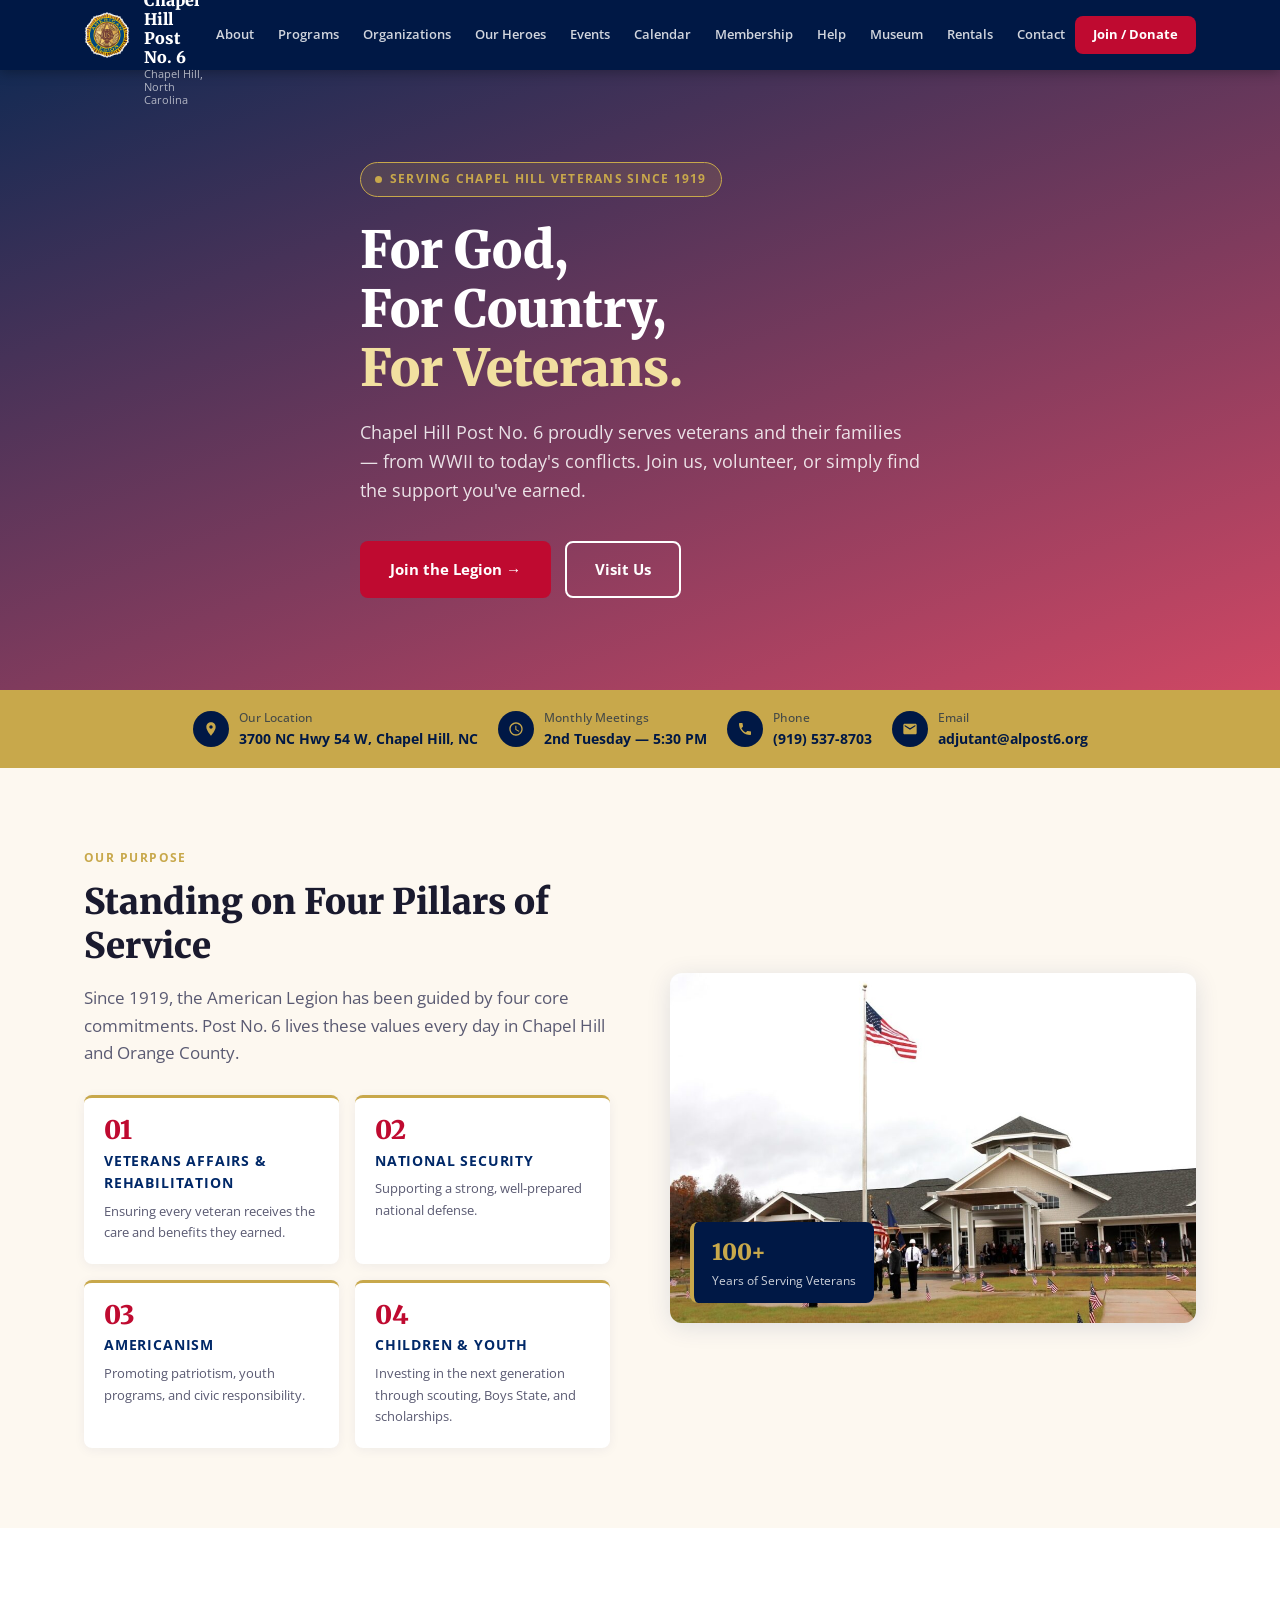
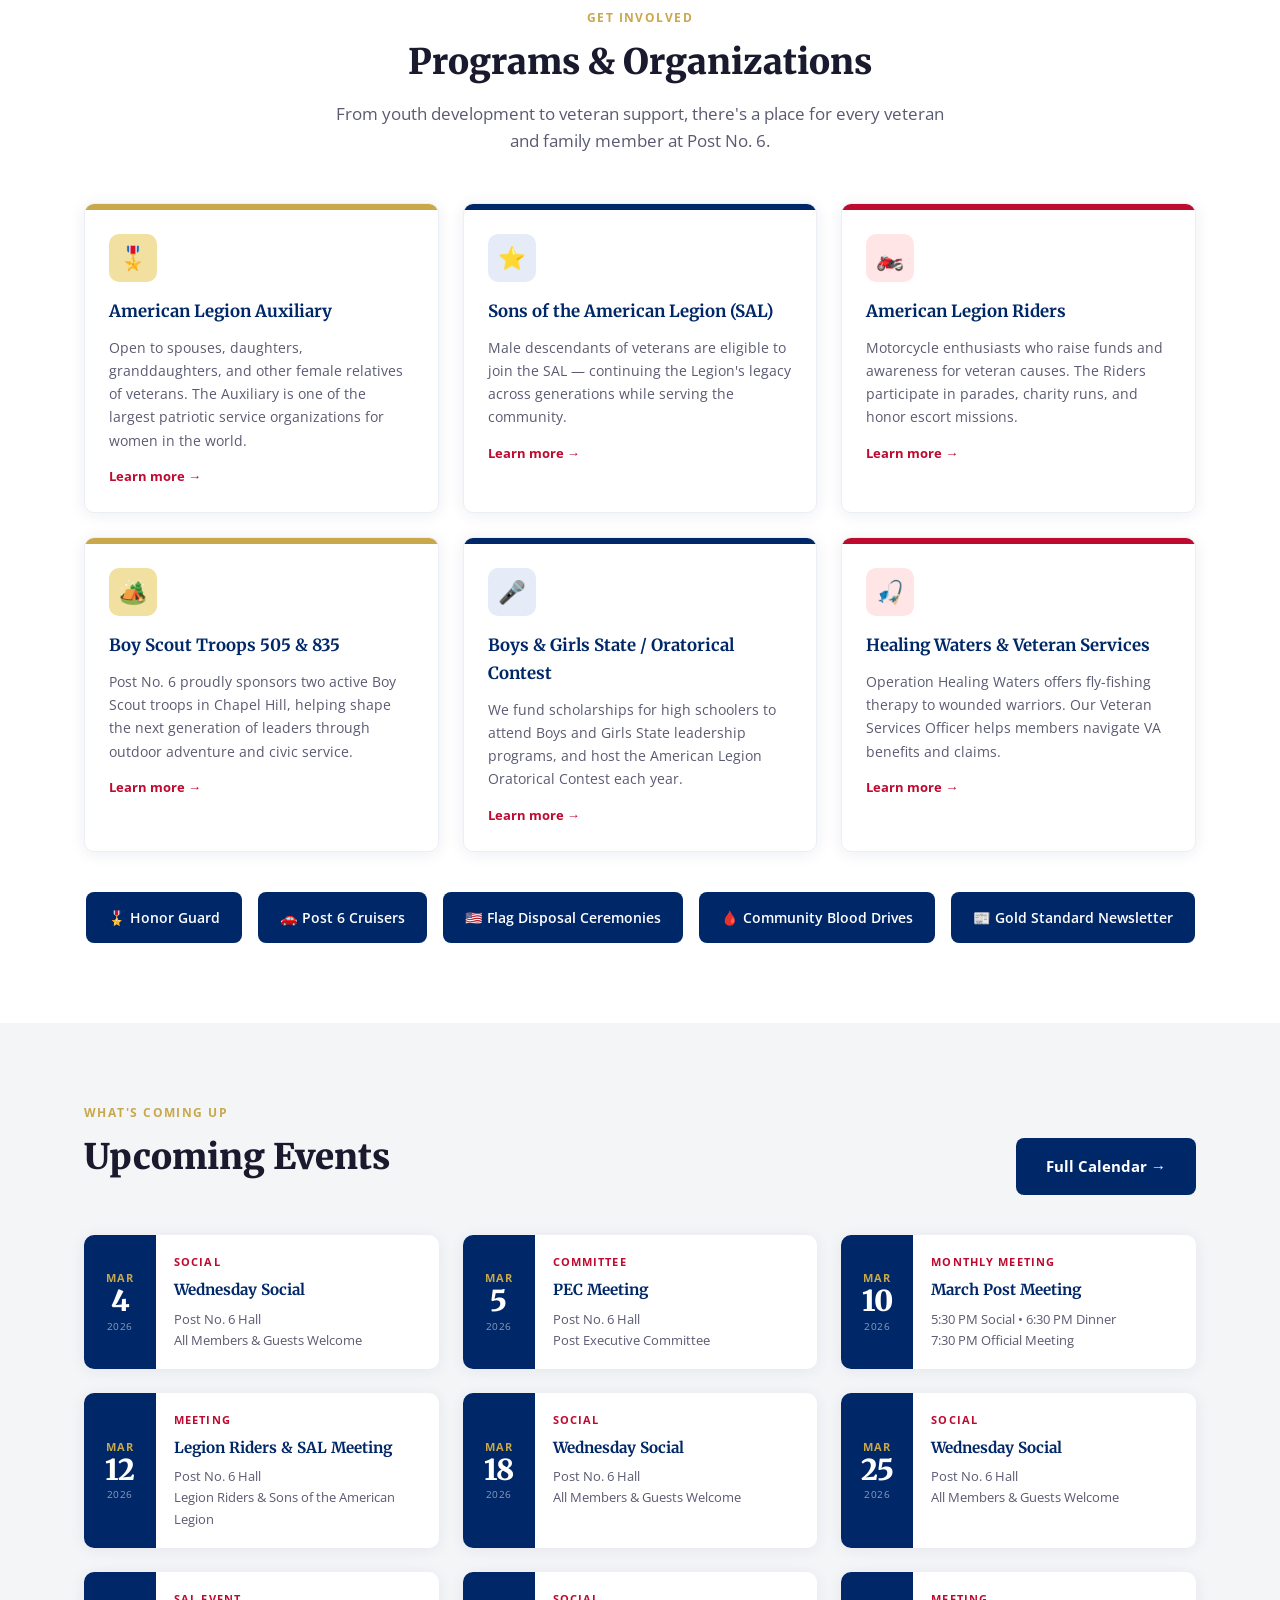
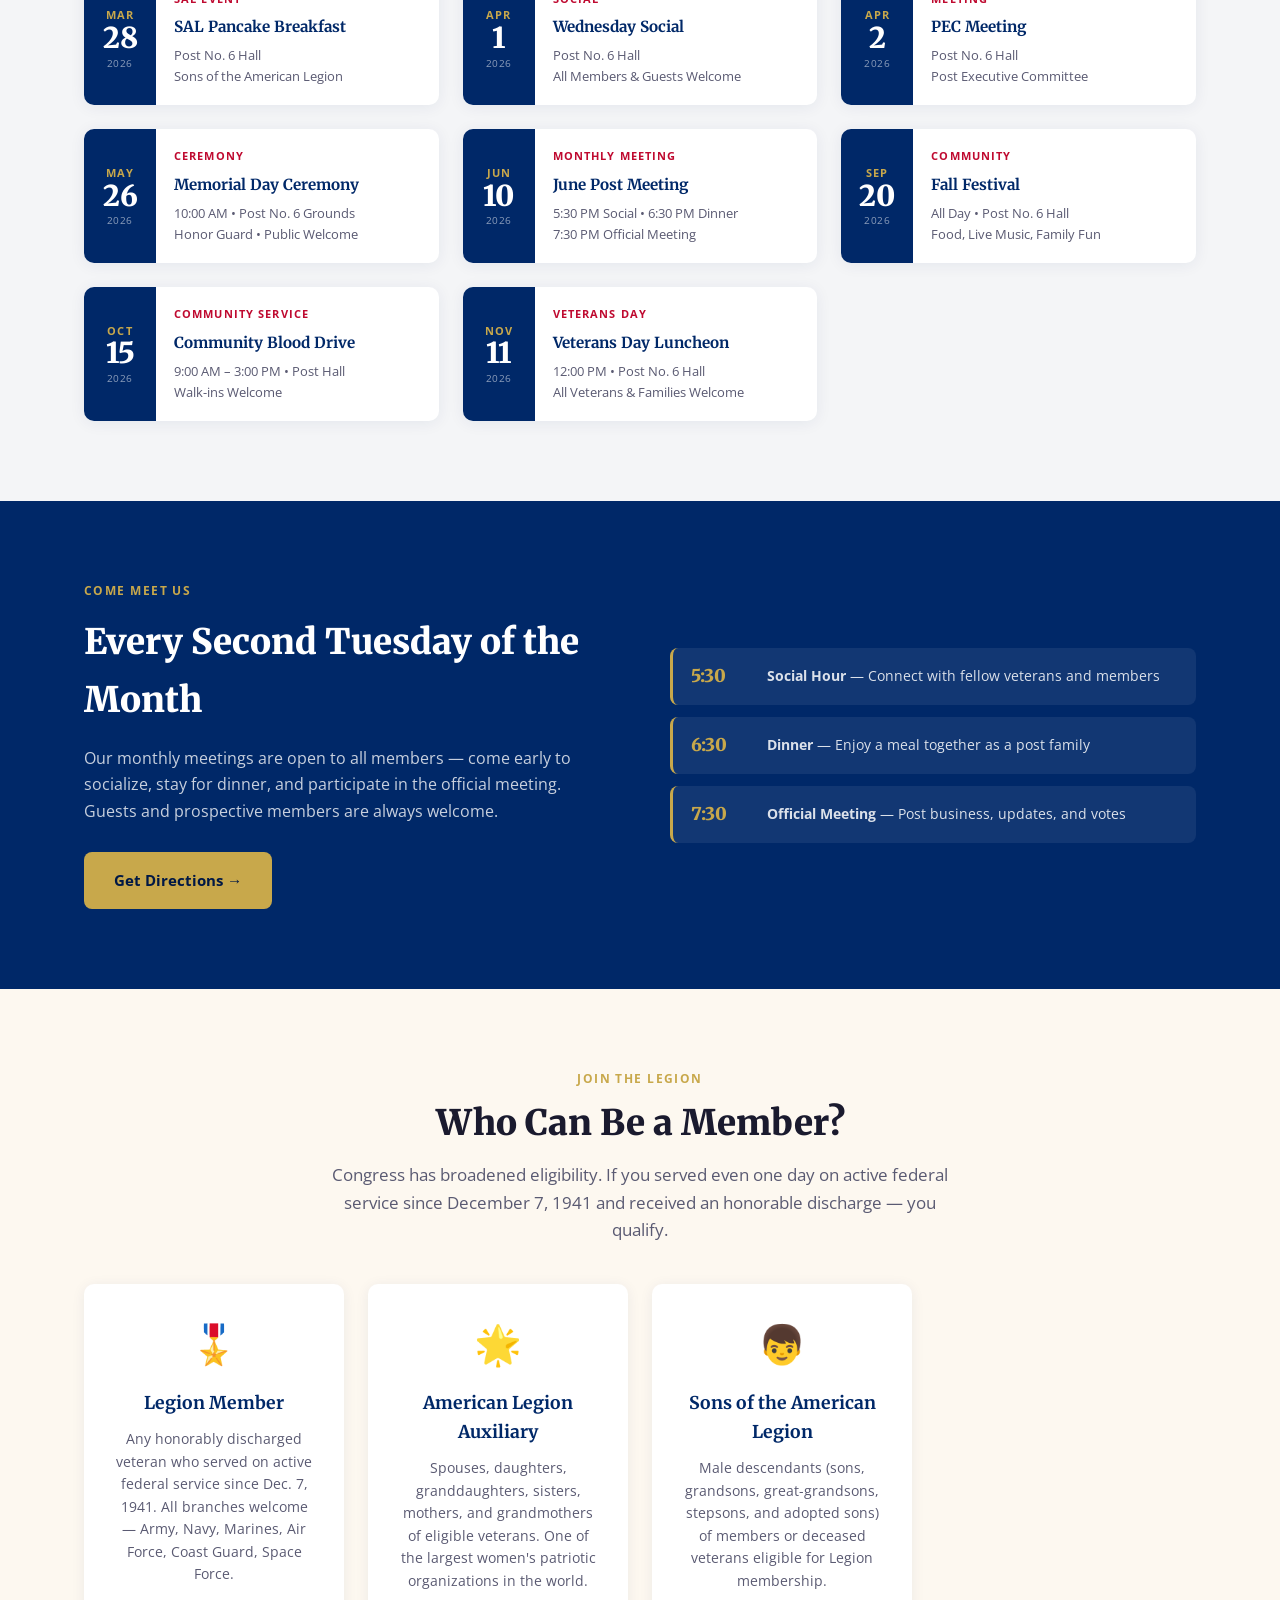
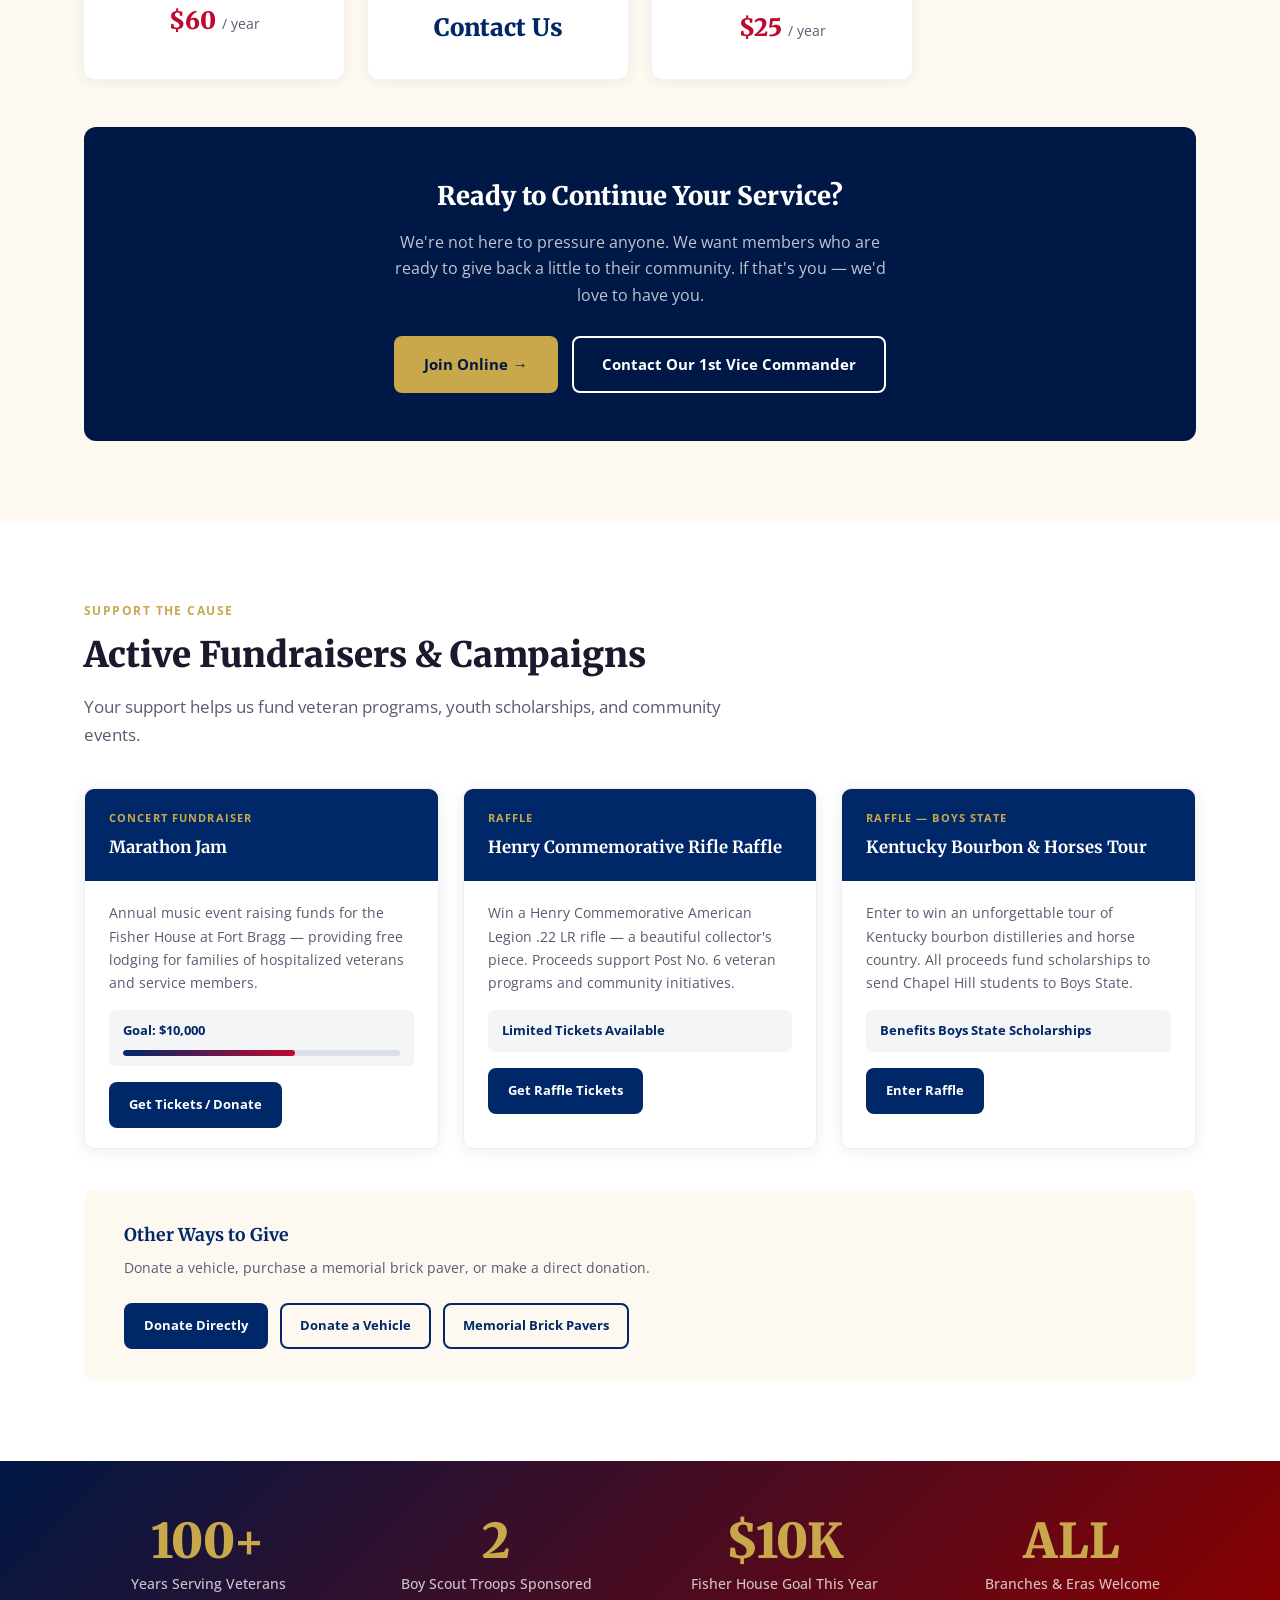
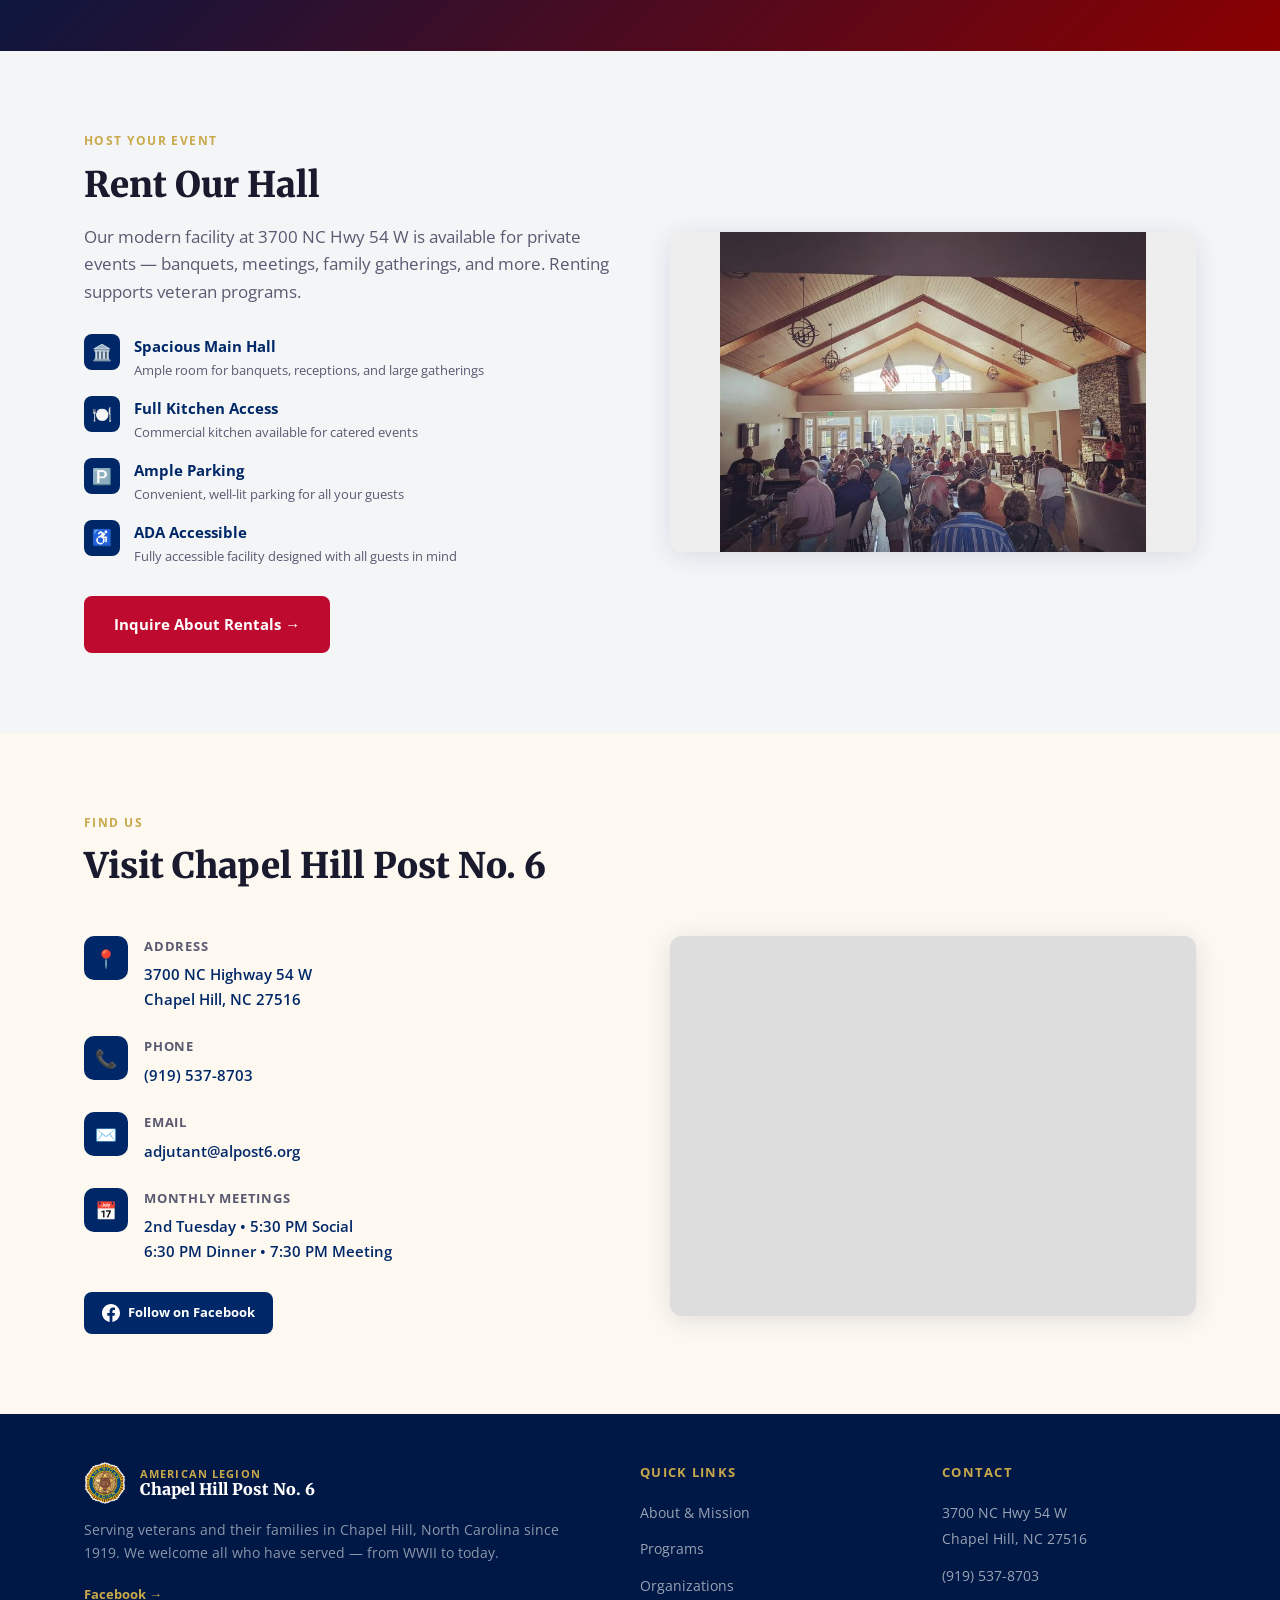
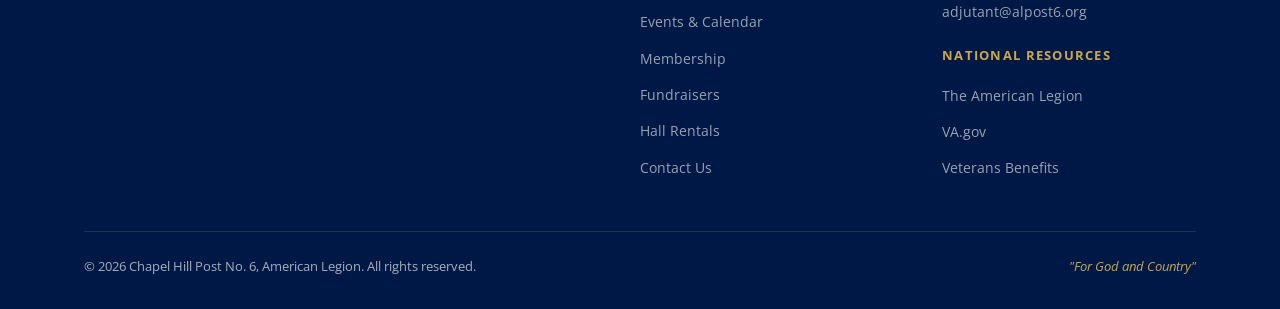
==== index.html @ 6a5ebb64 "Add Our Heroes, Help, and Museum modals with selectable tabs - Added Our Heroes nav item: 5 featured" ====
<!DOCTYPE html>
<html lang="en">
<head>
  <meta charset="UTF-8" />
  <meta name="viewport" content="width=device-width, initial-scale=1.0" />
  <title>Chapel Hill Post No. 6 — American Legion</title>
  <meta name="description" content="Chapel Hill Post No. 6, American Legion — serving veterans and their families in Chapel Hill, NC since 1919. Join us, volunteer, or rent our hall." />
  <link rel="preconnect" href="https://fonts.googleapis.com" />
  <link rel="preconnect" href="https://fonts.gstatic.com" crossorigin />
  <link href="https://fonts.googleapis.com/css2?family=Merriweather:wght@400;700;900&family=Open+Sans:wght@400;500;600;700&display=swap" rel="stylesheet" />
  <style>
    /* ── TOKENS ────────────────────────────────────────────── */
    :root {
      --navy:    #002868;
      --navy-dk: #001845;
      --red:     #BF0A30;
      --red-dk:  #8B0000;
      --gold:    #C8A84B;
      --gold-lt: #F2E0A0;
      --cream:   #FDF8F0;
      --gray:    #F4F5F7;
      --text:    #1A1A2E;
      --muted:   #5A5A72;
      --white:   #FFFFFF;
      --shadow:  0 4px 24px rgba(0,40,104,.12);
      --radius:  8px;
      --trans:   .25s ease;
    }

    /* ── RESET ─────────────────────────────────────────────── */
    *, *::before, *::after { box-sizing: border-box; margin: 0; padding: 0; }
    html { scroll-behavior: smooth; }
    body {
      font-family: 'Open Sans', sans-serif;
      color: var(--text);
      background: var(--white);
      line-height: 1.65;
    }
    img { max-width: 100%; display: block; }
    a { color: inherit; text-decoration: none; }
    ul { list-style: none; }

    /* ── UTILITIES ──────────────────────────────────────────── */
    .container { max-width: 1160px; margin: 0 auto; padding: 0 24px; }
    .section { padding: 80px 0; }
    .section-sm { padding: 56px 0; }
    .label {
      font-size: .75rem;
      font-weight: 700;
      letter-spacing: .12em;
      text-transform: uppercase;
      color: var(--gold);
      margin-bottom: 12px;
    }
    h2.section-title {
      font-family: 'Merriweather', serif;
      font-size: clamp(1.6rem, 3vw, 2.2rem);
      font-weight: 900;
      line-height: 1.25;
      margin-bottom: 16px;
    }
    .section-sub {
      font-size: 1.05rem;
      color: var(--muted);
      max-width: 640px;
    }
    .btn {
      display: inline-flex;
      align-items: center;
      gap: 8px;
      padding: 14px 28px;
      border-radius: var(--radius);
      font-weight: 700;
      font-size: .95rem;
      cursor: pointer;
      transition: var(--trans);
      border: 2px solid transparent;
    }
    .btn-primary {
      background: var(--red);
      color: var(--white);
    }
    .btn-primary:hover { background: var(--red-dk); }
    .btn-navy {
      background: var(--navy);
      color: var(--white);
    }
    .btn-navy:hover { background: var(--navy-dk); }
    .btn-outline {
      background: transparent;
      border-color: var(--white);
      color: var(--white);
    }
    .btn-outline:hover { background: rgba(255,255,255,.12); }
    .btn-gold {
      background: var(--gold);
      color: var(--navy-dk);
    }
    .btn-gold:hover { background: #b89230; }

    /* fade-up on scroll */
    .fade-up {
      opacity: 0;
      transform: translateY(28px);
      transition: opacity .55s ease, transform .55s ease;
    }
    .fade-up.visible { opacity: 1; transform: none; }

    /* ── HEADER ─────────────────────────────────────────────── */
    #header {
      position: sticky;
      top: 0;
      z-index: 1000;
      background: var(--navy-dk);
      box-shadow: 0 2px 12px rgba(0,0,0,.3);
      transition: var(--trans);
    }
    .header-inner {
      display: flex;
      align-items: center;
      justify-content: space-between;
      height: 70px;
    }
    .logo {
      display: flex;
      align-items: center;
      gap: 14px;
    }
    .logo-emblem {
      width: 46px;
      height: 46px;
      flex-shrink: 0;
    }
    .logo-text { line-height: 1.2; }
    .logo-text .post { font-size: .7rem; letter-spacing: .1em; text-transform: uppercase; color: var(--gold); font-weight: 700; }
    .logo-text .name { font-family: 'Merriweather', serif; font-size: 1rem; color: var(--white); font-weight: 900; }
    .logo-text .sub { font-size: .68rem; color: rgba(255,255,255,.65); }

    nav { display: flex; align-items: center; gap: 4px; }
    nav a {
      font-size: .82rem;
      font-weight: 600;
      color: rgba(255,255,255,.82);
      padding: 6px 10px;
      border-radius: 4px;
      transition: var(--trans);
      white-space: nowrap;
    }
    nav a:hover, nav a.active { color: var(--white); background: rgba(255,255,255,.1); }

    .header-cta {
      display: flex;
      align-items: center;
      gap: 10px;
      flex-shrink: 0;
    }
    .header-donate {
      background: var(--red);
      color: var(--white);
      padding: 8px 18px;
      border-radius: var(--radius);
      font-size: .82rem;
      font-weight: 700;
      transition: var(--trans);
    }
    .header-donate:hover { background: var(--red-dk); }

    /* Hamburger */
    .hamburger {
      display: none;
      flex-direction: column;
      gap: 5px;
      cursor: pointer;
      padding: 6px;
      background: none;
      border: none;
    }
    .hamburger span {
      display: block;
      width: 24px;
      height: 2px;
      background: var(--white);
      border-radius: 2px;
      transition: var(--trans);
    }
    .hamburger.open span:nth-child(1) { transform: translateY(7px) rotate(45deg); }
    .hamburger.open span:nth-child(2) { opacity: 0; }
    .hamburger.open span:nth-child(3) { transform: translateY(-7px) rotate(-45deg); }

    /* Mobile nav drawer */
    .mobile-nav {
      display: none;
      position: fixed;
      top: 70px;
      left: 0; right: 0;
      background: var(--navy-dk);
      padding: 20px 24px 32px;
      z-index: 999;
      border-top: 2px solid var(--gold);
    }
    .mobile-nav.open { display: block; }
    .mobile-nav a {
      display: block;
      padding: 12px 0;
      font-size: 1rem;
      font-weight: 600;
      color: rgba(255,255,255,.85);
      border-bottom: 1px solid rgba(255,255,255,.08);
      transition: var(--trans);
    }
    .mobile-nav a:hover { color: var(--gold); }

    /* ── HERO ───────────────────────────────────────────────── */
    #hero {
      background:
        linear-gradient(160deg, rgba(0,24,69,.92) 0%, rgba(191,10,48,.75) 100%),
        url('https://images.unsplash.com/photo-1519671482749-fd09be7ccebf?w=1400&q=80') center/cover no-repeat;
      min-height: 620px;
      display: flex;
      align-items: center;
      padding: 80px 0;
    }
    .hero-content { max-width: 700px; }
    .hero-badge {
      display: inline-flex;
      align-items: center;
      gap: 8px;
      background: rgba(200,168,75,.15);
      border: 1px solid var(--gold);
      color: var(--gold);
      font-size: .78rem;
      font-weight: 700;
      letter-spacing: .1em;
      text-transform: uppercase;
      padding: 6px 14px;
      border-radius: 100px;
      margin-bottom: 24px;
    }
    .hero-badge::before {
      content: '';
      width: 7px; height: 7px;
      background: var(--gold);
      border-radius: 50%;
    }
    #hero h1 {
      font-family: 'Merriweather', serif;
      font-size: clamp(2rem, 5vw, 3.2rem);
      font-weight: 900;
      color: var(--white);
      line-height: 1.15;
      margin-bottom: 20px;
    }
    #hero h1 em {
      color: var(--gold-lt);
      font-style: normal;
    }
    #hero p {
      font-size: 1.1rem;
      color: rgba(255,255,255,.85);
      margin-bottom: 36px;
      max-width: 560px;
    }
    .hero-actions { display: flex; gap: 14px; flex-wrap: wrap; }

    /* ── INFO BAR ───────────────────────────────────────────── */
    #info-bar {
      background: var(--gold);
      padding: 18px 0;
    }
    .info-bar-inner {
      display: flex;
      flex-wrap: wrap;
      gap: 20px;
      justify-content: center;
      align-items: center;
    }
    .info-item {
      display: flex;
      align-items: center;
      gap: 10px;
      font-size: .88rem;
      font-weight: 600;
      color: var(--navy-dk);
    }
    .info-icon {
      width: 36px; height: 36px;
      background: var(--navy-dk);
      border-radius: 50%;
      display: flex;
      align-items: center;
      justify-content: center;
      flex-shrink: 0;
    }
    .info-icon svg { width: 16px; height: 16px; fill: var(--gold); }
    .info-item .info-label { font-size: .72rem; color: rgba(0,24,69,.65); font-weight: 500; }

    /* ── MISSION / PILLARS ──────────────────────────────────── */
    #mission {
      background: var(--cream);
    }
    .mission-grid {
      display: grid;
      grid-template-columns: 1fr 1fr;
      gap: 60px;
      align-items: center;
    }
    .pillar-list { display: grid; grid-template-columns: 1fr 1fr; gap: 16px; margin-top: 28px; }
    .pillar-card {
      background: var(--white);
      border-radius: var(--radius);
      padding: 20px;
      border-top: 3px solid var(--gold);
      box-shadow: 0 2px 12px rgba(0,40,104,.06);
    }
    .pillar-num {
      font-family: 'Merriweather', serif;
      font-size: 1.6rem;
      font-weight: 900;
      color: var(--red);
      line-height: 1;
      margin-bottom: 6px;
    }
    .pillar-title {
      font-size: .85rem;
      font-weight: 700;
      color: var(--navy);
      text-transform: uppercase;
      letter-spacing: .06em;
    }
    .pillar-desc { font-size: .82rem; color: var(--muted); margin-top: 6px; }

    .mission-img-wrap {
      position: relative;
      border-radius: 12px;
      overflow: hidden;
      box-shadow: var(--shadow);
    }
    .mission-img-wrap img { width: 100%; max-height: 360px; object-fit: contain; background: #eee; }
    .mission-img-badge {
      position: absolute;
      bottom: 20px; left: 20px;
      background: var(--navy-dk);
      color: var(--white);
      padding: 12px 18px;
      border-radius: var(--radius);
      border-left: 4px solid var(--gold);
    }
    .mission-img-badge .big { font-family: 'Merriweather', serif; font-size: 1.4rem; font-weight: 900; color: var(--gold); }
    .mission-img-badge .sm { font-size: .78rem; color: rgba(255,255,255,.8); }

    /* ── PROGRAMS ───────────────────────────────────────────── */
    #programs { background: var(--white); }
    .programs-header { text-align: center; margin-bottom: 48px; }
    .programs-header .section-sub { margin: 0 auto; }
    .programs-grid {
      display: grid;
      grid-template-columns: repeat(auto-fill, minmax(280px, 1fr));
      gap: 24px;
    }
    .prog-card {
      border-radius: 10px;
      overflow: hidden;
      box-shadow: 0 2px 16px rgba(0,40,104,.08);
      transition: transform var(--trans), box-shadow var(--trans);
      border: 1px solid rgba(0,40,104,.08);
    }
    .prog-card:hover {
      transform: translateY(-4px);
      box-shadow: 0 8px 32px rgba(0,40,104,.14);
    }
    .prog-card-top {
      height: 6px;
      background: var(--gold);
    }
    .prog-card-top.red { background: var(--red); }
    .prog-card-top.navy { background: var(--navy); }
    .prog-card-body { padding: 24px; }
    .prog-icon {
      width: 48px; height: 48px;
      border-radius: 10px;
      display: flex;
      align-items: center;
      justify-content: center;
      margin-bottom: 16px;
      font-size: 1.4rem;
    }
    .prog-icon.gold-bg { background: var(--gold-lt); }
    .prog-icon.red-bg { background: #FFE5E5; }
    .prog-icon.navy-bg { background: #E6ECF7; }
    .prog-card-body h3 {
      font-family: 'Merriweather', serif;
      font-size: 1.05rem;
      font-weight: 700;
      color: var(--navy);
      margin-bottom: 10px;
    }
    .prog-card-body p { font-size: .88rem; color: var(--muted); }
    .prog-link {
      display: inline-flex;
      align-items: center;
      gap: 4px;
      font-size: .82rem;
      font-weight: 700;
      color: var(--red);
      margin-top: 14px;
    }
    .prog-link:hover { gap: 8px; }

    /* ── EVENTS ─────────────────────────────────────────────── */
    #events { background: var(--gray); }
    .events-header {
      display: flex;
      align-items: flex-end;
      justify-content: space-between;
      margin-bottom: 40px;
      flex-wrap: wrap;
      gap: 16px;
    }
    .events-grid {
      display: grid;
      grid-template-columns: repeat(auto-fill, minmax(300px, 1fr));
      gap: 24px;
    }
    .event-card {
      background: var(--white);
      border-radius: 10px;
      overflow: hidden;
      box-shadow: 0 2px 16px rgba(0,40,104,.07);
      display: flex;
      transition: transform var(--trans);
    }
    .event-card:hover { transform: translateY(-3px); }
    .event-date-block {
      width: 72px;
      flex-shrink: 0;
      background: var(--navy);
      display: flex;
      flex-direction: column;
      align-items: center;
      justify-content: center;
      padding: 12px;
      color: var(--white);
    }
    .event-month { font-size: .68rem; font-weight: 700; letter-spacing: .1em; text-transform: uppercase; color: var(--gold); }
    .event-day { font-family: 'Merriweather', serif; font-size: 1.8rem; font-weight: 900; line-height: 1; }
    .event-year { font-size: .62rem; color: rgba(255,255,255,.55); letter-spacing: .05em; margin-top: 2px; }
    .event-body { padding: 18px; flex: 1; }
    .event-tag {
      font-size: .7rem;
      font-weight: 700;
      letter-spacing: .1em;
      text-transform: uppercase;
      color: var(--red);
      margin-bottom: 6px;
    }
    .event-body h3 {
      font-family: 'Merriweather', serif;
      font-size: .95rem;
      font-weight: 700;
      color: var(--navy);
      margin-bottom: 6px;
    }
    .event-meta { font-size: .8rem; color: var(--muted); }

    /* ── MEETING INFO ───────────────────────────────────────── */
    #meeting {
      background: var(--navy);
      color: var(--white);
    }
    .meeting-inner {
      display: grid;
      grid-template-columns: 1fr 1fr;
      gap: 60px;
      align-items: center;
    }
    #meeting h2 { font-family: 'Merriweather', serif; font-size: clamp(1.6rem, 3vw, 2.2rem); font-weight: 900; margin-bottom: 16px; }
    #meeting .label { color: var(--gold); }
    #meeting p { color: rgba(255,255,255,.78); margin-bottom: 28px; }
    .schedule-blocks { display: flex; flex-direction: column; gap: 12px; }
    .sched-item {
      display: flex;
      align-items: center;
      gap: 16px;
      background: rgba(255,255,255,.07);
      border-radius: var(--radius);
      padding: 14px 18px;
      border-left: 3px solid var(--gold);
    }
    .sched-time {
      font-family: 'Merriweather', serif;
      font-size: 1.1rem;
      font-weight: 900;
      color: var(--gold);
      min-width: 60px;
    }
    .sched-desc { font-size: .9rem; color: rgba(255,255,255,.85); }

    /* ── MEMBERSHIP ─────────────────────────────────────────── */
    #membership { background: var(--cream); }
    .membership-grid {
      display: grid;
      grid-template-columns: repeat(auto-fill, minmax(260px, 1fr));
      gap: 24px;
      margin-top: 40px;
    }
    .mem-card {
      background: var(--white);
      border-radius: 10px;
      padding: 28px;
      box-shadow: 0 2px 14px rgba(0,40,104,.07);
      text-align: center;
      border-bottom: 3px solid transparent;
      transition: var(--trans);
    }
    .mem-card:hover { border-bottom-color: var(--gold); transform: translateY(-3px); }
    .mem-icon { font-size: 2.4rem; margin-bottom: 14px; }
    .mem-card h3 {
      font-family: 'Merriweather', serif;
      font-size: 1.1rem;
      color: var(--navy);
      margin-bottom: 10px;
    }
    .mem-card p { font-size: .85rem; color: var(--muted); }
    .mem-price {
      font-family: 'Merriweather', serif;
      font-size: 1.5rem;
      font-weight: 900;
      color: var(--red);
      margin-top: 16px;
    }
    .mem-price span { font-size: .85rem; color: var(--muted); font-weight: 400; font-family: 'Open Sans', sans-serif; }

    .mem-cta {
      background: var(--navy-dk);
      border-radius: 12px;
      padding: 48px;
      text-align: center;
      margin-top: 48px;
      color: var(--white);
    }
    .mem-cta h3 {
      font-family: 'Merriweather', serif;
      font-size: 1.6rem;
      font-weight: 900;
      margin-bottom: 12px;
    }
    .mem-cta p { color: rgba(255,255,255,.75); max-width: 500px; margin: 0 auto 28px; }

    /* ── FUNDRAISERS ────────────────────────────────────────── */
    #fundraisers { background: var(--white); }
    .fundraisers-grid {
      display: grid;
      grid-template-columns: repeat(auto-fill, minmax(300px, 1fr));
      gap: 24px;
      margin-top: 40px;
    }
    .fund-card {
      border-radius: 10px;
      overflow: hidden;
      box-shadow: 0 2px 16px rgba(0,40,104,.08);
      border: 1px solid rgba(0,40,104,.07);
    }
    .fund-header {
      background: var(--navy);
      padding: 20px 24px;
      color: var(--white);
    }
    .fund-header .tag {
      font-size: .7rem;
      font-weight: 700;
      letter-spacing: .1em;
      text-transform: uppercase;
      color: var(--gold);
      margin-bottom: 6px;
    }
    .fund-header h3 {
      font-family: 'Merriweather', serif;
      font-size: 1.05rem;
      font-weight: 700;
    }
    .fund-body { padding: 20px 24px; }
    .fund-body p { font-size: .88rem; color: var(--muted); margin-bottom: 16px; }
    .fund-goal {
      background: var(--gray);
      border-radius: 6px;
      padding: 10px 14px;
      font-size: .82rem;
      font-weight: 700;
      color: var(--navy);
      margin-bottom: 16px;
    }
    .progress-bar {
      height: 6px;
      background: rgba(0,40,104,.1);
      border-radius: 3px;
      margin-top: 8px;
      overflow: hidden;
    }
    .progress-fill {
      height: 100%;
      background: linear-gradient(90deg, var(--navy), var(--red));
      border-radius: 3px;
    }

    /* ── RENTALS ────────────────────────────────────────────── */
    #rentals { background: var(--gray); }
    .rentals-inner {
      display: grid;
      grid-template-columns: 1fr 1fr;
      gap: 60px;
      align-items: center;
    }
    .rental-features { display: flex; flex-direction: column; gap: 14px; margin-top: 28px; }
    .rental-feat {
      display: flex;
      align-items: flex-start;
      gap: 14px;
    }
    .rental-feat-icon {
      width: 36px; height: 36px;
      border-radius: 8px;
      background: var(--navy);
      display: flex;
      align-items: center;
      justify-content: center;
      flex-shrink: 0;
      font-size: 1rem;
      color: var(--white);
    }
    .rental-feat-text h4 { font-size: .92rem; font-weight: 700; color: var(--navy); margin-bottom: 2px; }
    .rental-feat-text p { font-size: .82rem; color: var(--muted); }
    .rental-img-wrap {
      border-radius: 12px;
      overflow: hidden;
      box-shadow: var(--shadow);
    }
    .rental-img-wrap img { width: 100%; max-height: 320px; object-fit: contain; background: #eee; }

    /* ── IMPACT STATS ───────────────────────────────────────── */
    #impact {
      background: linear-gradient(135deg, var(--navy-dk) 0%, var(--red-dk) 100%);
      color: var(--white);
    }
    .stats-grid {
      display: grid;
      grid-template-columns: repeat(4, 1fr);
      gap: 40px;
      text-align: center;
    }
    .stat-num {
      font-family: 'Merriweather', serif;
      font-size: clamp(2rem, 4vw, 3rem);
      font-weight: 900;
      color: var(--gold);
      line-height: 1;
      margin-bottom: 8px;
    }
    .stat-label {
      font-size: .85rem;
      color: rgba(255,255,255,.75);
      font-weight: 500;
    }

    /* ── CONTACT / LOCATION ─────────────────────────────────── */
    #contact { background: var(--cream); }
    .contact-grid {
      display: grid;
      grid-template-columns: 1fr 1fr;
      gap: 60px;
      align-items: start;
    }
    .contact-item {
      display: flex;
      gap: 16px;
      margin-bottom: 24px;
    }
    .contact-icon {
      width: 44px; height: 44px;
      border-radius: 10px;
      background: var(--navy);
      display: flex;
      align-items: center;
      justify-content: center;
      flex-shrink: 0;
      font-size: 1.1rem;
      color: var(--white);
    }
    .contact-item h4 { font-size: .82rem; font-weight: 700; color: var(--muted); text-transform: uppercase; letter-spacing: .06em; margin-bottom: 4px; }
    .contact-item p, .contact-item a { font-size: .95rem; color: var(--navy); font-weight: 600; }
    .contact-item a:hover { color: var(--red); }

    .map-wrap {
      border-radius: 12px;
      overflow: hidden;
      box-shadow: var(--shadow);
      height: 380px;
      background: #ddd;
    }
    .map-wrap iframe { width: 100%; height: 100%; border: none; }

    .social-links { display: flex; gap: 12px; margin-top: 28px; }
    .social-link {
      display: flex;
      align-items: center;
      gap: 8px;
      background: var(--navy);
      color: var(--white);
      padding: 10px 18px;
      border-radius: var(--radius);
      font-size: .82rem;
      font-weight: 700;
      transition: var(--trans);
    }
    .social-link:hover { background: var(--red); }

    /* ── FOOTER ─────────────────────────────────────────────── */
    footer {
      background: var(--navy-dk);
      color: rgba(255,255,255,.65);
      padding: 48px 0 32px;
    }
    .footer-inner {
      display: grid;
      grid-template-columns: 2fr 1fr 1fr;
      gap: 48px;
      margin-bottom: 40px;
    }
    .footer-brand .logo-text .post,
    .footer-brand .logo-text .name,
    .footer-brand .logo-text .sub { color: rgba(255,255,255,.65); }
    .footer-brand .logo-text .name { color: var(--white); }
    .footer-brand p {
      font-size: .85rem;
      margin-top: 14px;
      line-height: 1.7;
      color: rgba(255,255,255,.55);
    }
    .footer-col h4 {
      font-size: .8rem;
      font-weight: 700;
      letter-spacing: .1em;
      text-transform: uppercase;
      color: var(--gold);
      margin-bottom: 16px;
    }
    .footer-col ul li { margin-bottom: 10px; }
    .footer-col ul li a {
      font-size: .85rem;
      color: rgba(255,255,255,.6);
      transition: var(--trans);
    }
    .footer-col ul li a:hover { color: var(--white); }

    .footer-bottom {
      border-top: 1px solid rgba(255,255,255,.1);
      padding-top: 24px;
      display: flex;
      justify-content: space-between;
      align-items: center;
      flex-wrap: wrap;
      gap: 12px;
      font-size: .8rem;
    }
    .footer-bottom a { color: var(--gold); }
    .footer-bottom a:hover { text-decoration: underline; }
    .al-motto {
      font-style: italic;
      color: var(--gold);
      font-size: .82rem;
    }

    /* ── RESPONSIVE ─────────────────────────────────────────── */
    @media (max-width: 900px) {
      .mission-grid,
      .meeting-inner,
      .rentals-inner,
      .contact-grid { grid-template-columns: 1fr; gap: 40px; }
      .stats-grid { grid-template-columns: repeat(2, 1fr); }
      .footer-inner { grid-template-columns: 1fr 1fr; }
      .mission-img-wrap { order: -1; }
      .mission-img-wrap img { max-height: 240px; }
      .rental-img-wrap img { height: 260px; }
    }
    @media (max-width: 700px) {
      nav { display: none; }
      .hamburger { display: flex; }
      .header-donate { display: none; }
      .section { padding: 56px 0; }
      .hero-actions { flex-direction: column; }
      .hero-actions .btn { width: 100%; justify-content: center; }
      .pillar-list { grid-template-columns: 1fr; }
      .stats-grid { grid-template-columns: 1fr 1fr; gap: 24px; }
      .footer-inner { grid-template-columns: 1fr; gap: 32px; }
      .footer-bottom { flex-direction: column; text-align: center; }
      .mem-cta { padding: 32px 20px; }
    }

    /* ── ORGANIZATIONS MODAL ─────────────────────────────── */
    .org-overlay {
      display: none;
      position: fixed;
      inset: 0;
      background: rgba(0,24,69,.65);
      z-index: 2000;
      overflow-y: auto;
      padding: 40px 16px;
      backdrop-filter: blur(2px);
    }
    .org-overlay.open { display: flex; align-items: flex-start; justify-content: center; }
    .org-dialog {
      background: var(--white);
      border-radius: 16px;
      width: 100%;
      max-width: 1000px;
      position: relative;
      padding: 48px 48px 56px;
      margin: auto;
      animation: modalIn .22s ease;
    }
    @keyframes modalIn {
      from { opacity: 0; transform: translateY(18px); }
      to   { opacity: 1; transform: none; }
    }
    .org-close {
      position: absolute;
      top: 18px; right: 22px;
      background: none;
      border: none;
      font-size: 1.8rem;
      color: var(--muted);
      cursor: pointer;
      line-height: 1;
      transition: color var(--trans);
    }
    .org-close:hover { color: var(--red); }
    .org-modal-head { margin-bottom: 28px; }
    .org-tabs {
      display: flex;
      gap: 4px;
      border-bottom: 2px solid rgba(0,40,104,.12);
      margin-bottom: 36px;
    }
    .org-tab-btn {
      padding: 10px 22px;
      font-family: 'Open Sans', sans-serif;
      font-size: .88rem;
      font-weight: 700;
      color: var(--muted);
      background: none;
      border: none;
      border-bottom: 3px solid transparent;
      margin-bottom: -2px;
      cursor: pointer;
      transition: color var(--trans), border-color var(--trans);
      white-space: nowrap;
    }
    .org-tab-btn:hover { color: var(--navy); }
    .org-tab-btn.active { color: var(--navy); border-bottom-color: var(--navy); }
    .org-panel { display: none; }
    .org-panel.active { display: block; }
    .org-item-btn {
      flex: 1 1 auto;
      padding: 11px 16px;
      font-family: 'Open Sans', sans-serif;
      font-size: .82rem;
      font-weight: 600;
      color: var(--muted);
      background: var(--gray);
      border: none;
      border-right: 1px solid rgba(0,40,104,.1);
      cursor: pointer;
      transition: background var(--trans), color var(--trans);
      text-align: left;
      white-space: nowrap;
    }
    .org-item-btn:last-child { border-right: none; }
    .org-item-btn:hover { background: #e8ecf4; color: var(--navy); }
    .org-item-btn.active { background: var(--navy); color: var(--white); }
    .org-detail { display: none; }
    .org-detail.active { display: block; }
    @media (max-width: 700px) {
      .org-dialog { padding: 32px 20px 40px; }
      .org-tab-btn { font-size: .8rem; padding: 8px 14px; }
      .org-item-btn { font-size: .75rem; padding: 9px 10px; }
    }
  </style>
</head>
<body>

<!-- ══ HEADER ════════════════════════════════════════════════ -->
<header id="header">
  <div class="container">
    <div class="header-inner">
      <a href="#" class="logo">
        <img src="al-seal.png" alt="American Legion Emblem" class="logo-emblem" />
        <div class="logo-text">
          <div class="post">American Legion</div>
          <div class="name">Chapel Hill Post No. 6</div>
          <div class="sub">Chapel Hill, North Carolina</div>
        </div>
      </a>

      <nav>
        <a href="#mission">About</a>
        <a href="#programs">Programs</a>
        <a href="#" class="org-trigger">Organizations</a>
        <a href="#" class="heroes-trigger">Our Heroes</a>
        <a href="#events">Events</a>
        <a href="https://chapelhillpost6.com/news/calendar/" target="_blank" rel="noopener noreferrer">Calendar</a>
        <a href="#membership">Membership</a>
        <a href="#" class="help-trigger">Help</a>
        <a href="#" class="museum-trigger">Museum</a>
        <a href="#rentals">Rentals</a>
        <a href="#contact">Contact</a>
      </nav>

      <div class="header-cta">
        <a href="https://mylegion.org/personifyebusiness/Membership/Join/MembershipJoinRegistration/ProductId/134075/RateCode/DMS_1YR_RATE4/sourcecode/OLJOIN045#mylegion" target="_blank" rel="noopener" class="header-donate">Join / Donate</a>
        <button class="hamburger" id="hamburger" aria-label="Menu">
          <span></span><span></span><span></span>
        </button>
      </div>
    </div>
  </div>
</header>

<!-- Mobile Nav -->
<div class="mobile-nav" id="mobileNav">
  <a href="#mission" class="mob-link">About</a>
  <a href="#programs" class="mob-link">Programs</a>
  <a href="#" class="mob-link org-trigger">Organizations</a>
  <a href="#" class="mob-link heroes-trigger">Our Heroes</a>
  <a href="#events" class="mob-link">Events</a>
  <a href="https://chapelhillpost6.com/news/calendar/" target="_blank" rel="noopener noreferrer" class="mob-link">Calendar</a>
  <a href="#membership" class="mob-link">Membership</a>
  <a href="#fundraisers" class="mob-link">Fundraisers</a>
  <a href="#" class="mob-link help-trigger">Help</a>
  <a href="#" class="mob-link museum-trigger">Museum</a>
  <a href="#rentals" class="mob-link">Rentals</a>
  <a href="#contact" class="mob-link">Contact</a>
</div>

<!-- ══ HERO ══════════════════════════════════════════════════ -->
<section id="hero">
  <div class="container">
    <div class="hero-content fade-up">
      <div class="hero-badge">Serving Chapel Hill Veterans Since 1919</div>
      <h1>For God,<br/>For Country,<br/><em>For Veterans.</em></h1>
      <p>Chapel Hill Post No. 6 proudly serves veterans and their families — from WWII to today's conflicts. Join us, volunteer, or simply find the support you've earned.</p>
      <div class="hero-actions">
        <a href="https://mylegion.org/personifyebusiness/Membership/Join/MembershipJoinRegistration/ProductId/134075/RateCode/DMS_1YR_RATE4/sourcecode/OLJOIN045#mylegion" target="_blank" rel="noopener" class="btn btn-primary">Join the Legion &rarr;</a>
        <a href="#contact" class="btn btn-outline">Visit Us</a>
      </div>
    </div>
  </div>
</section>

<!-- ══ INFO BAR ══════════════════════════════════════════════ -->
<div id="info-bar">
  <div class="container">
    <div class="info-bar-inner">
      <div class="info-item">
        <div class="info-icon">
          <svg viewBox="0 0 24 24"><path d="M12 2C8.13 2 5 5.13 5 9c0 5.25 7 13 7 13s7-7.75 7-13c0-3.87-3.13-7-7-7zm0 9.5c-1.38 0-2.5-1.12-2.5-2.5s1.12-2.5 2.5-2.5 2.5 1.12 2.5 2.5-1.12 2.5-2.5 2.5z"/></svg>
        </div>
        <div>
          <div class="info-label">Our Location</div>
          <strong>3700 NC Hwy 54 W, Chapel Hill, NC</strong>
        </div>
      </div>
      <div class="info-item">
        <div class="info-icon">
          <svg viewBox="0 0 24 24"><path d="M11.99 2C6.47 2 2 6.48 2 12s4.47 10 9.99 10C17.52 22 22 17.52 22 12S17.52 2 11.99 2zM12 20c-4.42 0-8-3.58-8-8s3.58-8 8-8 8 3.58 8 8-3.58 8-8 8zm.5-13H11v6l5.25 3.15.75-1.23-4.5-2.67V7z"/></svg>
        </div>
        <div>
          <div class="info-label">Monthly Meetings</div>
          <strong>2nd Tuesday — 5:30 PM</strong>
        </div>
      </div>
      <div class="info-item">
        <div class="info-icon">
          <svg viewBox="0 0 24 24"><path d="M6.62 10.79c1.44 2.83 3.76 5.14 6.59 6.59l2.2-2.2c.27-.27.67-.36 1.02-.24 1.12.37 2.33.57 3.57.57.55 0 1 .45 1 1V20c0 .55-.45 1-1 1-9.39 0-17-7.61-17-17 0-.55.45-1 1-1h3.5c.55 0 1 .45 1 1 0 1.25.2 2.45.57 3.57.11.35.03.74-.25 1.02l-2.2 2.2z"/></svg>
        </div>
        <div>
          <div class="info-label">Phone</div>
          <strong>(919) 537-8703</strong>
        </div>
      </div>
      <div class="info-item">
        <div class="info-icon">
          <svg viewBox="0 0 24 24"><path d="M20 4H4c-1.1 0-1.99.9-1.99 2L2 18c0 1.1.9 2 2 2h16c1.1 0 2-.9 2-2V6c0-1.1-.9-2-2-2zm0 4l-8 5-8-5V6l8 5 8-5v2z"/></svg>
        </div>
        <div>
          <div class="info-label">Email</div>
          <strong>adjutant@alpost6.org</strong>
        </div>
      </div>
    </div>
  </div>
</div>

<!-- ══ MISSION / FOUR PILLARS ════════════════════════════════ -->
<section id="mission" class="section">
  <div class="container">
    <div class="mission-grid">
      <div class="fade-up">
        <div class="label">Our Purpose</div>
        <h2 class="section-title">Standing on Four Pillars of Service</h2>
        <p class="section-sub">Since 1919, the American Legion has been guided by four core commitments. Post No. 6 lives these values every day in Chapel Hill and Orange County.</p>
        <div class="pillar-list">
          <div class="pillar-card">
            <div class="pillar-num">01</div>
            <div class="pillar-title">Veterans Affairs &amp; Rehabilitation</div>
            <div class="pillar-desc">Ensuring every veteran receives the care and benefits they earned.</div>
          </div>
          <div class="pillar-card">
            <div class="pillar-num">02</div>
            <div class="pillar-title">National Security</div>
            <div class="pillar-desc">Supporting a strong, well-prepared national defense.</div>
          </div>
          <div class="pillar-card">
            <div class="pillar-num">03</div>
            <div class="pillar-title">Americanism</div>
            <div class="pillar-desc">Promoting patriotism, youth programs, and civic responsibility.</div>
          </div>
          <div class="pillar-card">
            <div class="pillar-num">04</div>
            <div class="pillar-title">Children &amp; Youth</div>
            <div class="pillar-desc">Investing in the next generation through scouting, Boys State, and scholarships.</div>
          </div>
        </div>
      </div>

      <div class="mission-img-wrap fade-up">
        <img
          src="Building.jpg"
          alt="Chapel Hill Post No. 6 building"
        />
        <div class="mission-img-badge">
          <div class="big">100+</div>
          <div class="sm">Years of Serving Veterans</div>
        </div>
      </div>
    </div>
  </div>
</section>

<!-- ══ PROGRAMS ══════════════════════════════════════════════ -->
<section id="programs" class="section">
  <div class="container">
    <div class="programs-header fade-up">
      <div class="label">Get Involved</div>
      <h2 class="section-title">Programs &amp; Organizations</h2>
      <p class="section-sub">From youth development to veteran support, there's a place for every veteran and family member at Post No. 6.</p>
    </div>

    <div class="programs-grid">
      <div class="prog-card fade-up">
        <div class="prog-card-top gold"></div>
        <div class="prog-card-body">
          <div class="prog-icon gold-bg">🎖️</div>
          <h3>American Legion Auxiliary</h3>
          <p>Open to spouses, daughters, granddaughters, and other female relatives of veterans. The Auxiliary is one of the largest patriotic service organizations for women in the world.</p>
          <div class="prog-link">Learn more &rarr;</div>
        </div>
      </div>

      <div class="prog-card fade-up">
        <div class="prog-card-top navy"></div>
        <div class="prog-card-body">
          <div class="prog-icon navy-bg">⭐</div>
          <h3>Sons of the American Legion (SAL)</h3>
          <p>Male descendants of veterans are eligible to join the SAL — continuing the Legion's legacy across generations while serving the community.</p>
          <div class="prog-link">Learn more &rarr;</div>
        </div>
      </div>

      <div class="prog-card fade-up">
        <div class="prog-card-top red"></div>
        <div class="prog-card-body">
          <div class="prog-icon red-bg">🏍️</div>
          <h3>American Legion Riders</h3>
          <p>Motorcycle enthusiasts who raise funds and awareness for veteran causes. The Riders participate in parades, charity runs, and honor escort missions.</p>
          <div class="prog-link">Learn more &rarr;</div>
        </div>
      </div>

      <div class="prog-card fade-up">
        <div class="prog-card-top gold"></div>
        <div class="prog-card-body">
          <div class="prog-icon gold-bg">🏕️</div>
          <h3>Boy Scout Troops 505 &amp; 835</h3>
          <p>Post No. 6 proudly sponsors two active Boy Scout troops in Chapel Hill, helping shape the next generation of leaders through outdoor adventure and civic service.</p>
          <div class="prog-link">Learn more &rarr;</div>
        </div>
      </div>

      <div class="prog-card fade-up">
        <div class="prog-card-top navy"></div>
        <div class="prog-card-body">
          <div class="prog-icon navy-bg">🎤</div>
          <h3>Boys &amp; Girls State / Oratorical Contest</h3>
          <p>We fund scholarships for high schoolers to attend Boys and Girls State leadership programs, and host the American Legion Oratorical Contest each year.</p>
          <div class="prog-link">Learn more &rarr;</div>
        </div>
      </div>

      <div class="prog-card fade-up">
        <div class="prog-card-top red"></div>
        <div class="prog-card-body">
          <div class="prog-icon red-bg">🎣</div>
          <h3>Healing Waters &amp; Veteran Services</h3>
          <p>Operation Healing Waters offers fly-fishing therapy to wounded warriors. Our Veteran Services Officer helps members navigate VA benefits and claims.</p>
          <div class="prog-link">Learn more &rarr;</div>
        </div>
      </div>
    </div>

    <!-- Honor programs -->
    <div style="margin-top:40px; display:flex; flex-wrap:wrap; gap:16px; justify-content:center;">
      <div style="background:var(--navy);color:var(--white);border-radius:8px;padding:14px 22px;font-size:.88rem;font-weight:600;display:flex;align-items:center;gap:8px;">
        🎖️ Honor Guard
      </div>
      <div style="background:var(--navy);color:var(--white);border-radius:8px;padding:14px 22px;font-size:.88rem;font-weight:600;display:flex;align-items:center;gap:8px;">
        🚗 Post 6 Cruisers
      </div>
      <div style="background:var(--navy);color:var(--white);border-radius:8px;padding:14px 22px;font-size:.88rem;font-weight:600;display:flex;align-items:center;gap:8px;">
        🇺🇸 Flag Disposal Ceremonies
      </div>
      <div style="background:var(--navy);color:var(--white);border-radius:8px;padding:14px 22px;font-size:.88rem;font-weight:600;display:flex;align-items:center;gap:8px;">
        🩸 Community Blood Drives
      </div>
      <div style="background:var(--navy);color:var(--white);border-radius:8px;padding:14px 22px;font-size:.88rem;font-weight:600;display:flex;align-items:center;gap:8px;">
        📰 Gold Standard Newsletter
      </div>
    </div>
  </div>
</section>

<!-- ══ EVENTS ════════════════════════════════════════════════ -->
<section id="events" class="section">
  <div class="container">
    <div class="events-header">
      <div class="fade-up">
        <div class="label">What's Coming Up</div>
        <h2 class="section-title">Upcoming Events</h2>
      </div>
      <a href="https://chapelhillpost6.com/news/calendar/" target="_blank" rel="noopener noreferrer" class="btn btn-navy fade-up">Full Calendar &rarr;</a>
    </div>

    <div class="events-grid">
      <div class="event-card fade-up">
        <div class="event-date-block">
          <div class="event-month">Mar</div>
          <div class="event-day">4</div>
          <div class="event-year">2026</div>
        </div>
        <div class="event-body">
          <div class="event-tag">Social</div>
          <h3>Wednesday Social</h3>
          <div class="event-meta">Post No. 6 Hall<br/>All Members &amp; Guests Welcome</div>
        </div>
      </div>

      <div class="event-card fade-up">
        <div class="event-date-block">
          <div class="event-month">Mar</div>
          <div class="event-day">5</div>
          <div class="event-year">2026</div>
        </div>
        <div class="event-body">
          <div class="event-tag">Committee</div>
          <h3>PEC Meeting</h3>
          <div class="event-meta">Post No. 6 Hall<br/>Post Executive Committee</div>
        </div>
      </div>

      <div class="event-card fade-up">
        <div class="event-date-block">
          <div class="event-month">Mar</div>
          <div class="event-day">10</div>
          <div class="event-year">2026</div>
        </div>
        <div class="event-body">
          <div class="event-tag">Monthly Meeting</div>
          <h3>March Post Meeting</h3>
          <div class="event-meta">5:30 PM Social &bull; 6:30 PM Dinner<br/>7:30 PM Official Meeting</div>
        </div>
      </div>

      <div class="event-card fade-up">
        <div class="event-date-block">
          <div class="event-month">Mar</div>
          <div class="event-day">12</div>
          <div class="event-year">2026</div>
        </div>
        <div class="event-body">
          <div class="event-tag">Meeting</div>
          <h3>Legion Riders &amp; SAL Meeting</h3>
          <div class="event-meta">Post No. 6 Hall<br/>Legion Riders &amp; Sons of the American Legion</div>
        </div>
      </div>

      <div class="event-card fade-up">
        <div class="event-date-block">
          <div class="event-month">Mar</div>
          <div class="event-day">18</div>
          <div class="event-year">2026</div>
        </div>
        <div class="event-body">
          <div class="event-tag">Social</div>
          <h3>Wednesday Social</h3>
          <div class="event-meta">Post No. 6 Hall<br/>All Members &amp; Guests Welcome</div>
        </div>
      </div>

      <div class="event-card fade-up">
        <div class="event-date-block">
          <div class="event-month">Mar</div>
          <div class="event-day">25</div>
          <div class="event-year">2026</div>
        </div>
        <div class="event-body">
          <div class="event-tag">Social</div>
          <h3>Wednesday Social</h3>
          <div class="event-meta">Post No. 6 Hall<br/>All Members &amp; Guests Welcome</div>
        </div>
      </div>

      <div class="event-card fade-up">
        <div class="event-date-block">
          <div class="event-month">Mar</div>
          <div class="event-day">28</div>
          <div class="event-year">2026</div>
        </div>
        <div class="event-body">
          <div class="event-tag">SAL Event</div>
          <h3>SAL Pancake Breakfast</h3>
          <div class="event-meta">Post No. 6 Hall<br/>Sons of the American Legion</div>
        </div>
      </div>

      <div class="event-card fade-up">
        <div class="event-date-block">
          <div class="event-month">Apr</div>
          <div class="event-day">1</div>
          <div class="event-year">2026</div>
        </div>
        <div class="event-body">
          <div class="event-tag">Social</div>
          <h3>Wednesday Social</h3>
          <div class="event-meta">Post No. 6 Hall<br/>All Members &amp; Guests Welcome</div>
        </div>
      </div>

      <div class="event-card fade-up">
        <div class="event-date-block">
          <div class="event-month">Apr</div>
          <div class="event-day">2</div>
          <div class="event-year">2026</div>
        </div>
        <div class="event-body">
          <div class="event-tag">Meeting</div>
          <h3>PEC Meeting</h3>
          <div class="event-meta">Post No. 6 Hall<br/>Post Executive Committee</div>
        </div>
      </div>

      <div class="event-card fade-up">
        <div class="event-date-block">
          <div class="event-month">May</div>
          <div class="event-day">26</div>
          <div class="event-year">2026</div>
        </div>
        <div class="event-body">
          <div class="event-tag">Ceremony</div>
          <h3>Memorial Day Ceremony</h3>
          <div class="event-meta">10:00 AM &bull; Post No. 6 Grounds<br/>Honor Guard &bull; Public Welcome</div>
        </div>
      </div>

      <div class="event-card fade-up">
        <div class="event-date-block">
          <div class="event-month">Jun</div>
          <div class="event-day">10</div>
          <div class="event-year">2026</div>
        </div>
        <div class="event-body">
          <div class="event-tag">Monthly Meeting</div>
          <h3>June Post Meeting</h3>
          <div class="event-meta">5:30 PM Social &bull; 6:30 PM Dinner<br/>7:30 PM Official Meeting</div>
        </div>
      </div>

      <div class="event-card fade-up">
        <div class="event-date-block">
          <div class="event-month">Sep</div>
          <div class="event-day">20</div>
          <div class="event-year">2026</div>
        </div>
        <div class="event-body">
          <div class="event-tag">Community</div>
          <h3>Fall Festival</h3>
          <div class="event-meta">All Day &bull; Post No. 6 Hall<br/>Food, Live Music, Family Fun</div>
        </div>
      </div>

      <div class="event-card fade-up">
        <div class="event-date-block">
          <div class="event-month">Oct</div>
          <div class="event-day">15</div>
          <div class="event-year">2026</div>
        </div>
        <div class="event-body">
          <div class="event-tag">Community Service</div>
          <h3>Community Blood Drive</h3>
          <div class="event-meta">9:00 AM – 3:00 PM &bull; Post Hall<br/>Walk-ins Welcome</div>
        </div>
      </div>

      <div class="event-card fade-up">
        <div class="event-date-block">
          <div class="event-month">Nov</div>
          <div class="event-day">11</div>
          <div class="event-year">2026</div>
        </div>
        <div class="event-body">
          <div class="event-tag">Veterans Day</div>
          <h3>Veterans Day Luncheon</h3>
          <div class="event-meta">12:00 PM &bull; Post No. 6 Hall<br/>All Veterans &amp; Families Welcome</div>
        </div>
      </div>

    </div>
  </div>
</section>

<!-- ══ MEETING INFO ══════════════════════════════════════════ -->
<section id="meeting" class="section">
  <div class="container">
    <div class="meeting-inner">
      <div class="fade-up">
        <div class="label">Come Meet Us</div>
        <h2>Every Second Tuesday of the Month</h2>
        <p>Our monthly meetings are open to all members — come early to socialize, stay for dinner, and participate in the official meeting. Guests and prospective members are always welcome.</p>
        <a href="#contact" class="btn btn-gold">Get Directions &rarr;</a>
      </div>
      <div class="fade-up">
        <div class="schedule-blocks">
          <div class="sched-item">
            <div class="sched-time">5:30</div>
            <div class="sched-desc"><strong>Social Hour</strong> — Connect with fellow veterans and members</div>
          </div>
          <div class="sched-item">
            <div class="sched-time">6:30</div>
            <div class="sched-desc"><strong>Dinner</strong> — Enjoy a meal together as a post family</div>
          </div>
          <div class="sched-item">
            <div class="sched-time">7:30</div>
            <div class="sched-desc"><strong>Official Meeting</strong> — Post business, updates, and votes</div>
          </div>
        </div>
      </div>
    </div>
  </div>
</section>

<!-- ══ MEMBERSHIP ════════════════════════════════════════════ -->
<section id="membership" class="section">
  <div class="container">
    <div class="fade-up" style="text-align:center;margin-bottom:0;">
      <div class="label">Join the Legion</div>
      <h2 class="section-title">Who Can Be a Member?</h2>
      <p class="section-sub" style="margin:0 auto;">Congress has broadened eligibility. If you served even one day on active federal service since December 7, 1941 and received an honorable discharge — you qualify.</p>
    </div>

    <div class="membership-grid">
      <div class="mem-card fade-up">
        <div class="mem-icon">🎖️</div>
        <h3>Legion Member</h3>
        <p>Any honorably discharged veteran who served on active federal service since Dec. 7, 1941. All branches welcome — Army, Navy, Marines, Air Force, Coast Guard, Space Force.</p>
        <div class="mem-price">$60 <span>/ year</span></div>
      </div>
      <div class="mem-card fade-up">
        <div class="mem-icon">🌟</div>
        <h3>American Legion Auxiliary</h3>
        <p>Spouses, daughters, granddaughters, sisters, mothers, and grandmothers of eligible veterans. One of the largest women's patriotic organizations in the world.</p>
        <div class="mem-price" style="color:var(--navy);">Contact Us</div>
      </div>
      <div class="mem-card fade-up">
        <div class="mem-icon">👦</div>
        <h3>Sons of the American Legion</h3>
        <p>Male descendants (sons, grandsons, great-grandsons, stepsons, and adopted sons) of members or deceased veterans eligible for Legion membership.</p>
        <div class="mem-price">$25 <span>/ year</span></div>
      </div>
    </div>

    <div class="mem-cta fade-up">
      <h3>Ready to Continue Your Service?</h3>
      <p>We're not here to pressure anyone. We want members who are ready to give back a little to their community. If that's you — we'd love to have you.</p>
      <div style="display:flex;gap:14px;flex-wrap:wrap;justify-content:center;">
        <a href="https://mylegion.org/personifyebusiness/Membership/Join/MembershipJoinRegistration/ProductId/134075/RateCode/DMS_1YR_RATE4/sourcecode/OLJOIN045#mylegion" target="_blank" rel="noopener" class="btn btn-gold">Join Online &rarr;</a>
        <a href="mailto:1stvicecommander@alpost6.org" class="btn btn-outline">Contact Our 1st Vice Commander</a>
      </div>
    </div>
  </div>
</section>

<!-- ══ FUNDRAISERS ═══════════════════════════════════════════ -->
<section id="fundraisers" class="section">
  <div class="container">
    <div class="fade-up" style="margin-bottom:40px;">
      <div class="label">Support the Cause</div>
      <h2 class="section-title">Active Fundraisers &amp; Campaigns</h2>
      <p class="section-sub">Your support helps us fund veteran programs, youth scholarships, and community events.</p>
    </div>

    <div class="fundraisers-grid">
      <div class="fund-card fade-up">
        <div class="fund-header">
          <div class="tag">Concert Fundraiser</div>
          <h3>Marathon Jam</h3>
        </div>
        <div class="fund-body">
          <p>Annual music event raising funds for the Fisher House at Fort Bragg — providing free lodging for families of hospitalized veterans and service members.</p>
          <div class="fund-goal">
            Goal: $10,000
            <div class="progress-bar"><div class="progress-fill" style="width:62%"></div></div>
          </div>
          <a href="#contact" class="btn btn-navy" style="font-size:.82rem;padding:10px 18px;">Get Tickets / Donate</a>
        </div>
      </div>

      <div class="fund-card fade-up">
        <div class="fund-header">
          <div class="tag">Raffle</div>
          <h3>Henry Commemorative Rifle Raffle</h3>
        </div>
        <div class="fund-body">
          <p>Win a Henry Commemorative American Legion .22 LR rifle — a beautiful collector's piece. Proceeds support Post No. 6 veteran programs and community initiatives.</p>
          <div class="fund-goal">Limited Tickets Available</div>
          <a href="#contact" class="btn btn-navy" style="font-size:.82rem;padding:10px 18px;">Get Raffle Tickets</a>
        </div>
      </div>

      <div class="fund-card fade-up">
        <div class="fund-header">
          <div class="tag">Raffle — Boys State</div>
          <h3>Kentucky Bourbon &amp; Horses Tour</h3>
        </div>
        <div class="fund-body">
          <p>Enter to win an unforgettable tour of Kentucky bourbon distilleries and horse country. All proceeds fund scholarships to send Chapel Hill students to Boys State.</p>
          <div class="fund-goal">Benefits Boys State Scholarships</div>
          <a href="#contact" class="btn btn-navy" style="font-size:.82rem;padding:10px 18px;">Enter Raffle</a>
        </div>
      </div>
    </div>

    <!-- Other giving options -->
    <div style="margin-top:40px;background:var(--cream);border-radius:12px;padding:32px 40px;display:flex;flex-wrap:wrap;gap:24px;align-items:center;justify-content:space-between;">
      <div>
        <h3 style="font-family:'Merriweather',serif;font-size:1.1rem;color:var(--navy);margin-bottom:6px;">Other Ways to Give</h3>
        <p style="font-size:.88rem;color:var(--muted);">Donate a vehicle, purchase a memorial brick paver, or make a direct donation.</p>
      </div>
      <div style="display:flex;gap:12px;flex-wrap:wrap;">
        <a href="#contact" class="btn btn-navy" style="font-size:.82rem;padding:10px 18px;">Donate Directly</a>
        <a href="#contact" class="btn" style="font-size:.82rem;padding:10px 18px;background:var(--cream);color:var(--navy);border:2px solid var(--navy);">Donate a Vehicle</a>
        <a href="Brick%20Order%20Form%20Fillable-Form-Rev-LBH1.pdf" target="_blank" rel="noopener" class="btn" style="font-size:.82rem;padding:10px 18px;background:var(--cream);color:var(--navy);border:2px solid var(--navy);">Memorial Brick Pavers</a>
      </div>
    </div>
  </div>
</section>

<!-- ══ IMPACT STATS ══════════════════════════════════════════ -->
<section id="impact" class="section-sm">
  <div class="container">
    <div class="stats-grid">
      <div class="fade-up">
        <div class="stat-num">100+</div>
        <div class="stat-label">Years Serving Veterans</div>
      </div>
      <div class="fade-up">
        <div class="stat-num">2</div>
        <div class="stat-label">Boy Scout Troops Sponsored</div>
      </div>
      <div class="fade-up">
        <div class="stat-num">$10K</div>
        <div class="stat-label">Fisher House Goal This Year</div>
      </div>
      <div class="fade-up">
        <div class="stat-num">ALL</div>
        <div class="stat-label">Branches &amp; Eras Welcome</div>
      </div>
    </div>
  </div>
</section>

<!-- ══ RENTALS ════════════════════════════════════════════════ -->
<section id="rentals" class="section">
  <div class="container">
    <div class="rentals-inner">
      <div class="fade-up">
        <div class="label">Host Your Event</div>
        <h2 class="section-title">Rent Our Hall</h2>
        <p class="section-sub">Our modern facility at 3700 NC Hwy 54 W is available for private events — banquets, meetings, family gatherings, and more. Renting supports veteran programs.</p>
        <div class="rental-features">
          <div class="rental-feat">
            <div class="rental-feat-icon">🏛️</div>
            <div class="rental-feat-text">
              <h4>Spacious Main Hall</h4>
              <p>Ample room for banquets, receptions, and large gatherings</p>
            </div>
          </div>
          <div class="rental-feat">
            <div class="rental-feat-icon">🍽️</div>
            <div class="rental-feat-text">
              <h4>Full Kitchen Access</h4>
              <p>Commercial kitchen available for catered events</p>
            </div>
          </div>
          <div class="rental-feat">
            <div class="rental-feat-icon">🅿️</div>
            <div class="rental-feat-text">
              <h4>Ample Parking</h4>
              <p>Convenient, well-lit parking for all your guests</p>
            </div>
          </div>
          <div class="rental-feat">
            <div class="rental-feat-icon">♿</div>
            <div class="rental-feat-text">
              <h4>ADA Accessible</h4>
              <p>Fully accessible facility designed with all guests in mind</p>
            </div>
          </div>
        </div>
        <div style="margin-top:28px;">
          <a href="#contact" class="btn btn-primary">Inquire About Rentals &rarr;</a>
        </div>
      </div>

      <div class="rental-img-wrap fade-up">
        <img
          src="Event_post6.jpg"
          alt="Event at Chapel Hill Post No. 6"
        />
      </div>
    </div>
  </div>
</section>

<!-- ══ CONTACT / LOCATION ════════════════════════════════════ -->
<section id="contact" class="section">
  <div class="container">
    <div class="fade-up" style="margin-bottom:48px;">
      <div class="label">Find Us</div>
      <h2 class="section-title">Visit Chapel Hill Post No. 6</h2>
    </div>

    <div class="contact-grid">
      <div class="fade-up">
        <div class="contact-item">
          <div class="contact-icon">📍</div>
          <div>
            <h4>Address</h4>
            <p>3700 NC Highway 54 W<br/>Chapel Hill, NC 27516</p>
          </div>
        </div>
        <div class="contact-item">
          <div class="contact-icon">📞</div>
          <div>
            <h4>Phone</h4>
            <a href="tel:+19195378703">(919) 537-8703</a>
          </div>
        </div>
        <div class="contact-item">
          <div class="contact-icon">✉️</div>
          <div>
            <h4>Email</h4>
            <a href="mailto:adjutant@alpost6.org">adjutant@alpost6.org</a>
          </div>
        </div>
        <div class="contact-item">
          <div class="contact-icon">📅</div>
          <div>
            <h4>Monthly Meetings</h4>
            <p>2nd Tuesday • 5:30 PM Social<br/>6:30 PM Dinner • 7:30 PM Meeting</p>
          </div>
        </div>

        <div class="social-links">
          <a
            href="https://www.facebook.com/AmericanLegionChapelHillPost6"
            target="_blank"
            rel="noopener noreferrer"
            class="social-link"
          >
            <svg width="18" height="18" viewBox="0 0 24 24" fill="currentColor">
              <path d="M24 12.073c0-6.627-5.373-12-12-12s-12 5.373-12 12c0 5.99 4.388 10.954 10.125 11.854v-8.385H7.078v-3.47h3.047V9.43c0-3.007 1.792-4.669 4.533-4.669 1.312 0 2.686.235 2.686.235v2.953H15.83c-1.491 0-1.956.925-1.956 1.874v2.25h3.328l-.532 3.47h-2.796v8.385C19.612 23.027 24 18.062 24 12.073z"/>
            </svg>
            Follow on Facebook
          </a>
        </div>
      </div>

      <div class="map-wrap fade-up">
        <iframe
          src="https://www.google.com/maps/embed?pb=!1m18!1m12!1m3!1d3232.8!2d-79.068!3d35.895!2m3!1f0!2f0!3f0!3m2!1i1024!2i768!4f13.1!3m3!1m2!1s0x89acc0!2s3700+NC+Hwy+54+W%2C+Chapel+Hill%2C+NC+27516!5e0!3m2!1sen!2sus!4v1"
          allowfullscreen=""
          loading="lazy"
          referrerpolicy="no-referrer-when-downgrade"
          title="Chapel Hill Post No. 6 location map"
        ></iframe>
      </div>
    </div>
  </div>
</section>

<!-- ══ FOOTER ════════════════════════════════════════════════ -->
<footer>
  <div class="container">
    <div class="footer-inner">
      <div class="footer-brand">
        <div class="logo">
          <img src="al-seal.png" alt="American Legion Emblem" style="width:42px;height:42px;object-fit:contain;" />
          <div class="logo-text">
            <div class="post" style="color:var(--gold)">American Legion</div>
            <div class="name">Chapel Hill Post No. 6</div>
          </div>
        </div>
        <p>Serving veterans and their families in Chapel Hill, North Carolina since 1919. We welcome all who have served — from WWII to today.</p>
        <div style="margin-top:16px;">
          <a href="https://www.facebook.com/AmericanLegionChapelHillPost6" target="_blank" rel="noopener" style="color:var(--gold);font-size:.82rem;font-weight:700;">Facebook &rarr;</a>
        </div>
      </div>

      <div class="footer-col">
        <h4>Quick Links</h4>
        <ul>
          <li><a href="#mission">About &amp; Mission</a></li>
          <li><a href="#programs">Programs</a></li>
          <li><a href="#" class="org-trigger">Organizations</a></li>
          <li><a href="#events">Events &amp; Calendar</a></li>
          <li><a href="#membership">Membership</a></li>
          <li><a href="#fundraisers">Fundraisers</a></li>
          <li><a href="#rentals">Hall Rentals</a></li>
          <li><a href="#contact">Contact Us</a></li>
        </ul>
      </div>

      <div class="footer-col">
        <h4>Contact</h4>
        <ul>
          <li><a href="https://maps.google.com/?q=3700+NC+Hwy+54+W+Chapel+Hill+NC" target="_blank">3700 NC Hwy 54 W<br/>Chapel Hill, NC 27516</a></li>
          <li><a href="tel:+19195378703">(919) 537-8703</a></li>
          <li><a href="mailto:adjutant@alpost6.org">adjutant@alpost6.org</a></li>
        </ul>
        <div style="margin-top:20px;">
          <h4>National Resources</h4>
          <ul>
            <li><a href="https://www.legion.org" target="_blank" rel="noopener">The American Legion</a></li>
            <li><a href="https://www.va.gov" target="_blank" rel="noopener">VA.gov</a></li>
            <li><a href="https://www.legion.org/veteransbenefits" target="_blank" rel="noopener">Veterans Benefits</a></li>
          </ul>
        </div>
      </div>
    </div>

    <div class="footer-bottom">
      <div>
        &copy; 2026 Chapel Hill Post No. 6, American Legion. All rights reserved.
      </div>
      <div class="al-motto">"For God and Country"</div>
    </div>
  </div>
</footer>

<!-- ══ OUR HEROES MODAL ══════════════════════════════════════ -->
<div id="heroesOverlay" class="org-overlay" role="dialog" aria-modal="true" aria-labelledby="heroesModalTitle">
  <div class="org-dialog">
    <button class="org-close heroes-close" aria-label="Close">&times;</button>

    <div class="org-modal-head">
      <div class="label">Honoring Those Who Served</div>
      <h2 class="section-title" id="heroesModalTitle">Our Heroes</h2>
      <p class="section-sub">Celebrating the wartime service members and veterans who have returned to strengthen Chapel Hill. <em>Working for others — that's what we do.</em></p>
    </div>

    <div class="org-tabs" role="tablist">
      <button class="org-tab-btn active" role="tab" aria-selected="true" data-heroes-group="featured">Featured Veterans</button>
      <button class="org-tab-btn" role="tab" aria-selected="false" data-heroes-group="nominate">Nominate a Hero</button>
    </div>

    <!-- FEATURED VETERANS -->
    <div class="org-panel active" id="heroesGroup-featured">
      <div style="display:flex;gap:0;flex-wrap:wrap;margin-bottom:28px;border:1px solid rgba(0,40,104,.12);border-radius:10px;overflow:hidden;">
        <button class="org-item-btn active" data-hero="mackorell">🎖️ Jim &amp; June Mackorell</button>
        <button class="org-item-btn" data-hero="heavlin">🎖️ Lee Heavlin</button>
        <button class="org-item-btn" data-hero="hampton">🎖️ Maj. Bud Hampton</button>
        <button class="org-item-btn" data-hero="bauman">🎖️ Robert Bauman</button>
        <button class="org-item-btn" data-hero="dingfelder">🎖️ Dr. James Dingfelder</button>
      </div>

      <div class="org-detail active" id="hero-mackorell">
        <div class="prog-card" style="max-width:680px;">
          <div class="prog-card-top gold"></div>
          <div class="prog-card-body">
            <div class="prog-icon gold-bg">🎖️</div>
            <h3>Jim &amp; June Mackorell</h3>
            <p>Jim and June Mackorell have been pillars of Chapel Hill Post No. 6 for decades. Jim's military service and his continued dedication to the Post's mission reflect the best of what the American Legion stands for.</p>
            <p style="margin-top:12px;">Together, Jim and June have devoted countless hours to veteran outreach, community events, and supporting fellow members through hardship. Their partnership is a testament to the Legion's commitment to family, service, and community.</p>
          </div>
        </div>
      </div>

      <div class="org-detail" id="hero-heavlin">
        <div class="prog-card" style="max-width:680px;">
          <div class="prog-card-top navy"></div>
          <div class="prog-card-body">
            <div class="prog-icon navy-bg">🎖️</div>
            <h3>Lee Heavlin</h3>
            <p>Lee Heavlin is a distinguished veteran and long-time member of Post No. 6 whose service to both country and community has left an indelible mark on Chapel Hill.</p>
            <p style="margin-top:12px;">After his military career, Lee channeled his dedication into local veteran advocacy, helping fellow veterans navigate benefits and ensuring their stories are heard and honored.</p>
          </div>
        </div>
      </div>

      <div class="org-detail" id="hero-hampton">
        <div class="prog-card" style="max-width:680px;">
          <div class="prog-card-top red"></div>
          <div class="prog-card-body">
            <div class="prog-icon red-bg">🎖️</div>
            <h3>Major Everett "Bud" Hampton</h3>
            <p>Major Everett "Bud" Hampton served his country with distinction, and his legacy continues through the work of Post No. 6 in Chapel Hill. His leadership during his military service set the standard for those who followed.</p>
            <p style="margin-top:12px;">Major Hampton's contributions to the Post — from ceremonial duties to mentoring younger veterans — exemplify the spirit of service above self that defines the American Legion's highest ideals.</p>
          </div>
        </div>
      </div>

      <div class="org-detail" id="hero-bauman">
        <div class="prog-card" style="max-width:680px;">
          <div class="prog-card-top gold"></div>
          <div class="prog-card-body">
            <div class="prog-icon gold-bg">🎖️</div>
            <h3>Robert Bauman</h3>
            <p>Robert Bauman's military career and subsequent service to Post No. 6 have made him one of Chapel Hill's most respected veterans. His commitment to honoring fellow veterans through the Post's Honor Guard is widely recognized.</p>
            <p style="margin-top:12px;">Robert continues to be an active voice for veterans' rights and a bridge between the Post and the broader Chapel Hill community, ensuring that the American Legion's mission reaches those who need it most.</p>
          </div>
        </div>
      </div>

      <div class="org-detail" id="hero-dingfelder">
        <div class="prog-card" style="max-width:680px;">
          <div class="prog-card-top navy"></div>
          <div class="prog-card-body">
            <div class="prog-icon navy-bg">🎖️</div>
            <h3>Dr. James R. Dingfelder</h3>
            <p>Dr. James R. Dingfelder has combined a distinguished professional career with a deep commitment to veteran service at Post No. 6. His unique perspective as both a veteran and a medical professional has been invaluable to the Post.</p>
            <p style="margin-top:12px;">Dr. Dingfelder has been instrumental in connecting veterans with health resources and advocating for improved veteran healthcare in the Chapel Hill area, bridging the gap between military service and civilian medical care.</p>
          </div>
        </div>
      </div>
    </div>

    <!-- NOMINATE -->
    <div class="org-panel" id="heroesGroup-nominate">
      <div class="prog-card" style="max-width:680px;">
        <div class="prog-card-top gold"></div>
        <div class="prog-card-body">
          <div class="prog-icon gold-bg">⭐</div>
          <h3>Nominate a Hero</h3>
          <p>Do you know a veteran or service member from the Chapel Hill area whose story deserves to be told? Post No. 6 is always looking to honor the men and women who have served our country.</p>
          <p style="margin-top:12px;">To nominate someone for our "Our Heroes" spotlight, contact the Post adjutant with the veteran's name, branch of service, and a brief summary of their service and community contributions.</p>
          <div style="margin-top:20px;display:flex;gap:12px;flex-wrap:wrap;">
            <a href="mailto:adjutant@alpost6.org" class="btn btn-navy" style="font-size:.85rem;padding:12px 22px;">Contact the Adjutant</a>
            <a href="tel:+19195378703" class="btn" style="font-size:.85rem;padding:12px 22px;background:var(--gray);color:var(--navy);border:2px solid var(--navy);">(919) 537-8703</a>
          </div>
        </div>
      </div>
    </div>

  </div>
</div>

<!-- ══ HELP MODAL ════════════════════════════════════════════ -->
<div id="helpOverlay" class="org-overlay" role="dialog" aria-modal="true" aria-labelledby="helpModalTitle">
  <div class="org-dialog">
    <button class="org-close help-close" aria-label="Close">&times;</button>

    <div class="org-modal-head">
      <div class="label">Veteran Resources</div>
      <h2 class="section-title" id="helpModalTitle">Help &amp; Resources</h2>
      <p class="section-sub">Post No. 6 connects veterans and their families with the benefits, support, and services they've earned. Select a topic below to learn more.</p>
    </div>

    <div class="org-tabs" role="tablist">
      <button class="org-tab-btn active" role="tab" aria-selected="true" data-help-group="benefits">Benefits &amp; Claims</button>
      <button class="org-tab-btn" role="tab" aria-selected="false" data-help-group="support">Support Services</button>
    </div>

    <!-- BENEFITS & CLAIMS -->
    <div class="org-panel active" id="helpGroup-benefits">
      <div style="display:flex;gap:0;flex-wrap:wrap;margin-bottom:28px;border:1px solid rgba(0,40,104,.12);border-radius:10px;overflow:hidden;">
        <button class="org-item-btn active" data-help="headstones">🪦 Headstones &amp; Markers</button>
        <button class="org-item-btn" data-help="agentorange">🍊 Agent Orange</button>
        <button class="org-item-btn" data-help="vso">🎖️ VA Benefits / VSO</button>
        <button class="org-item-btn" data-help="financial">💰 Financial Aid</button>
      </div>

      <div class="org-detail active" id="help-headstones">
        <div class="prog-card" style="max-width:680px;">
          <div class="prog-card-top gold"></div>
          <div class="prog-card-body">
            <div class="prog-icon gold-bg">🪦</div>
            <h3>Headstones &amp; Grave Markers</h3>
            <p>The Department of Veterans Affairs provides headstones, grave markers, and medallions to memorialize eligible veterans. This benefit is available at no cost to the veteran's family.</p>
            <p style="margin-top:12px;"><strong>How to apply:</strong> Submit VA Form 40-1330 (Application for Standard Government Headstone or Marker). Post No. 6's Veterans Service Officer can assist with completing the form. Contact us at <a href="mailto:adjutant@alpost6.org" style="color:var(--navy);font-weight:700;">adjutant@alpost6.org</a> for help.</p>
          </div>
        </div>
      </div>

      <div class="org-detail" id="help-agentorange">
        <div class="prog-card" style="max-width:680px;">
          <div class="prog-card-top red"></div>
          <div class="prog-card-body">
            <div class="prog-icon red-bg">🍊</div>
            <h3>Agent Orange Claims</h3>
            <p>Veterans who were exposed to Agent Orange during their military service may be entitled to disability compensation, health care, and other benefits from the VA.</p>
            <p style="margin-top:12px;"><strong>Navy veterans:</strong> The VA maintains a database of ships that operated in Vietnam-era waters. If your ship is on the list, you may qualify for Agent Orange-related benefits even if you never set foot on Vietnamese soil. Our VSO can help you check your eligibility and file a claim.</p>
          </div>
        </div>
      </div>

      <div class="org-detail" id="help-vso">
        <div class="prog-card" style="max-width:680px;">
          <div class="prog-card-top navy"></div>
          <div class="prog-card-body">
            <div class="prog-icon navy-bg">🎖️</div>
            <h3>VA Benefits &amp; Veterans Service Officer</h3>
            <p>Post No. 6 has an accredited Veterans Service Officer (VSO) who can assist veterans and their families at no charge with VA claims, appeals, pension applications, and other benefits.</p>
            <p style="margin-top:12px;">Services include: disability compensation claims, survivor benefits (DIC), GI Bill education benefits, VA home loan certificates, and healthcare enrollment. Contact the Post to schedule an appointment with our VSO.</p>
            <div style="margin-top:16px;">
              <a href="mailto:adjutant@alpost6.org" class="btn btn-navy" style="font-size:.83rem;padding:10px 18px;">Schedule VSO Appointment</a>
            </div>
          </div>
        </div>
      </div>

      <div class="org-detail" id="help-financial">
        <div class="prog-card" style="max-width:680px;">
          <div class="prog-card-top gold"></div>
          <div class="prog-card-body">
            <div class="prog-icon gold-bg">💰</div>
            <h3>Financial Aid for Veterans</h3>
            <p>Veterans and their families facing financial hardship may be eligible for assistance through the American Legion, the VA, and other programs. Post No. 6 can connect you with the right resources.</p>
            <p style="margin-top:12px;">Available programs include: Temporary Financial Assistance (TFA) for families with children, the American Legion's National Emergency Fund, state and local emergency assistance programs, and VA pension benefits for low-income veterans.</p>
            <div style="margin-top:16px;">
              <a href="mailto:adjutant@alpost6.org" class="btn btn-navy" style="font-size:.83rem;padding:10px 18px;">Request Assistance Info</a>
            </div>
          </div>
        </div>
      </div>
    </div>

    <!-- SUPPORT SERVICES -->
    <div class="org-panel" id="helpGroup-support">
      <div style="display:flex;gap:0;flex-wrap:wrap;margin-bottom:28px;border:1px solid rgba(0,40,104,.12);border-radius:10px;overflow:hidden;">
        <button class="org-item-btn active" data-help2="families">👨‍👩‍👧 Military Families</button>
        <button class="org-item-btn" data-help2="flag">🇺🇸 Flag Etiquette</button>
        <button class="org-item-btn" data-help2="funeral">⚰️ Funeral Assistance</button>
        <button class="org-item-btn" data-help2="membership">📋 Membership</button>
      </div>

      <div class="org-detail active" id="help2-families">
        <div class="prog-card" style="max-width:680px;">
          <div class="prog-card-top navy"></div>
          <div class="prog-card-body">
            <div class="prog-icon navy-bg">👨‍👩‍👧</div>
            <h3>Military Families &amp; Support Groups</h3>
            <p>UNC-Chapel Hill offers group therapy and counseling services specifically for military families, veterans, and their loved ones. These services are available through the UNC Department of Psychiatry.</p>
            <p style="margin-top:12px;">Post No. 6 also connects military families with community resources, peer support networks, and referrals to local mental health professionals experienced in veteran and military family issues. Contact the Post for current program schedules and enrollment information.</p>
          </div>
        </div>
      </div>

      <div class="org-detail" id="help2-flag">
        <div class="prog-card" style="max-width:680px;">
          <div class="prog-card-top red"></div>
          <div class="prog-card-body">
            <div class="prog-icon red-bg">🇺🇸</div>
            <h3>Flag Etiquette</h3>
            <p>The American Legion has long been the guardian of proper U.S. flag etiquette. Key guidelines include: the flag should never touch the ground; it should be displayed from sunrise to sunset; and it should be illuminated if displayed at night.</p>
            <p style="margin-top:12px;">Post No. 6 conducts respectful flag retirement ceremonies for worn or damaged flags. Bring your worn flag to any Post meeting and we will ensure it is retired with the dignity it deserves. Contact us for our next scheduled flag retirement ceremony date.</p>
          </div>
        </div>
      </div>

      <div class="org-detail" id="help2-funeral">
        <div class="prog-card" style="max-width:680px;">
          <div class="prog-card-top gold"></div>
          <div class="prog-card-body">
            <div class="prog-icon gold-bg">⚰️</div>
            <h3>Funeral &amp; Memorial Assistance</h3>
            <p>Post No. 6's Honor Guard is available to perform military funeral honors for veterans in the Chapel Hill area. The Honor Guard provides a dignified ceremony including rifle salute and flag folding and presentation.</p>
            <p style="margin-top:12px;">The VA also provides burial benefits including burial in a national cemetery, burial allowance, and a Presidential Memorial Certificate. Our VSO can assist families in applying for these benefits. To request Honor Guard services, contact the Post as early as possible.</p>
            <div style="margin-top:16px;">
              <a href="mailto:adjutant@alpost6.org" class="btn btn-navy" style="font-size:.83rem;padding:10px 18px;">Request Honor Guard Services</a>
            </div>
          </div>
        </div>
      </div>

      <div class="org-detail" id="help2-membership">
        <div class="prog-card" style="max-width:680px;">
          <div class="prog-card-top navy"></div>
          <div class="prog-card-body">
            <div class="prog-icon navy-bg">📋</div>
            <h3>Membership Information</h3>
            <p>Any honorably discharged veteran who served on active federal service since December 7, 1941 is eligible to join the American Legion. All branches welcome — Army, Navy, Marines, Air Force, Coast Guard, and Space Force.</p>
            <p style="margin-top:12px;">Annual dues at Post No. 6 are <strong>$60/year</strong> for Legion members. You can join online through MyLegion.org or contact the Post for a paper application. Family members may be eligible for the Auxiliary or SAL.</p>
            <div style="margin-top:16px;display:flex;gap:12px;flex-wrap:wrap;">
              <a href="https://mylegion.org/personifyebusiness/Membership/Join/MembershipJoinRegistration/ProductId/134075/RateCode/DMS_1YR_RATE4/sourcecode/OLJOIN045#mylegion" target="_blank" rel="noopener" class="btn btn-gold" style="font-size:.83rem;padding:10px 18px;">Join Online</a>
              <a href="mailto:adjutant@alpost6.org" class="btn" style="font-size:.83rem;padding:10px 18px;background:var(--gray);color:var(--navy);border:2px solid var(--navy);">Contact for Paper App</a>
            </div>
          </div>
        </div>
      </div>
    </div>

  </div>
</div>

<!-- ══ MUSEUM MODAL ══════════════════════════════════════════ -->
<div id="museumOverlay" class="org-overlay" role="dialog" aria-modal="true" aria-labelledby="museumModalTitle">
  <div class="org-dialog">
    <button class="org-close museum-close" aria-label="Close">&times;</button>

    <div class="org-modal-head">
      <div class="label">Preserving Military History</div>
      <h2 class="section-title" id="museumModalTitle">Post 6 Museum</h2>
      <p class="section-sub">A volunteer-supported museum preserving and displaying military history for the Chapel Hill community and beyond.</p>
    </div>

    <div class="org-tabs" role="tablist">
      <button class="org-tab-btn active" role="tab" aria-selected="true" data-museum-group="about">About the Museum</button>
      <button class="org-tab-btn" role="tab" aria-selected="false" data-museum-group="collections">Collections &amp; Donations</button>
    </div>

    <!-- ABOUT -->
    <div class="org-panel active" id="museumGroup-about">
      <div style="display:flex;gap:0;flex-wrap:wrap;margin-bottom:28px;border:1px solid rgba(0,40,104,.12);border-radius:10px;overflow:hidden;">
        <button class="org-item-btn active" data-museum="overview">🏛️ Overview</button>
        <button class="org-item-btn" data-museum="hours">🕐 Hours &amp; Visit</button>
        <button class="org-item-btn" data-museum="contact">📞 Contact</button>
      </div>

      <div class="org-detail active" id="museum-overview">
        <div class="prog-card" style="max-width:680px;">
          <div class="prog-card-top gold"></div>
          <div class="prog-card-body">
            <div class="prog-icon gold-bg">🏛️</div>
            <h3>About Post 6 Museum</h3>
            <p>The Post 6 Museum is a volunteer-supported institution dedicated to preserving and displaying the military history of veterans from Chapel Hill and the surrounding area. It serves as a living memorial to those who have served.</p>
            <p style="margin-top:12px;">Located at the Post No. 6 facility at 3700 NC Hwy 54 West, the museum welcomes public visitors and accepts donations of military items, memorabilia, and artifacts that help tell the story of American service members across generations.</p>
          </div>
        </div>
      </div>

      <div class="org-detail" id="museum-hours">
        <div class="prog-card" style="max-width:680px;">
          <div class="prog-card-top navy"></div>
          <div class="prog-card-body">
            <div class="prog-icon navy-bg">🕐</div>
            <h3>Visiting the Museum</h3>
            <p>The Post 6 Museum is open to the public. The museum is housed within the Post No. 6 facility and is best visited during Post events and monthly meetings when the building is fully staffed.</p>
            <p style="margin-top:12px;"><strong>Location:</strong> 3700 NC Highway 54 West, Chapel Hill, NC 27516<br/><strong>Best times to visit:</strong> Monthly Post meetings (2nd Tuesday, starting 5:30 PM) and scheduled Post events.<br/>Contact the museum director to arrange a private visit or group tour.</p>
          </div>
        </div>
      </div>

      <div class="org-detail" id="museum-contact">
        <div class="prog-card" style="max-width:680px;">
          <div class="prog-card-top red"></div>
          <div class="prog-card-body">
            <div class="prog-icon red-bg">📞</div>
            <h3>Museum Contact</h3>
            <p><strong>Museum Director:</strong> Greg Smith</p>
            <p style="margin-top:8px;"><a href="mailto:gregsmith@charter.net" style="color:var(--navy);font-weight:700;">gregsmith@charter.net</a><br/><a href="tel:+17708627478" style="color:var(--navy);font-weight:700;">(770) 862-7478</a></p>
            <p style="margin-top:12px;"><strong>Donation Inquiries:</strong> Contact Ed Gill through the Post adjutant at <a href="mailto:adjutant@alpost6.org" style="color:var(--navy);font-weight:700;">adjutant@alpost6.org</a></p>
            <div style="margin-top:16px;">
              <a href="mailto:gregsmith@charter.net" class="btn btn-navy" style="font-size:.83rem;padding:10px 18px;">Email Museum Director</a>
            </div>
          </div>
        </div>
      </div>
    </div>

    <!-- COLLECTIONS & DONATIONS -->
    <div class="org-panel" id="museumGroup-collections">
      <div style="display:flex;gap:0;flex-wrap:wrap;margin-bottom:28px;border:1px solid rgba(0,40,104,.12);border-radius:10px;overflow:hidden;">
        <button class="org-item-btn active" data-museum2="memorabilia">🎖️ Memorabilia</button>
        <button class="org-item-btn" data-museum2="books">📚 Books &amp; Documents</button>
        <button class="org-item-btn" data-museum2="models">✈️ Models &amp; Artwork</button>
        <button class="org-item-btn" data-museum2="donate">🤝 How to Donate</button>
      </div>

      <div class="org-detail active" id="museum2-memorabilia">
        <div class="prog-card" style="max-width:680px;">
          <div class="prog-card-top gold"></div>
          <div class="prog-card-body">
            <div class="prog-icon gold-bg">🎖️</div>
            <h3>Wartime Memorabilia</h3>
            <p>The museum's memorabilia collection spans multiple conflicts and eras — from World War II through modern campaigns. Items include uniforms, medals, insignia, personal effects, and equipment from veterans who served in every branch of the armed forces.</p>
            <p style="margin-top:12px;">Each item in the collection carries with it a personal story of service and sacrifice. The museum works to document and preserve the history behind every artifact, ensuring future generations understand the human cost of freedom.</p>
          </div>
        </div>
      </div>

      <div class="org-detail" id="museum2-books">
        <div class="prog-card" style="max-width:680px;">
          <div class="prog-card-top navy"></div>
          <div class="prog-card-body">
            <div class="prog-icon navy-bg">📚</div>
            <h3>Books &amp; Historical Documents</h3>
            <p>The museum maintains a collection of military history books, unit histories, official documents, photographs, letters, and diaries that provide invaluable primary and secondary source material about military history.</p>
            <p style="margin-top:12px;">These materials are available for viewing at the museum and support research by historians, students, and family members tracing their veteran ancestors. Contact the museum director to arrange access to specific materials.</p>
          </div>
        </div>
      </div>

      <div class="org-detail" id="museum2-models">
        <div class="prog-card" style="max-width:680px;">
          <div class="prog-card-top red"></div>
          <div class="prog-card-body">
            <div class="prog-icon red-bg">✈️</div>
            <h3>Military Models &amp; Artwork</h3>
            <p>The museum displays a collection of scale military models — aircraft, ships, vehicles, and equipment — alongside original military artwork and photography that illustrates the history of American military service.</p>
            <p style="margin-top:12px;">These displays bring military history to life for visitors of all ages, making the museum an excellent educational resource for school groups, scouts, and families interested in America's military heritage.</p>
          </div>
        </div>
      </div>

      <div class="org-detail" id="museum2-donate">
        <div class="prog-card" style="max-width:680px;">
          <div class="prog-card-top gold"></div>
          <div class="prog-card-body">
            <div class="prog-icon gold-bg">🤝</div>
            <h3>How to Donate Items</h3>
            <p>The Post 6 Museum welcomes donations of military memorabilia, books, models, artwork, photographs, documents, and other historically significant items related to military service.</p>
            <p style="margin-top:12px;">Before donating, please contact Museum Director Greg Smith or Ed Gill through the Post adjutant to discuss the item and ensure it fits the museum's collection needs. All donations are acknowledged and donors are recognized for their contributions to preserving history.</p>
            <div style="margin-top:16px;display:flex;gap:12px;flex-wrap:wrap;">
              <a href="mailto:gregsmith@charter.net" class="btn btn-navy" style="font-size:.83rem;padding:10px 18px;">Contact Museum Director</a>
              <a href="mailto:adjutant@alpost6.org" class="btn" style="font-size:.83rem;padding:10px 18px;background:var(--gray);color:var(--navy);border:2px solid var(--navy);">Email Adjutant</a>
            </div>
          </div>
        </div>
      </div>
    </div>

  </div>
</div>

<!-- ══ ORGANIZATIONS MODAL ══════════════════════════════════ -->
<div id="orgOverlay" class="org-overlay" role="dialog" aria-modal="true" aria-labelledby="orgModalTitle">
  <div class="org-dialog">
    <button class="org-close" id="orgClose" aria-label="Close">&times;</button>

    <div class="org-modal-head">
      <div class="label">Who We Are</div>
      <h2 class="section-title" id="orgModalTitle">Organizations</h2>
    </div>

    <!-- Top-level tabs -->
    <div class="org-tabs" role="tablist">
      <button class="org-tab-btn active" role="tab" aria-selected="true" data-group="post">Post Organizations</button>
      <button class="org-tab-btn" role="tab" aria-selected="false" data-group="facility">Organizations Using Post Facilities</button>
    </div>

    <!-- ── POST ORGANIZATIONS GROUP ── -->
    <div class="org-panel active" id="orgGroup-post">
      <div style="display:flex;gap:0;flex-wrap:wrap;margin-bottom:28px;border:1px solid rgba(0,40,104,.12);border-radius:10px;overflow:hidden;">
        <button class="org-item-btn active" data-detail="aux">🌟 AL Auxiliary</button>
        <button class="org-item-btn" data-detail="sal">⭐ SAL</button>
        <button class="org-item-btn" data-detail="riders">🏍️ AL Riders</button>
        <button class="org-item-btn" data-detail="cruisers">🚗 Post 6 Cruisers</button>
        <button class="org-item-btn" data-detail="honor">🎖️ Honor Guard</button>
        <button class="org-item-btn" data-detail="speakers">🎤 Speakers' Bureau</button>
      </div>

      <div class="org-detail active" id="detail-aux">
        <div class="prog-card" style="max-width:680px;">
          <div class="prog-card-top gold"></div>
          <div class="prog-card-body">
            <div class="prog-icon gold-bg">🌟</div>
            <h3>American Legion Auxiliary</h3>
            <p>A separate women's organization operating alongside Post No. 6. Open to spouses, daughters, granddaughters, sisters, mothers, and grandmothers of eligible veterans.</p>
            <p style="margin-top:12px;">The Auxiliary is one of the largest patriotic women's organizations in the world, dedicated to supporting veterans, military, and their families. The Unit donates to both veterans in need and to the Post itself, helping fund programs and community outreach.</p>
          </div>
        </div>
      </div>

      <div class="org-detail" id="detail-sal">
        <div class="prog-card" style="max-width:680px;">
          <div class="prog-card-top navy"></div>
          <div class="prog-card-body">
            <div class="prog-icon navy-bg">⭐</div>
            <h3>Sons of the American Legion (SAL)</h3>
            <p>The SAL is open to male descendants of veterans — sons, grandsons, great-grandsons, stepsons, and adopted sons of eligible American Legion members or deceased veterans.</p>
            <p style="margin-top:12px;">The SAL continues the Legion's legacy across generations through community service, veteran support, and youth programs. At Post 6, the SAL is active in fundraising events including the annual Pancake Breakfast.</p>
          </div>
        </div>
      </div>

      <div class="org-detail" id="detail-riders">
        <div class="prog-card" style="max-width:680px;">
          <div class="prog-card-top red"></div>
          <div class="prog-card-body">
            <div class="prog-icon red-bg">🏍️</div>
            <h3>American Legion Riders</h3>
            <p>Motorcycle enthusiasts who raise funds and awareness for veteran causes. Membership is open to American Legion members, Auxiliary members, and SAL members who own or co-own a motorcycle.</p>
            <p style="margin-top:12px;">The Riders participate in parades, charity runs, and honor escort missions throughout the state, representing Post No. 6 with pride on the road.</p>
          </div>
        </div>
      </div>

      <div class="org-detail" id="detail-cruisers">
        <div class="prog-card" style="max-width:680px;">
          <div class="prog-card-top navy"></div>
          <div class="prog-card-body">
            <div class="prog-icon navy-bg">🚗</div>
            <h3>Post 6 Cruisers</h3>
            <p>A vehicle enthusiast group connected to the Post, bringing together members who share a passion for classic and specialty automobiles.</p>
            <p style="margin-top:12px;">The Cruisers support veteran outreach and community events, using their gatherings to raise visibility for the Post and its mission in the Chapel Hill area.</p>
          </div>
        </div>
      </div>

      <div class="org-detail" id="detail-honor">
        <div class="prog-card" style="max-width:680px;">
          <div class="prog-card-top gold"></div>
          <div class="prog-card-body">
            <div class="prog-icon gold-bg">🎖️</div>
            <h3>Post 6 Honor Guard</h3>
            <p>An elite ceremonial unit recognized as the "Gold Standard" of Department of North Carolina Honor Guards. The Honor Guard performs at military funerals, dedications, post meetings, and community events.</p>
            <p style="margin-top:12px;">All Post No. 6 members are eligible and encouraged to join. The Honor Guard ensures that every veteran's service is recognized with dignity and respect.</p>
          </div>
        </div>
      </div>

      <div class="org-detail" id="detail-speakers">
        <div class="prog-card" style="max-width:680px;">
          <div class="prog-card-top red"></div>
          <div class="prog-card-body">
            <div class="prog-icon red-bg">🎤</div>
            <h3>Speakers' Bureau</h3>
            <p>Post members who are available to speak at schools, civic organizations, and community events about the American Legion's mission, veteran issues, and the history of Post No. 6.</p>
            <p style="margin-top:12px;">The Speakers' Bureau helps build connections between veterans and the broader community, educating the public on the sacrifices and service of America's veterans.</p>
          </div>
        </div>
      </div>
    </div>

    <!-- ── FACILITY ORGANIZATIONS GROUP ── -->
    <div class="org-panel" id="orgGroup-facility">
      <p style="font-size:.92rem;color:var(--muted);margin-bottom:20px;">Post No. 6 opens its doors to a broad coalition of veteran, civic, and community organizations. Sharing our space is part of how we serve.</p>
      <div style="display:flex;gap:0;flex-wrap:wrap;margin-bottom:28px;border:1px solid rgba(0,40,104,.12);border-radius:10px;overflow:hidden;">
        <button class="org-item-btn active" data-detail="vfw">🎖️ VFW Post 9100</button>
        <button class="org-item-btn" data-detail="uscg">⚓ Coast Guard Aux</button>
        <button class="org-item-btn" data-detail="vva">🇺🇸 Vietnam Vets</button>
        <button class="org-item-btn" data-detail="phw">🎣 Healing Waters</button>
        <button class="org-item-btn" data-detail="scouts">🏕️ Boy Scouts</button>
        <button class="org-item-btn" data-detail="bluegrass">🎵 Bluegrass Jamboree</button>
        <button class="org-item-btn" data-detail="fire">🚒 Fire Dept</button>
        <button class="org-item-btn" data-detail="police">🐕 Police Dept</button>
        <button class="org-item-btn" data-detail="duke">⚡ Duke Power</button>
      </div>

      <div class="org-detail active" id="detail-vfw">
        <div class="prog-card" style="max-width:680px;">
          <div class="prog-card-top navy"></div>
          <div class="prog-card-body">
            <div class="prog-icon navy-bg">🎖️</div>
            <h3>VFW Post 9100 — C.V. Cummings</h3>
            <p>Veterans of Foreign Wars Post 9100, named for C.V. Cummings, shares the Post No. 6 facility and serves Chapel Hill's combat veteran community.</p>
            <p style="margin-top:12px;">The VFW focuses specifically on veterans who served in foreign wars, complementing the American Legion's broader membership. The shared facility strengthens the bond between both organizations.</p>
          </div>
        </div>
      </div>

      <div class="org-detail" id="detail-uscg">
        <div class="prog-card" style="max-width:680px;">
          <div class="prog-card-top navy"></div>
          <div class="prog-card-body">
            <div class="prog-icon navy-bg">⚓</div>
            <h3>U.S. Coast Guard Auxiliary</h3>
            <p>A civilian volunteer corps supporting the U.S. Coast Guard in safety, education, and operational support missions in the region.</p>
            <p style="margin-top:12px;">The Auxiliary uses Post No. 6 for meetings and coordination, reflecting the Post's commitment to supporting all branches of the armed services and their affiliated organizations.</p>
          </div>
        </div>
      </div>

      <div class="org-detail" id="detail-vva">
        <div class="prog-card" style="max-width:680px;">
          <div class="prog-card-top navy"></div>
          <div class="prog-card-body">
            <div class="prog-icon navy-bg">🇺🇸</div>
            <h3>Vietnam Veterans Association</h3>
            <p>Dedicated to the needs of Vietnam-era veterans and their families — ensuring their service and sacrifice are never forgotten and that they receive the recognition they deserve.</p>
            <p style="margin-top:12px;">The VVA meets at Post No. 6, which is honored to provide a home for these veterans and to support the unique challenges they continue to face.</p>
          </div>
        </div>
      </div>

      <div class="org-detail" id="detail-phw">
        <div class="prog-card" style="max-width:680px;">
          <div class="prog-card-top red"></div>
          <div class="prog-card-body">
            <div class="prog-icon red-bg">🎣</div>
            <h3>Project Healing Waters</h3>
            <p>A fly-fishing therapy program for wounded and disabled veterans and active military personnel, partnering with the VA Medical Center in Durham.</p>
            <p style="margin-top:12px;">Project Healing Waters uses Post No. 6 as a meeting and coordination point. The program provides free fly-fishing equipment, instruction, and outings to help veterans with their physical and emotional recovery.</p>
          </div>
        </div>
      </div>

      <div class="org-detail" id="detail-scouts">
        <div class="prog-card" style="max-width:680px;">
          <div class="prog-card-top gold"></div>
          <div class="prog-card-body">
            <div class="prog-icon gold-bg">🏕️</div>
            <h3>Boy Scout Troops 505 &amp; Crew 505</h3>
            <p>Chartered and sponsored by Post No. 6, helping shape the next generation of leaders through outdoor adventure, civic service, and character development.</p>
            <p style="margin-top:12px;">The Post's sponsorship of Troop 505 and Venturing Crew 505 reflects the American Legion's deep commitment to youth programs and ensuring that young people develop into responsible, patriotic citizens.</p>
          </div>
        </div>
      </div>

      <div class="org-detail" id="detail-bluegrass">
        <div class="prog-card" style="max-width:680px;">
          <div class="prog-card-top gold"></div>
          <div class="prog-card-body">
            <div class="prog-icon gold-bg">🎵</div>
            <h3>Bluegrass Jamboree — Fisher House</h3>
            <p>A music fundraising project benefiting the Fisher House at Fort Bragg, which provides free lodging for families of hospitalized veterans and service members.</p>
            <p style="margin-top:12px;">The Bluegrass Jamboree uses Post No. 6 facilities to host concerts and events, bringing the community together through music while raising critical funds for veteran families in their time of need.</p>
          </div>
        </div>
      </div>

      <div class="org-detail" id="detail-fire">
        <div class="prog-card" style="max-width:680px;">
          <div class="prog-card-top red"></div>
          <div class="prog-card-body">
            <div class="prog-icon red-bg">🚒</div>
            <h3>Chapel Hill Fire Department</h3>
            <p>The Chapel Hill Fire Department uses Post No. 6 facilities for training operations and exercises, strengthening the relationship between the Post and local first responders.</p>
            <p style="margin-top:12px;">This partnership reflects Post No. 6's commitment to serving the broader community and supporting those who protect Chapel Hill every day.</p>
          </div>
        </div>
      </div>

      <div class="org-detail" id="detail-police">
        <div class="prog-card" style="max-width:680px;">
          <div class="prog-card-top red"></div>
          <div class="prog-card-body">
            <div class="prog-icon red-bg">🐕</div>
            <h3>Chapel Hill Police Department</h3>
            <p>The Chapel Hill Police Department's canine unit conducts training on Post No. 6 grounds, supporting law enforcement readiness and community safety.</p>
            <p style="margin-top:12px;">Post No. 6 is proud to provide space that helps keep Chapel Hill's officers and their K-9 partners trained and prepared to protect the community.</p>
          </div>
        </div>
      </div>

      <div class="org-detail" id="detail-duke">
        <div class="prog-card" style="max-width:680px;">
          <div class="prog-card-top navy"></div>
          <div class="prog-card-body">
            <div class="prog-icon navy-bg">⚡</div>
            <h3>Duke Power — Emergency Preparedness</h3>
            <p>Duke Power uses Post No. 6 facilities for emergency preparedness planning and training sessions, reflecting the Post's commitment to community resilience and readiness.</p>
            <p style="margin-top:12px;">This partnership ensures that regional utility emergency response teams have a well-equipped, central location to coordinate their preparedness efforts for the Chapel Hill area.</p>
          </div>
        </div>
      </div>
    </div>

  </div>
</div>

<!-- ══ SCRIPTS ════════════════════════════════════════════════ -->
<script>
  // Hamburger menu
  const hamburger = document.getElementById('hamburger');
  const mobileNav = document.getElementById('mobileNav');

  hamburger.addEventListener('click', () => {
    hamburger.classList.toggle('open');
    mobileNav.classList.toggle('open');
  });

  // Close mobile nav on link click
  document.querySelectorAll('.mob-link').forEach(link => {
    link.addEventListener('click', () => {
      hamburger.classList.remove('open');
      mobileNav.classList.remove('open');
    });
  });

  // Active nav highlight on scroll
  const sections = document.querySelectorAll('section[id], div[id]');
  const navLinks = document.querySelectorAll('nav a');

  const observer = new IntersectionObserver(entries => {
    entries.forEach(entry => {
      if (entry.isIntersecting) {
        navLinks.forEach(link => {
          link.classList.toggle('active', link.getAttribute('href') === '#' + entry.target.id);
        });
      }
    });
  }, { rootMargin: '-40% 0px -55% 0px' });

  sections.forEach(s => observer.observe(s));

  // Fade-up on scroll
  const fadeObserver = new IntersectionObserver(entries => {
    entries.forEach(entry => {
      if (entry.isIntersecting) {
        entry.target.classList.add('visible');
        fadeObserver.unobserve(entry.target);
      }
    });
  }, { threshold: 0.1 });

  document.querySelectorAll('.fade-up').forEach(el => fadeObserver.observe(el));

  // Hero fades in immediately
  document.querySelector('#hero .fade-up').classList.add('visible');

  // ── GENERIC MODAL HELPERS ─────────────────────────────────
  function openModal(overlay) {
    overlay.classList.add('open');
    document.body.style.overflow = 'hidden';
  }
  function closeModal(overlay) {
    overlay.classList.remove('open');
    document.body.style.overflow = '';
  }
  function bindModalClose(overlay, closeBtn) {
    closeBtn.addEventListener('click', () => closeModal(overlay));
    overlay.addEventListener('click', e => { if (e.target === overlay) closeModal(overlay); });
  }
  document.addEventListener('keydown', e => {
    if (e.key === 'Escape') {
      document.querySelectorAll('.org-overlay.open').forEach(o => closeModal(o));
    }
  });
  function closeMobileMenu() {
    hamburger.classList.remove('open');
    mobileNav.classList.remove('open');
  }

  // ── OUR HEROES MODAL ──────────────────────────────────────
  const heroesOverlay = document.getElementById('heroesOverlay');
  bindModalClose(heroesOverlay, heroesOverlay.querySelector('.heroes-close'));
  document.querySelectorAll('.heroes-trigger').forEach(el => {
    el.addEventListener('click', e => { e.preventDefault(); closeMobileMenu(); openModal(heroesOverlay); });
  });
  // heroes top tabs
  document.querySelectorAll('[data-heroes-group]').forEach(btn => {
    btn.addEventListener('click', () => {
      heroesOverlay.querySelectorAll('[data-heroes-group]').forEach(b => { b.classList.remove('active'); b.setAttribute('aria-selected','false'); });
      btn.classList.add('active'); btn.setAttribute('aria-selected','true');
      heroesOverlay.querySelectorAll('.org-panel').forEach(p => p.classList.remove('active'));
      document.getElementById('heroesGroup-' + btn.dataset.heroesGroup).classList.add('active');
    });
  });
  // heroes item buttons
  heroesOverlay.querySelectorAll('[data-hero]').forEach(btn => {
    btn.addEventListener('click', () => {
      const group = btn.closest('.org-panel');
      group.querySelectorAll('.org-item-btn').forEach(b => b.classList.remove('active'));
      group.querySelectorAll('.org-detail').forEach(d => d.classList.remove('active'));
      btn.classList.add('active');
      group.querySelector('#hero-' + btn.dataset.hero).classList.add('active');
    });
  });

  // ── HELP MODAL ────────────────────────────────────────────
  const helpOverlay = document.getElementById('helpOverlay');
  bindModalClose(helpOverlay, helpOverlay.querySelector('.help-close'));
  document.querySelectorAll('.help-trigger').forEach(el => {
    el.addEventListener('click', e => { e.preventDefault(); closeMobileMenu(); openModal(helpOverlay); });
  });
  // help top tabs
  document.querySelectorAll('[data-help-group]').forEach(btn => {
    btn.addEventListener('click', () => {
      helpOverlay.querySelectorAll('[data-help-group]').forEach(b => { b.classList.remove('active'); b.setAttribute('aria-selected','false'); });
      btn.classList.add('active'); btn.setAttribute('aria-selected','true');
      helpOverlay.querySelectorAll('.org-panel').forEach(p => p.classList.remove('active'));
      document.getElementById('helpGroup-' + btn.dataset.helpGroup).classList.add('active');
    });
  });
  // help tab 1 item buttons
  helpOverlay.querySelectorAll('[data-help]').forEach(btn => {
    btn.addEventListener('click', () => {
      const group = btn.closest('.org-panel');
      group.querySelectorAll('[data-help]').forEach(b => b.classList.remove('active'));
      group.querySelectorAll('.org-detail').forEach(d => d.classList.remove('active'));
      btn.classList.add('active');
      group.querySelector('#help-' + btn.dataset.help).classList.add('active');
    });
  });
  // help tab 2 item buttons
  helpOverlay.querySelectorAll('[data-help2]').forEach(btn => {
    btn.addEventListener('click', () => {
      const group = btn.closest('.org-panel');
      group.querySelectorAll('[data-help2]').forEach(b => b.classList.remove('active'));
      group.querySelectorAll('.org-detail').forEach(d => d.classList.remove('active'));
      btn.classList.add('active');
      group.querySelector('#help2-' + btn.dataset.help2).classList.add('active');
    });
  });

  // ── MUSEUM MODAL ──────────────────────────────────────────
  const museumOverlay = document.getElementById('museumOverlay');
  bindModalClose(museumOverlay, museumOverlay.querySelector('.museum-close'));
  document.querySelectorAll('.museum-trigger').forEach(el => {
    el.addEventListener('click', e => { e.preventDefault(); closeMobileMenu(); openModal(museumOverlay); });
  });
  // museum top tabs
  document.querySelectorAll('[data-museum-group]').forEach(btn => {
    btn.addEventListener('click', () => {
      museumOverlay.querySelectorAll('[data-museum-group]').forEach(b => { b.classList.remove('active'); b.setAttribute('aria-selected','false'); });
      btn.classList.add('active'); btn.setAttribute('aria-selected','true');
      museumOverlay.querySelectorAll('.org-panel').forEach(p => p.classList.remove('active'));
      document.getElementById('museumGroup-' + btn.dataset.museumGroup).classList.add('active');
    });
  });
  // museum tab 1 item buttons
  museumOverlay.querySelectorAll('[data-museum]').forEach(btn => {
    btn.addEventListener('click', () => {
      const group = btn.closest('.org-panel');
      group.querySelectorAll('[data-museum]').forEach(b => b.classList.remove('active'));
      group.querySelectorAll('.org-detail').forEach(d => d.classList.remove('active'));
      btn.classList.add('active');
      group.querySelector('#museum-' + btn.dataset.museum).classList.add('active');
    });
  });
  // museum tab 2 item buttons
  museumOverlay.querySelectorAll('[data-museum2]').forEach(btn => {
    btn.addEventListener('click', () => {
      const group = btn.closest('.org-panel');
      group.querySelectorAll('[data-museum2]').forEach(b => b.classList.remove('active'));
      group.querySelectorAll('.org-detail').forEach(d => d.classList.remove('active'));
      btn.classList.add('active');
      group.querySelector('#museum2-' + btn.dataset.museum2).classList.add('active');
    });
  });

  // ── ORGANIZATIONS MODAL ────────────────────────────────────
  const orgOverlay = document.getElementById('orgOverlay');
  bindModalClose(orgOverlay, document.getElementById('orgClose'));
  document.querySelectorAll('.org-trigger').forEach(el => {
    el.addEventListener('click', e => { e.preventDefault(); closeMobileMenu(); openModal(orgOverlay); });
  });

  // Top-level group tabs
  document.querySelectorAll('.org-tab-btn').forEach(btn => {
    btn.addEventListener('click', () => {
      document.querySelectorAll('.org-tab-btn').forEach(b => {
        b.classList.remove('active');
        b.setAttribute('aria-selected', 'false');
      });
      btn.classList.add('active');
      btn.setAttribute('aria-selected', 'true');
      document.querySelectorAll('.org-panel').forEach(p => p.classList.remove('active'));
      document.getElementById('orgGroup-' + btn.dataset.group).classList.add('active');
    });
  });

  // Individual org item buttons
  document.querySelectorAll('.org-item-btn').forEach(btn => {
    btn.addEventListener('click', () => {
      // Deactivate siblings in the same group
      const group = btn.closest('.org-panel');
      group.querySelectorAll('.org-item-btn').forEach(b => b.classList.remove('active'));
      group.querySelectorAll('.org-detail').forEach(d => d.classList.remove('active'));
      btn.classList.add('active');
      group.querySelector('#detail-' + btn.dataset.detail).classList.add('active');
    });
  });
</script>

</body>
</html>
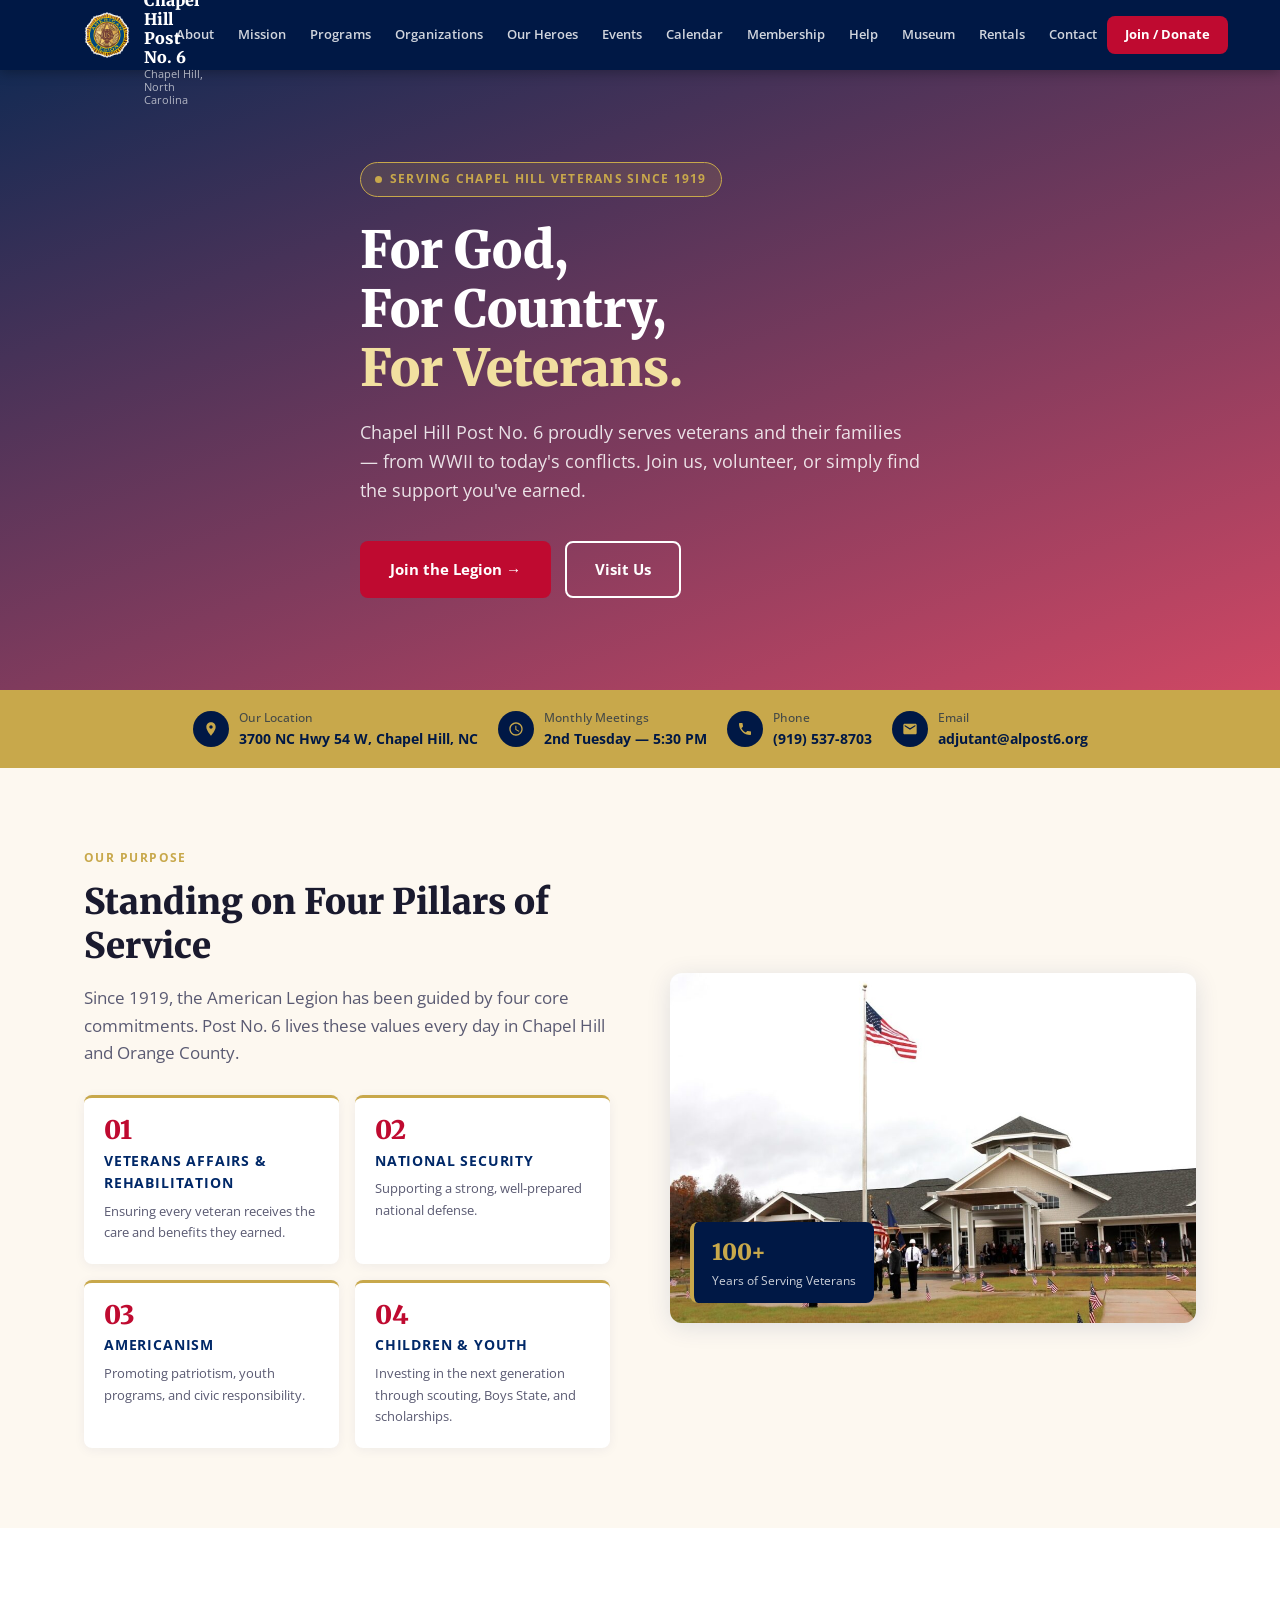
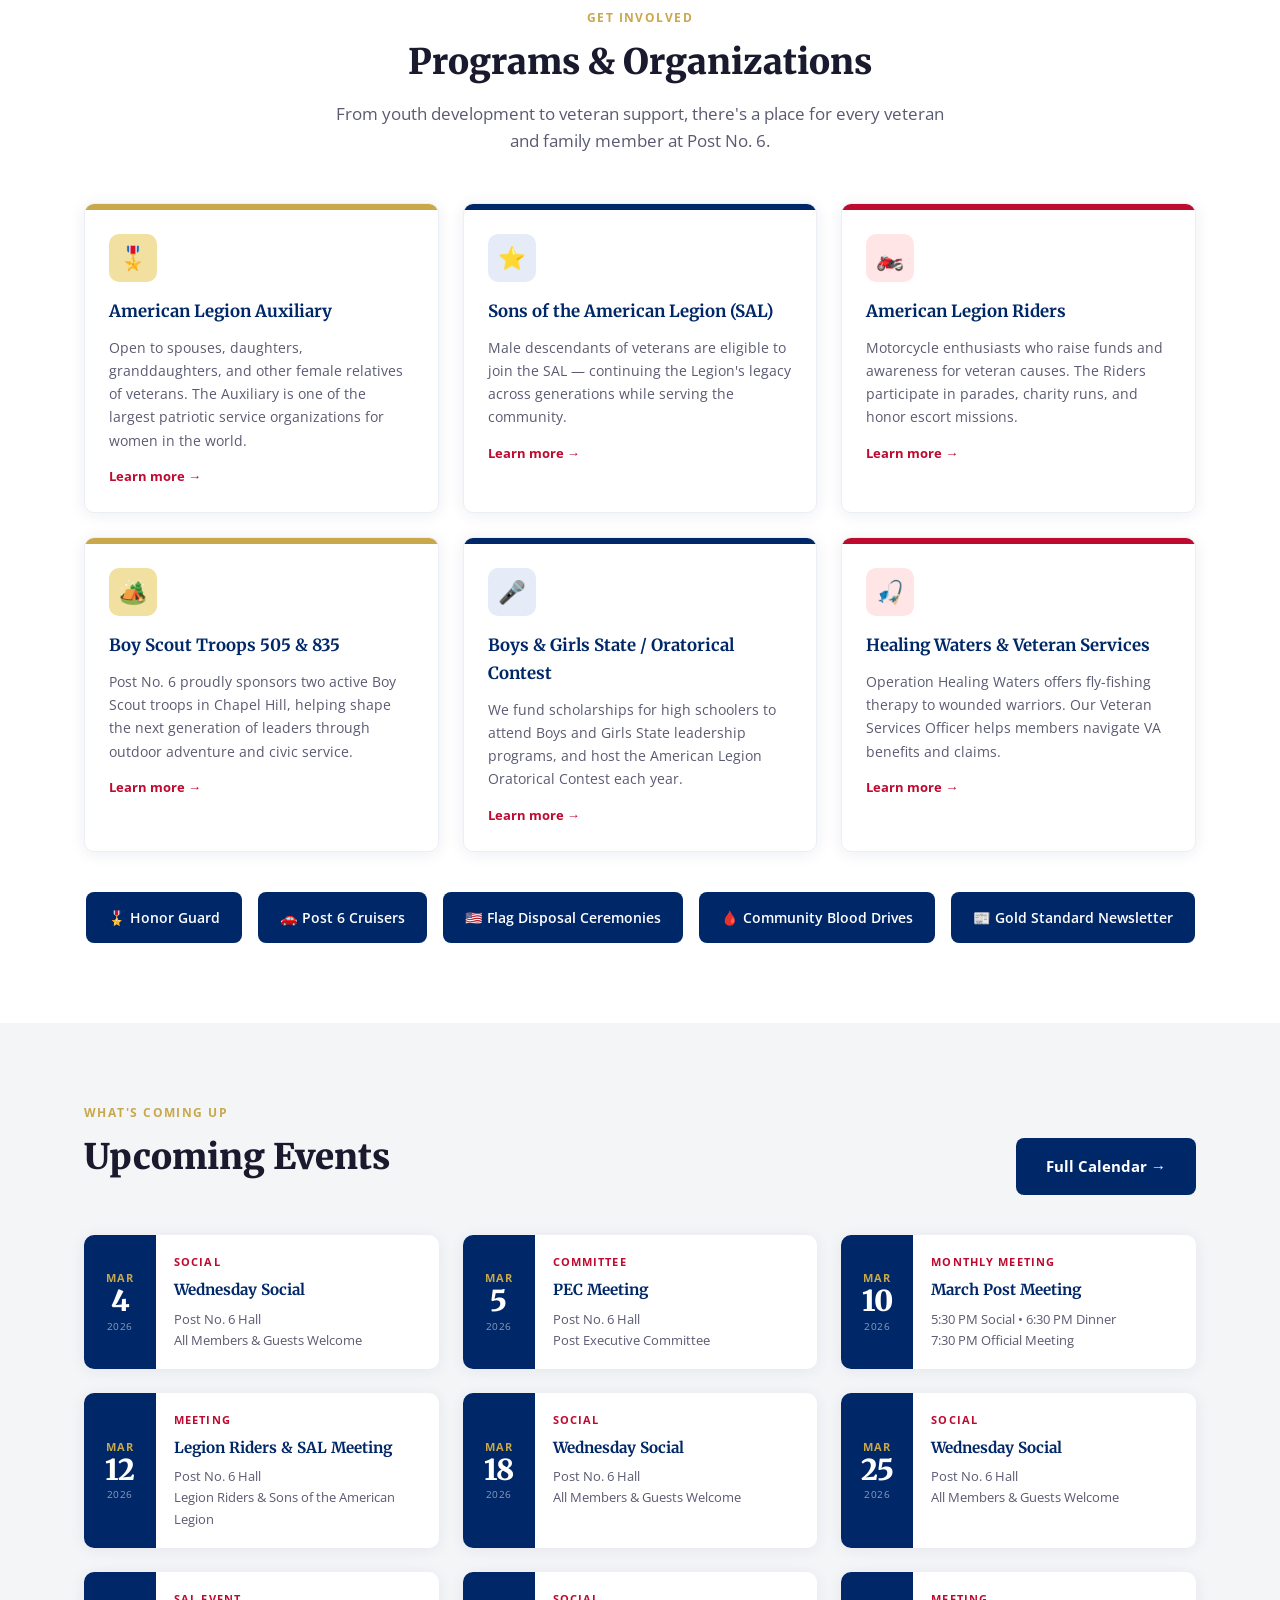
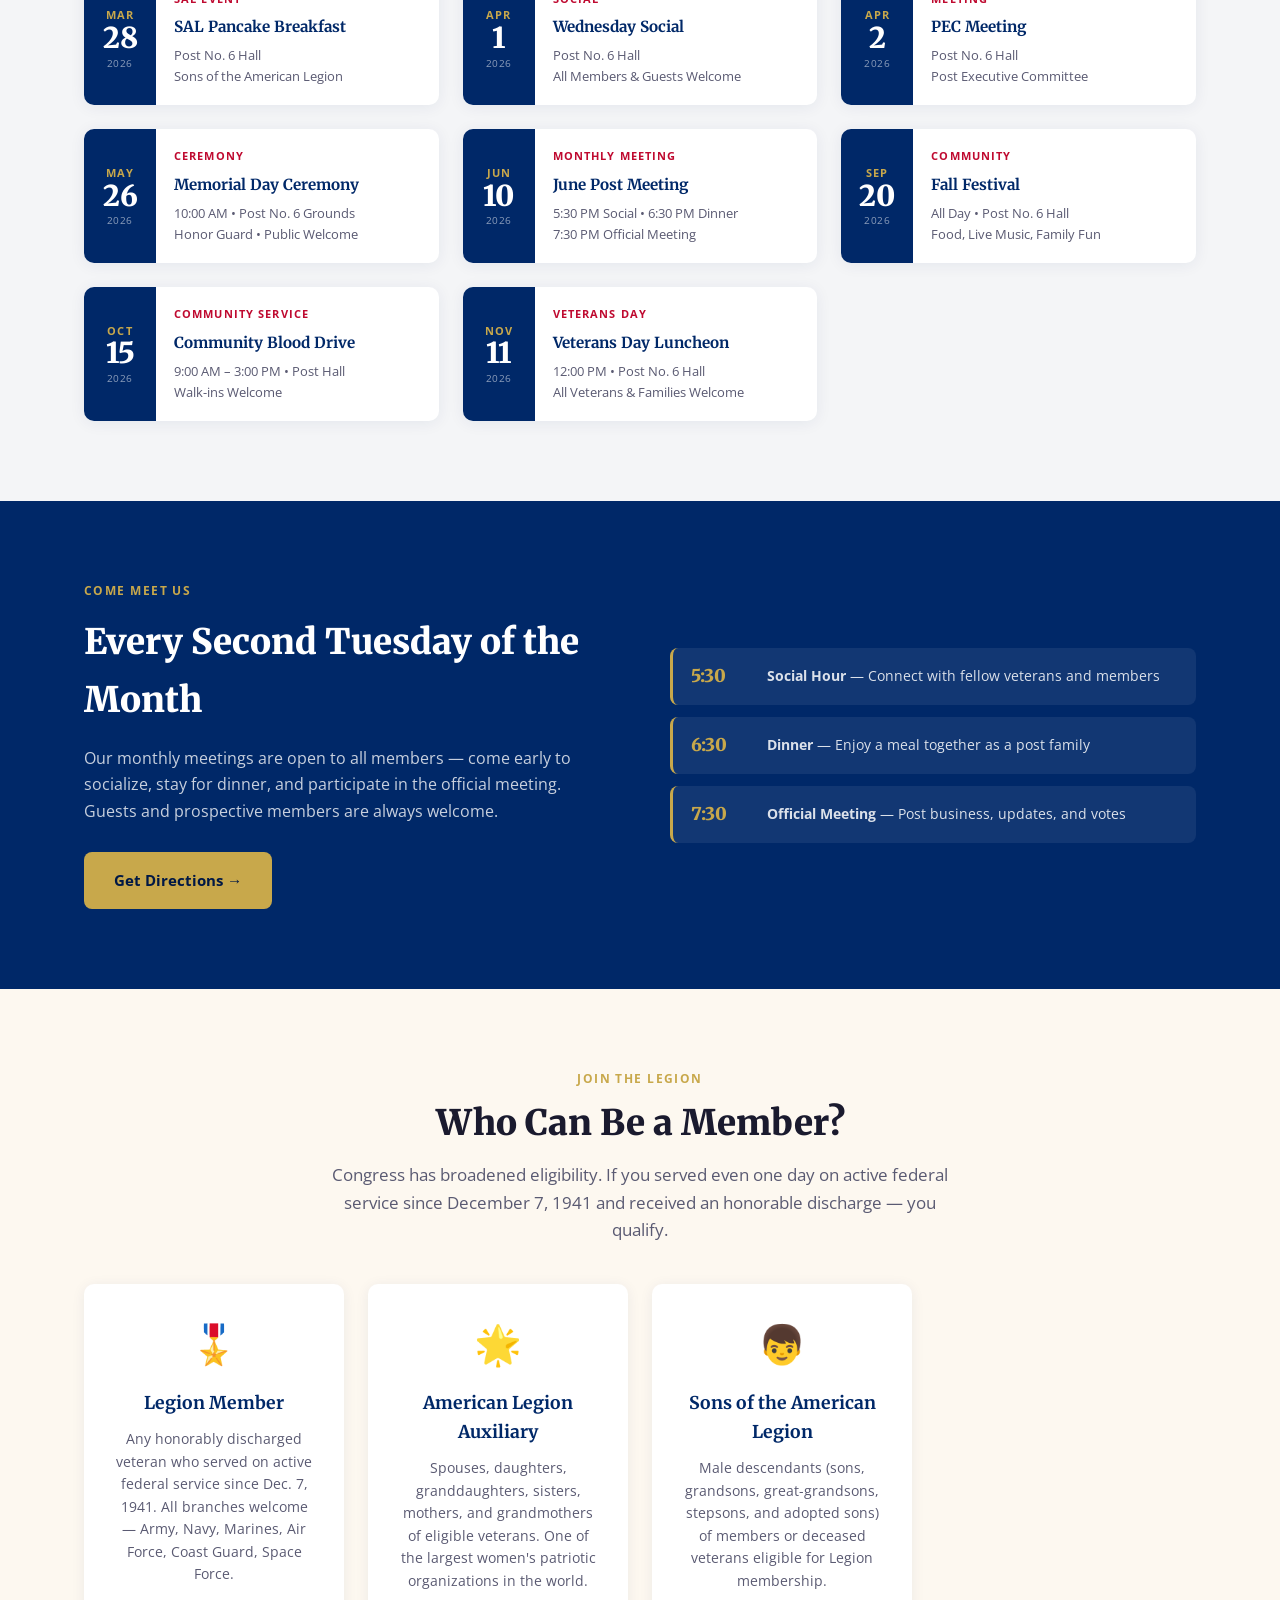
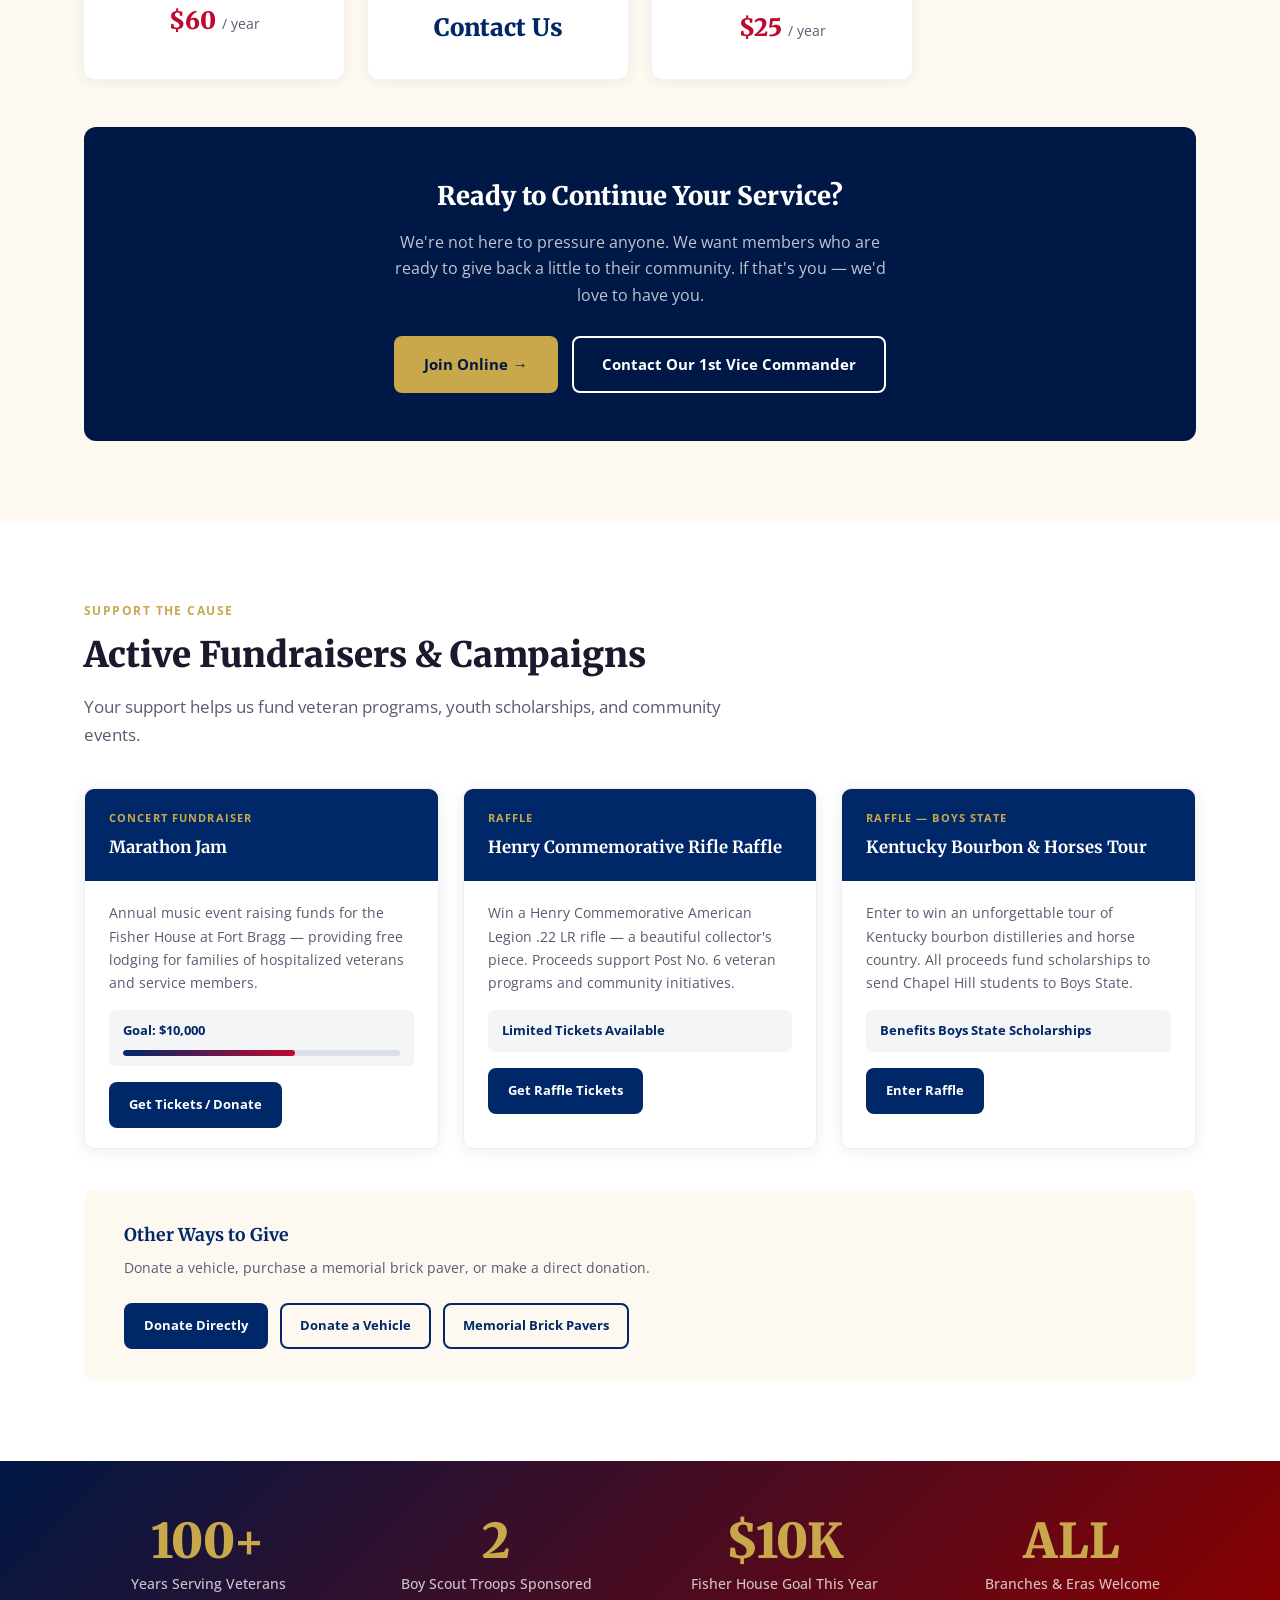
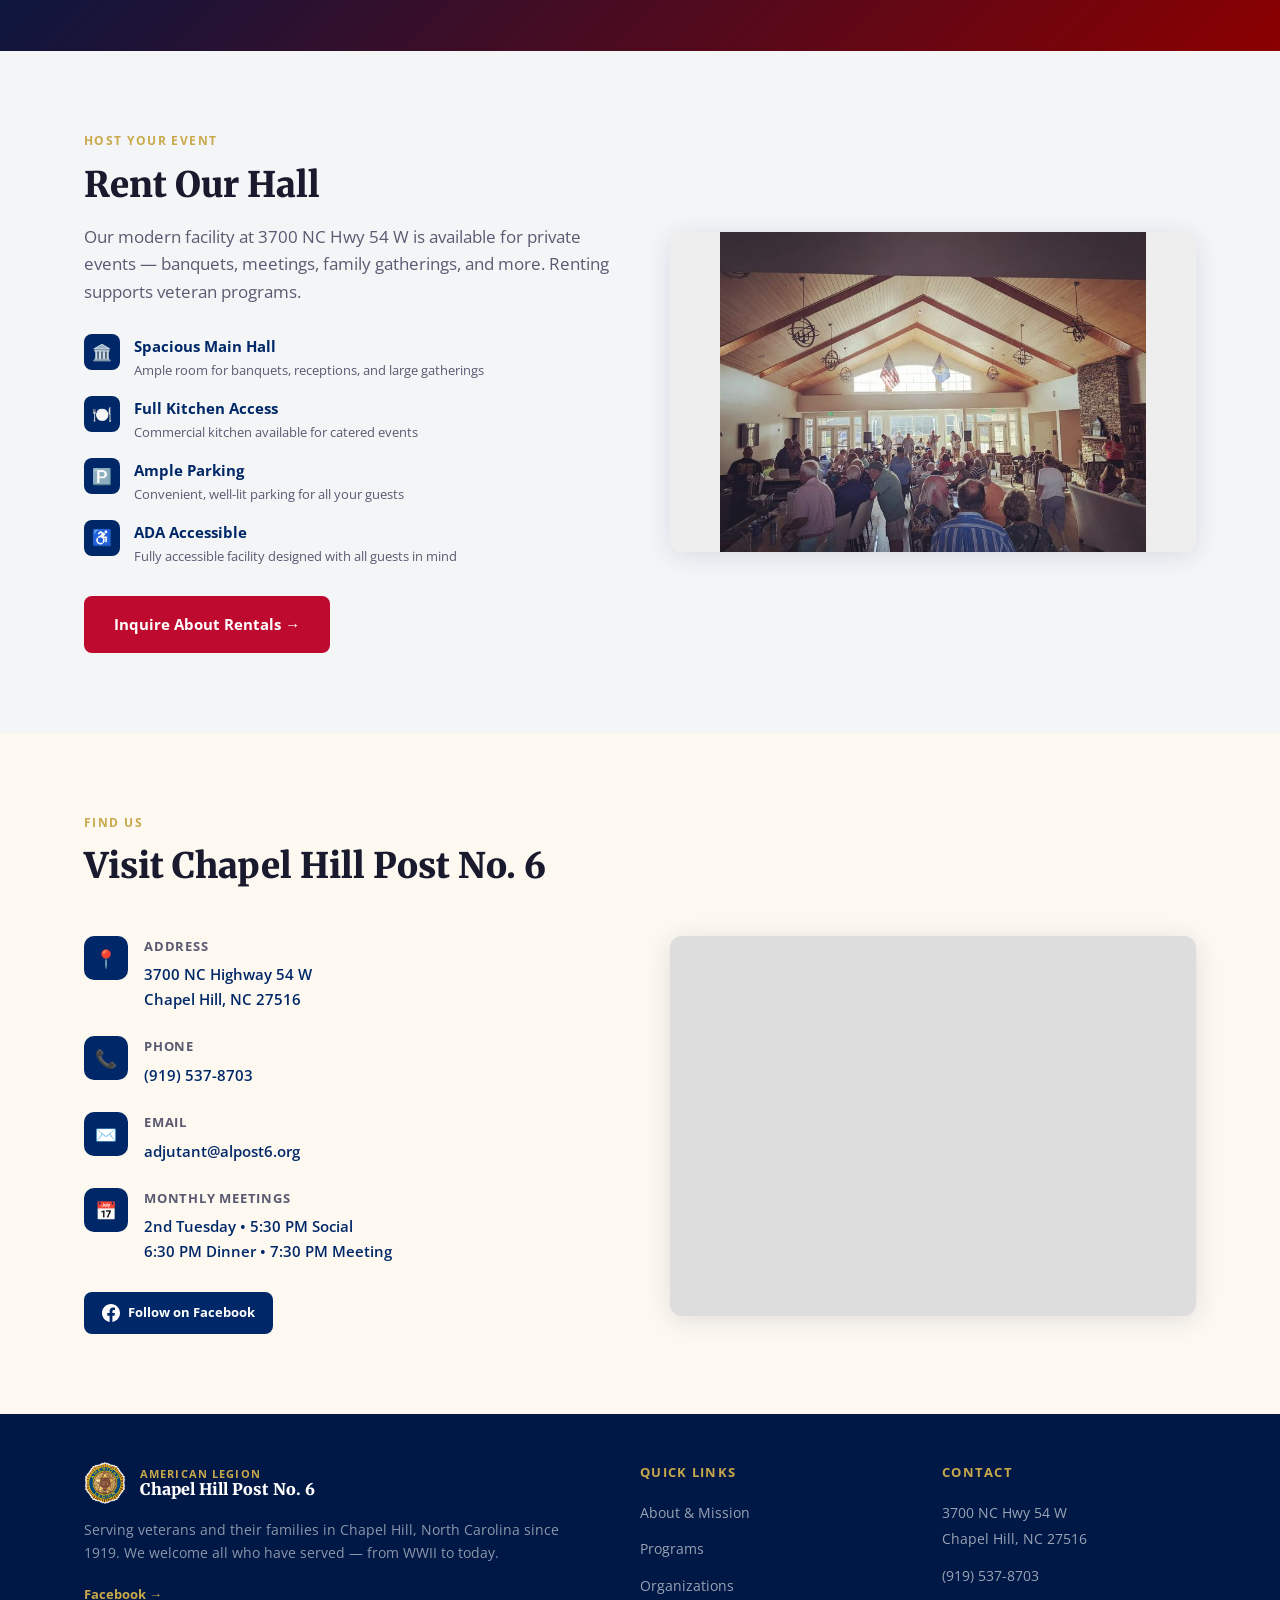
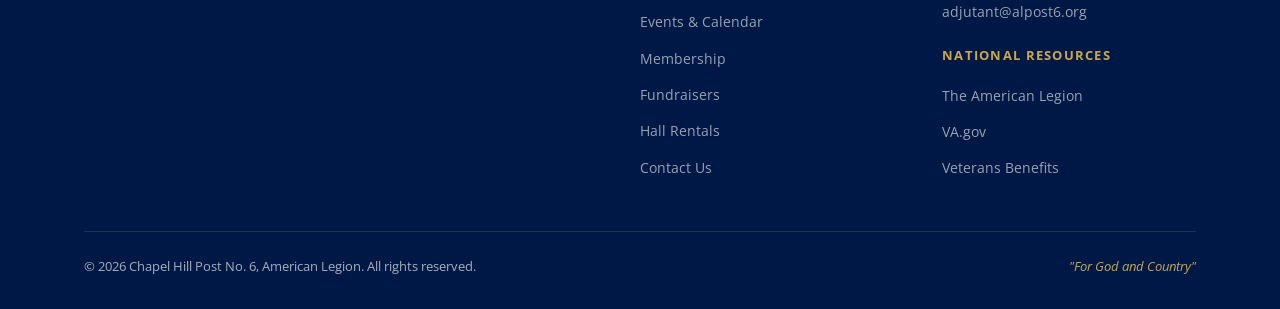
==== commit e9621960: "Add Mission modal with full content from original site - Added Mission nav link (desktop + mobile) -" ====
--- a/index.html
+++ b/index.html
@@ -902,6 +902,7 @@
 
       <nav>
         <a href="#mission">About</a>
+        <a href="#" class="mission-trigger">Mission</a>
         <a href="#programs">Programs</a>
         <a href="#" class="org-trigger">Organizations</a>
         <a href="#" class="heroes-trigger">Our Heroes</a>
@@ -927,6 +928,7 @@
 <!-- Mobile Nav -->
 <div class="mobile-nav" id="mobileNav">
   <a href="#mission" class="mob-link">About</a>
+  <a href="#" class="mob-link mission-trigger">Mission</a>
   <a href="#programs" class="mob-link">Programs</a>
   <a href="#" class="mob-link org-trigger">Organizations</a>
   <a href="#" class="mob-link heroes-trigger">Our Heroes</a>
@@ -1464,7 +1466,7 @@
       </div>
       <div style="display:flex;gap:12px;flex-wrap:wrap;">
         <a href="#contact" class="btn btn-navy" style="font-size:.82rem;padding:10px 18px;">Donate Directly</a>
-        <a href="#contact" class="btn" style="font-size:.82rem;padding:10px 18px;background:var(--cream);color:var(--navy);border:2px solid var(--navy);">Donate a Vehicle</a>
+        <a href="https://careasy.org/american-legion-post-6-chapel-hill" target="_blank" rel="noopener" class="btn" style="font-size:.82rem;padding:10px 18px;background:var(--cream);color:var(--navy);border:2px solid var(--navy);">Donate a Vehicle</a>
         <a href="Brick%20Order%20Form%20Fillable-Form-Rev-LBH1.pdf" target="_blank" rel="noopener" class="btn" style="font-size:.82rem;padding:10px 18px;background:var(--cream);color:var(--navy);border:2px solid var(--navy);">Memorial Brick Pavers</a>
       </div>
     </div>
@@ -1534,7 +1536,7 @@
           </div>
         </div>
         <div style="margin-top:28px;">
-          <a href="#contact" class="btn btn-primary">Inquire About Rentals &rarr;</a>
+          <a href="https://www.post6events.com/" target="_blank" rel="noopener" class="btn btn-primary">Inquire About Rentals &rarr;</a>
         </div>
       </div>
 
@@ -1673,6 +1675,133 @@
     </div>
   </div>
 </footer>
+
+<!-- ══ MISSION MODAL ═════════════════════════════════════════ -->
+<div id="missionOverlay" class="org-overlay" role="dialog" aria-modal="true" aria-labelledby="missionModalTitle">
+  <div class="org-dialog">
+    <button class="org-close mission-close" aria-label="Close">&times;</button>
+
+    <div class="org-modal-head">
+      <div class="label">American Legion Post No. 6</div>
+      <h2 class="section-title" id="missionModalTitle">Our Mission</h2>
+      <p class="section-sub">Rooted in the preamble to the Constitution of the American Legion — the foundation of everything we do in Chapel Hill since 1919.</p>
+    </div>
+
+    <div class="org-tabs" role="tablist">
+      <button class="org-tab-btn active" role="tab" aria-selected="true" data-mission-group="statement">Mission Statement</button>
+      <button class="org-tab-btn" role="tab" aria-selected="false" data-mission-group="commitment">Our Commitment</button>
+    </div>
+
+    <!-- MISSION STATEMENT TAB -->
+    <div class="org-panel active" id="missionGroup-statement">
+      <div style="display:flex;gap:0;flex-wrap:wrap;margin-bottom:28px;border:1px solid rgba(0,40,104,.12);border-radius:10px;overflow:hidden;">
+        <button class="org-item-btn active" data-ms="preamble">📜 The Preamble</button>
+        <button class="org-item-btn" data-ms="purpose">🎯 Core Purposes</button>
+      </div>
+
+      <div class="org-detail active" id="ms-preamble">
+        <div class="prog-card" style="max-width:720px;">
+          <div class="prog-card-top gold"></div>
+          <div class="prog-card-body">
+            <div class="prog-icon gold-bg">📜</div>
+            <h3>Preamble to the Constitution of the American Legion</h3>
+            <p style="font-style:italic;font-size:1rem;line-height:1.8;color:var(--navy);border-left:4px solid var(--gold);padding-left:20px;margin-top:12px;">
+              "For God and Country we associate ourselves together for the following purposes: To uphold and defend the Constitution of the United States of America; to maintain law and order; to foster and perpetuate a one-hundred percent Americanism; to preserve the memories and incidents of our association in the Great Wars; to inculcate a sense of individual obligation to the community, state and nation; to combat the autocracy of both the classes and the masses; to make right the master of might; to promote peace and good will on earth; to safeguard and transmit to posterity the principles of justice, freedom and democracy; to consecrate and sanctify our comradeship by our devotion to mutual helpfulness."
+            </p>
+          </div>
+        </div>
+      </div>
+
+      <div class="org-detail" id="ms-purpose">
+        <div style="display:grid;grid-template-columns:repeat(auto-fill,minmax(280px,1fr));gap:16px;max-width:760px;">
+          <div style="background:var(--white);border-radius:10px;padding:20px 24px;box-shadow:0 2px 12px rgba(0,40,104,.06);border-left:4px solid var(--gold);">
+            <div style="font-size:1.3rem;margin-bottom:8px;">🇺🇸</div>
+            <h4 style="font-family:'Merriweather',serif;font-size:.95rem;font-weight:700;color:var(--navy);margin-bottom:6px;">Uphold the Constitution</h4>
+            <p style="font-size:.82rem;color:var(--muted);">Defend the Constitution of the United States and maintain law and order in our communities.</p>
+          </div>
+          <div style="background:var(--white);border-radius:10px;padding:20px 24px;box-shadow:0 2px 12px rgba(0,40,104,.06);border-left:4px solid var(--navy);">
+            <div style="font-size:1.3rem;margin-bottom:8px;">🎖️</div>
+            <h4 style="font-family:'Merriweather',serif;font-size:.95rem;font-weight:700;color:var(--navy);margin-bottom:6px;">Preserve the Memory</h4>
+            <p style="font-size:.82rem;color:var(--muted);">Honor the memories and sacrifices of those who served in the Great Wars and all conflicts.</p>
+          </div>
+          <div style="background:var(--white);border-radius:10px;padding:20px 24px;box-shadow:0 2px 12px rgba(0,40,104,.06);border-left:4px solid var(--red);">
+            <div style="font-size:1.3rem;margin-bottom:8px;">🕊️</div>
+            <h4 style="font-family:'Merriweather',serif;font-size:.95rem;font-weight:700;color:var(--navy);margin-bottom:6px;">Promote Peace</h4>
+            <p style="font-size:.82rem;color:var(--muted);">Foster peace and goodwill on earth, making right the master of might.</p>
+          </div>
+          <div style="background:var(--white);border-radius:10px;padding:20px 24px;box-shadow:0 2px 12px rgba(0,40,104,.06);border-left:4px solid var(--gold);">
+            <div style="font-size:1.3rem;margin-bottom:8px;">🤝</div>
+            <h4 style="font-family:'Merriweather',serif;font-size:.95rem;font-weight:700;color:var(--navy);margin-bottom:6px;">Mutual Helpfulness</h4>
+            <p style="font-size:.82rem;color:var(--muted);">Consecrate our comradeship by devotion to mutual helpfulness among all veterans and members.</p>
+          </div>
+          <div style="background:var(--white);border-radius:10px;padding:20px 24px;box-shadow:0 2px 12px rgba(0,40,104,.06);border-left:4px solid var(--navy);">
+            <div style="font-size:1.3rem;margin-bottom:8px;">⚖️</div>
+            <h4 style="font-family:'Merriweather',serif;font-size:.95rem;font-weight:700;color:var(--navy);margin-bottom:6px;">Justice &amp; Democracy</h4>
+            <p style="font-size:.82rem;color:var(--muted);">Safeguard and transmit to posterity the principles of justice, freedom, and democracy.</p>
+          </div>
+          <div style="background:var(--white);border-radius:10px;padding:20px 24px;box-shadow:0 2px 12px rgba(0,40,104,.06);border-left:4px solid var(--red);">
+            <div style="font-size:1.3rem;margin-bottom:8px;">🏛️</div>
+            <h4 style="font-family:'Merriweather',serif;font-size:.95rem;font-weight:700;color:var(--navy);margin-bottom:6px;">Civic Obligation</h4>
+            <p style="font-size:.82rem;color:var(--muted);">Inculcate a sense of individual obligation to the community, state, and nation.</p>
+          </div>
+        </div>
+      </div>
+    </div>
+
+    <!-- OUR COMMITMENT TAB -->
+    <div class="org-panel" id="missionGroup-commitment">
+      <div style="display:flex;gap:0;flex-wrap:wrap;margin-bottom:28px;border:1px solid rgba(0,40,104,.12);border-radius:10px;overflow:hidden;">
+        <button class="org-item-btn active" data-mc="mission">🎯 Our Mission</button>
+        <button class="org-item-btn" data-mc="members">👥 Growing Membership</button>
+        <button class="org-item-btn" data-mc="fellowship">🤝 Fellowship &amp; Service</button>
+      </div>
+
+      <div class="org-detail active" id="mc-mission">
+        <div class="prog-card" style="max-width:680px;">
+          <div class="prog-card-top gold"></div>
+          <div class="prog-card-body">
+            <div class="prog-icon gold-bg">🎯</div>
+            <h3>Our Mission</h3>
+            <p>Our mission is to further promote the interests of our organization and our members by fulfilling the mission of the American Legion, as stated in our constitution's preamble, within our community.</p>
+            <p style="margin-top:12px;">Chapel Hill Post No. 6 has been living this mission since 1919 — serving veterans, supporting families, and strengthening the community we call home.</p>
+          </div>
+        </div>
+      </div>
+
+      <div class="org-detail" id="mc-members">
+        <div class="prog-card" style="max-width:680px;">
+          <div class="prog-card-top navy"></div>
+          <div class="prog-card-body">
+            <div class="prog-icon navy-bg">👥</div>
+            <h3>Growing Our Membership</h3>
+            <p>We seek to add new members so that we will be able to grow and serve area veterans — both members and non-members.</p>
+            <p style="margin-top:12px;">A larger, stronger Post means more resources to serve veterans in Chapel Hill and Orange County. Whether you're a veteran yourself or a family member of one who served, there's a place for you at Post No. 6.</p>
+            <div style="margin-top:20px;display:flex;gap:12px;flex-wrap:wrap;">
+              <a href="https://mylegion.org/personifyebusiness/Membership/Join/MembershipJoinRegistration/ProductId/134075/RateCode/DMS_1YR_RATE4/sourcecode/OLJOIN045#mylegion" target="_blank" rel="noopener" class="btn btn-gold" style="font-size:.83rem;padding:10px 18px;">Join Online</a>
+              <a href="mailto:adjutant@alpost6.org" class="btn" style="font-size:.83rem;padding:10px 18px;background:var(--gray);color:var(--navy);border:2px solid var(--navy);">Contact the Post</a>
+            </div>
+          </div>
+        </div>
+      </div>
+
+      <div class="org-detail" id="mc-fellowship">
+        <div class="prog-card" style="max-width:680px;">
+          <div class="prog-card-top red"></div>
+          <div class="prog-card-body">
+            <div class="prog-icon red-bg">🤝</div>
+            <h3>Fellowship &amp; Service</h3>
+            <p>We also want to take time to enjoy the fellowship of those who have served their country. Now that we are home, there is much for us to do together working on projects.</p>
+            <p style="margin-top:12px;">From monthly socials and dinners to community projects and veteran outreach, Post No. 6 is a place where veterans find camaraderie, purpose, and the satisfaction of continued service — right here in Chapel Hill.</p>
+            <div style="margin-top:20px;">
+              <a href="#contact" class="btn btn-navy" style="font-size:.83rem;padding:10px 18px;" onclick="document.getElementById('missionOverlay').classList.remove('open');document.body.style.overflow='';">Visit Us &rarr;</a>
+            </div>
+          </div>
+        </div>
+      </div>
+    </div>
+
+  </div>
+</div>
 
 <!-- ══ OUR HEROES MODAL ══════════════════════════════════════ -->
 <div id="heroesOverlay" class="org-overlay" role="dialog" aria-modal="true" aria-labelledby="heroesModalTitle">
@@ -2358,6 +2487,42 @@
     hamburger.classList.remove('open');
     mobileNav.classList.remove('open');
   }
+
+  // ── MISSION MODAL ─────────────────────────────────────────
+  const missionOverlay = document.getElementById('missionOverlay');
+  bindModalClose(missionOverlay, missionOverlay.querySelector('.mission-close'));
+  document.querySelectorAll('.mission-trigger').forEach(el => {
+    el.addEventListener('click', e => { e.preventDefault(); closeMobileMenu(); openModal(missionOverlay); });
+  });
+  // mission top tabs
+  document.querySelectorAll('[data-mission-group]').forEach(btn => {
+    btn.addEventListener('click', () => {
+      missionOverlay.querySelectorAll('[data-mission-group]').forEach(b => { b.classList.remove('active'); b.setAttribute('aria-selected','false'); });
+      btn.classList.add('active'); btn.setAttribute('aria-selected','true');
+      missionOverlay.querySelectorAll('.org-panel').forEach(p => p.classList.remove('active'));
+      document.getElementById('missionGroup-' + btn.dataset.missionGroup).classList.add('active');
+    });
+  });
+  // mission statement item buttons
+  missionOverlay.querySelectorAll('[data-ms]').forEach(btn => {
+    btn.addEventListener('click', () => {
+      const group = btn.closest('.org-panel');
+      group.querySelectorAll('[data-ms]').forEach(b => b.classList.remove('active'));
+      group.querySelectorAll('.org-detail').forEach(d => d.classList.remove('active'));
+      btn.classList.add('active');
+      group.querySelector('#ms-' + btn.dataset.ms).classList.add('active');
+    });
+  });
+  // our commitment item buttons
+  missionOverlay.querySelectorAll('[data-mc]').forEach(btn => {
+    btn.addEventListener('click', () => {
+      const group = btn.closest('.org-panel');
+      group.querySelectorAll('[data-mc]').forEach(b => b.classList.remove('active'));
+      group.querySelectorAll('.org-detail').forEach(d => d.classList.remove('active'));
+      btn.classList.add('active');
+      group.querySelector('#mc-' + btn.dataset.mc).classList.add('active');
+    });
+  });
 
   // ── OUR HEROES MODAL ──────────────────────────────────────
   const heroesOverlay = document.getElementById('heroesOverlay');
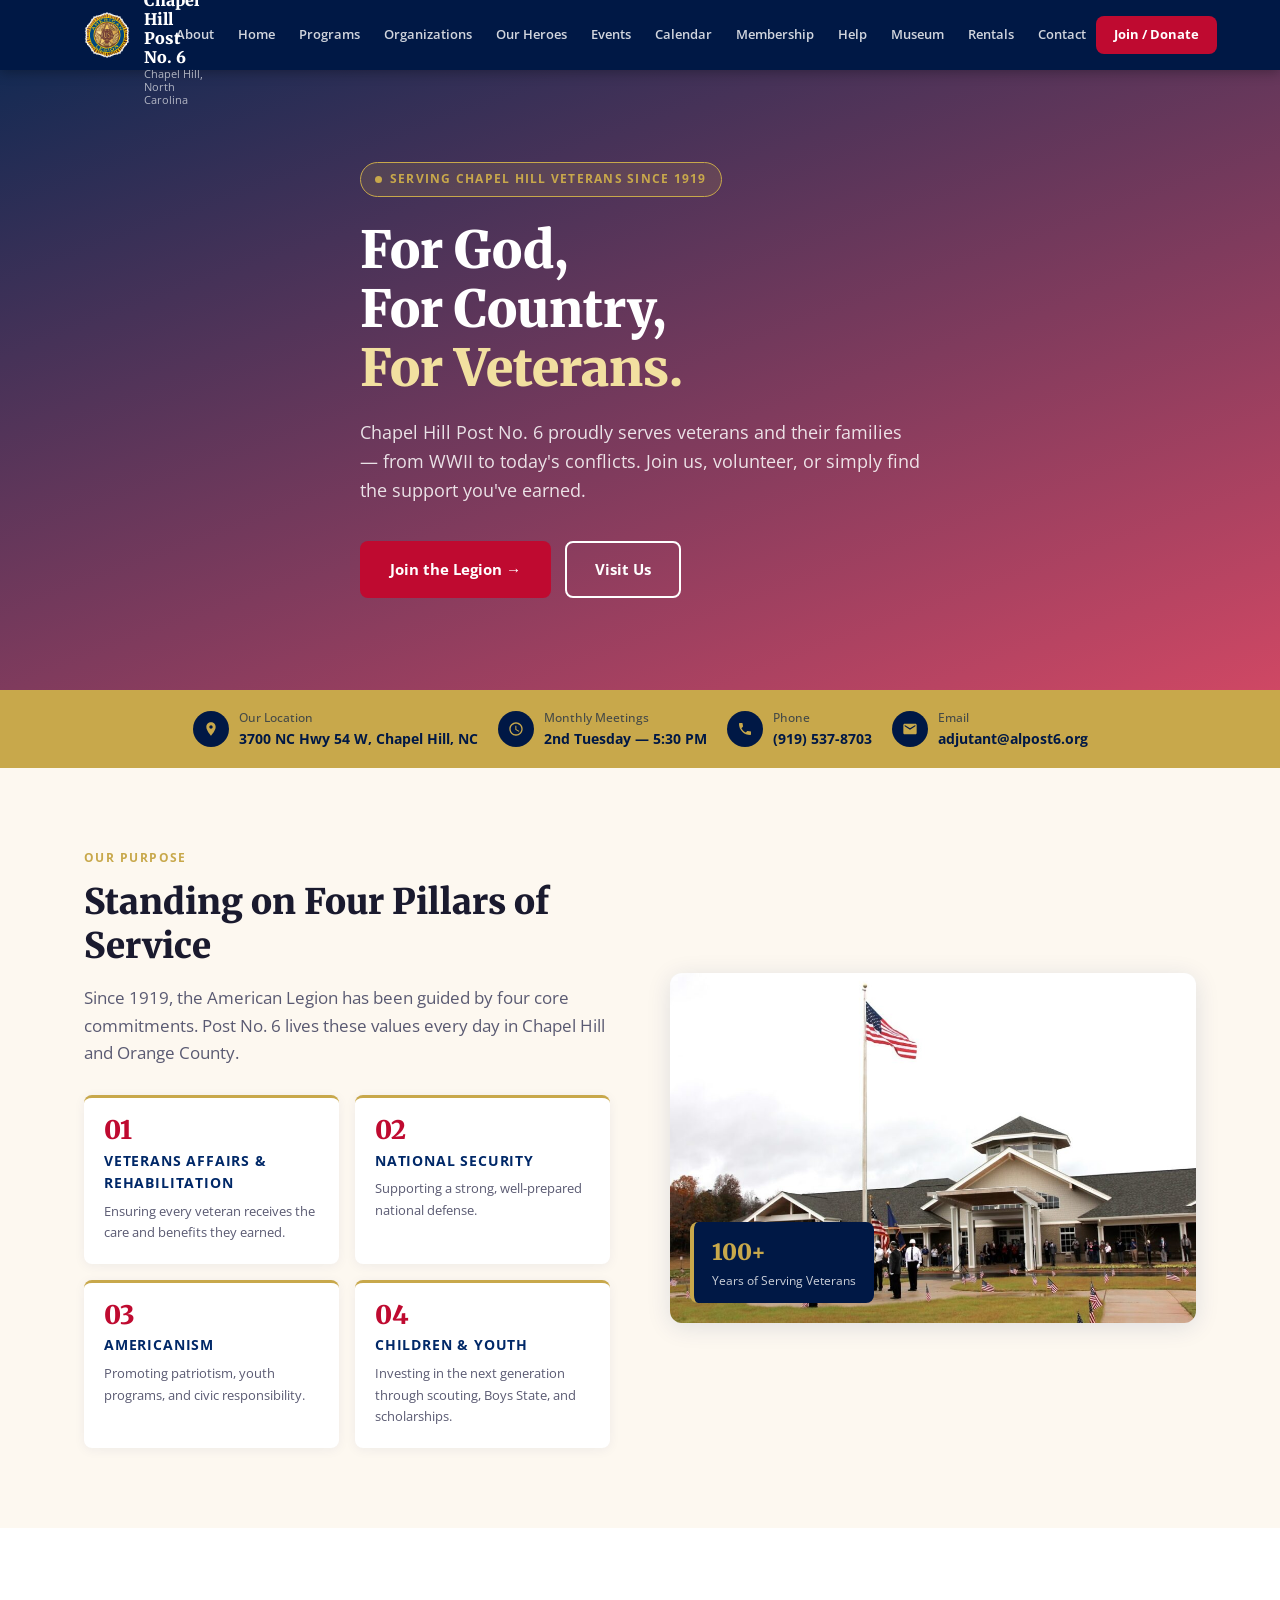
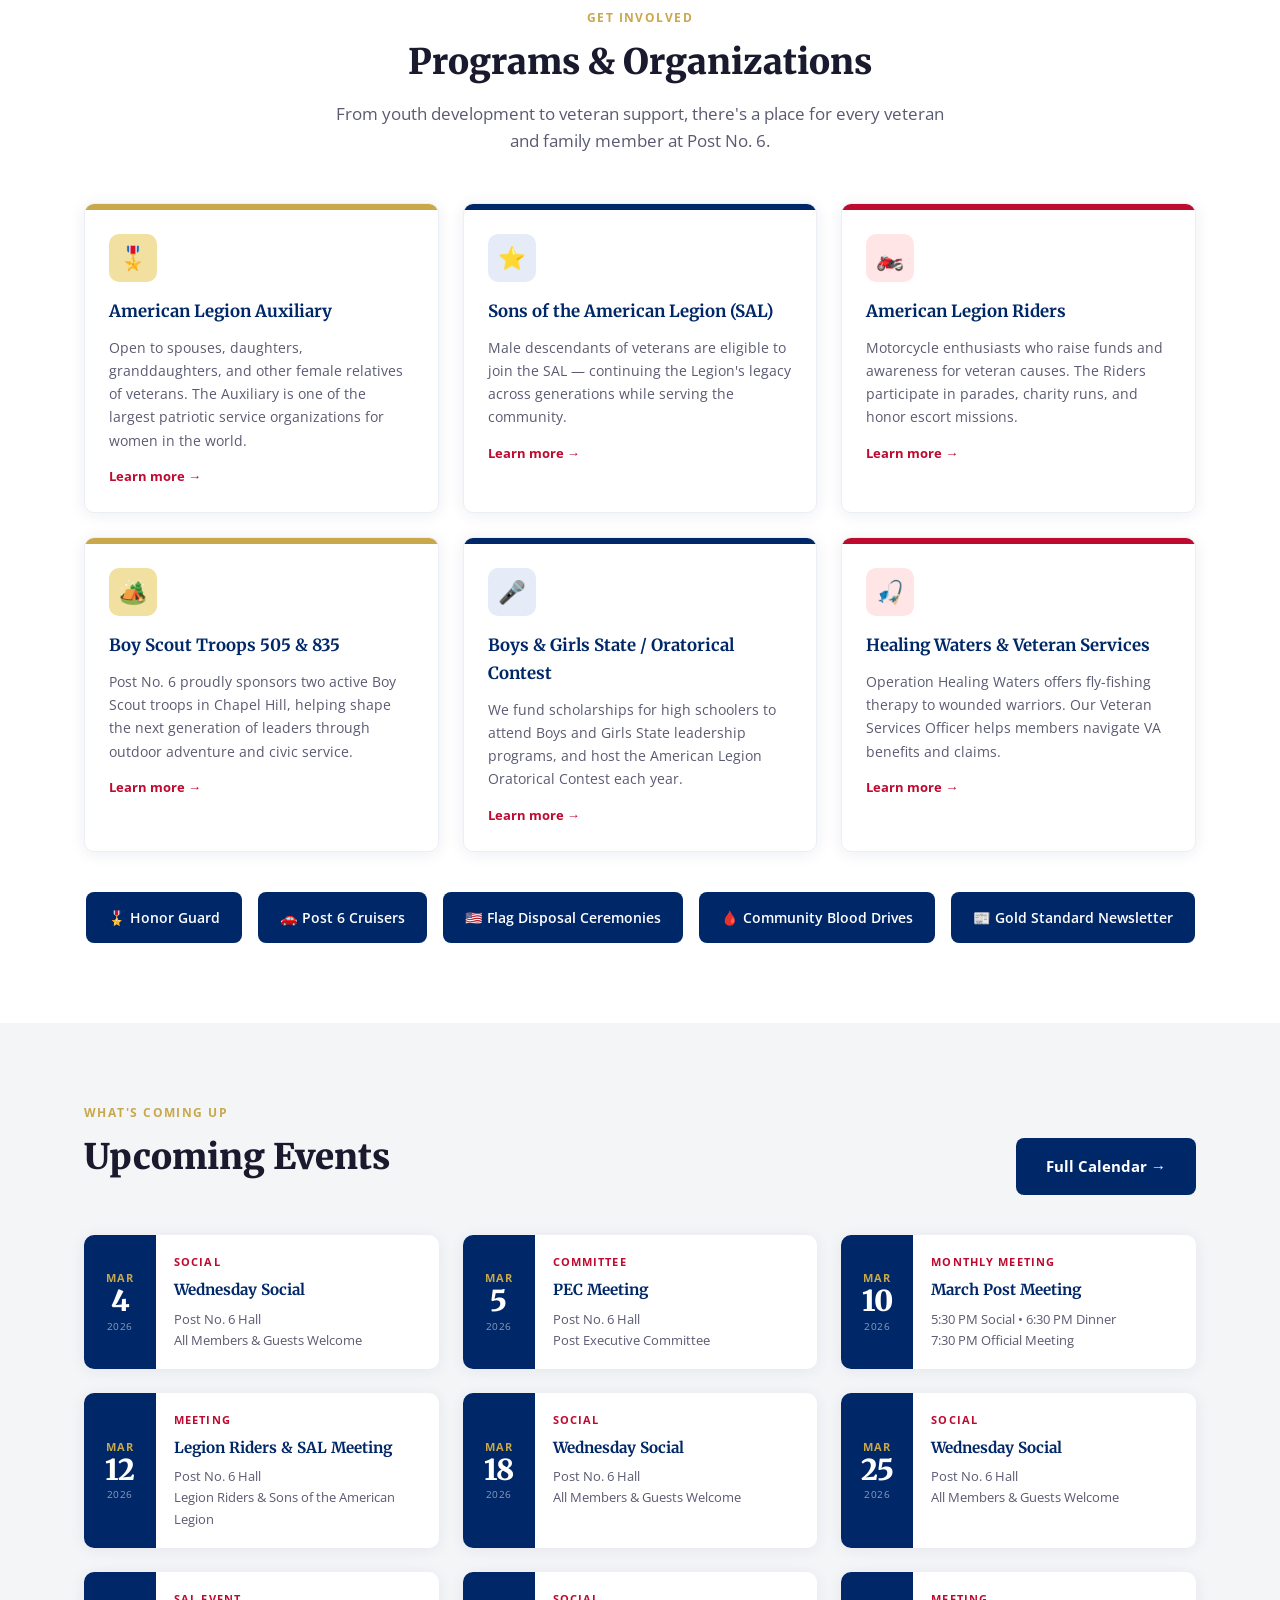
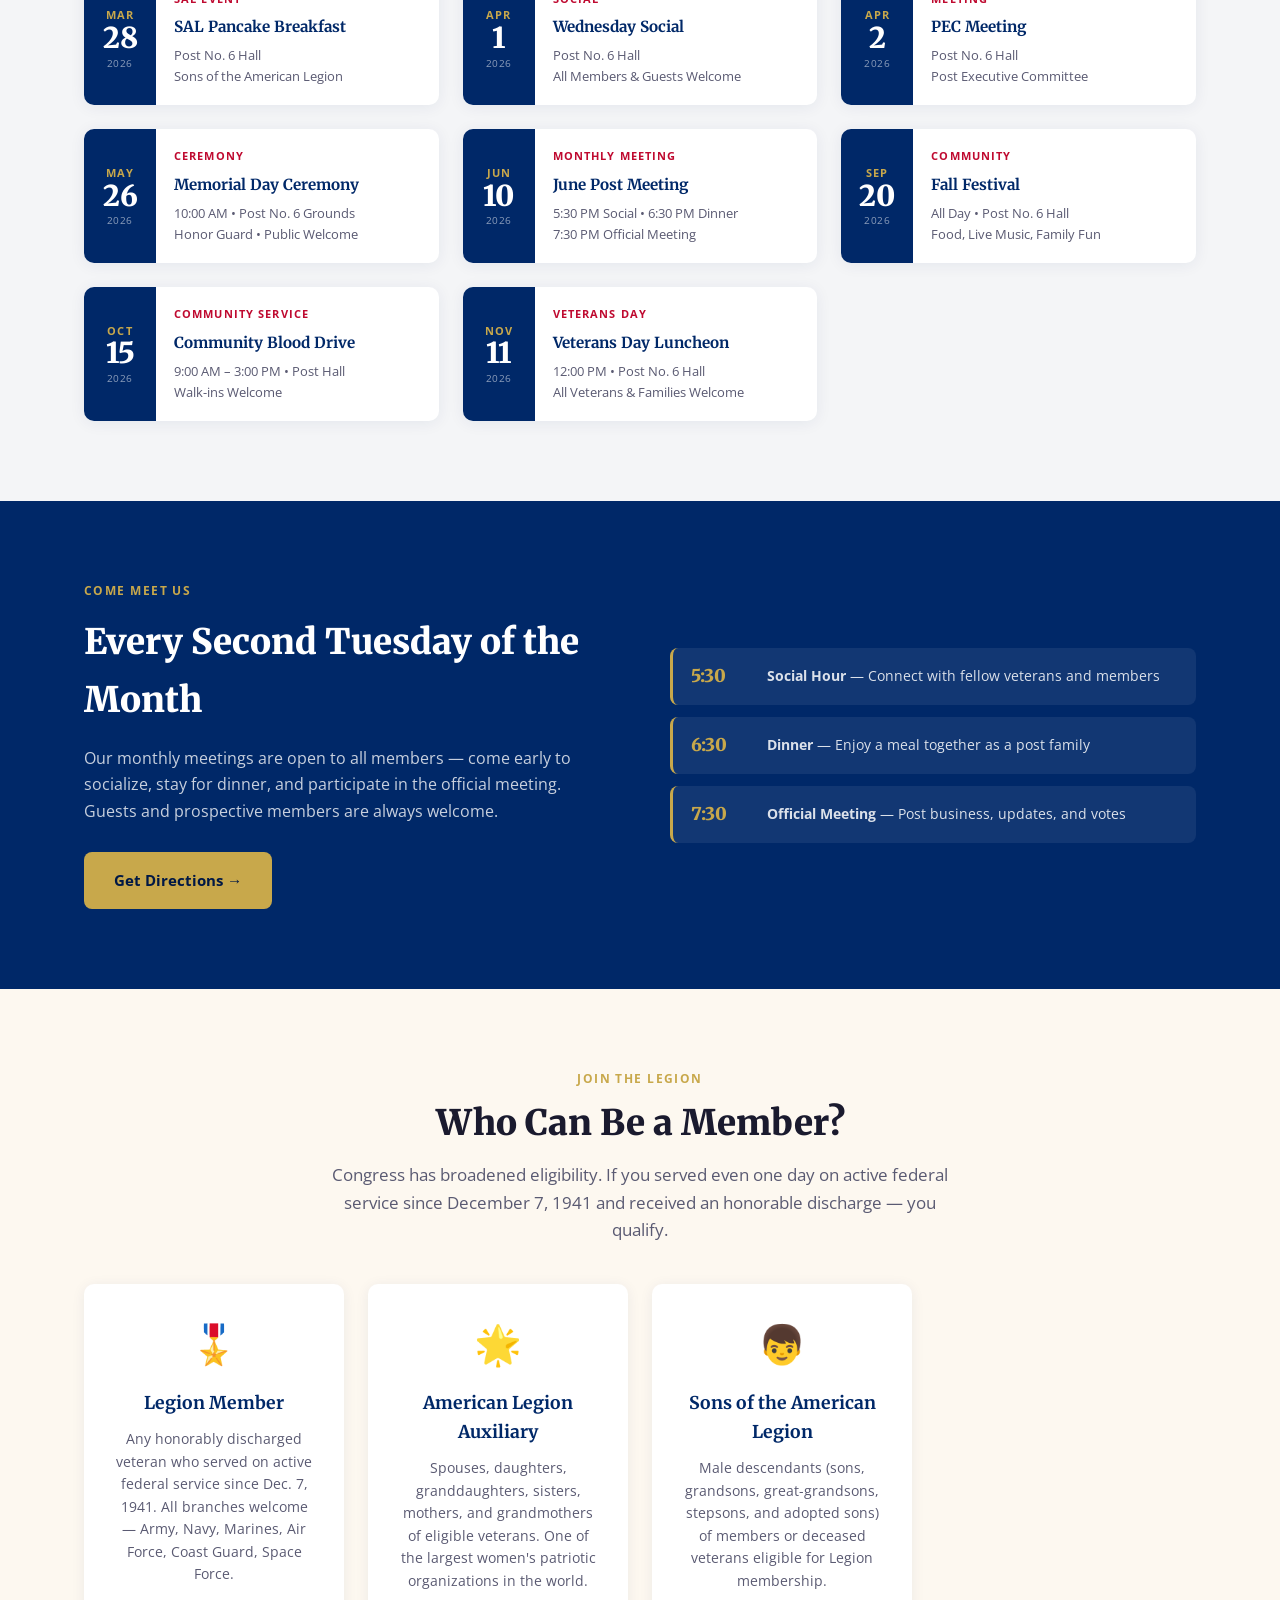
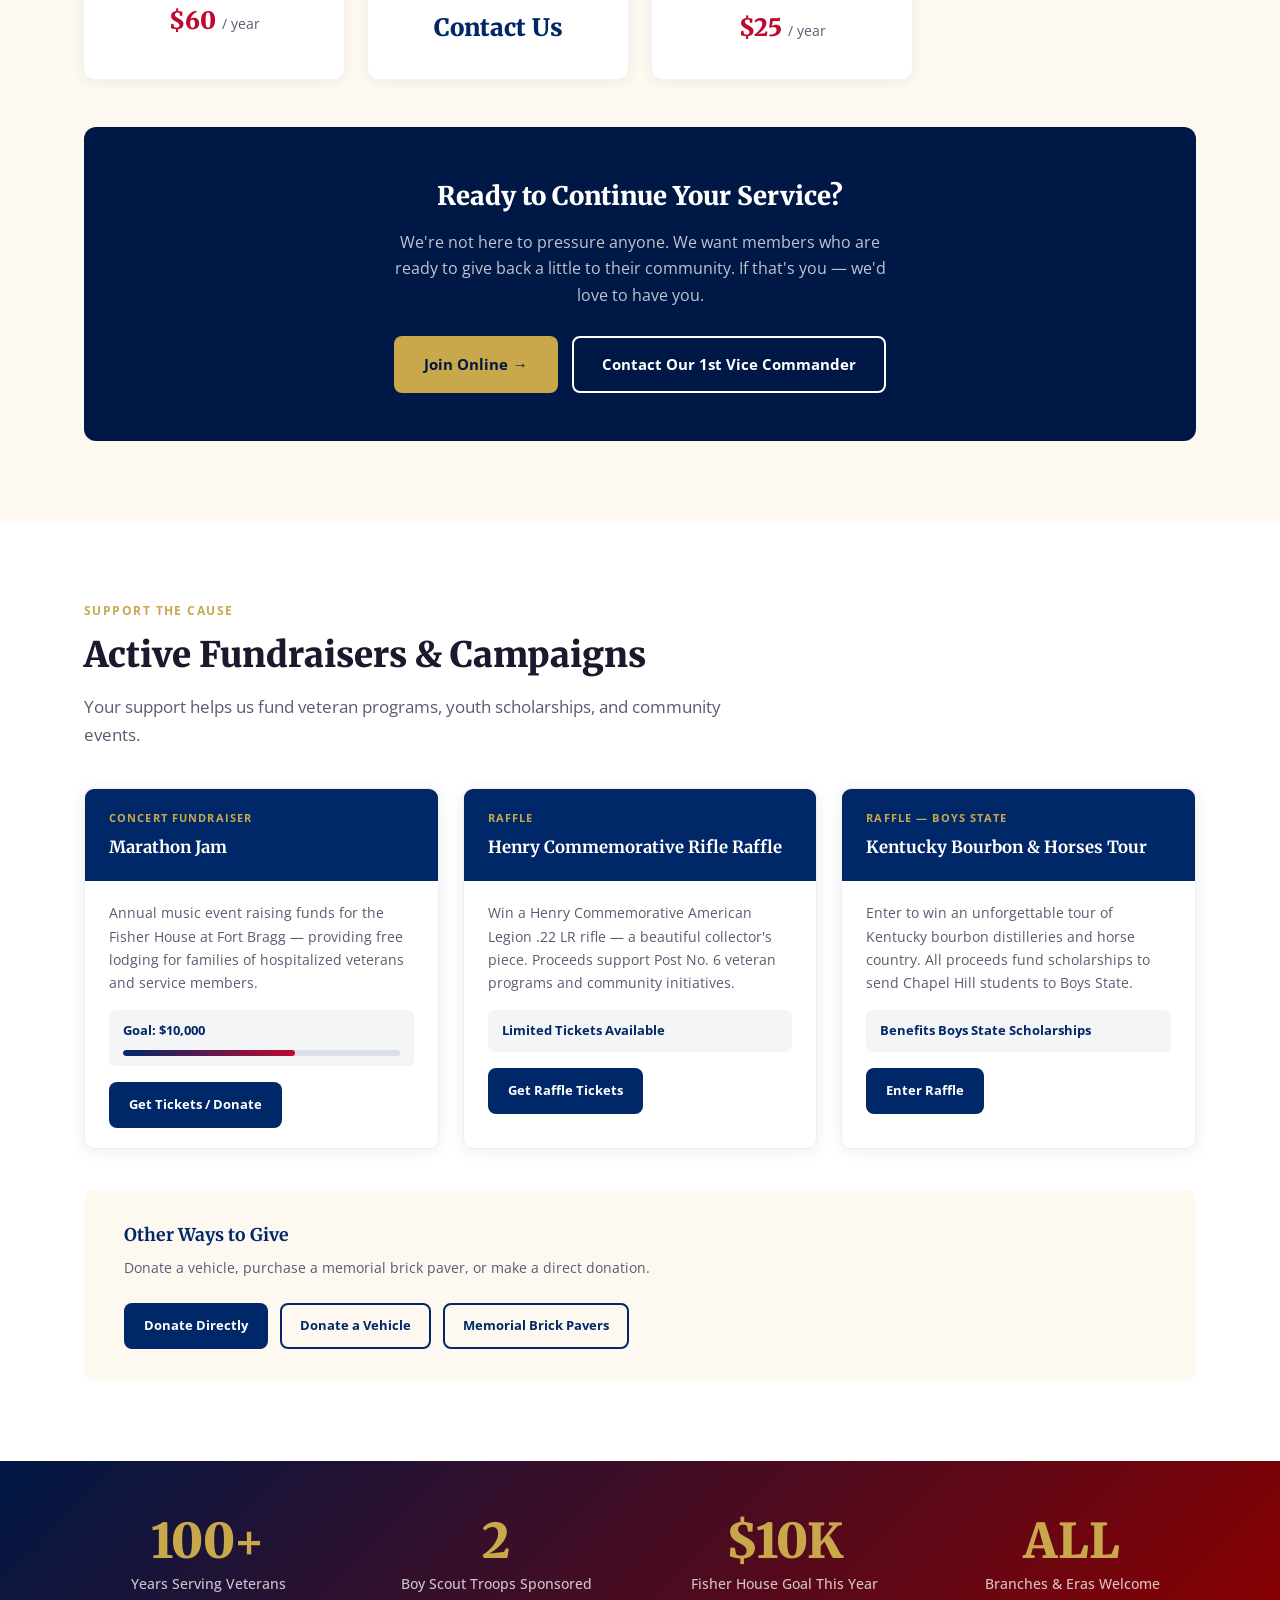
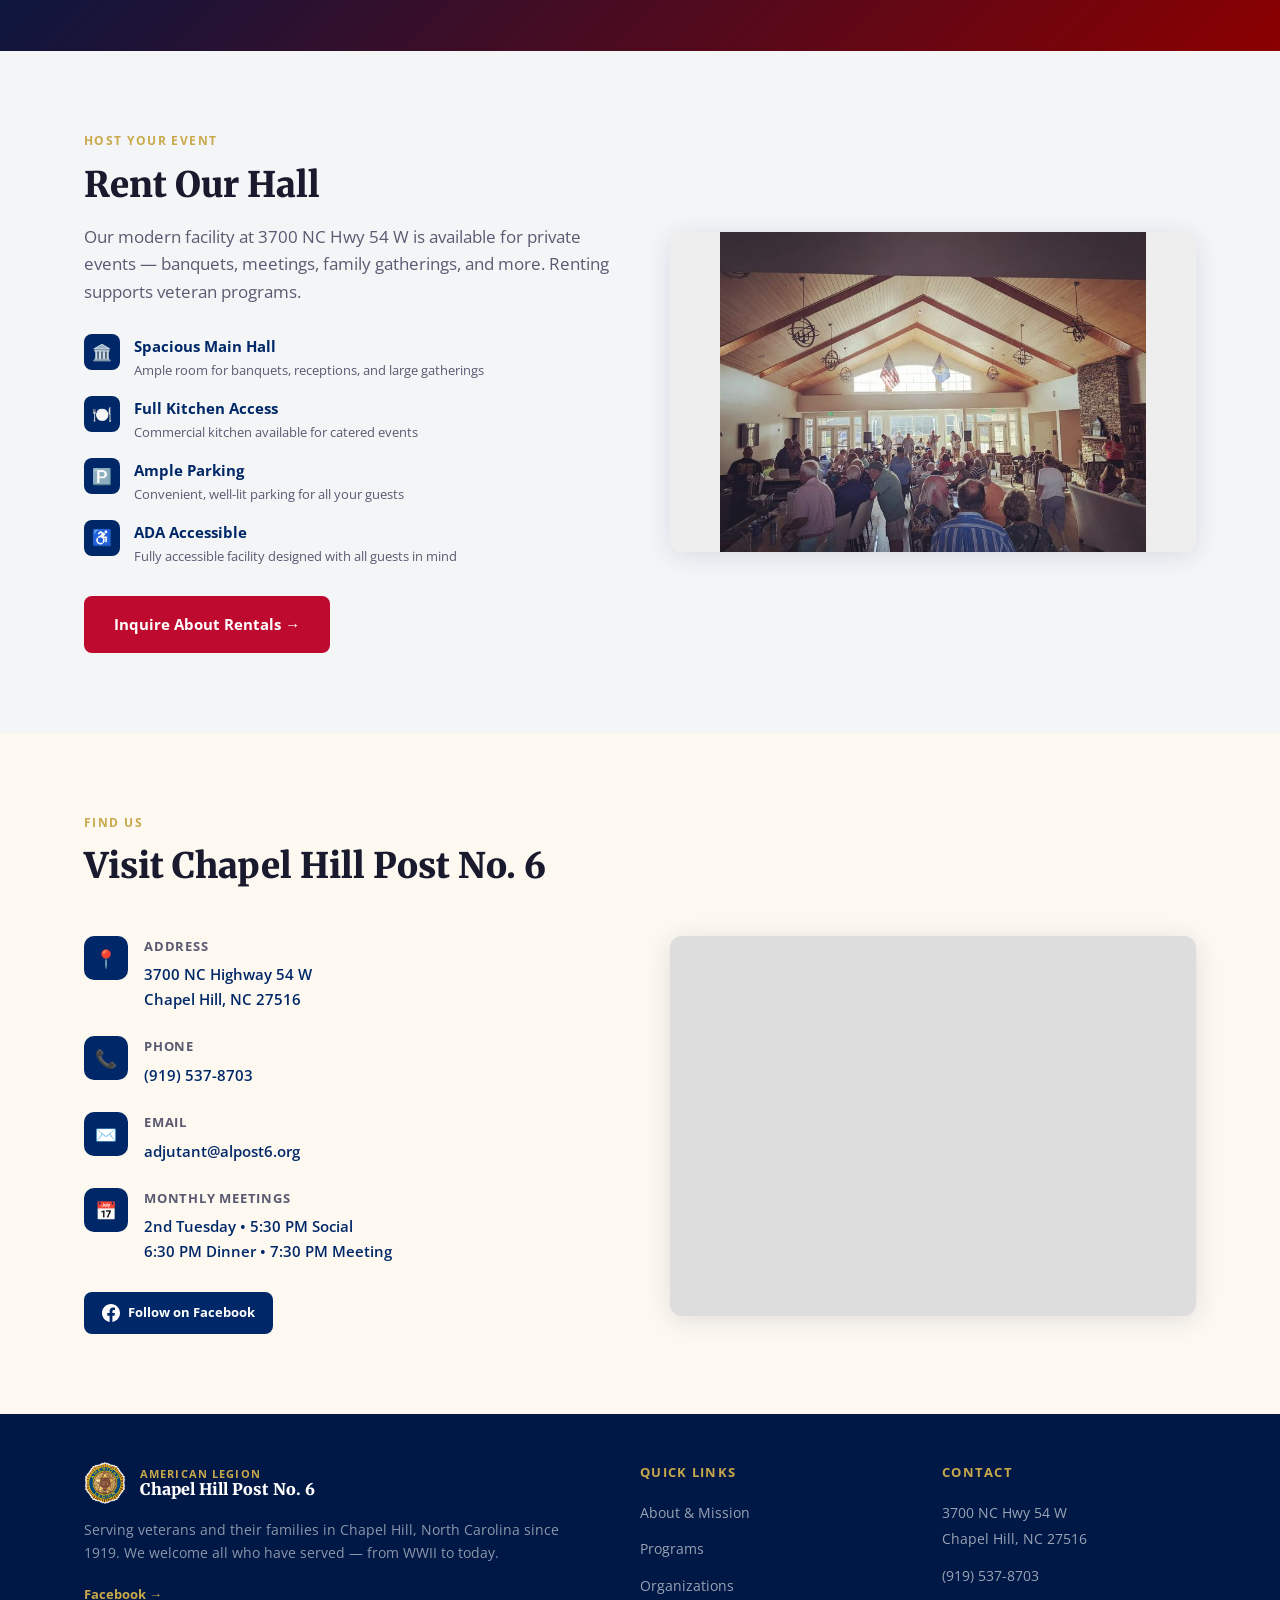
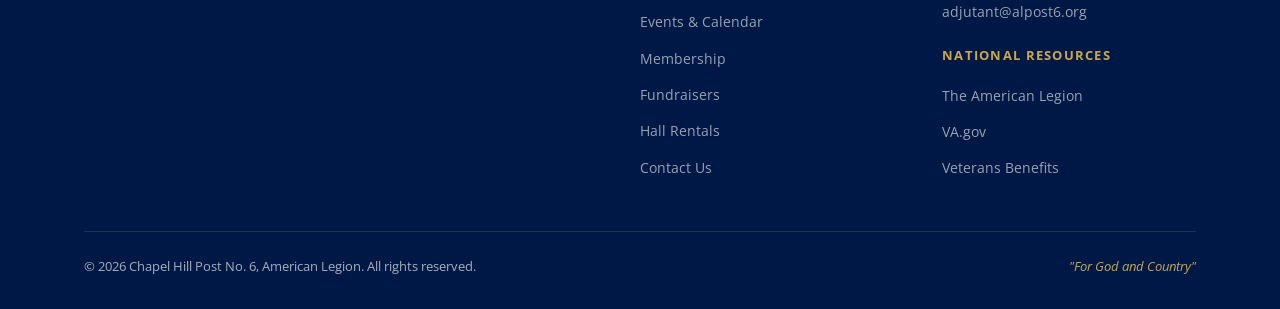
==== commit 86a1f07a: "Combine Mission and Four Pillars under a Home nav tab - Renamed Mission nav link to Home (desktop + " ====
--- a/index.html
+++ b/index.html
@@ -902,7 +902,7 @@
 
       <nav>
         <a href="#mission">About</a>
-        <a href="#" class="mission-trigger">Mission</a>
+        <a href="#" class="home-trigger">Home</a>
         <a href="#programs">Programs</a>
         <a href="#" class="org-trigger">Organizations</a>
         <a href="#" class="heroes-trigger">Our Heroes</a>
@@ -928,7 +928,7 @@
 <!-- Mobile Nav -->
 <div class="mobile-nav" id="mobileNav">
   <a href="#mission" class="mob-link">About</a>
-  <a href="#" class="mob-link mission-trigger">Mission</a>
+  <a href="#" class="mob-link home-trigger">Home</a>
   <a href="#programs" class="mob-link">Programs</a>
   <a href="#" class="mob-link org-trigger">Organizations</a>
   <a href="#" class="mob-link heroes-trigger">Our Heroes</a>
@@ -1676,24 +1676,24 @@
   </div>
 </footer>
 
-<!-- ══ MISSION MODAL ═════════════════════════════════════════ -->
-<div id="missionOverlay" class="org-overlay" role="dialog" aria-modal="true" aria-labelledby="missionModalTitle">
+<!-- ══ HOME MODAL ════════════════════════════════════════════ -->
+<div id="homeOverlay" class="org-overlay" role="dialog" aria-modal="true" aria-labelledby="homeModalTitle">
   <div class="org-dialog">
-    <button class="org-close mission-close" aria-label="Close">&times;</button>
+    <button class="org-close home-close" aria-label="Close">&times;</button>
 
     <div class="org-modal-head">
       <div class="label">American Legion Post No. 6</div>
-      <h2 class="section-title" id="missionModalTitle">Our Mission</h2>
-      <p class="section-sub">Rooted in the preamble to the Constitution of the American Legion — the foundation of everything we do in Chapel Hill since 1919.</p>
+      <h2 class="section-title" id="homeModalTitle">Home</h2>
+      <p class="section-sub">Chapel Hill Post No. 6 — serving veterans and their families since 1919. Explore our mission and the four pillars that guide everything we do.</p>
     </div>
 
     <div class="org-tabs" role="tablist">
-      <button class="org-tab-btn active" role="tab" aria-selected="true" data-mission-group="statement">Mission Statement</button>
-      <button class="org-tab-btn" role="tab" aria-selected="false" data-mission-group="commitment">Our Commitment</button>
-    </div>
-
-    <!-- MISSION STATEMENT TAB -->
-    <div class="org-panel active" id="missionGroup-statement">
+      <button class="org-tab-btn active" role="tab" aria-selected="true" data-home-group="mission">Mission</button>
+      <button class="org-tab-btn" role="tab" aria-selected="false" data-home-group="pillars">Four Pillars</button>
+    </div>
+
+    <!-- MISSION TAB -->
+    <div class="org-panel active" id="homeGroup-mission">
       <div style="display:flex;gap:0;flex-wrap:wrap;margin-bottom:28px;border:1px solid rgba(0,40,104,.12);border-radius:10px;overflow:hidden;">
         <button class="org-item-btn active" data-ms="preamble">📜 The Preamble</button>
         <button class="org-item-btn" data-ms="purpose">🎯 Core Purposes</button>
@@ -1749,7 +1749,7 @@
     </div>
 
     <!-- OUR COMMITMENT TAB -->
-    <div class="org-panel" id="missionGroup-commitment">
+    <div class="org-panel" id="homeGroup-commitment">
       <div style="display:flex;gap:0;flex-wrap:wrap;margin-bottom:28px;border:1px solid rgba(0,40,104,.12);border-radius:10px;overflow:hidden;">
         <button class="org-item-btn active" data-mc="mission">🎯 Our Mission</button>
         <button class="org-item-btn" data-mc="members">👥 Growing Membership</button>
@@ -1793,8 +1793,66 @@
             <p>We also want to take time to enjoy the fellowship of those who have served their country. Now that we are home, there is much for us to do together working on projects.</p>
             <p style="margin-top:12px;">From monthly socials and dinners to community projects and veteran outreach, Post No. 6 is a place where veterans find camaraderie, purpose, and the satisfaction of continued service — right here in Chapel Hill.</p>
             <div style="margin-top:20px;">
-              <a href="#contact" class="btn btn-navy" style="font-size:.83rem;padding:10px 18px;" onclick="document.getElementById('missionOverlay').classList.remove('open');document.body.style.overflow='';">Visit Us &rarr;</a>
+              <a href="#contact" class="btn btn-navy" style="font-size:.83rem;padding:10px 18px;" onclick="closeModal(document.getElementById('homeOverlay'));">Visit Us &rarr;</a>
             </div>
+          </div>
+        </div>
+      </div>
+    </div>
+
+    <!-- FOUR PILLARS TAB -->
+    <div class="org-panel" id="homeGroup-pillars">
+      <div style="display:flex;gap:0;flex-wrap:wrap;margin-bottom:28px;border:1px solid rgba(0,40,104,.12);border-radius:10px;overflow:hidden;">
+        <button class="org-item-btn active" data-pillar="rehab">01 Veterans Affairs</button>
+        <button class="org-item-btn" data-pillar="security">02 National Security</button>
+        <button class="org-item-btn" data-pillar="americanism">03 Americanism</button>
+        <button class="org-item-btn" data-pillar="youth">04 Children &amp; Youth</button>
+      </div>
+
+      <div class="org-detail active" id="pillar-rehab">
+        <div class="prog-card" style="max-width:680px;">
+          <div class="prog-card-top gold"></div>
+          <div class="prog-card-body">
+            <div class="prog-icon gold-bg" style="font-size:1.6rem;font-family:'Merriweather',serif;font-weight:900;color:var(--red);">01</div>
+            <h3>Veterans Affairs &amp; Rehabilitation</h3>
+            <p>Ensuring every veteran receives the care and benefits they have earned through their service. The American Legion has been the leading advocate for veterans' rights since its founding in 1919.</p>
+            <p style="margin-top:12px;">Post No. 6 provides direct assistance through our accredited Veterans Service Officer (VSO), who helps members and non-members navigate VA claims, disability compensation, pension benefits, and healthcare enrollment — all at no charge.</p>
+          </div>
+        </div>
+      </div>
+
+      <div class="org-detail" id="pillar-security">
+        <div class="prog-card" style="max-width:680px;">
+          <div class="prog-card-top navy"></div>
+          <div class="prog-card-body">
+            <div class="prog-icon navy-bg" style="font-size:1.6rem;font-family:'Merriweather',serif;font-weight:900;color:var(--red);">02</div>
+            <h3>National Security</h3>
+            <p>Supporting a strong, well-prepared national defense. The American Legion believes that a robust military capability is essential to preserving peace and protecting the freedoms that veterans fought to defend.</p>
+            <p style="margin-top:12px;">Post No. 6 advocates for adequate defense funding, proper care for active-duty service members, and policies that honor the sacrifices of those who wear the uniform today and those who have worn it in the past.</p>
+          </div>
+        </div>
+      </div>
+
+      <div class="org-detail" id="pillar-americanism">
+        <div class="prog-card" style="max-width:680px;">
+          <div class="prog-card-top red"></div>
+          <div class="prog-card-body">
+            <div class="prog-icon red-bg" style="font-size:1.6rem;font-family:'Merriweather',serif;font-weight:900;color:var(--red);">03</div>
+            <h3>Americanism</h3>
+            <p>Promoting patriotism, youth programs, and civic responsibility throughout the community. Americanism means fostering love of country, respect for the flag, and active participation in the democratic process.</p>
+            <p style="margin-top:12px;">Post No. 6 promotes Americanism through our Boys State scholarship program, the Oratorical Contest, flag retirement ceremonies, the Speakers' Bureau, and community events that celebrate American values and history.</p>
+          </div>
+        </div>
+      </div>
+
+      <div class="org-detail" id="pillar-youth">
+        <div class="prog-card" style="max-width:680px;">
+          <div class="prog-card-top gold"></div>
+          <div class="prog-card-body">
+            <div class="prog-icon gold-bg" style="font-size:1.6rem;font-family:'Merriweather',serif;font-weight:900;color:var(--red);">04</div>
+            <h3>Children &amp; Youth</h3>
+            <p>Investing in the next generation through scouting, Boys State, and scholarships. The American Legion believes that strong youth programs are the foundation of a strong nation.</p>
+            <p style="margin-top:12px;">Post No. 6 sponsors Boy Scout Troops 505 and Crew 505, funds Boys and Girls State leadership scholarships, hosts the annual Oratorical Contest, and supports youth baseball — giving Chapel Hill's young people the skills, values, and opportunities they need to become tomorrow's leaders.</p>
           </div>
         </div>
       </div>
@@ -2488,23 +2546,23 @@
     mobileNav.classList.remove('open');
   }
 
-  // ── MISSION MODAL ─────────────────────────────────────────
-  const missionOverlay = document.getElementById('missionOverlay');
-  bindModalClose(missionOverlay, missionOverlay.querySelector('.mission-close'));
-  document.querySelectorAll('.mission-trigger').forEach(el => {
-    el.addEventListener('click', e => { e.preventDefault(); closeMobileMenu(); openModal(missionOverlay); });
+  // ── HOME MODAL (Mission + Four Pillars) ───────────────────
+  const homeOverlay = document.getElementById('homeOverlay');
+  bindModalClose(homeOverlay, homeOverlay.querySelector('.home-close'));
+  document.querySelectorAll('.home-trigger').forEach(el => {
+    el.addEventListener('click', e => { e.preventDefault(); closeMobileMenu(); openModal(homeOverlay); });
   });
-  // mission top tabs
-  document.querySelectorAll('[data-mission-group]').forEach(btn => {
+  // home top tabs
+  document.querySelectorAll('[data-home-group]').forEach(btn => {
     btn.addEventListener('click', () => {
-      missionOverlay.querySelectorAll('[data-mission-group]').forEach(b => { b.classList.remove('active'); b.setAttribute('aria-selected','false'); });
+      homeOverlay.querySelectorAll('[data-home-group]').forEach(b => { b.classList.remove('active'); b.setAttribute('aria-selected','false'); });
       btn.classList.add('active'); btn.setAttribute('aria-selected','true');
-      missionOverlay.querySelectorAll('.org-panel').forEach(p => p.classList.remove('active'));
-      document.getElementById('missionGroup-' + btn.dataset.missionGroup).classList.add('active');
+      homeOverlay.querySelectorAll('.org-panel').forEach(p => p.classList.remove('active'));
+      document.getElementById('homeGroup-' + btn.dataset.homeGroup).classList.add('active');
     });
   });
   // mission statement item buttons
-  missionOverlay.querySelectorAll('[data-ms]').forEach(btn => {
+  homeOverlay.querySelectorAll('[data-ms]').forEach(btn => {
     btn.addEventListener('click', () => {
       const group = btn.closest('.org-panel');
       group.querySelectorAll('[data-ms]').forEach(b => b.classList.remove('active'));
@@ -2514,13 +2572,23 @@
     });
   });
   // our commitment item buttons
-  missionOverlay.querySelectorAll('[data-mc]').forEach(btn => {
+  homeOverlay.querySelectorAll('[data-mc]').forEach(btn => {
     btn.addEventListener('click', () => {
       const group = btn.closest('.org-panel');
       group.querySelectorAll('[data-mc]').forEach(b => b.classList.remove('active'));
       group.querySelectorAll('.org-detail').forEach(d => d.classList.remove('active'));
       btn.classList.add('active');
       group.querySelector('#mc-' + btn.dataset.mc).classList.add('active');
+    });
+  });
+  // four pillars item buttons
+  homeOverlay.querySelectorAll('[data-pillar]').forEach(btn => {
+    btn.addEventListener('click', () => {
+      const group = btn.closest('.org-panel');
+      group.querySelectorAll('[data-pillar]').forEach(b => b.classList.remove('active'));
+      group.querySelectorAll('.org-detail').forEach(d => d.classList.remove('active'));
+      btn.classList.add('active');
+      group.querySelector('#pillar-' + btn.dataset.pillar).classList.add('active');
     });
   });
 
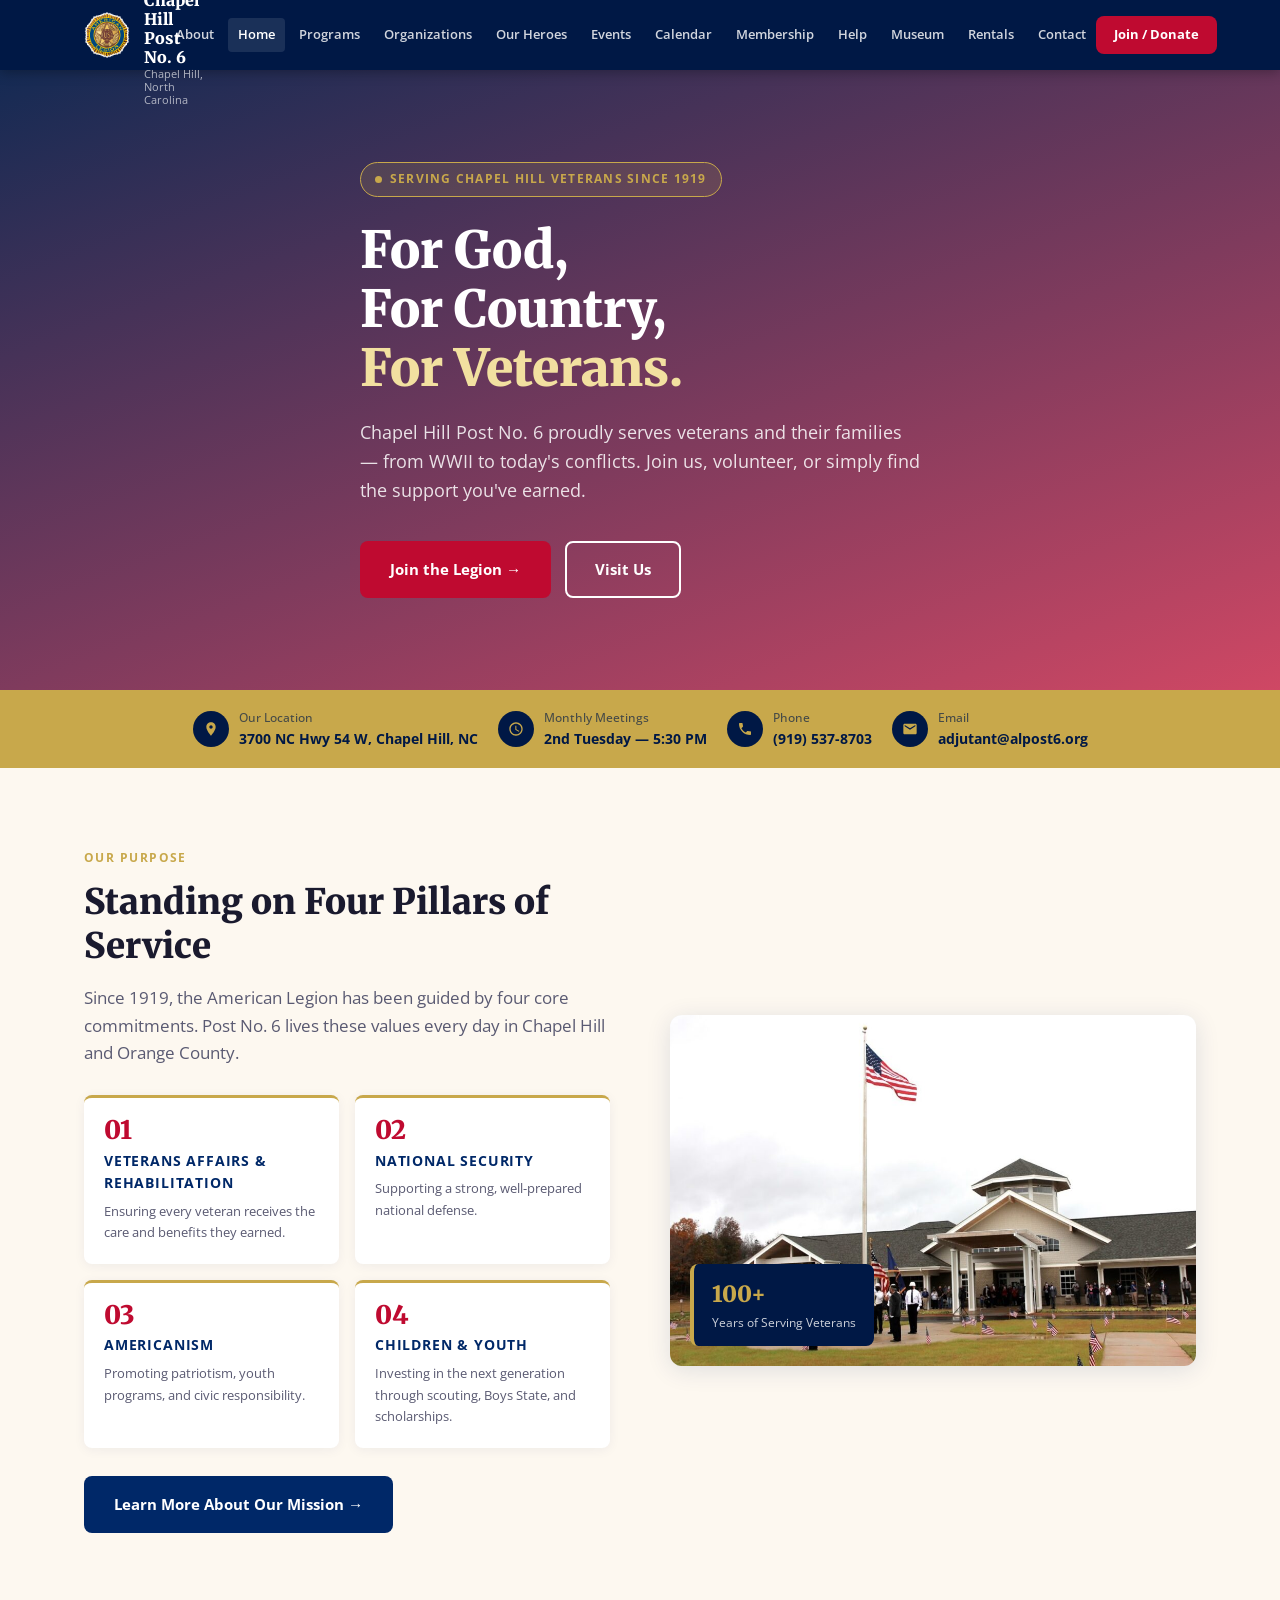
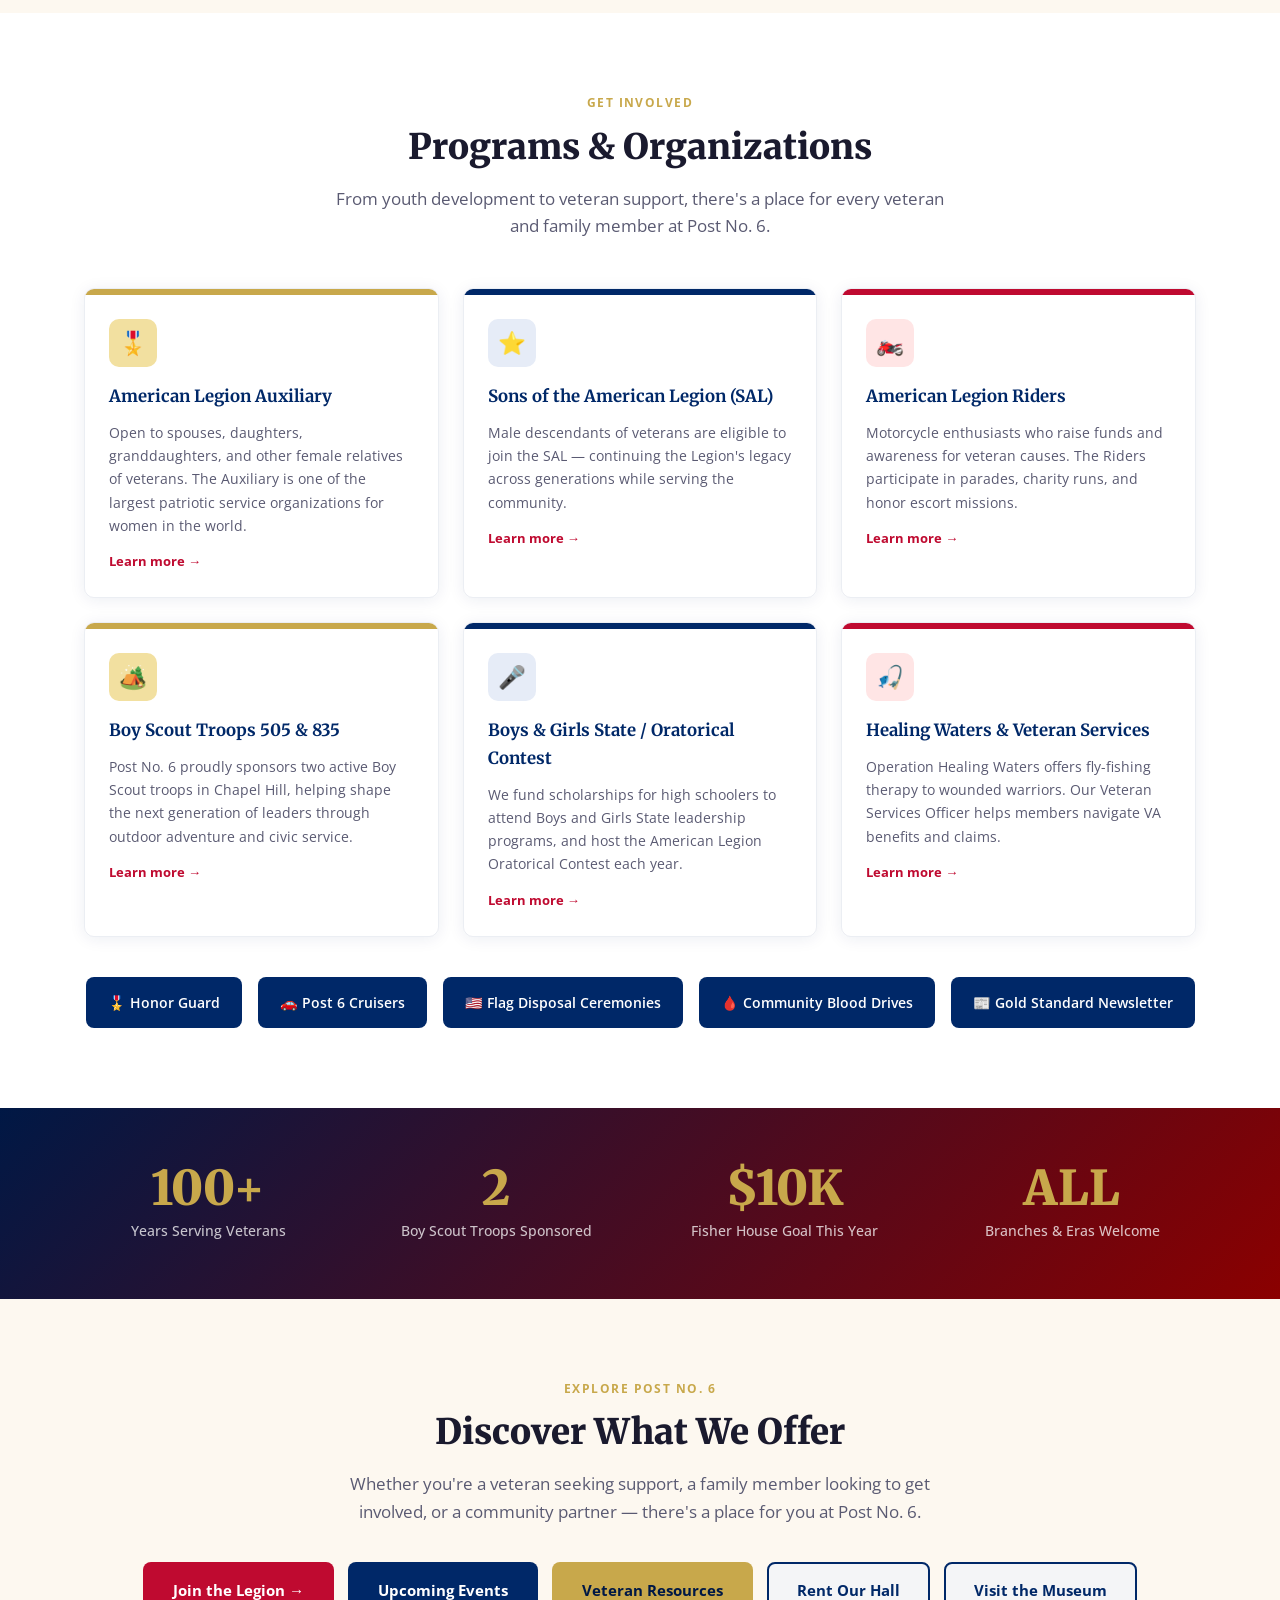
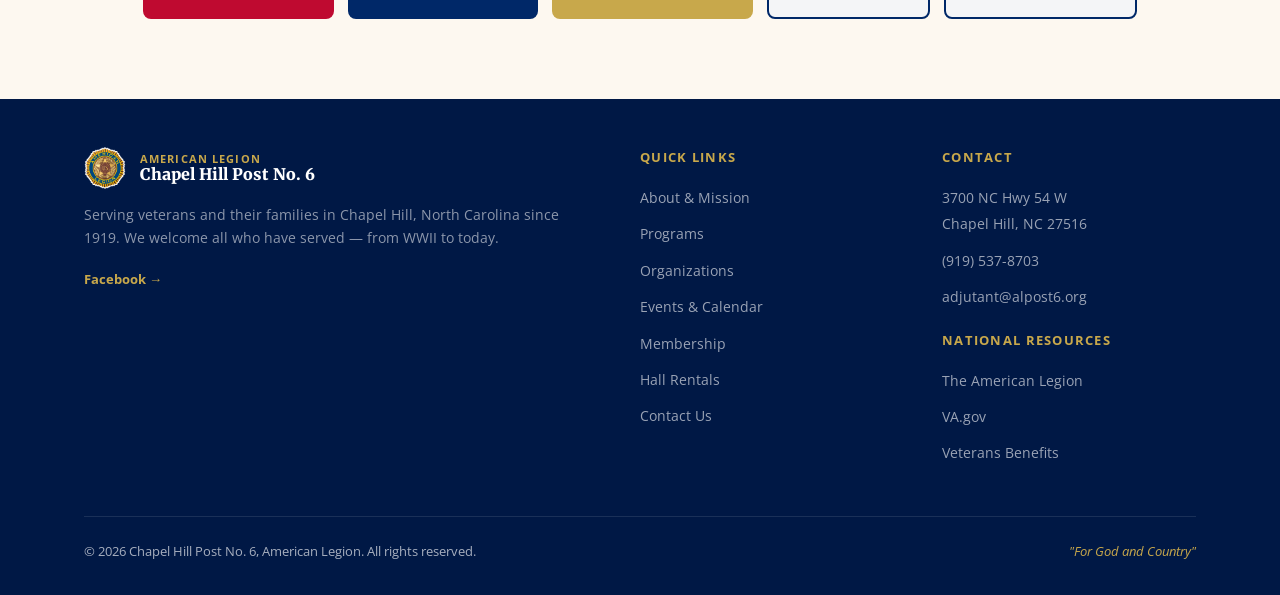
==== commit cc09ba11: "Convert single-page site to 11-page static site for GitHub Pages Split the 2,728-line index.html int" ====
--- a/index.html
+++ b/index.html
@@ -8,882 +8,7 @@
   <link rel="preconnect" href="https://fonts.googleapis.com" />
   <link rel="preconnect" href="https://fonts.gstatic.com" crossorigin />
   <link href="https://fonts.googleapis.com/css2?family=Merriweather:wght@400;700;900&family=Open+Sans:wght@400;500;600;700&display=swap" rel="stylesheet" />
-  <style>
-    /* ── TOKENS ────────────────────────────────────────────── */
-    :root {
-      --navy:    #002868;
-      --navy-dk: #001845;
-      --red:     #BF0A30;
-      --red-dk:  #8B0000;
-      --gold:    #C8A84B;
-      --gold-lt: #F2E0A0;
-      --cream:   #FDF8F0;
-      --gray:    #F4F5F7;
-      --text:    #1A1A2E;
-      --muted:   #5A5A72;
-      --white:   #FFFFFF;
-      --shadow:  0 4px 24px rgba(0,40,104,.12);
-      --radius:  8px;
-      --trans:   .25s ease;
-    }
-
-    /* ── RESET ─────────────────────────────────────────────── */
-    *, *::before, *::after { box-sizing: border-box; margin: 0; padding: 0; }
-    html { scroll-behavior: smooth; }
-    body {
-      font-family: 'Open Sans', sans-serif;
-      color: var(--text);
-      background: var(--white);
-      line-height: 1.65;
-    }
-    img { max-width: 100%; display: block; }
-    a { color: inherit; text-decoration: none; }
-    ul { list-style: none; }
-
-    /* ── UTILITIES ──────────────────────────────────────────── */
-    .container { max-width: 1160px; margin: 0 auto; padding: 0 24px; }
-    .section { padding: 80px 0; }
-    .section-sm { padding: 56px 0; }
-    .label {
-      font-size: .75rem;
-      font-weight: 700;
-      letter-spacing: .12em;
-      text-transform: uppercase;
-      color: var(--gold);
-      margin-bottom: 12px;
-    }
-    h2.section-title {
-      font-family: 'Merriweather', serif;
-      font-size: clamp(1.6rem, 3vw, 2.2rem);
-      font-weight: 900;
-      line-height: 1.25;
-      margin-bottom: 16px;
-    }
-    .section-sub {
-      font-size: 1.05rem;
-      color: var(--muted);
-      max-width: 640px;
-    }
-    .btn {
-      display: inline-flex;
-      align-items: center;
-      gap: 8px;
-      padding: 14px 28px;
-      border-radius: var(--radius);
-      font-weight: 700;
-      font-size: .95rem;
-      cursor: pointer;
-      transition: var(--trans);
-      border: 2px solid transparent;
-    }
-    .btn-primary {
-      background: var(--red);
-      color: var(--white);
-    }
-    .btn-primary:hover { background: var(--red-dk); }
-    .btn-navy {
-      background: var(--navy);
-      color: var(--white);
-    }
-    .btn-navy:hover { background: var(--navy-dk); }
-    .btn-outline {
-      background: transparent;
-      border-color: var(--white);
-      color: var(--white);
-    }
-    .btn-outline:hover { background: rgba(255,255,255,.12); }
-    .btn-gold {
-      background: var(--gold);
-      color: var(--navy-dk);
-    }
-    .btn-gold:hover { background: #b89230; }
-
-    /* fade-up on scroll */
-    .fade-up {
-      opacity: 0;
-      transform: translateY(28px);
-      transition: opacity .55s ease, transform .55s ease;
-    }
-    .fade-up.visible { opacity: 1; transform: none; }
-
-    /* ── HEADER ─────────────────────────────────────────────── */
-    #header {
-      position: sticky;
-      top: 0;
-      z-index: 1000;
-      background: var(--navy-dk);
-      box-shadow: 0 2px 12px rgba(0,0,0,.3);
-      transition: var(--trans);
-    }
-    .header-inner {
-      display: flex;
-      align-items: center;
-      justify-content: space-between;
-      height: 70px;
-    }
-    .logo {
-      display: flex;
-      align-items: center;
-      gap: 14px;
-    }
-    .logo-emblem {
-      width: 46px;
-      height: 46px;
-      flex-shrink: 0;
-    }
-    .logo-text { line-height: 1.2; }
-    .logo-text .post { font-size: .7rem; letter-spacing: .1em; text-transform: uppercase; color: var(--gold); font-weight: 700; }
-    .logo-text .name { font-family: 'Merriweather', serif; font-size: 1rem; color: var(--white); font-weight: 900; }
-    .logo-text .sub { font-size: .68rem; color: rgba(255,255,255,.65); }
-
-    nav { display: flex; align-items: center; gap: 4px; }
-    nav a {
-      font-size: .82rem;
-      font-weight: 600;
-      color: rgba(255,255,255,.82);
-      padding: 6px 10px;
-      border-radius: 4px;
-      transition: var(--trans);
-      white-space: nowrap;
-    }
-    nav a:hover, nav a.active { color: var(--white); background: rgba(255,255,255,.1); }
-
-    .header-cta {
-      display: flex;
-      align-items: center;
-      gap: 10px;
-      flex-shrink: 0;
-    }
-    .header-donate {
-      background: var(--red);
-      color: var(--white);
-      padding: 8px 18px;
-      border-radius: var(--radius);
-      font-size: .82rem;
-      font-weight: 700;
-      transition: var(--trans);
-    }
-    .header-donate:hover { background: var(--red-dk); }
-
-    /* Hamburger */
-    .hamburger {
-      display: none;
-      flex-direction: column;
-      gap: 5px;
-      cursor: pointer;
-      padding: 6px;
-      background: none;
-      border: none;
-    }
-    .hamburger span {
-      display: block;
-      width: 24px;
-      height: 2px;
-      background: var(--white);
-      border-radius: 2px;
-      transition: var(--trans);
-    }
-    .hamburger.open span:nth-child(1) { transform: translateY(7px) rotate(45deg); }
-    .hamburger.open span:nth-child(2) { opacity: 0; }
-    .hamburger.open span:nth-child(3) { transform: translateY(-7px) rotate(-45deg); }
-
-    /* Mobile nav drawer */
-    .mobile-nav {
-      display: none;
-      position: fixed;
-      top: 70px;
-      left: 0; right: 0;
-      background: var(--navy-dk);
-      padding: 20px 24px 32px;
-      z-index: 999;
-      border-top: 2px solid var(--gold);
-    }
-    .mobile-nav.open { display: block; }
-    .mobile-nav a {
-      display: block;
-      padding: 12px 0;
-      font-size: 1rem;
-      font-weight: 600;
-      color: rgba(255,255,255,.85);
-      border-bottom: 1px solid rgba(255,255,255,.08);
-      transition: var(--trans);
-    }
-    .mobile-nav a:hover { color: var(--gold); }
-
-    /* ── HERO ───────────────────────────────────────────────── */
-    #hero {
-      background:
-        linear-gradient(160deg, rgba(0,24,69,.92) 0%, rgba(191,10,48,.75) 100%),
-        url('https://images.unsplash.com/photo-1519671482749-fd09be7ccebf?w=1400&q=80') center/cover no-repeat;
-      min-height: 620px;
-      display: flex;
-      align-items: center;
-      padding: 80px 0;
-    }
-    .hero-content { max-width: 700px; }
-    .hero-badge {
-      display: inline-flex;
-      align-items: center;
-      gap: 8px;
-      background: rgba(200,168,75,.15);
-      border: 1px solid var(--gold);
-      color: var(--gold);
-      font-size: .78rem;
-      font-weight: 700;
-      letter-spacing: .1em;
-      text-transform: uppercase;
-      padding: 6px 14px;
-      border-radius: 100px;
-      margin-bottom: 24px;
-    }
-    .hero-badge::before {
-      content: '';
-      width: 7px; height: 7px;
-      background: var(--gold);
-      border-radius: 50%;
-    }
-    #hero h1 {
-      font-family: 'Merriweather', serif;
-      font-size: clamp(2rem, 5vw, 3.2rem);
-      font-weight: 900;
-      color: var(--white);
-      line-height: 1.15;
-      margin-bottom: 20px;
-    }
-    #hero h1 em {
-      color: var(--gold-lt);
-      font-style: normal;
-    }
-    #hero p {
-      font-size: 1.1rem;
-      color: rgba(255,255,255,.85);
-      margin-bottom: 36px;
-      max-width: 560px;
-    }
-    .hero-actions { display: flex; gap: 14px; flex-wrap: wrap; }
-
-    /* ── INFO BAR ───────────────────────────────────────────── */
-    #info-bar {
-      background: var(--gold);
-      padding: 18px 0;
-    }
-    .info-bar-inner {
-      display: flex;
-      flex-wrap: wrap;
-      gap: 20px;
-      justify-content: center;
-      align-items: center;
-    }
-    .info-item {
-      display: flex;
-      align-items: center;
-      gap: 10px;
-      font-size: .88rem;
-      font-weight: 600;
-      color: var(--navy-dk);
-    }
-    .info-icon {
-      width: 36px; height: 36px;
-      background: var(--navy-dk);
-      border-radius: 50%;
-      display: flex;
-      align-items: center;
-      justify-content: center;
-      flex-shrink: 0;
-    }
-    .info-icon svg { width: 16px; height: 16px; fill: var(--gold); }
-    .info-item .info-label { font-size: .72rem; color: rgba(0,24,69,.65); font-weight: 500; }
-
-    /* ── MISSION / PILLARS ──────────────────────────────────── */
-    #mission {
-      background: var(--cream);
-    }
-    .mission-grid {
-      display: grid;
-      grid-template-columns: 1fr 1fr;
-      gap: 60px;
-      align-items: center;
-    }
-    .pillar-list { display: grid; grid-template-columns: 1fr 1fr; gap: 16px; margin-top: 28px; }
-    .pillar-card {
-      background: var(--white);
-      border-radius: var(--radius);
-      padding: 20px;
-      border-top: 3px solid var(--gold);
-      box-shadow: 0 2px 12px rgba(0,40,104,.06);
-    }
-    .pillar-num {
-      font-family: 'Merriweather', serif;
-      font-size: 1.6rem;
-      font-weight: 900;
-      color: var(--red);
-      line-height: 1;
-      margin-bottom: 6px;
-    }
-    .pillar-title {
-      font-size: .85rem;
-      font-weight: 700;
-      color: var(--navy);
-      text-transform: uppercase;
-      letter-spacing: .06em;
-    }
-    .pillar-desc { font-size: .82rem; color: var(--muted); margin-top: 6px; }
-
-    .mission-img-wrap {
-      position: relative;
-      border-radius: 12px;
-      overflow: hidden;
-      box-shadow: var(--shadow);
-    }
-    .mission-img-wrap img { width: 100%; max-height: 360px; object-fit: contain; background: #eee; }
-    .mission-img-badge {
-      position: absolute;
-      bottom: 20px; left: 20px;
-      background: var(--navy-dk);
-      color: var(--white);
-      padding: 12px 18px;
-      border-radius: var(--radius);
-      border-left: 4px solid var(--gold);
-    }
-    .mission-img-badge .big { font-family: 'Merriweather', serif; font-size: 1.4rem; font-weight: 900; color: var(--gold); }
-    .mission-img-badge .sm { font-size: .78rem; color: rgba(255,255,255,.8); }
-
-    /* ── PROGRAMS ───────────────────────────────────────────── */
-    #programs { background: var(--white); }
-    .programs-header { text-align: center; margin-bottom: 48px; }
-    .programs-header .section-sub { margin: 0 auto; }
-    .programs-grid {
-      display: grid;
-      grid-template-columns: repeat(auto-fill, minmax(280px, 1fr));
-      gap: 24px;
-    }
-    .prog-card {
-      border-radius: 10px;
-      overflow: hidden;
-      box-shadow: 0 2px 16px rgba(0,40,104,.08);
-      transition: transform var(--trans), box-shadow var(--trans);
-      border: 1px solid rgba(0,40,104,.08);
-    }
-    .prog-card:hover {
-      transform: translateY(-4px);
-      box-shadow: 0 8px 32px rgba(0,40,104,.14);
-    }
-    .prog-card-top {
-      height: 6px;
-      background: var(--gold);
-    }
-    .prog-card-top.red { background: var(--red); }
-    .prog-card-top.navy { background: var(--navy); }
-    .prog-card-body { padding: 24px; }
-    .prog-icon {
-      width: 48px; height: 48px;
-      border-radius: 10px;
-      display: flex;
-      align-items: center;
-      justify-content: center;
-      margin-bottom: 16px;
-      font-size: 1.4rem;
-    }
-    .prog-icon.gold-bg { background: var(--gold-lt); }
-    .prog-icon.red-bg { background: #FFE5E5; }
-    .prog-icon.navy-bg { background: #E6ECF7; }
-    .prog-card-body h3 {
-      font-family: 'Merriweather', serif;
-      font-size: 1.05rem;
-      font-weight: 700;
-      color: var(--navy);
-      margin-bottom: 10px;
-    }
-    .prog-card-body p { font-size: .88rem; color: var(--muted); }
-    .prog-link {
-      display: inline-flex;
-      align-items: center;
-      gap: 4px;
-      font-size: .82rem;
-      font-weight: 700;
-      color: var(--red);
-      margin-top: 14px;
-    }
-    .prog-link:hover { gap: 8px; }
-
-    /* ── EVENTS ─────────────────────────────────────────────── */
-    #events { background: var(--gray); }
-    .events-header {
-      display: flex;
-      align-items: flex-end;
-      justify-content: space-between;
-      margin-bottom: 40px;
-      flex-wrap: wrap;
-      gap: 16px;
-    }
-    .events-grid {
-      display: grid;
-      grid-template-columns: repeat(auto-fill, minmax(300px, 1fr));
-      gap: 24px;
-    }
-    .event-card {
-      background: var(--white);
-      border-radius: 10px;
-      overflow: hidden;
-      box-shadow: 0 2px 16px rgba(0,40,104,.07);
-      display: flex;
-      transition: transform var(--trans);
-    }
-    .event-card:hover { transform: translateY(-3px); }
-    .event-date-block {
-      width: 72px;
-      flex-shrink: 0;
-      background: var(--navy);
-      display: flex;
-      flex-direction: column;
-      align-items: center;
-      justify-content: center;
-      padding: 12px;
-      color: var(--white);
-    }
-    .event-month { font-size: .68rem; font-weight: 700; letter-spacing: .1em; text-transform: uppercase; color: var(--gold); }
-    .event-day { font-family: 'Merriweather', serif; font-size: 1.8rem; font-weight: 900; line-height: 1; }
-    .event-year { font-size: .62rem; color: rgba(255,255,255,.55); letter-spacing: .05em; margin-top: 2px; }
-    .event-body { padding: 18px; flex: 1; }
-    .event-tag {
-      font-size: .7rem;
-      font-weight: 700;
-      letter-spacing: .1em;
-      text-transform: uppercase;
-      color: var(--red);
-      margin-bottom: 6px;
-    }
-    .event-body h3 {
-      font-family: 'Merriweather', serif;
-      font-size: .95rem;
-      font-weight: 700;
-      color: var(--navy);
-      margin-bottom: 6px;
-    }
-    .event-meta { font-size: .8rem; color: var(--muted); }
-
-    /* ── MEETING INFO ───────────────────────────────────────── */
-    #meeting {
-      background: var(--navy);
-      color: var(--white);
-    }
-    .meeting-inner {
-      display: grid;
-      grid-template-columns: 1fr 1fr;
-      gap: 60px;
-      align-items: center;
-    }
-    #meeting h2 { font-family: 'Merriweather', serif; font-size: clamp(1.6rem, 3vw, 2.2rem); font-weight: 900; margin-bottom: 16px; }
-    #meeting .label { color: var(--gold); }
-    #meeting p { color: rgba(255,255,255,.78); margin-bottom: 28px; }
-    .schedule-blocks { display: flex; flex-direction: column; gap: 12px; }
-    .sched-item {
-      display: flex;
-      align-items: center;
-      gap: 16px;
-      background: rgba(255,255,255,.07);
-      border-radius: var(--radius);
-      padding: 14px 18px;
-      border-left: 3px solid var(--gold);
-    }
-    .sched-time {
-      font-family: 'Merriweather', serif;
-      font-size: 1.1rem;
-      font-weight: 900;
-      color: var(--gold);
-      min-width: 60px;
-    }
-    .sched-desc { font-size: .9rem; color: rgba(255,255,255,.85); }
-
-    /* ── MEMBERSHIP ─────────────────────────────────────────── */
-    #membership { background: var(--cream); }
-    .membership-grid {
-      display: grid;
-      grid-template-columns: repeat(auto-fill, minmax(260px, 1fr));
-      gap: 24px;
-      margin-top: 40px;
-    }
-    .mem-card {
-      background: var(--white);
-      border-radius: 10px;
-      padding: 28px;
-      box-shadow: 0 2px 14px rgba(0,40,104,.07);
-      text-align: center;
-      border-bottom: 3px solid transparent;
-      transition: var(--trans);
-    }
-    .mem-card:hover { border-bottom-color: var(--gold); transform: translateY(-3px); }
-    .mem-icon { font-size: 2.4rem; margin-bottom: 14px; }
-    .mem-card h3 {
-      font-family: 'Merriweather', serif;
-      font-size: 1.1rem;
-      color: var(--navy);
-      margin-bottom: 10px;
-    }
-    .mem-card p { font-size: .85rem; color: var(--muted); }
-    .mem-price {
-      font-family: 'Merriweather', serif;
-      font-size: 1.5rem;
-      font-weight: 900;
-      color: var(--red);
-      margin-top: 16px;
-    }
-    .mem-price span { font-size: .85rem; color: var(--muted); font-weight: 400; font-family: 'Open Sans', sans-serif; }
-
-    .mem-cta {
-      background: var(--navy-dk);
-      border-radius: 12px;
-      padding: 48px;
-      text-align: center;
-      margin-top: 48px;
-      color: var(--white);
-    }
-    .mem-cta h3 {
-      font-family: 'Merriweather', serif;
-      font-size: 1.6rem;
-      font-weight: 900;
-      margin-bottom: 12px;
-    }
-    .mem-cta p { color: rgba(255,255,255,.75); max-width: 500px; margin: 0 auto 28px; }
-
-    /* ── FUNDRAISERS ────────────────────────────────────────── */
-    #fundraisers { background: var(--white); }
-    .fundraisers-grid {
-      display: grid;
-      grid-template-columns: repeat(auto-fill, minmax(300px, 1fr));
-      gap: 24px;
-      margin-top: 40px;
-    }
-    .fund-card {
-      border-radius: 10px;
-      overflow: hidden;
-      box-shadow: 0 2px 16px rgba(0,40,104,.08);
-      border: 1px solid rgba(0,40,104,.07);
-    }
-    .fund-header {
-      background: var(--navy);
-      padding: 20px 24px;
-      color: var(--white);
-    }
-    .fund-header .tag {
-      font-size: .7rem;
-      font-weight: 700;
-      letter-spacing: .1em;
-      text-transform: uppercase;
-      color: var(--gold);
-      margin-bottom: 6px;
-    }
-    .fund-header h3 {
-      font-family: 'Merriweather', serif;
-      font-size: 1.05rem;
-      font-weight: 700;
-    }
-    .fund-body { padding: 20px 24px; }
-    .fund-body p { font-size: .88rem; color: var(--muted); margin-bottom: 16px; }
-    .fund-goal {
-      background: var(--gray);
-      border-radius: 6px;
-      padding: 10px 14px;
-      font-size: .82rem;
-      font-weight: 700;
-      color: var(--navy);
-      margin-bottom: 16px;
-    }
-    .progress-bar {
-      height: 6px;
-      background: rgba(0,40,104,.1);
-      border-radius: 3px;
-      margin-top: 8px;
-      overflow: hidden;
-    }
-    .progress-fill {
-      height: 100%;
-      background: linear-gradient(90deg, var(--navy), var(--red));
-      border-radius: 3px;
-    }
-
-    /* ── RENTALS ────────────────────────────────────────────── */
-    #rentals { background: var(--gray); }
-    .rentals-inner {
-      display: grid;
-      grid-template-columns: 1fr 1fr;
-      gap: 60px;
-      align-items: center;
-    }
-    .rental-features { display: flex; flex-direction: column; gap: 14px; margin-top: 28px; }
-    .rental-feat {
-      display: flex;
-      align-items: flex-start;
-      gap: 14px;
-    }
-    .rental-feat-icon {
-      width: 36px; height: 36px;
-      border-radius: 8px;
-      background: var(--navy);
-      display: flex;
-      align-items: center;
-      justify-content: center;
-      flex-shrink: 0;
-      font-size: 1rem;
-      color: var(--white);
-    }
-    .rental-feat-text h4 { font-size: .92rem; font-weight: 700; color: var(--navy); margin-bottom: 2px; }
-    .rental-feat-text p { font-size: .82rem; color: var(--muted); }
-    .rental-img-wrap {
-      border-radius: 12px;
-      overflow: hidden;
-      box-shadow: var(--shadow);
-    }
-    .rental-img-wrap img { width: 100%; max-height: 320px; object-fit: contain; background: #eee; }
-
-    /* ── IMPACT STATS ───────────────────────────────────────── */
-    #impact {
-      background: linear-gradient(135deg, var(--navy-dk) 0%, var(--red-dk) 100%);
-      color: var(--white);
-    }
-    .stats-grid {
-      display: grid;
-      grid-template-columns: repeat(4, 1fr);
-      gap: 40px;
-      text-align: center;
-    }
-    .stat-num {
-      font-family: 'Merriweather', serif;
-      font-size: clamp(2rem, 4vw, 3rem);
-      font-weight: 900;
-      color: var(--gold);
-      line-height: 1;
-      margin-bottom: 8px;
-    }
-    .stat-label {
-      font-size: .85rem;
-      color: rgba(255,255,255,.75);
-      font-weight: 500;
-    }
-
-    /* ── CONTACT / LOCATION ─────────────────────────────────── */
-    #contact { background: var(--cream); }
-    .contact-grid {
-      display: grid;
-      grid-template-columns: 1fr 1fr;
-      gap: 60px;
-      align-items: start;
-    }
-    .contact-item {
-      display: flex;
-      gap: 16px;
-      margin-bottom: 24px;
-    }
-    .contact-icon {
-      width: 44px; height: 44px;
-      border-radius: 10px;
-      background: var(--navy);
-      display: flex;
-      align-items: center;
-      justify-content: center;
-      flex-shrink: 0;
-      font-size: 1.1rem;
-      color: var(--white);
-    }
-    .contact-item h4 { font-size: .82rem; font-weight: 700; color: var(--muted); text-transform: uppercase; letter-spacing: .06em; margin-bottom: 4px; }
-    .contact-item p, .contact-item a { font-size: .95rem; color: var(--navy); font-weight: 600; }
-    .contact-item a:hover { color: var(--red); }
-
-    .map-wrap {
-      border-radius: 12px;
-      overflow: hidden;
-      box-shadow: var(--shadow);
-      height: 380px;
-      background: #ddd;
-    }
-    .map-wrap iframe { width: 100%; height: 100%; border: none; }
-
-    .social-links { display: flex; gap: 12px; margin-top: 28px; }
-    .social-link {
-      display: flex;
-      align-items: center;
-      gap: 8px;
-      background: var(--navy);
-      color: var(--white);
-      padding: 10px 18px;
-      border-radius: var(--radius);
-      font-size: .82rem;
-      font-weight: 700;
-      transition: var(--trans);
-    }
-    .social-link:hover { background: var(--red); }
-
-    /* ── FOOTER ─────────────────────────────────────────────── */
-    footer {
-      background: var(--navy-dk);
-      color: rgba(255,255,255,.65);
-      padding: 48px 0 32px;
-    }
-    .footer-inner {
-      display: grid;
-      grid-template-columns: 2fr 1fr 1fr;
-      gap: 48px;
-      margin-bottom: 40px;
-    }
-    .footer-brand .logo-text .post,
-    .footer-brand .logo-text .name,
-    .footer-brand .logo-text .sub { color: rgba(255,255,255,.65); }
-    .footer-brand .logo-text .name { color: var(--white); }
-    .footer-brand p {
-      font-size: .85rem;
-      margin-top: 14px;
-      line-height: 1.7;
-      color: rgba(255,255,255,.55);
-    }
-    .footer-col h4 {
-      font-size: .8rem;
-      font-weight: 700;
-      letter-spacing: .1em;
-      text-transform: uppercase;
-      color: var(--gold);
-      margin-bottom: 16px;
-    }
-    .footer-col ul li { margin-bottom: 10px; }
-    .footer-col ul li a {
-      font-size: .85rem;
-      color: rgba(255,255,255,.6);
-      transition: var(--trans);
-    }
-    .footer-col ul li a:hover { color: var(--white); }
-
-    .footer-bottom {
-      border-top: 1px solid rgba(255,255,255,.1);
-      padding-top: 24px;
-      display: flex;
-      justify-content: space-between;
-      align-items: center;
-      flex-wrap: wrap;
-      gap: 12px;
-      font-size: .8rem;
-    }
-    .footer-bottom a { color: var(--gold); }
-    .footer-bottom a:hover { text-decoration: underline; }
-    .al-motto {
-      font-style: italic;
-      color: var(--gold);
-      font-size: .82rem;
-    }
-
-    /* ── RESPONSIVE ─────────────────────────────────────────── */
-    @media (max-width: 900px) {
-      .mission-grid,
-      .meeting-inner,
-      .rentals-inner,
-      .contact-grid { grid-template-columns: 1fr; gap: 40px; }
-      .stats-grid { grid-template-columns: repeat(2, 1fr); }
-      .footer-inner { grid-template-columns: 1fr 1fr; }
-      .mission-img-wrap { order: -1; }
-      .mission-img-wrap img { max-height: 240px; }
-      .rental-img-wrap img { height: 260px; }
-    }
-    @media (max-width: 700px) {
-      nav { display: none; }
-      .hamburger { display: flex; }
-      .header-donate { display: none; }
-      .section { padding: 56px 0; }
-      .hero-actions { flex-direction: column; }
-      .hero-actions .btn { width: 100%; justify-content: center; }
-      .pillar-list { grid-template-columns: 1fr; }
-      .stats-grid { grid-template-columns: 1fr 1fr; gap: 24px; }
-      .footer-inner { grid-template-columns: 1fr; gap: 32px; }
-      .footer-bottom { flex-direction: column; text-align: center; }
-      .mem-cta { padding: 32px 20px; }
-    }
-
-    /* ── ORGANIZATIONS MODAL ─────────────────────────────── */
-    .org-overlay {
-      display: none;
-      position: fixed;
-      inset: 0;
-      background: rgba(0,24,69,.65);
-      z-index: 2000;
-      overflow-y: auto;
-      padding: 40px 16px;
-      backdrop-filter: blur(2px);
-    }
-    .org-overlay.open { display: flex; align-items: flex-start; justify-content: center; }
-    .org-dialog {
-      background: var(--white);
-      border-radius: 16px;
-      width: 100%;
-      max-width: 1000px;
-      position: relative;
-      padding: 48px 48px 56px;
-      margin: auto;
-      animation: modalIn .22s ease;
-    }
-    @keyframes modalIn {
-      from { opacity: 0; transform: translateY(18px); }
-      to   { opacity: 1; transform: none; }
-    }
-    .org-close {
-      position: absolute;
-      top: 18px; right: 22px;
-      background: none;
-      border: none;
-      font-size: 1.8rem;
-      color: var(--muted);
-      cursor: pointer;
-      line-height: 1;
-      transition: color var(--trans);
-    }
-    .org-close:hover { color: var(--red); }
-    .org-modal-head { margin-bottom: 28px; }
-    .org-tabs {
-      display: flex;
-      gap: 4px;
-      border-bottom: 2px solid rgba(0,40,104,.12);
-      margin-bottom: 36px;
-    }
-    .org-tab-btn {
-      padding: 10px 22px;
-      font-family: 'Open Sans', sans-serif;
-      font-size: .88rem;
-      font-weight: 700;
-      color: var(--muted);
-      background: none;
-      border: none;
-      border-bottom: 3px solid transparent;
-      margin-bottom: -2px;
-      cursor: pointer;
-      transition: color var(--trans), border-color var(--trans);
-      white-space: nowrap;
-    }
-    .org-tab-btn:hover { color: var(--navy); }
-    .org-tab-btn.active { color: var(--navy); border-bottom-color: var(--navy); }
-    .org-panel { display: none; }
-    .org-panel.active { display: block; }
-    .org-item-btn {
-      flex: 1 1 auto;
-      padding: 11px 16px;
-      font-family: 'Open Sans', sans-serif;
-      font-size: .82rem;
-      font-weight: 600;
-      color: var(--muted);
-      background: var(--gray);
-      border: none;
-      border-right: 1px solid rgba(0,40,104,.1);
-      cursor: pointer;
-      transition: background var(--trans), color var(--trans);
-      text-align: left;
-      white-space: nowrap;
-    }
-    .org-item-btn:last-child { border-right: none; }
-    .org-item-btn:hover { background: #e8ecf4; color: var(--navy); }
-    .org-item-btn.active { background: var(--navy); color: var(--white); }
-    .org-detail { display: none; }
-    .org-detail.active { display: block; }
-    @media (max-width: 700px) {
-      .org-dialog { padding: 32px 20px 40px; }
-      .org-tab-btn { font-size: .8rem; padding: 8px 14px; }
-      .org-item-btn { font-size: .75rem; padding: 9px 10px; }
-    }
-  </style>
+  <link rel="stylesheet" href="css/styles.css" />
 </head>
 <body>
 
@@ -891,8 +16,8 @@
 <header id="header">
   <div class="container">
     <div class="header-inner">
-      <a href="#" class="logo">
-        <img src="al-seal.png" alt="American Legion Emblem" class="logo-emblem" />
+      <a href="index.html" class="logo">
+        <img src="images/al-seal.png" alt="American Legion Emblem" class="logo-emblem" />
         <div class="logo-text">
           <div class="post">American Legion</div>
           <div class="name">Chapel Hill Post No. 6</div>
@@ -901,18 +26,18 @@
       </a>
 
       <nav>
-        <a href="#mission">About</a>
-        <a href="#" class="home-trigger">Home</a>
-        <a href="#programs">Programs</a>
-        <a href="#" class="org-trigger">Organizations</a>
-        <a href="#" class="heroes-trigger">Our Heroes</a>
-        <a href="#events">Events</a>
+        <a href="about.html">About</a>
+        <a href="index.html">Home</a>
+        <a href="programs.html">Programs</a>
+        <a href="organizations.html">Organizations</a>
+        <a href="heroes.html">Our Heroes</a>
+        <a href="events.html">Events</a>
         <a href="https://chapelhillpost6.com/news/calendar/" target="_blank" rel="noopener noreferrer">Calendar</a>
-        <a href="#membership">Membership</a>
-        <a href="#" class="help-trigger">Help</a>
-        <a href="#" class="museum-trigger">Museum</a>
-        <a href="#rentals">Rentals</a>
-        <a href="#contact">Contact</a>
+        <a href="membership.html">Membership</a>
+        <a href="resources.html">Help</a>
+        <a href="museum.html">Museum</a>
+        <a href="rentals.html">Rentals</a>
+        <a href="contact.html">Contact</a>
       </nav>
 
       <div class="header-cta">
@@ -927,19 +52,18 @@
 
 <!-- Mobile Nav -->
 <div class="mobile-nav" id="mobileNav">
-  <a href="#mission" class="mob-link">About</a>
-  <a href="#" class="mob-link home-trigger">Home</a>
-  <a href="#programs" class="mob-link">Programs</a>
-  <a href="#" class="mob-link org-trigger">Organizations</a>
-  <a href="#" class="mob-link heroes-trigger">Our Heroes</a>
-  <a href="#events" class="mob-link">Events</a>
+  <a href="about.html" class="mob-link">About</a>
+  <a href="index.html" class="mob-link">Home</a>
+  <a href="programs.html" class="mob-link">Programs</a>
+  <a href="organizations.html" class="mob-link">Organizations</a>
+  <a href="heroes.html" class="mob-link">Our Heroes</a>
+  <a href="events.html" class="mob-link">Events</a>
   <a href="https://chapelhillpost6.com/news/calendar/" target="_blank" rel="noopener noreferrer" class="mob-link">Calendar</a>
-  <a href="#membership" class="mob-link">Membership</a>
-  <a href="#fundraisers" class="mob-link">Fundraisers</a>
-  <a href="#" class="mob-link help-trigger">Help</a>
-  <a href="#" class="mob-link museum-trigger">Museum</a>
-  <a href="#rentals" class="mob-link">Rentals</a>
-  <a href="#contact" class="mob-link">Contact</a>
+  <a href="membership.html" class="mob-link">Membership</a>
+  <a href="resources.html" class="mob-link">Help</a>
+  <a href="museum.html" class="mob-link">Museum</a>
+  <a href="rentals.html" class="mob-link">Rentals</a>
+  <a href="contact.html" class="mob-link">Contact</a>
 </div>
 
 <!-- ══ HERO ══════════════════════════════════════════════════ -->
@@ -951,7 +75,7 @@
       <p>Chapel Hill Post No. 6 proudly serves veterans and their families — from WWII to today's conflicts. Join us, volunteer, or simply find the support you've earned.</p>
       <div class="hero-actions">
         <a href="https://mylegion.org/personifyebusiness/Membership/Join/MembershipJoinRegistration/ProductId/134075/RateCode/DMS_1YR_RATE4/sourcecode/OLJOIN045#mylegion" target="_blank" rel="noopener" class="btn btn-primary">Join the Legion &rarr;</a>
-        <a href="#contact" class="btn btn-outline">Visit Us</a>
+        <a href="contact.html" class="btn btn-outline">Visit Us</a>
       </div>
     </div>
   </div>
@@ -1031,11 +155,14 @@
             <div class="pillar-desc">Investing in the next generation through scouting, Boys State, and scholarships.</div>
           </div>
         </div>
+        <div style="margin-top:28px;">
+          <a href="about.html" class="btn btn-navy">Learn More About Our Mission &rarr;</a>
+        </div>
       </div>
 
       <div class="mission-img-wrap fade-up">
         <img
-          src="Building.jpg"
+          src="images/Building.jpg"
           alt="Chapel Hill Post No. 6 building"
         />
         <div class="mission-img-badge">
@@ -1047,7 +174,7 @@
   </div>
 </section>
 
-<!-- ══ PROGRAMS ══════════════════════════════════════════════ -->
+<!-- ══ PROGRAMS PREVIEW ═════════════════════════════════════ -->
 <section id="programs" class="section">
   <div class="container">
     <div class="programs-header fade-up">
@@ -1063,7 +190,7 @@
           <div class="prog-icon gold-bg">🎖️</div>
           <h3>American Legion Auxiliary</h3>
           <p>Open to spouses, daughters, granddaughters, and other female relatives of veterans. The Auxiliary is one of the largest patriotic service organizations for women in the world.</p>
-          <div class="prog-link">Learn more &rarr;</div>
+          <a href="programs.html" class="prog-link">Learn more &rarr;</a>
         </div>
       </div>
 
@@ -1073,7 +200,7 @@
           <div class="prog-icon navy-bg">⭐</div>
           <h3>Sons of the American Legion (SAL)</h3>
           <p>Male descendants of veterans are eligible to join the SAL — continuing the Legion's legacy across generations while serving the community.</p>
-          <div class="prog-link">Learn more &rarr;</div>
+          <a href="programs.html" class="prog-link">Learn more &rarr;</a>
         </div>
       </div>
 
@@ -1083,7 +210,7 @@
           <div class="prog-icon red-bg">🏍️</div>
           <h3>American Legion Riders</h3>
           <p>Motorcycle enthusiasts who raise funds and awareness for veteran causes. The Riders participate in parades, charity runs, and honor escort missions.</p>
-          <div class="prog-link">Learn more &rarr;</div>
+          <a href="programs.html" class="prog-link">Learn more &rarr;</a>
         </div>
       </div>
 
@@ -1093,7 +220,7 @@
           <div class="prog-icon gold-bg">🏕️</div>
           <h3>Boy Scout Troops 505 &amp; 835</h3>
           <p>Post No. 6 proudly sponsors two active Boy Scout troops in Chapel Hill, helping shape the next generation of leaders through outdoor adventure and civic service.</p>
-          <div class="prog-link">Learn more &rarr;</div>
+          <a href="programs.html" class="prog-link">Learn more &rarr;</a>
         </div>
       </div>
 
@@ -1103,7 +230,7 @@
           <div class="prog-icon navy-bg">🎤</div>
           <h3>Boys &amp; Girls State / Oratorical Contest</h3>
           <p>We fund scholarships for high schoolers to attend Boys and Girls State leadership programs, and host the American Legion Oratorical Contest each year.</p>
-          <div class="prog-link">Learn more &rarr;</div>
+          <a href="programs.html" class="prog-link">Learn more &rarr;</a>
         </div>
       </div>
 
@@ -1113,362 +240,18 @@
           <div class="prog-icon red-bg">🎣</div>
           <h3>Healing Waters &amp; Veteran Services</h3>
           <p>Operation Healing Waters offers fly-fishing therapy to wounded warriors. Our Veteran Services Officer helps members navigate VA benefits and claims.</p>
-          <div class="prog-link">Learn more &rarr;</div>
+          <a href="programs.html" class="prog-link">Learn more &rarr;</a>
         </div>
       </div>
     </div>
 
     <!-- Honor programs -->
-    <div style="margin-top:40px; display:flex; flex-wrap:wrap; gap:16px; justify-content:center;">
-      <div style="background:var(--navy);color:var(--white);border-radius:8px;padding:14px 22px;font-size:.88rem;font-weight:600;display:flex;align-items:center;gap:8px;">
-        🎖️ Honor Guard
-      </div>
-      <div style="background:var(--navy);color:var(--white);border-radius:8px;padding:14px 22px;font-size:.88rem;font-weight:600;display:flex;align-items:center;gap:8px;">
-        🚗 Post 6 Cruisers
-      </div>
-      <div style="background:var(--navy);color:var(--white);border-radius:8px;padding:14px 22px;font-size:.88rem;font-weight:600;display:flex;align-items:center;gap:8px;">
-        🇺🇸 Flag Disposal Ceremonies
-      </div>
-      <div style="background:var(--navy);color:var(--white);border-radius:8px;padding:14px 22px;font-size:.88rem;font-weight:600;display:flex;align-items:center;gap:8px;">
-        🩸 Community Blood Drives
-      </div>
-      <div style="background:var(--navy);color:var(--white);border-radius:8px;padding:14px 22px;font-size:.88rem;font-weight:600;display:flex;align-items:center;gap:8px;">
-        📰 Gold Standard Newsletter
-      </div>
-    </div>
-  </div>
-</section>
-
-<!-- ══ EVENTS ════════════════════════════════════════════════ -->
-<section id="events" class="section">
-  <div class="container">
-    <div class="events-header">
-      <div class="fade-up">
-        <div class="label">What's Coming Up</div>
-        <h2 class="section-title">Upcoming Events</h2>
-      </div>
-      <a href="https://chapelhillpost6.com/news/calendar/" target="_blank" rel="noopener noreferrer" class="btn btn-navy fade-up">Full Calendar &rarr;</a>
-    </div>
-
-    <div class="events-grid">
-      <div class="event-card fade-up">
-        <div class="event-date-block">
-          <div class="event-month">Mar</div>
-          <div class="event-day">4</div>
-          <div class="event-year">2026</div>
-        </div>
-        <div class="event-body">
-          <div class="event-tag">Social</div>
-          <h3>Wednesday Social</h3>
-          <div class="event-meta">Post No. 6 Hall<br/>All Members &amp; Guests Welcome</div>
-        </div>
-      </div>
-
-      <div class="event-card fade-up">
-        <div class="event-date-block">
-          <div class="event-month">Mar</div>
-          <div class="event-day">5</div>
-          <div class="event-year">2026</div>
-        </div>
-        <div class="event-body">
-          <div class="event-tag">Committee</div>
-          <h3>PEC Meeting</h3>
-          <div class="event-meta">Post No. 6 Hall<br/>Post Executive Committee</div>
-        </div>
-      </div>
-
-      <div class="event-card fade-up">
-        <div class="event-date-block">
-          <div class="event-month">Mar</div>
-          <div class="event-day">10</div>
-          <div class="event-year">2026</div>
-        </div>
-        <div class="event-body">
-          <div class="event-tag">Monthly Meeting</div>
-          <h3>March Post Meeting</h3>
-          <div class="event-meta">5:30 PM Social &bull; 6:30 PM Dinner<br/>7:30 PM Official Meeting</div>
-        </div>
-      </div>
-
-      <div class="event-card fade-up">
-        <div class="event-date-block">
-          <div class="event-month">Mar</div>
-          <div class="event-day">12</div>
-          <div class="event-year">2026</div>
-        </div>
-        <div class="event-body">
-          <div class="event-tag">Meeting</div>
-          <h3>Legion Riders &amp; SAL Meeting</h3>
-          <div class="event-meta">Post No. 6 Hall<br/>Legion Riders &amp; Sons of the American Legion</div>
-        </div>
-      </div>
-
-      <div class="event-card fade-up">
-        <div class="event-date-block">
-          <div class="event-month">Mar</div>
-          <div class="event-day">18</div>
-          <div class="event-year">2026</div>
-        </div>
-        <div class="event-body">
-          <div class="event-tag">Social</div>
-          <h3>Wednesday Social</h3>
-          <div class="event-meta">Post No. 6 Hall<br/>All Members &amp; Guests Welcome</div>
-        </div>
-      </div>
-
-      <div class="event-card fade-up">
-        <div class="event-date-block">
-          <div class="event-month">Mar</div>
-          <div class="event-day">25</div>
-          <div class="event-year">2026</div>
-        </div>
-        <div class="event-body">
-          <div class="event-tag">Social</div>
-          <h3>Wednesday Social</h3>
-          <div class="event-meta">Post No. 6 Hall<br/>All Members &amp; Guests Welcome</div>
-        </div>
-      </div>
-
-      <div class="event-card fade-up">
-        <div class="event-date-block">
-          <div class="event-month">Mar</div>
-          <div class="event-day">28</div>
-          <div class="event-year">2026</div>
-        </div>
-        <div class="event-body">
-          <div class="event-tag">SAL Event</div>
-          <h3>SAL Pancake Breakfast</h3>
-          <div class="event-meta">Post No. 6 Hall<br/>Sons of the American Legion</div>
-        </div>
-      </div>
-
-      <div class="event-card fade-up">
-        <div class="event-date-block">
-          <div class="event-month">Apr</div>
-          <div class="event-day">1</div>
-          <div class="event-year">2026</div>
-        </div>
-        <div class="event-body">
-          <div class="event-tag">Social</div>
-          <h3>Wednesday Social</h3>
-          <div class="event-meta">Post No. 6 Hall<br/>All Members &amp; Guests Welcome</div>
-        </div>
-      </div>
-
-      <div class="event-card fade-up">
-        <div class="event-date-block">
-          <div class="event-month">Apr</div>
-          <div class="event-day">2</div>
-          <div class="event-year">2026</div>
-        </div>
-        <div class="event-body">
-          <div class="event-tag">Meeting</div>
-          <h3>PEC Meeting</h3>
-          <div class="event-meta">Post No. 6 Hall<br/>Post Executive Committee</div>
-        </div>
-      </div>
-
-      <div class="event-card fade-up">
-        <div class="event-date-block">
-          <div class="event-month">May</div>
-          <div class="event-day">26</div>
-          <div class="event-year">2026</div>
-        </div>
-        <div class="event-body">
-          <div class="event-tag">Ceremony</div>
-          <h3>Memorial Day Ceremony</h3>
-          <div class="event-meta">10:00 AM &bull; Post No. 6 Grounds<br/>Honor Guard &bull; Public Welcome</div>
-        </div>
-      </div>
-
-      <div class="event-card fade-up">
-        <div class="event-date-block">
-          <div class="event-month">Jun</div>
-          <div class="event-day">10</div>
-          <div class="event-year">2026</div>
-        </div>
-        <div class="event-body">
-          <div class="event-tag">Monthly Meeting</div>
-          <h3>June Post Meeting</h3>
-          <div class="event-meta">5:30 PM Social &bull; 6:30 PM Dinner<br/>7:30 PM Official Meeting</div>
-        </div>
-      </div>
-
-      <div class="event-card fade-up">
-        <div class="event-date-block">
-          <div class="event-month">Sep</div>
-          <div class="event-day">20</div>
-          <div class="event-year">2026</div>
-        </div>
-        <div class="event-body">
-          <div class="event-tag">Community</div>
-          <h3>Fall Festival</h3>
-          <div class="event-meta">All Day &bull; Post No. 6 Hall<br/>Food, Live Music, Family Fun</div>
-        </div>
-      </div>
-
-      <div class="event-card fade-up">
-        <div class="event-date-block">
-          <div class="event-month">Oct</div>
-          <div class="event-day">15</div>
-          <div class="event-year">2026</div>
-        </div>
-        <div class="event-body">
-          <div class="event-tag">Community Service</div>
-          <h3>Community Blood Drive</h3>
-          <div class="event-meta">9:00 AM – 3:00 PM &bull; Post Hall<br/>Walk-ins Welcome</div>
-        </div>
-      </div>
-
-      <div class="event-card fade-up">
-        <div class="event-date-block">
-          <div class="event-month">Nov</div>
-          <div class="event-day">11</div>
-          <div class="event-year">2026</div>
-        </div>
-        <div class="event-body">
-          <div class="event-tag">Veterans Day</div>
-          <h3>Veterans Day Luncheon</h3>
-          <div class="event-meta">12:00 PM &bull; Post No. 6 Hall<br/>All Veterans &amp; Families Welcome</div>
-        </div>
-      </div>
-
-    </div>
-  </div>
-</section>
-
-<!-- ══ MEETING INFO ══════════════════════════════════════════ -->
-<section id="meeting" class="section">
-  <div class="container">
-    <div class="meeting-inner">
-      <div class="fade-up">
-        <div class="label">Come Meet Us</div>
-        <h2>Every Second Tuesday of the Month</h2>
-        <p>Our monthly meetings are open to all members — come early to socialize, stay for dinner, and participate in the official meeting. Guests and prospective members are always welcome.</p>
-        <a href="#contact" class="btn btn-gold">Get Directions &rarr;</a>
-      </div>
-      <div class="fade-up">
-        <div class="schedule-blocks">
-          <div class="sched-item">
-            <div class="sched-time">5:30</div>
-            <div class="sched-desc"><strong>Social Hour</strong> — Connect with fellow veterans and members</div>
-          </div>
-          <div class="sched-item">
-            <div class="sched-time">6:30</div>
-            <div class="sched-desc"><strong>Dinner</strong> — Enjoy a meal together as a post family</div>
-          </div>
-          <div class="sched-item">
-            <div class="sched-time">7:30</div>
-            <div class="sched-desc"><strong>Official Meeting</strong> — Post business, updates, and votes</div>
-          </div>
-        </div>
-      </div>
-    </div>
-  </div>
-</section>
-
-<!-- ══ MEMBERSHIP ════════════════════════════════════════════ -->
-<section id="membership" class="section">
-  <div class="container">
-    <div class="fade-up" style="text-align:center;margin-bottom:0;">
-      <div class="label">Join the Legion</div>
-      <h2 class="section-title">Who Can Be a Member?</h2>
-      <p class="section-sub" style="margin:0 auto;">Congress has broadened eligibility. If you served even one day on active federal service since December 7, 1941 and received an honorable discharge — you qualify.</p>
-    </div>
-
-    <div class="membership-grid">
-      <div class="mem-card fade-up">
-        <div class="mem-icon">🎖️</div>
-        <h3>Legion Member</h3>
-        <p>Any honorably discharged veteran who served on active federal service since Dec. 7, 1941. All branches welcome — Army, Navy, Marines, Air Force, Coast Guard, Space Force.</p>
-        <div class="mem-price">$60 <span>/ year</span></div>
-      </div>
-      <div class="mem-card fade-up">
-        <div class="mem-icon">🌟</div>
-        <h3>American Legion Auxiliary</h3>
-        <p>Spouses, daughters, granddaughters, sisters, mothers, and grandmothers of eligible veterans. One of the largest women's patriotic organizations in the world.</p>
-        <div class="mem-price" style="color:var(--navy);">Contact Us</div>
-      </div>
-      <div class="mem-card fade-up">
-        <div class="mem-icon">👦</div>
-        <h3>Sons of the American Legion</h3>
-        <p>Male descendants (sons, grandsons, great-grandsons, stepsons, and adopted sons) of members or deceased veterans eligible for Legion membership.</p>
-        <div class="mem-price">$25 <span>/ year</span></div>
-      </div>
-    </div>
-
-    <div class="mem-cta fade-up">
-      <h3>Ready to Continue Your Service?</h3>
-      <p>We're not here to pressure anyone. We want members who are ready to give back a little to their community. If that's you — we'd love to have you.</p>
-      <div style="display:flex;gap:14px;flex-wrap:wrap;justify-content:center;">
-        <a href="https://mylegion.org/personifyebusiness/Membership/Join/MembershipJoinRegistration/ProductId/134075/RateCode/DMS_1YR_RATE4/sourcecode/OLJOIN045#mylegion" target="_blank" rel="noopener" class="btn btn-gold">Join Online &rarr;</a>
-        <a href="mailto:1stvicecommander@alpost6.org" class="btn btn-outline">Contact Our 1st Vice Commander</a>
-      </div>
-    </div>
-  </div>
-</section>
-
-<!-- ══ FUNDRAISERS ═══════════════════════════════════════════ -->
-<section id="fundraisers" class="section">
-  <div class="container">
-    <div class="fade-up" style="margin-bottom:40px;">
-      <div class="label">Support the Cause</div>
-      <h2 class="section-title">Active Fundraisers &amp; Campaigns</h2>
-      <p class="section-sub">Your support helps us fund veteran programs, youth scholarships, and community events.</p>
-    </div>
-
-    <div class="fundraisers-grid">
-      <div class="fund-card fade-up">
-        <div class="fund-header">
-          <div class="tag">Concert Fundraiser</div>
-          <h3>Marathon Jam</h3>
-        </div>
-        <div class="fund-body">
-          <p>Annual music event raising funds for the Fisher House at Fort Bragg — providing free lodging for families of hospitalized veterans and service members.</p>
-          <div class="fund-goal">
-            Goal: $10,000
-            <div class="progress-bar"><div class="progress-fill" style="width:62%"></div></div>
-          </div>
-          <a href="#contact" class="btn btn-navy" style="font-size:.82rem;padding:10px 18px;">Get Tickets / Donate</a>
-        </div>
-      </div>
-
-      <div class="fund-card fade-up">
-        <div class="fund-header">
-          <div class="tag">Raffle</div>
-          <h3>Henry Commemorative Rifle Raffle</h3>
-        </div>
-        <div class="fund-body">
-          <p>Win a Henry Commemorative American Legion .22 LR rifle — a beautiful collector's piece. Proceeds support Post No. 6 veteran programs and community initiatives.</p>
-          <div class="fund-goal">Limited Tickets Available</div>
-          <a href="#contact" class="btn btn-navy" style="font-size:.82rem;padding:10px 18px;">Get Raffle Tickets</a>
-        </div>
-      </div>
-
-      <div class="fund-card fade-up">
-        <div class="fund-header">
-          <div class="tag">Raffle — Boys State</div>
-          <h3>Kentucky Bourbon &amp; Horses Tour</h3>
-        </div>
-        <div class="fund-body">
-          <p>Enter to win an unforgettable tour of Kentucky bourbon distilleries and horse country. All proceeds fund scholarships to send Chapel Hill students to Boys State.</p>
-          <div class="fund-goal">Benefits Boys State Scholarships</div>
-          <a href="#contact" class="btn btn-navy" style="font-size:.82rem;padding:10px 18px;">Enter Raffle</a>
-        </div>
-      </div>
-    </div>
-
-    <!-- Other giving options -->
-    <div style="margin-top:40px;background:var(--cream);border-radius:12px;padding:32px 40px;display:flex;flex-wrap:wrap;gap:24px;align-items:center;justify-content:space-between;">
-      <div>
-        <h3 style="font-family:'Merriweather',serif;font-size:1.1rem;color:var(--navy);margin-bottom:6px;">Other Ways to Give</h3>
-        <p style="font-size:.88rem;color:var(--muted);">Donate a vehicle, purchase a memorial brick paver, or make a direct donation.</p>
-      </div>
-      <div style="display:flex;gap:12px;flex-wrap:wrap;">
-        <a href="#contact" class="btn btn-navy" style="font-size:.82rem;padding:10px 18px;">Donate Directly</a>
-        <a href="https://careasy.org/american-legion-post-6-chapel-hill" target="_blank" rel="noopener" class="btn" style="font-size:.82rem;padding:10px 18px;background:var(--cream);color:var(--navy);border:2px solid var(--navy);">Donate a Vehicle</a>
-        <a href="Brick%20Order%20Form%20Fillable-Form-Rev-LBH1.pdf" target="_blank" rel="noopener" class="btn" style="font-size:.82rem;padding:10px 18px;background:var(--cream);color:var(--navy);border:2px solid var(--navy);">Memorial Brick Pavers</a>
-      </div>
+    <div class="honor-badges">
+      <div class="honor-badge">🎖️ Honor Guard</div>
+      <div class="honor-badge">🚗 Post 6 Cruisers</div>
+      <div class="honor-badge">🇺🇸 Flag Disposal Ceremonies</div>
+      <div class="honor-badge">🩸 Community Blood Drives</div>
+      <div class="honor-badge">📰 Gold Standard Newsletter</div>
     </div>
   </div>
 </section>
@@ -1497,121 +280,19 @@
   </div>
 </section>
 
-<!-- ══ RENTALS ════════════════════════════════════════════════ -->
-<section id="rentals" class="section">
-  <div class="container">
-    <div class="rentals-inner">
-      <div class="fade-up">
-        <div class="label">Host Your Event</div>
-        <h2 class="section-title">Rent Our Hall</h2>
-        <p class="section-sub">Our modern facility at 3700 NC Hwy 54 W is available for private events — banquets, meetings, family gatherings, and more. Renting supports veteran programs.</p>
-        <div class="rental-features">
-          <div class="rental-feat">
-            <div class="rental-feat-icon">🏛️</div>
-            <div class="rental-feat-text">
-              <h4>Spacious Main Hall</h4>
-              <p>Ample room for banquets, receptions, and large gatherings</p>
-            </div>
-          </div>
-          <div class="rental-feat">
-            <div class="rental-feat-icon">🍽️</div>
-            <div class="rental-feat-text">
-              <h4>Full Kitchen Access</h4>
-              <p>Commercial kitchen available for catered events</p>
-            </div>
-          </div>
-          <div class="rental-feat">
-            <div class="rental-feat-icon">🅿️</div>
-            <div class="rental-feat-text">
-              <h4>Ample Parking</h4>
-              <p>Convenient, well-lit parking for all your guests</p>
-            </div>
-          </div>
-          <div class="rental-feat">
-            <div class="rental-feat-icon">♿</div>
-            <div class="rental-feat-text">
-              <h4>ADA Accessible</h4>
-              <p>Fully accessible facility designed with all guests in mind</p>
-            </div>
-          </div>
-        </div>
-        <div style="margin-top:28px;">
-          <a href="https://www.post6events.com/" target="_blank" rel="noopener" class="btn btn-primary">Inquire About Rentals &rarr;</a>
-        </div>
-      </div>
-
-      <div class="rental-img-wrap fade-up">
-        <img
-          src="Event_post6.jpg"
-          alt="Event at Chapel Hill Post No. 6"
-        />
-      </div>
-    </div>
-  </div>
-</section>
-
-<!-- ══ CONTACT / LOCATION ════════════════════════════════════ -->
-<section id="contact" class="section">
-  <div class="container">
-    <div class="fade-up" style="margin-bottom:48px;">
-      <div class="label">Find Us</div>
-      <h2 class="section-title">Visit Chapel Hill Post No. 6</h2>
-    </div>
-
-    <div class="contact-grid">
-      <div class="fade-up">
-        <div class="contact-item">
-          <div class="contact-icon">📍</div>
-          <div>
-            <h4>Address</h4>
-            <p>3700 NC Highway 54 W<br/>Chapel Hill, NC 27516</p>
-          </div>
-        </div>
-        <div class="contact-item">
-          <div class="contact-icon">📞</div>
-          <div>
-            <h4>Phone</h4>
-            <a href="tel:+19195378703">(919) 537-8703</a>
-          </div>
-        </div>
-        <div class="contact-item">
-          <div class="contact-icon">✉️</div>
-          <div>
-            <h4>Email</h4>
-            <a href="mailto:adjutant@alpost6.org">adjutant@alpost6.org</a>
-          </div>
-        </div>
-        <div class="contact-item">
-          <div class="contact-icon">📅</div>
-          <div>
-            <h4>Monthly Meetings</h4>
-            <p>2nd Tuesday • 5:30 PM Social<br/>6:30 PM Dinner • 7:30 PM Meeting</p>
-          </div>
-        </div>
-
-        <div class="social-links">
-          <a
-            href="https://www.facebook.com/AmericanLegionChapelHillPost6"
-            target="_blank"
-            rel="noopener noreferrer"
-            class="social-link"
-          >
-            <svg width="18" height="18" viewBox="0 0 24 24" fill="currentColor">
-              <path d="M24 12.073c0-6.627-5.373-12-12-12s-12 5.373-12 12c0 5.99 4.388 10.954 10.125 11.854v-8.385H7.078v-3.47h3.047V9.43c0-3.007 1.792-4.669 4.533-4.669 1.312 0 2.686.235 2.686.235v2.953H15.83c-1.491 0-1.956.925-1.956 1.874v2.25h3.328l-.532 3.47h-2.796v8.385C19.612 23.027 24 18.062 24 12.073z"/>
-            </svg>
-            Follow on Facebook
-          </a>
-        </div>
-      </div>
-
-      <div class="map-wrap fade-up">
-        <iframe
-          src="https://www.google.com/maps/embed?pb=!1m18!1m12!1m3!1d3232.8!2d-79.068!3d35.895!2m3!1f0!2f0!3f0!3m2!1i1024!2i768!4f13.1!3m3!1m2!1s0x89acc0!2s3700+NC+Hwy+54+W%2C+Chapel+Hill%2C+NC+27516!5e0!3m2!1sen!2sus!4v1"
-          allowfullscreen=""
-          loading="lazy"
-          referrerpolicy="no-referrer-when-downgrade"
-          title="Chapel Hill Post No. 6 location map"
-        ></iframe>
+<!-- ══ QUICK LINKS CTA ═══════════════════════════════════════ -->
+<section class="section" style="background:var(--cream);">
+  <div class="container" style="text-align:center;">
+    <div class="fade-up">
+      <div class="label">Explore Post No. 6</div>
+      <h2 class="section-title">Discover What We Offer</h2>
+      <p class="section-sub" style="margin:0 auto 36px;">Whether you're a veteran seeking support, a family member looking to get involved, or a community partner — there's a place for you at Post No. 6.</p>
+      <div style="display:flex;gap:14px;flex-wrap:wrap;justify-content:center;">
+        <a href="membership.html" class="btn btn-primary">Join the Legion &rarr;</a>
+        <a href="events.html" class="btn btn-navy">Upcoming Events</a>
+        <a href="resources.html" class="btn btn-gold">Veteran Resources</a>
+        <a href="rentals.html" class="btn" style="background:var(--gray);color:var(--navy);border:2px solid var(--navy);">Rent Our Hall</a>
+        <a href="museum.html" class="btn" style="background:var(--gray);color:var(--navy);border:2px solid var(--navy);">Visit the Museum</a>
       </div>
     </div>
   </div>
@@ -1623,7 +304,7 @@
     <div class="footer-inner">
       <div class="footer-brand">
         <div class="logo">
-          <img src="al-seal.png" alt="American Legion Emblem" style="width:42px;height:42px;object-fit:contain;" />
+          <img src="images/al-seal.png" alt="American Legion Emblem" style="width:42px;height:42px;object-fit:contain;" />
           <div class="logo-text">
             <div class="post" style="color:var(--gold)">American Legion</div>
             <div class="name">Chapel Hill Post No. 6</div>
@@ -1638,14 +319,13 @@
       <div class="footer-col">
         <h4>Quick Links</h4>
         <ul>
-          <li><a href="#mission">About &amp; Mission</a></li>
-          <li><a href="#programs">Programs</a></li>
-          <li><a href="#" class="org-trigger">Organizations</a></li>
-          <li><a href="#events">Events &amp; Calendar</a></li>
-          <li><a href="#membership">Membership</a></li>
-          <li><a href="#fundraisers">Fundraisers</a></li>
-          <li><a href="#rentals">Hall Rentals</a></li>
-          <li><a href="#contact">Contact Us</a></li>
+          <li><a href="about.html">About &amp; Mission</a></li>
+          <li><a href="programs.html">Programs</a></li>
+          <li><a href="organizations.html">Organizations</a></li>
+          <li><a href="events.html">Events &amp; Calendar</a></li>
+          <li><a href="membership.html">Membership</a></li>
+          <li><a href="rentals.html">Hall Rentals</a></li>
+          <li><a href="contact.html">Contact Us</a></li>
         </ul>
       </div>
 
@@ -1676,1053 +356,6 @@
   </div>
 </footer>
 
-<!-- ══ HOME MODAL ════════════════════════════════════════════ -->
-<div id="homeOverlay" class="org-overlay" role="dialog" aria-modal="true" aria-labelledby="homeModalTitle">
-  <div class="org-dialog">
-    <button class="org-close home-close" aria-label="Close">&times;</button>
-
-    <div class="org-modal-head">
-      <div class="label">American Legion Post No. 6</div>
-      <h2 class="section-title" id="homeModalTitle">Home</h2>
-      <p class="section-sub">Chapel Hill Post No. 6 — serving veterans and their families since 1919. Explore our mission and the four pillars that guide everything we do.</p>
-    </div>
-
-    <div class="org-tabs" role="tablist">
-      <button class="org-tab-btn active" role="tab" aria-selected="true" data-home-group="mission">Mission</button>
-      <button class="org-tab-btn" role="tab" aria-selected="false" data-home-group="pillars">Four Pillars</button>
-    </div>
-
-    <!-- MISSION TAB -->
-    <div class="org-panel active" id="homeGroup-mission">
-      <div style="display:flex;gap:0;flex-wrap:wrap;margin-bottom:28px;border:1px solid rgba(0,40,104,.12);border-radius:10px;overflow:hidden;">
-        <button class="org-item-btn active" data-ms="preamble">📜 The Preamble</button>
-        <button class="org-item-btn" data-ms="purpose">🎯 Core Purposes</button>
-      </div>
-
-      <div class="org-detail active" id="ms-preamble">
-        <div class="prog-card" style="max-width:720px;">
-          <div class="prog-card-top gold"></div>
-          <div class="prog-card-body">
-            <div class="prog-icon gold-bg">📜</div>
-            <h3>Preamble to the Constitution of the American Legion</h3>
-            <p style="font-style:italic;font-size:1rem;line-height:1.8;color:var(--navy);border-left:4px solid var(--gold);padding-left:20px;margin-top:12px;">
-              "For God and Country we associate ourselves together for the following purposes: To uphold and defend the Constitution of the United States of America; to maintain law and order; to foster and perpetuate a one-hundred percent Americanism; to preserve the memories and incidents of our association in the Great Wars; to inculcate a sense of individual obligation to the community, state and nation; to combat the autocracy of both the classes and the masses; to make right the master of might; to promote peace and good will on earth; to safeguard and transmit to posterity the principles of justice, freedom and democracy; to consecrate and sanctify our comradeship by our devotion to mutual helpfulness."
-            </p>
-          </div>
-        </div>
-      </div>
-
-      <div class="org-detail" id="ms-purpose">
-        <div style="display:grid;grid-template-columns:repeat(auto-fill,minmax(280px,1fr));gap:16px;max-width:760px;">
-          <div style="background:var(--white);border-radius:10px;padding:20px 24px;box-shadow:0 2px 12px rgba(0,40,104,.06);border-left:4px solid var(--gold);">
-            <div style="font-size:1.3rem;margin-bottom:8px;">🇺🇸</div>
-            <h4 style="font-family:'Merriweather',serif;font-size:.95rem;font-weight:700;color:var(--navy);margin-bottom:6px;">Uphold the Constitution</h4>
-            <p style="font-size:.82rem;color:var(--muted);">Defend the Constitution of the United States and maintain law and order in our communities.</p>
-          </div>
-          <div style="background:var(--white);border-radius:10px;padding:20px 24px;box-shadow:0 2px 12px rgba(0,40,104,.06);border-left:4px solid var(--navy);">
-            <div style="font-size:1.3rem;margin-bottom:8px;">🎖️</div>
-            <h4 style="font-family:'Merriweather',serif;font-size:.95rem;font-weight:700;color:var(--navy);margin-bottom:6px;">Preserve the Memory</h4>
-            <p style="font-size:.82rem;color:var(--muted);">Honor the memories and sacrifices of those who served in the Great Wars and all conflicts.</p>
-          </div>
-          <div style="background:var(--white);border-radius:10px;padding:20px 24px;box-shadow:0 2px 12px rgba(0,40,104,.06);border-left:4px solid var(--red);">
-            <div style="font-size:1.3rem;margin-bottom:8px;">🕊️</div>
-            <h4 style="font-family:'Merriweather',serif;font-size:.95rem;font-weight:700;color:var(--navy);margin-bottom:6px;">Promote Peace</h4>
-            <p style="font-size:.82rem;color:var(--muted);">Foster peace and goodwill on earth, making right the master of might.</p>
-          </div>
-          <div style="background:var(--white);border-radius:10px;padding:20px 24px;box-shadow:0 2px 12px rgba(0,40,104,.06);border-left:4px solid var(--gold);">
-            <div style="font-size:1.3rem;margin-bottom:8px;">🤝</div>
-            <h4 style="font-family:'Merriweather',serif;font-size:.95rem;font-weight:700;color:var(--navy);margin-bottom:6px;">Mutual Helpfulness</h4>
-            <p style="font-size:.82rem;color:var(--muted);">Consecrate our comradeship by devotion to mutual helpfulness among all veterans and members.</p>
-          </div>
-          <div style="background:var(--white);border-radius:10px;padding:20px 24px;box-shadow:0 2px 12px rgba(0,40,104,.06);border-left:4px solid var(--navy);">
-            <div style="font-size:1.3rem;margin-bottom:8px;">⚖️</div>
-            <h4 style="font-family:'Merriweather',serif;font-size:.95rem;font-weight:700;color:var(--navy);margin-bottom:6px;">Justice &amp; Democracy</h4>
-            <p style="font-size:.82rem;color:var(--muted);">Safeguard and transmit to posterity the principles of justice, freedom, and democracy.</p>
-          </div>
-          <div style="background:var(--white);border-radius:10px;padding:20px 24px;box-shadow:0 2px 12px rgba(0,40,104,.06);border-left:4px solid var(--red);">
-            <div style="font-size:1.3rem;margin-bottom:8px;">🏛️</div>
-            <h4 style="font-family:'Merriweather',serif;font-size:.95rem;font-weight:700;color:var(--navy);margin-bottom:6px;">Civic Obligation</h4>
-            <p style="font-size:.82rem;color:var(--muted);">Inculcate a sense of individual obligation to the community, state, and nation.</p>
-          </div>
-        </div>
-      </div>
-    </div>
-
-    <!-- OUR COMMITMENT TAB -->
-    <div class="org-panel" id="homeGroup-commitment">
-      <div style="display:flex;gap:0;flex-wrap:wrap;margin-bottom:28px;border:1px solid rgba(0,40,104,.12);border-radius:10px;overflow:hidden;">
-        <button class="org-item-btn active" data-mc="mission">🎯 Our Mission</button>
-        <button class="org-item-btn" data-mc="members">👥 Growing Membership</button>
-        <button class="org-item-btn" data-mc="fellowship">🤝 Fellowship &amp; Service</button>
-      </div>
-
-      <div class="org-detail active" id="mc-mission">
-        <div class="prog-card" style="max-width:680px;">
-          <div class="prog-card-top gold"></div>
-          <div class="prog-card-body">
-            <div class="prog-icon gold-bg">🎯</div>
-            <h3>Our Mission</h3>
-            <p>Our mission is to further promote the interests of our organization and our members by fulfilling the mission of the American Legion, as stated in our constitution's preamble, within our community.</p>
-            <p style="margin-top:12px;">Chapel Hill Post No. 6 has been living this mission since 1919 — serving veterans, supporting families, and strengthening the community we call home.</p>
-          </div>
-        </div>
-      </div>
-
-      <div class="org-detail" id="mc-members">
-        <div class="prog-card" style="max-width:680px;">
-          <div class="prog-card-top navy"></div>
-          <div class="prog-card-body">
-            <div class="prog-icon navy-bg">👥</div>
-            <h3>Growing Our Membership</h3>
-            <p>We seek to add new members so that we will be able to grow and serve area veterans — both members and non-members.</p>
-            <p style="margin-top:12px;">A larger, stronger Post means more resources to serve veterans in Chapel Hill and Orange County. Whether you're a veteran yourself or a family member of one who served, there's a place for you at Post No. 6.</p>
-            <div style="margin-top:20px;display:flex;gap:12px;flex-wrap:wrap;">
-              <a href="https://mylegion.org/personifyebusiness/Membership/Join/MembershipJoinRegistration/ProductId/134075/RateCode/DMS_1YR_RATE4/sourcecode/OLJOIN045#mylegion" target="_blank" rel="noopener" class="btn btn-gold" style="font-size:.83rem;padding:10px 18px;">Join Online</a>
-              <a href="mailto:adjutant@alpost6.org" class="btn" style="font-size:.83rem;padding:10px 18px;background:var(--gray);color:var(--navy);border:2px solid var(--navy);">Contact the Post</a>
-            </div>
-          </div>
-        </div>
-      </div>
-
-      <div class="org-detail" id="mc-fellowship">
-        <div class="prog-card" style="max-width:680px;">
-          <div class="prog-card-top red"></div>
-          <div class="prog-card-body">
-            <div class="prog-icon red-bg">🤝</div>
-            <h3>Fellowship &amp; Service</h3>
-            <p>We also want to take time to enjoy the fellowship of those who have served their country. Now that we are home, there is much for us to do together working on projects.</p>
-            <p style="margin-top:12px;">From monthly socials and dinners to community projects and veteran outreach, Post No. 6 is a place where veterans find camaraderie, purpose, and the satisfaction of continued service — right here in Chapel Hill.</p>
-            <div style="margin-top:20px;">
-              <a href="#contact" class="btn btn-navy" style="font-size:.83rem;padding:10px 18px;" onclick="closeModal(document.getElementById('homeOverlay'));">Visit Us &rarr;</a>
-            </div>
-          </div>
-        </div>
-      </div>
-    </div>
-
-    <!-- FOUR PILLARS TAB -->
-    <div class="org-panel" id="homeGroup-pillars">
-      <div style="display:flex;gap:0;flex-wrap:wrap;margin-bottom:28px;border:1px solid rgba(0,40,104,.12);border-radius:10px;overflow:hidden;">
-        <button class="org-item-btn active" data-pillar="rehab">01 Veterans Affairs</button>
-        <button class="org-item-btn" data-pillar="security">02 National Security</button>
-        <button class="org-item-btn" data-pillar="americanism">03 Americanism</button>
-        <button class="org-item-btn" data-pillar="youth">04 Children &amp; Youth</button>
-      </div>
-
-      <div class="org-detail active" id="pillar-rehab">
-        <div class="prog-card" style="max-width:680px;">
-          <div class="prog-card-top gold"></div>
-          <div class="prog-card-body">
-            <div class="prog-icon gold-bg" style="font-size:1.6rem;font-family:'Merriweather',serif;font-weight:900;color:var(--red);">01</div>
-            <h3>Veterans Affairs &amp; Rehabilitation</h3>
-            <p>Ensuring every veteran receives the care and benefits they have earned through their service. The American Legion has been the leading advocate for veterans' rights since its founding in 1919.</p>
-            <p style="margin-top:12px;">Post No. 6 provides direct assistance through our accredited Veterans Service Officer (VSO), who helps members and non-members navigate VA claims, disability compensation, pension benefits, and healthcare enrollment — all at no charge.</p>
-          </div>
-        </div>
-      </div>
-
-      <div class="org-detail" id="pillar-security">
-        <div class="prog-card" style="max-width:680px;">
-          <div class="prog-card-top navy"></div>
-          <div class="prog-card-body">
-            <div class="prog-icon navy-bg" style="font-size:1.6rem;font-family:'Merriweather',serif;font-weight:900;color:var(--red);">02</div>
-            <h3>National Security</h3>
-            <p>Supporting a strong, well-prepared national defense. The American Legion believes that a robust military capability is essential to preserving peace and protecting the freedoms that veterans fought to defend.</p>
-            <p style="margin-top:12px;">Post No. 6 advocates for adequate defense funding, proper care for active-duty service members, and policies that honor the sacrifices of those who wear the uniform today and those who have worn it in the past.</p>
-          </div>
-        </div>
-      </div>
-
-      <div class="org-detail" id="pillar-americanism">
-        <div class="prog-card" style="max-width:680px;">
-          <div class="prog-card-top red"></div>
-          <div class="prog-card-body">
-            <div class="prog-icon red-bg" style="font-size:1.6rem;font-family:'Merriweather',serif;font-weight:900;color:var(--red);">03</div>
-            <h3>Americanism</h3>
-            <p>Promoting patriotism, youth programs, and civic responsibility throughout the community. Americanism means fostering love of country, respect for the flag, and active participation in the democratic process.</p>
-            <p style="margin-top:12px;">Post No. 6 promotes Americanism through our Boys State scholarship program, the Oratorical Contest, flag retirement ceremonies, the Speakers' Bureau, and community events that celebrate American values and history.</p>
-          </div>
-        </div>
-      </div>
-
-      <div class="org-detail" id="pillar-youth">
-        <div class="prog-card" style="max-width:680px;">
-          <div class="prog-card-top gold"></div>
-          <div class="prog-card-body">
-            <div class="prog-icon gold-bg" style="font-size:1.6rem;font-family:'Merriweather',serif;font-weight:900;color:var(--red);">04</div>
-            <h3>Children &amp; Youth</h3>
-            <p>Investing in the next generation through scouting, Boys State, and scholarships. The American Legion believes that strong youth programs are the foundation of a strong nation.</p>
-            <p style="margin-top:12px;">Post No. 6 sponsors Boy Scout Troops 505 and Crew 505, funds Boys and Girls State leadership scholarships, hosts the annual Oratorical Contest, and supports youth baseball — giving Chapel Hill's young people the skills, values, and opportunities they need to become tomorrow's leaders.</p>
-          </div>
-        </div>
-      </div>
-    </div>
-
-  </div>
-</div>
-
-<!-- ══ OUR HEROES MODAL ══════════════════════════════════════ -->
-<div id="heroesOverlay" class="org-overlay" role="dialog" aria-modal="true" aria-labelledby="heroesModalTitle">
-  <div class="org-dialog">
-    <button class="org-close heroes-close" aria-label="Close">&times;</button>
-
-    <div class="org-modal-head">
-      <div class="label">Honoring Those Who Served</div>
-      <h2 class="section-title" id="heroesModalTitle">Our Heroes</h2>
-      <p class="section-sub">Celebrating the wartime service members and veterans who have returned to strengthen Chapel Hill. <em>Working for others — that's what we do.</em></p>
-    </div>
-
-    <div class="org-tabs" role="tablist">
-      <button class="org-tab-btn active" role="tab" aria-selected="true" data-heroes-group="featured">Featured Veterans</button>
-      <button class="org-tab-btn" role="tab" aria-selected="false" data-heroes-group="nominate">Nominate a Hero</button>
-    </div>
-
-    <!-- FEATURED VETERANS -->
-    <div class="org-panel active" id="heroesGroup-featured">
-      <div style="display:flex;gap:0;flex-wrap:wrap;margin-bottom:28px;border:1px solid rgba(0,40,104,.12);border-radius:10px;overflow:hidden;">
-        <button class="org-item-btn active" data-hero="mackorell">🎖️ Jim &amp; June Mackorell</button>
-        <button class="org-item-btn" data-hero="heavlin">🎖️ Lee Heavlin</button>
-        <button class="org-item-btn" data-hero="hampton">🎖️ Maj. Bud Hampton</button>
-        <button class="org-item-btn" data-hero="bauman">🎖️ Robert Bauman</button>
-        <button class="org-item-btn" data-hero="dingfelder">🎖️ Dr. James Dingfelder</button>
-      </div>
-
-      <div class="org-detail active" id="hero-mackorell">
-        <div class="prog-card" style="max-width:680px;">
-          <div class="prog-card-top gold"></div>
-          <div class="prog-card-body">
-            <div class="prog-icon gold-bg">🎖️</div>
-            <h3>Jim &amp; June Mackorell</h3>
-            <p>Jim and June Mackorell have been pillars of Chapel Hill Post No. 6 for decades. Jim's military service and his continued dedication to the Post's mission reflect the best of what the American Legion stands for.</p>
-            <p style="margin-top:12px;">Together, Jim and June have devoted countless hours to veteran outreach, community events, and supporting fellow members through hardship. Their partnership is a testament to the Legion's commitment to family, service, and community.</p>
-          </div>
-        </div>
-      </div>
-
-      <div class="org-detail" id="hero-heavlin">
-        <div class="prog-card" style="max-width:680px;">
-          <div class="prog-card-top navy"></div>
-          <div class="prog-card-body">
-            <div class="prog-icon navy-bg">🎖️</div>
-            <h3>Lee Heavlin</h3>
-            <p>Lee Heavlin is a distinguished veteran and long-time member of Post No. 6 whose service to both country and community has left an indelible mark on Chapel Hill.</p>
-            <p style="margin-top:12px;">After his military career, Lee channeled his dedication into local veteran advocacy, helping fellow veterans navigate benefits and ensuring their stories are heard and honored.</p>
-          </div>
-        </div>
-      </div>
-
-      <div class="org-detail" id="hero-hampton">
-        <div class="prog-card" style="max-width:680px;">
-          <div class="prog-card-top red"></div>
-          <div class="prog-card-body">
-            <div class="prog-icon red-bg">🎖️</div>
-            <h3>Major Everett "Bud" Hampton</h3>
-            <p>Major Everett "Bud" Hampton served his country with distinction, and his legacy continues through the work of Post No. 6 in Chapel Hill. His leadership during his military service set the standard for those who followed.</p>
-            <p style="margin-top:12px;">Major Hampton's contributions to the Post — from ceremonial duties to mentoring younger veterans — exemplify the spirit of service above self that defines the American Legion's highest ideals.</p>
-          </div>
-        </div>
-      </div>
-
-      <div class="org-detail" id="hero-bauman">
-        <div class="prog-card" style="max-width:680px;">
-          <div class="prog-card-top gold"></div>
-          <div class="prog-card-body">
-            <div class="prog-icon gold-bg">🎖️</div>
-            <h3>Robert Bauman</h3>
-            <p>Robert Bauman's military career and subsequent service to Post No. 6 have made him one of Chapel Hill's most respected veterans. His commitment to honoring fellow veterans through the Post's Honor Guard is widely recognized.</p>
-            <p style="margin-top:12px;">Robert continues to be an active voice for veterans' rights and a bridge between the Post and the broader Chapel Hill community, ensuring that the American Legion's mission reaches those who need it most.</p>
-          </div>
-        </div>
-      </div>
-
-      <div class="org-detail" id="hero-dingfelder">
-        <div class="prog-card" style="max-width:680px;">
-          <div class="prog-card-top navy"></div>
-          <div class="prog-card-body">
-            <div class="prog-icon navy-bg">🎖️</div>
-            <h3>Dr. James R. Dingfelder</h3>
-            <p>Dr. James R. Dingfelder has combined a distinguished professional career with a deep commitment to veteran service at Post No. 6. His unique perspective as both a veteran and a medical professional has been invaluable to the Post.</p>
-            <p style="margin-top:12px;">Dr. Dingfelder has been instrumental in connecting veterans with health resources and advocating for improved veteran healthcare in the Chapel Hill area, bridging the gap between military service and civilian medical care.</p>
-          </div>
-        </div>
-      </div>
-    </div>
-
-    <!-- NOMINATE -->
-    <div class="org-panel" id="heroesGroup-nominate">
-      <div class="prog-card" style="max-width:680px;">
-        <div class="prog-card-top gold"></div>
-        <div class="prog-card-body">
-          <div class="prog-icon gold-bg">⭐</div>
-          <h3>Nominate a Hero</h3>
-          <p>Do you know a veteran or service member from the Chapel Hill area whose story deserves to be told? Post No. 6 is always looking to honor the men and women who have served our country.</p>
-          <p style="margin-top:12px;">To nominate someone for our "Our Heroes" spotlight, contact the Post adjutant with the veteran's name, branch of service, and a brief summary of their service and community contributions.</p>
-          <div style="margin-top:20px;display:flex;gap:12px;flex-wrap:wrap;">
-            <a href="mailto:adjutant@alpost6.org" class="btn btn-navy" style="font-size:.85rem;padding:12px 22px;">Contact the Adjutant</a>
-            <a href="tel:+19195378703" class="btn" style="font-size:.85rem;padding:12px 22px;background:var(--gray);color:var(--navy);border:2px solid var(--navy);">(919) 537-8703</a>
-          </div>
-        </div>
-      </div>
-    </div>
-
-  </div>
-</div>
-
-<!-- ══ HELP MODAL ════════════════════════════════════════════ -->
-<div id="helpOverlay" class="org-overlay" role="dialog" aria-modal="true" aria-labelledby="helpModalTitle">
-  <div class="org-dialog">
-    <button class="org-close help-close" aria-label="Close">&times;</button>
-
-    <div class="org-modal-head">
-      <div class="label">Veteran Resources</div>
-      <h2 class="section-title" id="helpModalTitle">Help &amp; Resources</h2>
-      <p class="section-sub">Post No. 6 connects veterans and their families with the benefits, support, and services they've earned. Select a topic below to learn more.</p>
-    </div>
-
-    <div class="org-tabs" role="tablist">
-      <button class="org-tab-btn active" role="tab" aria-selected="true" data-help-group="benefits">Benefits &amp; Claims</button>
-      <button class="org-tab-btn" role="tab" aria-selected="false" data-help-group="support">Support Services</button>
-    </div>
-
-    <!-- BENEFITS & CLAIMS -->
-    <div class="org-panel active" id="helpGroup-benefits">
-      <div style="display:flex;gap:0;flex-wrap:wrap;margin-bottom:28px;border:1px solid rgba(0,40,104,.12);border-radius:10px;overflow:hidden;">
-        <button class="org-item-btn active" data-help="headstones">🪦 Headstones &amp; Markers</button>
-        <button class="org-item-btn" data-help="agentorange">🍊 Agent Orange</button>
-        <button class="org-item-btn" data-help="vso">🎖️ VA Benefits / VSO</button>
-        <button class="org-item-btn" data-help="financial">💰 Financial Aid</button>
-      </div>
-
-      <div class="org-detail active" id="help-headstones">
-        <div class="prog-card" style="max-width:680px;">
-          <div class="prog-card-top gold"></div>
-          <div class="prog-card-body">
-            <div class="prog-icon gold-bg">🪦</div>
-            <h3>Headstones &amp; Grave Markers</h3>
-            <p>The Department of Veterans Affairs provides headstones, grave markers, and medallions to memorialize eligible veterans. This benefit is available at no cost to the veteran's family.</p>
-            <p style="margin-top:12px;"><strong>How to apply:</strong> Submit VA Form 40-1330 (Application for Standard Government Headstone or Marker). Post No. 6's Veterans Service Officer can assist with completing the form. Contact us at <a href="mailto:adjutant@alpost6.org" style="color:var(--navy);font-weight:700;">adjutant@alpost6.org</a> for help.</p>
-          </div>
-        </div>
-      </div>
-
-      <div class="org-detail" id="help-agentorange">
-        <div class="prog-card" style="max-width:680px;">
-          <div class="prog-card-top red"></div>
-          <div class="prog-card-body">
-            <div class="prog-icon red-bg">🍊</div>
-            <h3>Agent Orange Claims</h3>
-            <p>Veterans who were exposed to Agent Orange during their military service may be entitled to disability compensation, health care, and other benefits from the VA.</p>
-            <p style="margin-top:12px;"><strong>Navy veterans:</strong> The VA maintains a database of ships that operated in Vietnam-era waters. If your ship is on the list, you may qualify for Agent Orange-related benefits even if you never set foot on Vietnamese soil. Our VSO can help you check your eligibility and file a claim.</p>
-          </div>
-        </div>
-      </div>
-
-      <div class="org-detail" id="help-vso">
-        <div class="prog-card" style="max-width:680px;">
-          <div class="prog-card-top navy"></div>
-          <div class="prog-card-body">
-            <div class="prog-icon navy-bg">🎖️</div>
-            <h3>VA Benefits &amp; Veterans Service Officer</h3>
-            <p>Post No. 6 has an accredited Veterans Service Officer (VSO) who can assist veterans and their families at no charge with VA claims, appeals, pension applications, and other benefits.</p>
-            <p style="margin-top:12px;">Services include: disability compensation claims, survivor benefits (DIC), GI Bill education benefits, VA home loan certificates, and healthcare enrollment. Contact the Post to schedule an appointment with our VSO.</p>
-            <div style="margin-top:16px;">
-              <a href="mailto:adjutant@alpost6.org" class="btn btn-navy" style="font-size:.83rem;padding:10px 18px;">Schedule VSO Appointment</a>
-            </div>
-          </div>
-        </div>
-      </div>
-
-      <div class="org-detail" id="help-financial">
-        <div class="prog-card" style="max-width:680px;">
-          <div class="prog-card-top gold"></div>
-          <div class="prog-card-body">
-            <div class="prog-icon gold-bg">💰</div>
-            <h3>Financial Aid for Veterans</h3>
-            <p>Veterans and their families facing financial hardship may be eligible for assistance through the American Legion, the VA, and other programs. Post No. 6 can connect you with the right resources.</p>
-            <p style="margin-top:12px;">Available programs include: Temporary Financial Assistance (TFA) for families with children, the American Legion's National Emergency Fund, state and local emergency assistance programs, and VA pension benefits for low-income veterans.</p>
-            <div style="margin-top:16px;">
-              <a href="mailto:adjutant@alpost6.org" class="btn btn-navy" style="font-size:.83rem;padding:10px 18px;">Request Assistance Info</a>
-            </div>
-          </div>
-        </div>
-      </div>
-    </div>
-
-    <!-- SUPPORT SERVICES -->
-    <div class="org-panel" id="helpGroup-support">
-      <div style="display:flex;gap:0;flex-wrap:wrap;margin-bottom:28px;border:1px solid rgba(0,40,104,.12);border-radius:10px;overflow:hidden;">
-        <button class="org-item-btn active" data-help2="families">👨‍👩‍👧 Military Families</button>
-        <button class="org-item-btn" data-help2="flag">🇺🇸 Flag Etiquette</button>
-        <button class="org-item-btn" data-help2="funeral">⚰️ Funeral Assistance</button>
-        <button class="org-item-btn" data-help2="membership">📋 Membership</button>
-      </div>
-
-      <div class="org-detail active" id="help2-families">
-        <div class="prog-card" style="max-width:680px;">
-          <div class="prog-card-top navy"></div>
-          <div class="prog-card-body">
-            <div class="prog-icon navy-bg">👨‍👩‍👧</div>
-            <h3>Military Families &amp; Support Groups</h3>
-            <p>UNC-Chapel Hill offers group therapy and counseling services specifically for military families, veterans, and their loved ones. These services are available through the UNC Department of Psychiatry.</p>
-            <p style="margin-top:12px;">Post No. 6 also connects military families with community resources, peer support networks, and referrals to local mental health professionals experienced in veteran and military family issues. Contact the Post for current program schedules and enrollment information.</p>
-          </div>
-        </div>
-      </div>
-
-      <div class="org-detail" id="help2-flag">
-        <div class="prog-card" style="max-width:680px;">
-          <div class="prog-card-top red"></div>
-          <div class="prog-card-body">
-            <div class="prog-icon red-bg">🇺🇸</div>
-            <h3>Flag Etiquette</h3>
-            <p>The American Legion has long been the guardian of proper U.S. flag etiquette. Key guidelines include: the flag should never touch the ground; it should be displayed from sunrise to sunset; and it should be illuminated if displayed at night.</p>
-            <p style="margin-top:12px;">Post No. 6 conducts respectful flag retirement ceremonies for worn or damaged flags. Bring your worn flag to any Post meeting and we will ensure it is retired with the dignity it deserves. Contact us for our next scheduled flag retirement ceremony date.</p>
-          </div>
-        </div>
-      </div>
-
-      <div class="org-detail" id="help2-funeral">
-        <div class="prog-card" style="max-width:680px;">
-          <div class="prog-card-top gold"></div>
-          <div class="prog-card-body">
-            <div class="prog-icon gold-bg">⚰️</div>
-            <h3>Funeral &amp; Memorial Assistance</h3>
-            <p>Post No. 6's Honor Guard is available to perform military funeral honors for veterans in the Chapel Hill area. The Honor Guard provides a dignified ceremony including rifle salute and flag folding and presentation.</p>
-            <p style="margin-top:12px;">The VA also provides burial benefits including burial in a national cemetery, burial allowance, and a Presidential Memorial Certificate. Our VSO can assist families in applying for these benefits. To request Honor Guard services, contact the Post as early as possible.</p>
-            <div style="margin-top:16px;">
-              <a href="mailto:adjutant@alpost6.org" class="btn btn-navy" style="font-size:.83rem;padding:10px 18px;">Request Honor Guard Services</a>
-            </div>
-          </div>
-        </div>
-      </div>
-
-      <div class="org-detail" id="help2-membership">
-        <div class="prog-card" style="max-width:680px;">
-          <div class="prog-card-top navy"></div>
-          <div class="prog-card-body">
-            <div class="prog-icon navy-bg">📋</div>
-            <h3>Membership Information</h3>
-            <p>Any honorably discharged veteran who served on active federal service since December 7, 1941 is eligible to join the American Legion. All branches welcome — Army, Navy, Marines, Air Force, Coast Guard, and Space Force.</p>
-            <p style="margin-top:12px;">Annual dues at Post No. 6 are <strong>$60/year</strong> for Legion members. You can join online through MyLegion.org or contact the Post for a paper application. Family members may be eligible for the Auxiliary or SAL.</p>
-            <div style="margin-top:16px;display:flex;gap:12px;flex-wrap:wrap;">
-              <a href="https://mylegion.org/personifyebusiness/Membership/Join/MembershipJoinRegistration/ProductId/134075/RateCode/DMS_1YR_RATE4/sourcecode/OLJOIN045#mylegion" target="_blank" rel="noopener" class="btn btn-gold" style="font-size:.83rem;padding:10px 18px;">Join Online</a>
-              <a href="mailto:adjutant@alpost6.org" class="btn" style="font-size:.83rem;padding:10px 18px;background:var(--gray);color:var(--navy);border:2px solid var(--navy);">Contact for Paper App</a>
-            </div>
-          </div>
-        </div>
-      </div>
-    </div>
-
-  </div>
-</div>
-
-<!-- ══ MUSEUM MODAL ══════════════════════════════════════════ -->
-<div id="museumOverlay" class="org-overlay" role="dialog" aria-modal="true" aria-labelledby="museumModalTitle">
-  <div class="org-dialog">
-    <button class="org-close museum-close" aria-label="Close">&times;</button>
-
-    <div class="org-modal-head">
-      <div class="label">Preserving Military History</div>
-      <h2 class="section-title" id="museumModalTitle">Post 6 Museum</h2>
-      <p class="section-sub">A volunteer-supported museum preserving and displaying military history for the Chapel Hill community and beyond.</p>
-    </div>
-
-    <div class="org-tabs" role="tablist">
-      <button class="org-tab-btn active" role="tab" aria-selected="true" data-museum-group="about">About the Museum</button>
-      <button class="org-tab-btn" role="tab" aria-selected="false" data-museum-group="collections">Collections &amp; Donations</button>
-    </div>
-
-    <!-- ABOUT -->
-    <div class="org-panel active" id="museumGroup-about">
-      <div style="display:flex;gap:0;flex-wrap:wrap;margin-bottom:28px;border:1px solid rgba(0,40,104,.12);border-radius:10px;overflow:hidden;">
-        <button class="org-item-btn active" data-museum="overview">🏛️ Overview</button>
-        <button class="org-item-btn" data-museum="hours">🕐 Hours &amp; Visit</button>
-        <button class="org-item-btn" data-museum="contact">📞 Contact</button>
-      </div>
-
-      <div class="org-detail active" id="museum-overview">
-        <div class="prog-card" style="max-width:680px;">
-          <div class="prog-card-top gold"></div>
-          <div class="prog-card-body">
-            <div class="prog-icon gold-bg">🏛️</div>
-            <h3>About Post 6 Museum</h3>
-            <p>The Post 6 Museum is a volunteer-supported institution dedicated to preserving and displaying the military history of veterans from Chapel Hill and the surrounding area. It serves as a living memorial to those who have served.</p>
-            <p style="margin-top:12px;">Located at the Post No. 6 facility at 3700 NC Hwy 54 West, the museum welcomes public visitors and accepts donations of military items, memorabilia, and artifacts that help tell the story of American service members across generations.</p>
-          </div>
-        </div>
-      </div>
-
-      <div class="org-detail" id="museum-hours">
-        <div class="prog-card" style="max-width:680px;">
-          <div class="prog-card-top navy"></div>
-          <div class="prog-card-body">
-            <div class="prog-icon navy-bg">🕐</div>
-            <h3>Visiting the Museum</h3>
-            <p>The Post 6 Museum is open to the public. The museum is housed within the Post No. 6 facility and is best visited during Post events and monthly meetings when the building is fully staffed.</p>
-            <p style="margin-top:12px;"><strong>Location:</strong> 3700 NC Highway 54 West, Chapel Hill, NC 27516<br/><strong>Best times to visit:</strong> Monthly Post meetings (2nd Tuesday, starting 5:30 PM) and scheduled Post events.<br/>Contact the museum director to arrange a private visit or group tour.</p>
-          </div>
-        </div>
-      </div>
-
-      <div class="org-detail" id="museum-contact">
-        <div class="prog-card" style="max-width:680px;">
-          <div class="prog-card-top red"></div>
-          <div class="prog-card-body">
-            <div class="prog-icon red-bg">📞</div>
-            <h3>Museum Contact</h3>
-            <p><strong>Museum Director:</strong> Greg Smith</p>
-            <p style="margin-top:8px;"><a href="mailto:gregsmith@charter.net" style="color:var(--navy);font-weight:700;">gregsmith@charter.net</a><br/><a href="tel:+17708627478" style="color:var(--navy);font-weight:700;">(770) 862-7478</a></p>
-            <p style="margin-top:12px;"><strong>Donation Inquiries:</strong> Contact Ed Gill through the Post adjutant at <a href="mailto:adjutant@alpost6.org" style="color:var(--navy);font-weight:700;">adjutant@alpost6.org</a></p>
-            <div style="margin-top:16px;">
-              <a href="mailto:gregsmith@charter.net" class="btn btn-navy" style="font-size:.83rem;padding:10px 18px;">Email Museum Director</a>
-            </div>
-          </div>
-        </div>
-      </div>
-    </div>
-
-    <!-- COLLECTIONS & DONATIONS -->
-    <div class="org-panel" id="museumGroup-collections">
-      <div style="display:flex;gap:0;flex-wrap:wrap;margin-bottom:28px;border:1px solid rgba(0,40,104,.12);border-radius:10px;overflow:hidden;">
-        <button class="org-item-btn active" data-museum2="memorabilia">🎖️ Memorabilia</button>
-        <button class="org-item-btn" data-museum2="books">📚 Books &amp; Documents</button>
-        <button class="org-item-btn" data-museum2="models">✈️ Models &amp; Artwork</button>
-        <button class="org-item-btn" data-museum2="donate">🤝 How to Donate</button>
-      </div>
-
-      <div class="org-detail active" id="museum2-memorabilia">
-        <div class="prog-card" style="max-width:680px;">
-          <div class="prog-card-top gold"></div>
-          <div class="prog-card-body">
-            <div class="prog-icon gold-bg">🎖️</div>
-            <h3>Wartime Memorabilia</h3>
-            <p>The museum's memorabilia collection spans multiple conflicts and eras — from World War II through modern campaigns. Items include uniforms, medals, insignia, personal effects, and equipment from veterans who served in every branch of the armed forces.</p>
-            <p style="margin-top:12px;">Each item in the collection carries with it a personal story of service and sacrifice. The museum works to document and preserve the history behind every artifact, ensuring future generations understand the human cost of freedom.</p>
-          </div>
-        </div>
-      </div>
-
-      <div class="org-detail" id="museum2-books">
-        <div class="prog-card" style="max-width:680px;">
-          <div class="prog-card-top navy"></div>
-          <div class="prog-card-body">
-            <div class="prog-icon navy-bg">📚</div>
-            <h3>Books &amp; Historical Documents</h3>
-            <p>The museum maintains a collection of military history books, unit histories, official documents, photographs, letters, and diaries that provide invaluable primary and secondary source material about military history.</p>
-            <p style="margin-top:12px;">These materials are available for viewing at the museum and support research by historians, students, and family members tracing their veteran ancestors. Contact the museum director to arrange access to specific materials.</p>
-          </div>
-        </div>
-      </div>
-
-      <div class="org-detail" id="museum2-models">
-        <div class="prog-card" style="max-width:680px;">
-          <div class="prog-card-top red"></div>
-          <div class="prog-card-body">
-            <div class="prog-icon red-bg">✈️</div>
-            <h3>Military Models &amp; Artwork</h3>
-            <p>The museum displays a collection of scale military models — aircraft, ships, vehicles, and equipment — alongside original military artwork and photography that illustrates the history of American military service.</p>
-            <p style="margin-top:12px;">These displays bring military history to life for visitors of all ages, making the museum an excellent educational resource for school groups, scouts, and families interested in America's military heritage.</p>
-          </div>
-        </div>
-      </div>
-
-      <div class="org-detail" id="museum2-donate">
-        <div class="prog-card" style="max-width:680px;">
-          <div class="prog-card-top gold"></div>
-          <div class="prog-card-body">
-            <div class="prog-icon gold-bg">🤝</div>
-            <h3>How to Donate Items</h3>
-            <p>The Post 6 Museum welcomes donations of military memorabilia, books, models, artwork, photographs, documents, and other historically significant items related to military service.</p>
-            <p style="margin-top:12px;">Before donating, please contact Museum Director Greg Smith or Ed Gill through the Post adjutant to discuss the item and ensure it fits the museum's collection needs. All donations are acknowledged and donors are recognized for their contributions to preserving history.</p>
-            <div style="margin-top:16px;display:flex;gap:12px;flex-wrap:wrap;">
-              <a href="mailto:gregsmith@charter.net" class="btn btn-navy" style="font-size:.83rem;padding:10px 18px;">Contact Museum Director</a>
-              <a href="mailto:adjutant@alpost6.org" class="btn" style="font-size:.83rem;padding:10px 18px;background:var(--gray);color:var(--navy);border:2px solid var(--navy);">Email Adjutant</a>
-            </div>
-          </div>
-        </div>
-      </div>
-    </div>
-
-  </div>
-</div>
-
-<!-- ══ ORGANIZATIONS MODAL ══════════════════════════════════ -->
-<div id="orgOverlay" class="org-overlay" role="dialog" aria-modal="true" aria-labelledby="orgModalTitle">
-  <div class="org-dialog">
-    <button class="org-close" id="orgClose" aria-label="Close">&times;</button>
-
-    <div class="org-modal-head">
-      <div class="label">Who We Are</div>
-      <h2 class="section-title" id="orgModalTitle">Organizations</h2>
-    </div>
-
-    <!-- Top-level tabs -->
-    <div class="org-tabs" role="tablist">
-      <button class="org-tab-btn active" role="tab" aria-selected="true" data-group="post">Post Organizations</button>
-      <button class="org-tab-btn" role="tab" aria-selected="false" data-group="facility">Organizations Using Post Facilities</button>
-    </div>
-
-    <!-- ── POST ORGANIZATIONS GROUP ── -->
-    <div class="org-panel active" id="orgGroup-post">
-      <div style="display:flex;gap:0;flex-wrap:wrap;margin-bottom:28px;border:1px solid rgba(0,40,104,.12);border-radius:10px;overflow:hidden;">
-        <button class="org-item-btn active" data-detail="aux">🌟 AL Auxiliary</button>
-        <button class="org-item-btn" data-detail="sal">⭐ SAL</button>
-        <button class="org-item-btn" data-detail="riders">🏍️ AL Riders</button>
-        <button class="org-item-btn" data-detail="cruisers">🚗 Post 6 Cruisers</button>
-        <button class="org-item-btn" data-detail="honor">🎖️ Honor Guard</button>
-        <button class="org-item-btn" data-detail="speakers">🎤 Speakers' Bureau</button>
-      </div>
-
-      <div class="org-detail active" id="detail-aux">
-        <div class="prog-card" style="max-width:680px;">
-          <div class="prog-card-top gold"></div>
-          <div class="prog-card-body">
-            <div class="prog-icon gold-bg">🌟</div>
-            <h3>American Legion Auxiliary</h3>
-            <p>A separate women's organization operating alongside Post No. 6. Open to spouses, daughters, granddaughters, sisters, mothers, and grandmothers of eligible veterans.</p>
-            <p style="margin-top:12px;">The Auxiliary is one of the largest patriotic women's organizations in the world, dedicated to supporting veterans, military, and their families. The Unit donates to both veterans in need and to the Post itself, helping fund programs and community outreach.</p>
-          </div>
-        </div>
-      </div>
-
-      <div class="org-detail" id="detail-sal">
-        <div class="prog-card" style="max-width:680px;">
-          <div class="prog-card-top navy"></div>
-          <div class="prog-card-body">
-            <div class="prog-icon navy-bg">⭐</div>
-            <h3>Sons of the American Legion (SAL)</h3>
-            <p>The SAL is open to male descendants of veterans — sons, grandsons, great-grandsons, stepsons, and adopted sons of eligible American Legion members or deceased veterans.</p>
-            <p style="margin-top:12px;">The SAL continues the Legion's legacy across generations through community service, veteran support, and youth programs. At Post 6, the SAL is active in fundraising events including the annual Pancake Breakfast.</p>
-          </div>
-        </div>
-      </div>
-
-      <div class="org-detail" id="detail-riders">
-        <div class="prog-card" style="max-width:680px;">
-          <div class="prog-card-top red"></div>
-          <div class="prog-card-body">
-            <div class="prog-icon red-bg">🏍️</div>
-            <h3>American Legion Riders</h3>
-            <p>Motorcycle enthusiasts who raise funds and awareness for veteran causes. Membership is open to American Legion members, Auxiliary members, and SAL members who own or co-own a motorcycle.</p>
-            <p style="margin-top:12px;">The Riders participate in parades, charity runs, and honor escort missions throughout the state, representing Post No. 6 with pride on the road.</p>
-          </div>
-        </div>
-      </div>
-
-      <div class="org-detail" id="detail-cruisers">
-        <div class="prog-card" style="max-width:680px;">
-          <div class="prog-card-top navy"></div>
-          <div class="prog-card-body">
-            <div class="prog-icon navy-bg">🚗</div>
-            <h3>Post 6 Cruisers</h3>
-            <p>A vehicle enthusiast group connected to the Post, bringing together members who share a passion for classic and specialty automobiles.</p>
-            <p style="margin-top:12px;">The Cruisers support veteran outreach and community events, using their gatherings to raise visibility for the Post and its mission in the Chapel Hill area.</p>
-          </div>
-        </div>
-      </div>
-
-      <div class="org-detail" id="detail-honor">
-        <div class="prog-card" style="max-width:680px;">
-          <div class="prog-card-top gold"></div>
-          <div class="prog-card-body">
-            <div class="prog-icon gold-bg">🎖️</div>
-            <h3>Post 6 Honor Guard</h3>
-            <p>An elite ceremonial unit recognized as the "Gold Standard" of Department of North Carolina Honor Guards. The Honor Guard performs at military funerals, dedications, post meetings, and community events.</p>
-            <p style="margin-top:12px;">All Post No. 6 members are eligible and encouraged to join. The Honor Guard ensures that every veteran's service is recognized with dignity and respect.</p>
-          </div>
-        </div>
-      </div>
-
-      <div class="org-detail" id="detail-speakers">
-        <div class="prog-card" style="max-width:680px;">
-          <div class="prog-card-top red"></div>
-          <div class="prog-card-body">
-            <div class="prog-icon red-bg">🎤</div>
-            <h3>Speakers' Bureau</h3>
-            <p>Post members who are available to speak at schools, civic organizations, and community events about the American Legion's mission, veteran issues, and the history of Post No. 6.</p>
-            <p style="margin-top:12px;">The Speakers' Bureau helps build connections between veterans and the broader community, educating the public on the sacrifices and service of America's veterans.</p>
-          </div>
-        </div>
-      </div>
-    </div>
-
-    <!-- ── FACILITY ORGANIZATIONS GROUP ── -->
-    <div class="org-panel" id="orgGroup-facility">
-      <p style="font-size:.92rem;color:var(--muted);margin-bottom:20px;">Post No. 6 opens its doors to a broad coalition of veteran, civic, and community organizations. Sharing our space is part of how we serve.</p>
-      <div style="display:flex;gap:0;flex-wrap:wrap;margin-bottom:28px;border:1px solid rgba(0,40,104,.12);border-radius:10px;overflow:hidden;">
-        <button class="org-item-btn active" data-detail="vfw">🎖️ VFW Post 9100</button>
-        <button class="org-item-btn" data-detail="uscg">⚓ Coast Guard Aux</button>
-        <button class="org-item-btn" data-detail="vva">🇺🇸 Vietnam Vets</button>
-        <button class="org-item-btn" data-detail="phw">🎣 Healing Waters</button>
-        <button class="org-item-btn" data-detail="scouts">🏕️ Boy Scouts</button>
-        <button class="org-item-btn" data-detail="bluegrass">🎵 Bluegrass Jamboree</button>
-        <button class="org-item-btn" data-detail="fire">🚒 Fire Dept</button>
-        <button class="org-item-btn" data-detail="police">🐕 Police Dept</button>
-        <button class="org-item-btn" data-detail="duke">⚡ Duke Power</button>
-      </div>
-
-      <div class="org-detail active" id="detail-vfw">
-        <div class="prog-card" style="max-width:680px;">
-          <div class="prog-card-top navy"></div>
-          <div class="prog-card-body">
-            <div class="prog-icon navy-bg">🎖️</div>
-            <h3>VFW Post 9100 — C.V. Cummings</h3>
-            <p>Veterans of Foreign Wars Post 9100, named for C.V. Cummings, shares the Post No. 6 facility and serves Chapel Hill's combat veteran community.</p>
-            <p style="margin-top:12px;">The VFW focuses specifically on veterans who served in foreign wars, complementing the American Legion's broader membership. The shared facility strengthens the bond between both organizations.</p>
-          </div>
-        </div>
-      </div>
-
-      <div class="org-detail" id="detail-uscg">
-        <div class="prog-card" style="max-width:680px;">
-          <div class="prog-card-top navy"></div>
-          <div class="prog-card-body">
-            <div class="prog-icon navy-bg">⚓</div>
-            <h3>U.S. Coast Guard Auxiliary</h3>
-            <p>A civilian volunteer corps supporting the U.S. Coast Guard in safety, education, and operational support missions in the region.</p>
-            <p style="margin-top:12px;">The Auxiliary uses Post No. 6 for meetings and coordination, reflecting the Post's commitment to supporting all branches of the armed services and their affiliated organizations.</p>
-          </div>
-        </div>
-      </div>
-
-      <div class="org-detail" id="detail-vva">
-        <div class="prog-card" style="max-width:680px;">
-          <div class="prog-card-top navy"></div>
-          <div class="prog-card-body">
-            <div class="prog-icon navy-bg">🇺🇸</div>
-            <h3>Vietnam Veterans Association</h3>
-            <p>Dedicated to the needs of Vietnam-era veterans and their families — ensuring their service and sacrifice are never forgotten and that they receive the recognition they deserve.</p>
-            <p style="margin-top:12px;">The VVA meets at Post No. 6, which is honored to provide a home for these veterans and to support the unique challenges they continue to face.</p>
-          </div>
-        </div>
-      </div>
-
-      <div class="org-detail" id="detail-phw">
-        <div class="prog-card" style="max-width:680px;">
-          <div class="prog-card-top red"></div>
-          <div class="prog-card-body">
-            <div class="prog-icon red-bg">🎣</div>
-            <h3>Project Healing Waters</h3>
-            <p>A fly-fishing therapy program for wounded and disabled veterans and active military personnel, partnering with the VA Medical Center in Durham.</p>
-            <p style="margin-top:12px;">Project Healing Waters uses Post No. 6 as a meeting and coordination point. The program provides free fly-fishing equipment, instruction, and outings to help veterans with their physical and emotional recovery.</p>
-          </div>
-        </div>
-      </div>
-
-      <div class="org-detail" id="detail-scouts">
-        <div class="prog-card" style="max-width:680px;">
-          <div class="prog-card-top gold"></div>
-          <div class="prog-card-body">
-            <div class="prog-icon gold-bg">🏕️</div>
-            <h3>Boy Scout Troops 505 &amp; Crew 505</h3>
-            <p>Chartered and sponsored by Post No. 6, helping shape the next generation of leaders through outdoor adventure, civic service, and character development.</p>
-            <p style="margin-top:12px;">The Post's sponsorship of Troop 505 and Venturing Crew 505 reflects the American Legion's deep commitment to youth programs and ensuring that young people develop into responsible, patriotic citizens.</p>
-          </div>
-        </div>
-      </div>
-
-      <div class="org-detail" id="detail-bluegrass">
-        <div class="prog-card" style="max-width:680px;">
-          <div class="prog-card-top gold"></div>
-          <div class="prog-card-body">
-            <div class="prog-icon gold-bg">🎵</div>
-            <h3>Bluegrass Jamboree — Fisher House</h3>
-            <p>A music fundraising project benefiting the Fisher House at Fort Bragg, which provides free lodging for families of hospitalized veterans and service members.</p>
-            <p style="margin-top:12px;">The Bluegrass Jamboree uses Post No. 6 facilities to host concerts and events, bringing the community together through music while raising critical funds for veteran families in their time of need.</p>
-          </div>
-        </div>
-      </div>
-
-      <div class="org-detail" id="detail-fire">
-        <div class="prog-card" style="max-width:680px;">
-          <div class="prog-card-top red"></div>
-          <div class="prog-card-body">
-            <div class="prog-icon red-bg">🚒</div>
-            <h3>Chapel Hill Fire Department</h3>
-            <p>The Chapel Hill Fire Department uses Post No. 6 facilities for training operations and exercises, strengthening the relationship between the Post and local first responders.</p>
-            <p style="margin-top:12px;">This partnership reflects Post No. 6's commitment to serving the broader community and supporting those who protect Chapel Hill every day.</p>
-          </div>
-        </div>
-      </div>
-
-      <div class="org-detail" id="detail-police">
-        <div class="prog-card" style="max-width:680px;">
-          <div class="prog-card-top red"></div>
-          <div class="prog-card-body">
-            <div class="prog-icon red-bg">🐕</div>
-            <h3>Chapel Hill Police Department</h3>
-            <p>The Chapel Hill Police Department's canine unit conducts training on Post No. 6 grounds, supporting law enforcement readiness and community safety.</p>
-            <p style="margin-top:12px;">Post No. 6 is proud to provide space that helps keep Chapel Hill's officers and their K-9 partners trained and prepared to protect the community.</p>
-          </div>
-        </div>
-      </div>
-
-      <div class="org-detail" id="detail-duke">
-        <div class="prog-card" style="max-width:680px;">
-          <div class="prog-card-top navy"></div>
-          <div class="prog-card-body">
-            <div class="prog-icon navy-bg">⚡</div>
-            <h3>Duke Power — Emergency Preparedness</h3>
-            <p>Duke Power uses Post No. 6 facilities for emergency preparedness planning and training sessions, reflecting the Post's commitment to community resilience and readiness.</p>
-            <p style="margin-top:12px;">This partnership ensures that regional utility emergency response teams have a well-equipped, central location to coordinate their preparedness efforts for the Chapel Hill area.</p>
-          </div>
-        </div>
-      </div>
-    </div>
-
-  </div>
-</div>
-
-<!-- ══ SCRIPTS ════════════════════════════════════════════════ -->
-<script>
-  // Hamburger menu
-  const hamburger = document.getElementById('hamburger');
-  const mobileNav = document.getElementById('mobileNav');
-
-  hamburger.addEventListener('click', () => {
-    hamburger.classList.toggle('open');
-    mobileNav.classList.toggle('open');
-  });
-
-  // Close mobile nav on link click
-  document.querySelectorAll('.mob-link').forEach(link => {
-    link.addEventListener('click', () => {
-      hamburger.classList.remove('open');
-      mobileNav.classList.remove('open');
-    });
-  });
-
-  // Active nav highlight on scroll
-  const sections = document.querySelectorAll('section[id], div[id]');
-  const navLinks = document.querySelectorAll('nav a');
-
-  const observer = new IntersectionObserver(entries => {
-    entries.forEach(entry => {
-      if (entry.isIntersecting) {
-        navLinks.forEach(link => {
-          link.classList.toggle('active', link.getAttribute('href') === '#' + entry.target.id);
-        });
-      }
-    });
-  }, { rootMargin: '-40% 0px -55% 0px' });
-
-  sections.forEach(s => observer.observe(s));
-
-  // Fade-up on scroll
-  const fadeObserver = new IntersectionObserver(entries => {
-    entries.forEach(entry => {
-      if (entry.isIntersecting) {
-        entry.target.classList.add('visible');
-        fadeObserver.unobserve(entry.target);
-      }
-    });
-  }, { threshold: 0.1 });
-
-  document.querySelectorAll('.fade-up').forEach(el => fadeObserver.observe(el));
-
-  // Hero fades in immediately
-  document.querySelector('#hero .fade-up').classList.add('visible');
-
-  // ── GENERIC MODAL HELPERS ─────────────────────────────────
-  function openModal(overlay) {
-    overlay.classList.add('open');
-    document.body.style.overflow = 'hidden';
-  }
-  function closeModal(overlay) {
-    overlay.classList.remove('open');
-    document.body.style.overflow = '';
-  }
-  function bindModalClose(overlay, closeBtn) {
-    closeBtn.addEventListener('click', () => closeModal(overlay));
-    overlay.addEventListener('click', e => { if (e.target === overlay) closeModal(overlay); });
-  }
-  document.addEventListener('keydown', e => {
-    if (e.key === 'Escape') {
-      document.querySelectorAll('.org-overlay.open').forEach(o => closeModal(o));
-    }
-  });
-  function closeMobileMenu() {
-    hamburger.classList.remove('open');
-    mobileNav.classList.remove('open');
-  }
-
-  // ── HOME MODAL (Mission + Four Pillars) ───────────────────
-  const homeOverlay = document.getElementById('homeOverlay');
-  bindModalClose(homeOverlay, homeOverlay.querySelector('.home-close'));
-  document.querySelectorAll('.home-trigger').forEach(el => {
-    el.addEventListener('click', e => { e.preventDefault(); closeMobileMenu(); openModal(homeOverlay); });
-  });
-  // home top tabs
-  document.querySelectorAll('[data-home-group]').forEach(btn => {
-    btn.addEventListener('click', () => {
-      homeOverlay.querySelectorAll('[data-home-group]').forEach(b => { b.classList.remove('active'); b.setAttribute('aria-selected','false'); });
-      btn.classList.add('active'); btn.setAttribute('aria-selected','true');
-      homeOverlay.querySelectorAll('.org-panel').forEach(p => p.classList.remove('active'));
-      document.getElementById('homeGroup-' + btn.dataset.homeGroup).classList.add('active');
-    });
-  });
-  // mission statement item buttons
-  homeOverlay.querySelectorAll('[data-ms]').forEach(btn => {
-    btn.addEventListener('click', () => {
-      const group = btn.closest('.org-panel');
-      group.querySelectorAll('[data-ms]').forEach(b => b.classList.remove('active'));
-      group.querySelectorAll('.org-detail').forEach(d => d.classList.remove('active'));
-      btn.classList.add('active');
-      group.querySelector('#ms-' + btn.dataset.ms).classList.add('active');
-    });
-  });
-  // our commitment item buttons
-  homeOverlay.querySelectorAll('[data-mc]').forEach(btn => {
-    btn.addEventListener('click', () => {
-      const group = btn.closest('.org-panel');
-      group.querySelectorAll('[data-mc]').forEach(b => b.classList.remove('active'));
-      group.querySelectorAll('.org-detail').forEach(d => d.classList.remove('active'));
-      btn.classList.add('active');
-      group.querySelector('#mc-' + btn.dataset.mc).classList.add('active');
-    });
-  });
-  // four pillars item buttons
-  homeOverlay.querySelectorAll('[data-pillar]').forEach(btn => {
-    btn.addEventListener('click', () => {
-      const group = btn.closest('.org-panel');
-      group.querySelectorAll('[data-pillar]').forEach(b => b.classList.remove('active'));
-      group.querySelectorAll('.org-detail').forEach(d => d.classList.remove('active'));
-      btn.classList.add('active');
-      group.querySelector('#pillar-' + btn.dataset.pillar).classList.add('active');
-    });
-  });
-
-  // ── OUR HEROES MODAL ──────────────────────────────────────
-  const heroesOverlay = document.getElementById('heroesOverlay');
-  bindModalClose(heroesOverlay, heroesOverlay.querySelector('.heroes-close'));
-  document.querySelectorAll('.heroes-trigger').forEach(el => {
-    el.addEventListener('click', e => { e.preventDefault(); closeMobileMenu(); openModal(heroesOverlay); });
-  });
-  // heroes top tabs
-  document.querySelectorAll('[data-heroes-group]').forEach(btn => {
-    btn.addEventListener('click', () => {
-      heroesOverlay.querySelectorAll('[data-heroes-group]').forEach(b => { b.classList.remove('active'); b.setAttribute('aria-selected','false'); });
-      btn.classList.add('active'); btn.setAttribute('aria-selected','true');
-      heroesOverlay.querySelectorAll('.org-panel').forEach(p => p.classList.remove('active'));
-      document.getElementById('heroesGroup-' + btn.dataset.heroesGroup).classList.add('active');
-    });
-  });
-  // heroes item buttons
-  heroesOverlay.querySelectorAll('[data-hero]').forEach(btn => {
-    btn.addEventListener('click', () => {
-      const group = btn.closest('.org-panel');
-      group.querySelectorAll('.org-item-btn').forEach(b => b.classList.remove('active'));
-      group.querySelectorAll('.org-detail').forEach(d => d.classList.remove('active'));
-      btn.classList.add('active');
-      group.querySelector('#hero-' + btn.dataset.hero).classList.add('active');
-    });
-  });
-
-  // ── HELP MODAL ────────────────────────────────────────────
-  const helpOverlay = document.getElementById('helpOverlay');
-  bindModalClose(helpOverlay, helpOverlay.querySelector('.help-close'));
-  document.querySelectorAll('.help-trigger').forEach(el => {
-    el.addEventListener('click', e => { e.preventDefault(); closeMobileMenu(); openModal(helpOverlay); });
-  });
-  // help top tabs
-  document.querySelectorAll('[data-help-group]').forEach(btn => {
-    btn.addEventListener('click', () => {
-      helpOverlay.querySelectorAll('[data-help-group]').forEach(b => { b.classList.remove('active'); b.setAttribute('aria-selected','false'); });
-      btn.classList.add('active'); btn.setAttribute('aria-selected','true');
-      helpOverlay.querySelectorAll('.org-panel').forEach(p => p.classList.remove('active'));
-      document.getElementById('helpGroup-' + btn.dataset.helpGroup).classList.add('active');
-    });
-  });
-  // help tab 1 item buttons
-  helpOverlay.querySelectorAll('[data-help]').forEach(btn => {
-    btn.addEventListener('click', () => {
-      const group = btn.closest('.org-panel');
-      group.querySelectorAll('[data-help]').forEach(b => b.classList.remove('active'));
-      group.querySelectorAll('.org-detail').forEach(d => d.classList.remove('active'));
-      btn.classList.add('active');
-      group.querySelector('#help-' + btn.dataset.help).classList.add('active');
-    });
-  });
-  // help tab 2 item buttons
-  helpOverlay.querySelectorAll('[data-help2]').forEach(btn => {
-    btn.addEventListener('click', () => {
-      const group = btn.closest('.org-panel');
-      group.querySelectorAll('[data-help2]').forEach(b => b.classList.remove('active'));
-      group.querySelectorAll('.org-detail').forEach(d => d.classList.remove('active'));
-      btn.classList.add('active');
-      group.querySelector('#help2-' + btn.dataset.help2).classList.add('active');
-    });
-  });
-
-  // ── MUSEUM MODAL ──────────────────────────────────────────
-  const museumOverlay = document.getElementById('museumOverlay');
-  bindModalClose(museumOverlay, museumOverlay.querySelector('.museum-close'));
-  document.querySelectorAll('.museum-trigger').forEach(el => {
-    el.addEventListener('click', e => { e.preventDefault(); closeMobileMenu(); openModal(museumOverlay); });
-  });
-  // museum top tabs
-  document.querySelectorAll('[data-museum-group]').forEach(btn => {
-    btn.addEventListener('click', () => {
-      museumOverlay.querySelectorAll('[data-museum-group]').forEach(b => { b.classList.remove('active'); b.setAttribute('aria-selected','false'); });
-      btn.classList.add('active'); btn.setAttribute('aria-selected','true');
-      museumOverlay.querySelectorAll('.org-panel').forEach(p => p.classList.remove('active'));
-      document.getElementById('museumGroup-' + btn.dataset.museumGroup).classList.add('active');
-    });
-  });
-  // museum tab 1 item buttons
-  museumOverlay.querySelectorAll('[data-museum]').forEach(btn => {
-    btn.addEventListener('click', () => {
-      const group = btn.closest('.org-panel');
-      group.querySelectorAll('[data-museum]').forEach(b => b.classList.remove('active'));
-      group.querySelectorAll('.org-detail').forEach(d => d.classList.remove('active'));
-      btn.classList.add('active');
-      group.querySelector('#museum-' + btn.dataset.museum).classList.add('active');
-    });
-  });
-  // museum tab 2 item buttons
-  museumOverlay.querySelectorAll('[data-museum2]').forEach(btn => {
-    btn.addEventListener('click', () => {
-      const group = btn.closest('.org-panel');
-      group.querySelectorAll('[data-museum2]').forEach(b => b.classList.remove('active'));
-      group.querySelectorAll('.org-detail').forEach(d => d.classList.remove('active'));
-      btn.classList.add('active');
-      group.querySelector('#museum2-' + btn.dataset.museum2).classList.add('active');
-    });
-  });
-
-  // ── ORGANIZATIONS MODAL ────────────────────────────────────
-  const orgOverlay = document.getElementById('orgOverlay');
-  bindModalClose(orgOverlay, document.getElementById('orgClose'));
-  document.querySelectorAll('.org-trigger').forEach(el => {
-    el.addEventListener('click', e => { e.preventDefault(); closeMobileMenu(); openModal(orgOverlay); });
-  });
-
-  // Top-level group tabs
-  document.querySelectorAll('.org-tab-btn').forEach(btn => {
-    btn.addEventListener('click', () => {
-      document.querySelectorAll('.org-tab-btn').forEach(b => {
-        b.classList.remove('active');
-        b.setAttribute('aria-selected', 'false');
-      });
-      btn.classList.add('active');
-      btn.setAttribute('aria-selected', 'true');
-      document.querySelectorAll('.org-panel').forEach(p => p.classList.remove('active'));
-      document.getElementById('orgGroup-' + btn.dataset.group).classList.add('active');
-    });
-  });
-
-  // Individual org item buttons
-  document.querySelectorAll('.org-item-btn').forEach(btn => {
-    btn.addEventListener('click', () => {
-      // Deactivate siblings in the same group
-      const group = btn.closest('.org-panel');
-      group.querySelectorAll('.org-item-btn').forEach(b => b.classList.remove('active'));
-      group.querySelectorAll('.org-detail').forEach(d => d.classList.remove('active'));
-      btn.classList.add('active');
-      group.querySelector('#detail-' + btn.dataset.detail).classList.add('active');
-    });
-  });
-</script>
-
+<script src="js/main.js"></script>
 </body>
 </html>
--- a/css/styles.css
+++ b/css/styles.css
@@ -0,0 +1,930 @@
+/* ── TOKENS ────────────────────────────────────────────── */
+:root {
+  --navy:    #002868;
+  --navy-dk: #001845;
+  --red:     #BF0A30;
+  --red-dk:  #8B0000;
+  --gold:    #C8A84B;
+  --gold-lt: #F2E0A0;
+  --cream:   #FDF8F0;
+  --gray:    #F4F5F7;
+  --text:    #1A1A2E;
+  --muted:   #5A5A72;
+  --white:   #FFFFFF;
+  --shadow:  0 4px 24px rgba(0,40,104,.12);
+  --radius:  8px;
+  --trans:   .25s ease;
+}
+
+/* ── RESET ─────────────────────────────────────────────── */
+*, *::before, *::after { box-sizing: border-box; margin: 0; padding: 0; }
+html { scroll-behavior: smooth; }
+body {
+  font-family: 'Open Sans', sans-serif;
+  color: var(--text);
+  background: var(--white);
+  line-height: 1.65;
+}
+img { max-width: 100%; display: block; }
+a { color: inherit; text-decoration: none; }
+ul { list-style: none; }
+
+/* ── UTILITIES ──────────────────────────────────────────── */
+.container { max-width: 1160px; margin: 0 auto; padding: 0 24px; }
+.section { padding: 80px 0; }
+.section-sm { padding: 56px 0; }
+.label {
+  font-size: .75rem;
+  font-weight: 700;
+  letter-spacing: .12em;
+  text-transform: uppercase;
+  color: var(--gold);
+  margin-bottom: 12px;
+}
+h2.section-title {
+  font-family: 'Merriweather', serif;
+  font-size: clamp(1.6rem, 3vw, 2.2rem);
+  font-weight: 900;
+  line-height: 1.25;
+  margin-bottom: 16px;
+}
+.section-sub {
+  font-size: 1.05rem;
+  color: var(--muted);
+  max-width: 640px;
+}
+.btn {
+  display: inline-flex;
+  align-items: center;
+  gap: 8px;
+  padding: 14px 28px;
+  border-radius: var(--radius);
+  font-weight: 700;
+  font-size: .95rem;
+  cursor: pointer;
+  transition: var(--trans);
+  border: 2px solid transparent;
+}
+.btn-primary {
+  background: var(--red);
+  color: var(--white);
+}
+.btn-primary:hover { background: var(--red-dk); }
+.btn-navy {
+  background: var(--navy);
+  color: var(--white);
+}
+.btn-navy:hover { background: var(--navy-dk); }
+.btn-outline {
+  background: transparent;
+  border-color: var(--white);
+  color: var(--white);
+}
+.btn-outline:hover { background: rgba(255,255,255,.12); }
+.btn-gold {
+  background: var(--gold);
+  color: var(--navy-dk);
+}
+.btn-gold:hover { background: #b89230; }
+
+/* fade-up on scroll */
+.fade-up {
+  opacity: 0;
+  transform: translateY(28px);
+  transition: opacity .55s ease, transform .55s ease;
+}
+.fade-up.visible { opacity: 1; transform: none; }
+
+/* ── HEADER ─────────────────────────────────────────────── */
+#header {
+  position: sticky;
+  top: 0;
+  z-index: 1000;
+  background: var(--navy-dk);
+  box-shadow: 0 2px 12px rgba(0,0,0,.3);
+  transition: var(--trans);
+}
+.header-inner {
+  display: flex;
+  align-items: center;
+  justify-content: space-between;
+  height: 70px;
+}
+.logo {
+  display: flex;
+  align-items: center;
+  gap: 14px;
+}
+.logo-emblem {
+  width: 46px;
+  height: 46px;
+  flex-shrink: 0;
+}
+.logo-text { line-height: 1.2; }
+.logo-text .post { font-size: .7rem; letter-spacing: .1em; text-transform: uppercase; color: var(--gold); font-weight: 700; }
+.logo-text .name { font-family: 'Merriweather', serif; font-size: 1rem; color: var(--white); font-weight: 900; }
+.logo-text .sub { font-size: .68rem; color: rgba(255,255,255,.65); }
+
+nav { display: flex; align-items: center; gap: 4px; }
+nav a {
+  font-size: .82rem;
+  font-weight: 600;
+  color: rgba(255,255,255,.82);
+  padding: 6px 10px;
+  border-radius: 4px;
+  transition: var(--trans);
+  white-space: nowrap;
+}
+nav a:hover, nav a.active { color: var(--white); background: rgba(255,255,255,.1); }
+
+.header-cta {
+  display: flex;
+  align-items: center;
+  gap: 10px;
+  flex-shrink: 0;
+}
+.header-donate {
+  background: var(--red);
+  color: var(--white);
+  padding: 8px 18px;
+  border-radius: var(--radius);
+  font-size: .82rem;
+  font-weight: 700;
+  transition: var(--trans);
+}
+.header-donate:hover { background: var(--red-dk); }
+
+/* Hamburger */
+.hamburger {
+  display: none;
+  flex-direction: column;
+  gap: 5px;
+  cursor: pointer;
+  padding: 6px;
+  background: none;
+  border: none;
+}
+.hamburger span {
+  display: block;
+  width: 24px;
+  height: 2px;
+  background: var(--white);
+  border-radius: 2px;
+  transition: var(--trans);
+}
+.hamburger.open span:nth-child(1) { transform: translateY(7px) rotate(45deg); }
+.hamburger.open span:nth-child(2) { opacity: 0; }
+.hamburger.open span:nth-child(3) { transform: translateY(-7px) rotate(-45deg); }
+
+/* Mobile nav drawer */
+.mobile-nav {
+  display: none;
+  position: fixed;
+  top: 70px;
+  left: 0; right: 0;
+  background: var(--navy-dk);
+  padding: 20px 24px 32px;
+  z-index: 999;
+  border-top: 2px solid var(--gold);
+}
+.mobile-nav.open { display: block; }
+.mobile-nav a {
+  display: block;
+  padding: 12px 0;
+  font-size: 1rem;
+  font-weight: 600;
+  color: rgba(255,255,255,.85);
+  border-bottom: 1px solid rgba(255,255,255,.08);
+  transition: var(--trans);
+}
+.mobile-nav a:hover { color: var(--gold); }
+
+/* ── HERO ───────────────────────────────────────────────── */
+#hero {
+  background:
+    linear-gradient(160deg, rgba(0,24,69,.92) 0%, rgba(191,10,48,.75) 100%),
+    url('https://images.unsplash.com/photo-1519671482749-fd09be7ccebf?w=1400&q=80') center/cover no-repeat;
+  min-height: 620px;
+  display: flex;
+  align-items: center;
+  padding: 80px 0;
+}
+.hero-content { max-width: 700px; }
+.hero-badge {
+  display: inline-flex;
+  align-items: center;
+  gap: 8px;
+  background: rgba(200,168,75,.15);
+  border: 1px solid var(--gold);
+  color: var(--gold);
+  font-size: .78rem;
+  font-weight: 700;
+  letter-spacing: .1em;
+  text-transform: uppercase;
+  padding: 6px 14px;
+  border-radius: 100px;
+  margin-bottom: 24px;
+}
+.hero-badge::before {
+  content: '';
+  width: 7px; height: 7px;
+  background: var(--gold);
+  border-radius: 50%;
+}
+#hero h1 {
+  font-family: 'Merriweather', serif;
+  font-size: clamp(2rem, 5vw, 3.2rem);
+  font-weight: 900;
+  color: var(--white);
+  line-height: 1.15;
+  margin-bottom: 20px;
+}
+#hero h1 em {
+  color: var(--gold-lt);
+  font-style: normal;
+}
+#hero p {
+  font-size: 1.1rem;
+  color: rgba(255,255,255,.85);
+  margin-bottom: 36px;
+  max-width: 560px;
+}
+.hero-actions { display: flex; gap: 14px; flex-wrap: wrap; }
+
+/* ── PAGE HERO (subpages) ──────────────────────────────── */
+.page-hero {
+  background: linear-gradient(135deg, var(--navy-dk) 0%, var(--navy) 100%);
+  padding: 48px 0 40px;
+  color: var(--white);
+}
+.page-hero .label { color: var(--gold); }
+.page-hero h1 {
+  font-family: 'Merriweather', serif;
+  font-size: clamp(1.6rem, 4vw, 2.4rem);
+  font-weight: 900;
+  color: var(--white);
+  margin-bottom: 12px;
+}
+.page-hero .section-sub {
+  color: rgba(255,255,255,.75);
+  max-width: 640px;
+}
+
+/* ── BREADCRUMB ────────────────────────────────────────── */
+.breadcrumb {
+  padding: 14px 0;
+  background: var(--gray);
+  border-bottom: 1px solid rgba(0,40,104,.08);
+}
+.breadcrumb-inner {
+  display: flex;
+  align-items: center;
+  gap: 8px;
+  font-size: .82rem;
+  color: var(--muted);
+}
+.breadcrumb-inner a {
+  color: var(--navy);
+  font-weight: 600;
+  transition: var(--trans);
+}
+.breadcrumb-inner a:hover { color: var(--red); }
+.breadcrumb-sep { color: var(--muted); }
+
+/* ── INFO BAR ───────────────────────────────────────────── */
+#info-bar {
+  background: var(--gold);
+  padding: 18px 0;
+}
+.info-bar-inner {
+  display: flex;
+  flex-wrap: wrap;
+  gap: 20px;
+  justify-content: center;
+  align-items: center;
+}
+.info-item {
+  display: flex;
+  align-items: center;
+  gap: 10px;
+  font-size: .88rem;
+  font-weight: 600;
+  color: var(--navy-dk);
+}
+.info-icon {
+  width: 36px; height: 36px;
+  background: var(--navy-dk);
+  border-radius: 50%;
+  display: flex;
+  align-items: center;
+  justify-content: center;
+  flex-shrink: 0;
+}
+.info-icon svg { width: 16px; height: 16px; fill: var(--gold); }
+.info-item .info-label { font-size: .72rem; color: rgba(0,24,69,.65); font-weight: 500; }
+
+/* ── MISSION / PILLARS ──────────────────────────────────── */
+#mission {
+  background: var(--cream);
+}
+.mission-grid {
+  display: grid;
+  grid-template-columns: 1fr 1fr;
+  gap: 60px;
+  align-items: center;
+}
+.pillar-list { display: grid; grid-template-columns: 1fr 1fr; gap: 16px; margin-top: 28px; }
+.pillar-card {
+  background: var(--white);
+  border-radius: var(--radius);
+  padding: 20px;
+  border-top: 3px solid var(--gold);
+  box-shadow: 0 2px 12px rgba(0,40,104,.06);
+}
+.pillar-num {
+  font-family: 'Merriweather', serif;
+  font-size: 1.6rem;
+  font-weight: 900;
+  color: var(--red);
+  line-height: 1;
+  margin-bottom: 6px;
+}
+.pillar-title {
+  font-size: .85rem;
+  font-weight: 700;
+  color: var(--navy);
+  text-transform: uppercase;
+  letter-spacing: .06em;
+}
+.pillar-desc { font-size: .82rem; color: var(--muted); margin-top: 6px; }
+
+.mission-img-wrap {
+  position: relative;
+  border-radius: 12px;
+  overflow: hidden;
+  box-shadow: var(--shadow);
+}
+.mission-img-wrap img { width: 100%; max-height: 360px; object-fit: contain; background: #eee; }
+.mission-img-badge {
+  position: absolute;
+  bottom: 20px; left: 20px;
+  background: var(--navy-dk);
+  color: var(--white);
+  padding: 12px 18px;
+  border-radius: var(--radius);
+  border-left: 4px solid var(--gold);
+}
+.mission-img-badge .big { font-family: 'Merriweather', serif; font-size: 1.4rem; font-weight: 900; color: var(--gold); }
+.mission-img-badge .sm { font-size: .78rem; color: rgba(255,255,255,.8); }
+
+/* ── PROGRAMS ───────────────────────────────────────────── */
+#programs { background: var(--white); }
+.programs-header { text-align: center; margin-bottom: 48px; }
+.programs-header .section-sub { margin: 0 auto; }
+.programs-grid {
+  display: grid;
+  grid-template-columns: repeat(auto-fill, minmax(280px, 1fr));
+  gap: 24px;
+}
+.prog-card {
+  border-radius: 10px;
+  overflow: hidden;
+  box-shadow: 0 2px 16px rgba(0,40,104,.08);
+  transition: transform var(--trans), box-shadow var(--trans);
+  border: 1px solid rgba(0,40,104,.08);
+}
+.prog-card:hover {
+  transform: translateY(-4px);
+  box-shadow: 0 8px 32px rgba(0,40,104,.14);
+}
+.prog-card-top {
+  height: 6px;
+  background: var(--gold);
+}
+.prog-card-top.red { background: var(--red); }
+.prog-card-top.navy { background: var(--navy); }
+.prog-card-body { padding: 24px; }
+.prog-icon {
+  width: 48px; height: 48px;
+  border-radius: 10px;
+  display: flex;
+  align-items: center;
+  justify-content: center;
+  margin-bottom: 16px;
+  font-size: 1.4rem;
+}
+.prog-icon.gold-bg { background: var(--gold-lt); }
+.prog-icon.red-bg { background: #FFE5E5; }
+.prog-icon.navy-bg { background: #E6ECF7; }
+.prog-card-body h3 {
+  font-family: 'Merriweather', serif;
+  font-size: 1.05rem;
+  font-weight: 700;
+  color: var(--navy);
+  margin-bottom: 10px;
+}
+.prog-card-body p { font-size: .88rem; color: var(--muted); }
+.prog-link {
+  display: inline-flex;
+  align-items: center;
+  gap: 4px;
+  font-size: .82rem;
+  font-weight: 700;
+  color: var(--red);
+  margin-top: 14px;
+}
+.prog-link:hover { gap: 8px; }
+
+/* ── EVENTS ─────────────────────────────────────────────── */
+#events { background: var(--gray); }
+.events-header {
+  display: flex;
+  align-items: flex-end;
+  justify-content: space-between;
+  margin-bottom: 40px;
+  flex-wrap: wrap;
+  gap: 16px;
+}
+.events-grid {
+  display: grid;
+  grid-template-columns: repeat(auto-fill, minmax(300px, 1fr));
+  gap: 24px;
+}
+.event-card {
+  background: var(--white);
+  border-radius: 10px;
+  overflow: hidden;
+  box-shadow: 0 2px 16px rgba(0,40,104,.07);
+  display: flex;
+  transition: transform var(--trans);
+}
+.event-card:hover { transform: translateY(-3px); }
+.event-date-block {
+  width: 72px;
+  flex-shrink: 0;
+  background: var(--navy);
+  display: flex;
+  flex-direction: column;
+  align-items: center;
+  justify-content: center;
+  padding: 12px;
+  color: var(--white);
+}
+.event-month { font-size: .68rem; font-weight: 700; letter-spacing: .1em; text-transform: uppercase; color: var(--gold); }
+.event-day { font-family: 'Merriweather', serif; font-size: 1.8rem; font-weight: 900; line-height: 1; }
+.event-year { font-size: .62rem; color: rgba(255,255,255,.55); letter-spacing: .05em; margin-top: 2px; }
+.event-body { padding: 18px; flex: 1; }
+.event-tag {
+  font-size: .7rem;
+  font-weight: 700;
+  letter-spacing: .1em;
+  text-transform: uppercase;
+  color: var(--red);
+  margin-bottom: 6px;
+}
+.event-body h3 {
+  font-family: 'Merriweather', serif;
+  font-size: .95rem;
+  font-weight: 700;
+  color: var(--navy);
+  margin-bottom: 6px;
+}
+.event-meta { font-size: .8rem; color: var(--muted); }
+
+/* ── MEETING INFO ───────────────────────────────────────── */
+#meeting {
+  background: var(--navy);
+  color: var(--white);
+}
+.meeting-inner {
+  display: grid;
+  grid-template-columns: 1fr 1fr;
+  gap: 60px;
+  align-items: center;
+}
+#meeting h2 { font-family: 'Merriweather', serif; font-size: clamp(1.6rem, 3vw, 2.2rem); font-weight: 900; margin-bottom: 16px; }
+#meeting .label { color: var(--gold); }
+#meeting p { color: rgba(255,255,255,.78); margin-bottom: 28px; }
+.schedule-blocks { display: flex; flex-direction: column; gap: 12px; }
+.sched-item {
+  display: flex;
+  align-items: center;
+  gap: 16px;
+  background: rgba(255,255,255,.07);
+  border-radius: var(--radius);
+  padding: 14px 18px;
+  border-left: 3px solid var(--gold);
+}
+.sched-time {
+  font-family: 'Merriweather', serif;
+  font-size: 1.1rem;
+  font-weight: 900;
+  color: var(--gold);
+  min-width: 60px;
+}
+.sched-desc { font-size: .9rem; color: rgba(255,255,255,.85); }
+
+/* ── MEMBERSHIP ─────────────────────────────────────────── */
+#membership { background: var(--cream); }
+.membership-grid {
+  display: grid;
+  grid-template-columns: repeat(auto-fill, minmax(260px, 1fr));
+  gap: 24px;
+  margin-top: 40px;
+}
+.mem-card {
+  background: var(--white);
+  border-radius: 10px;
+  padding: 28px;
+  box-shadow: 0 2px 14px rgba(0,40,104,.07);
+  text-align: center;
+  border-bottom: 3px solid transparent;
+  transition: var(--trans);
+}
+.mem-card:hover { border-bottom-color: var(--gold); transform: translateY(-3px); }
+.mem-icon { font-size: 2.4rem; margin-bottom: 14px; }
+.mem-card h3 {
+  font-family: 'Merriweather', serif;
+  font-size: 1.1rem;
+  color: var(--navy);
+  margin-bottom: 10px;
+}
+.mem-card p { font-size: .85rem; color: var(--muted); }
+.mem-price {
+  font-family: 'Merriweather', serif;
+  font-size: 1.5rem;
+  font-weight: 900;
+  color: var(--red);
+  margin-top: 16px;
+}
+.mem-price span { font-size: .85rem; color: var(--muted); font-weight: 400; font-family: 'Open Sans', sans-serif; }
+
+.mem-cta {
+  background: var(--navy-dk);
+  border-radius: 12px;
+  padding: 48px;
+  text-align: center;
+  margin-top: 48px;
+  color: var(--white);
+}
+.mem-cta h3 {
+  font-family: 'Merriweather', serif;
+  font-size: 1.6rem;
+  font-weight: 900;
+  margin-bottom: 12px;
+}
+.mem-cta p { color: rgba(255,255,255,.75); max-width: 500px; margin: 0 auto 28px; }
+
+/* ── FUNDRAISERS ────────────────────────────────────────── */
+#fundraisers { background: var(--white); }
+.fundraisers-grid {
+  display: grid;
+  grid-template-columns: repeat(auto-fill, minmax(300px, 1fr));
+  gap: 24px;
+  margin-top: 40px;
+}
+.fund-card {
+  border-radius: 10px;
+  overflow: hidden;
+  box-shadow: 0 2px 16px rgba(0,40,104,.08);
+  border: 1px solid rgba(0,40,104,.07);
+}
+.fund-header {
+  background: var(--navy);
+  padding: 20px 24px;
+  color: var(--white);
+}
+.fund-header .tag {
+  font-size: .7rem;
+  font-weight: 700;
+  letter-spacing: .1em;
+  text-transform: uppercase;
+  color: var(--gold);
+  margin-bottom: 6px;
+}
+.fund-header h3 {
+  font-family: 'Merriweather', serif;
+  font-size: 1.05rem;
+  font-weight: 700;
+}
+.fund-body { padding: 20px 24px; }
+.fund-body p { font-size: .88rem; color: var(--muted); margin-bottom: 16px; }
+.fund-goal {
+  background: var(--gray);
+  border-radius: 6px;
+  padding: 10px 14px;
+  font-size: .82rem;
+  font-weight: 700;
+  color: var(--navy);
+  margin-bottom: 16px;
+}
+.progress-bar {
+  height: 6px;
+  background: rgba(0,40,104,.1);
+  border-radius: 3px;
+  margin-top: 8px;
+  overflow: hidden;
+}
+.progress-fill {
+  height: 100%;
+  background: linear-gradient(90deg, var(--navy), var(--red));
+  border-radius: 3px;
+}
+
+/* ── RENTALS ────────────────────────────────────────────── */
+#rentals { background: var(--gray); }
+.rentals-inner {
+  display: grid;
+  grid-template-columns: 1fr 1fr;
+  gap: 60px;
+  align-items: center;
+}
+.rental-features { display: flex; flex-direction: column; gap: 14px; margin-top: 28px; }
+.rental-feat {
+  display: flex;
+  align-items: flex-start;
+  gap: 14px;
+}
+.rental-feat-icon {
+  width: 36px; height: 36px;
+  border-radius: 8px;
+  background: var(--navy);
+  display: flex;
+  align-items: center;
+  justify-content: center;
+  flex-shrink: 0;
+  font-size: 1rem;
+  color: var(--white);
+}
+.rental-feat-text h4 { font-size: .92rem; font-weight: 700; color: var(--navy); margin-bottom: 2px; }
+.rental-feat-text p { font-size: .82rem; color: var(--muted); }
+.rental-img-wrap {
+  border-radius: 12px;
+  overflow: hidden;
+  box-shadow: var(--shadow);
+}
+.rental-img-wrap img { width: 100%; max-height: 320px; object-fit: contain; background: #eee; }
+
+/* ── IMPACT STATS ───────────────────────────────────────── */
+#impact {
+  background: linear-gradient(135deg, var(--navy-dk) 0%, var(--red-dk) 100%);
+  color: var(--white);
+}
+.stats-grid {
+  display: grid;
+  grid-template-columns: repeat(4, 1fr);
+  gap: 40px;
+  text-align: center;
+}
+.stat-num {
+  font-family: 'Merriweather', serif;
+  font-size: clamp(2rem, 4vw, 3rem);
+  font-weight: 900;
+  color: var(--gold);
+  line-height: 1;
+  margin-bottom: 8px;
+}
+.stat-label {
+  font-size: .85rem;
+  color: rgba(255,255,255,.75);
+  font-weight: 500;
+}
+
+/* ── CONTACT / LOCATION ─────────────────────────────────── */
+#contact { background: var(--cream); }
+.contact-grid {
+  display: grid;
+  grid-template-columns: 1fr 1fr;
+  gap: 60px;
+  align-items: start;
+}
+.contact-item {
+  display: flex;
+  gap: 16px;
+  margin-bottom: 24px;
+}
+.contact-icon {
+  width: 44px; height: 44px;
+  border-radius: 10px;
+  background: var(--navy);
+  display: flex;
+  align-items: center;
+  justify-content: center;
+  flex-shrink: 0;
+  font-size: 1.1rem;
+  color: var(--white);
+}
+.contact-item h4 { font-size: .82rem; font-weight: 700; color: var(--muted); text-transform: uppercase; letter-spacing: .06em; margin-bottom: 4px; }
+.contact-item p, .contact-item a { font-size: .95rem; color: var(--navy); font-weight: 600; }
+.contact-item a:hover { color: var(--red); }
+
+.map-wrap {
+  border-radius: 12px;
+  overflow: hidden;
+  box-shadow: var(--shadow);
+  height: 380px;
+  background: #ddd;
+}
+.map-wrap iframe { width: 100%; height: 100%; border: none; }
+
+.social-links { display: flex; gap: 12px; margin-top: 28px; }
+.social-link {
+  display: flex;
+  align-items: center;
+  gap: 8px;
+  background: var(--navy);
+  color: var(--white);
+  padding: 10px 18px;
+  border-radius: var(--radius);
+  font-size: .82rem;
+  font-weight: 700;
+  transition: var(--trans);
+}
+.social-link:hover { background: var(--red); }
+
+/* ── FOOTER ─────────────────────────────────────────────── */
+footer {
+  background: var(--navy-dk);
+  color: rgba(255,255,255,.65);
+  padding: 48px 0 32px;
+}
+.footer-inner {
+  display: grid;
+  grid-template-columns: 2fr 1fr 1fr;
+  gap: 48px;
+  margin-bottom: 40px;
+}
+.footer-brand .logo-text .post,
+.footer-brand .logo-text .name,
+.footer-brand .logo-text .sub { color: rgba(255,255,255,.65); }
+.footer-brand .logo-text .name { color: var(--white); }
+.footer-brand p {
+  font-size: .85rem;
+  margin-top: 14px;
+  line-height: 1.7;
+  color: rgba(255,255,255,.55);
+}
+.footer-col h4 {
+  font-size: .8rem;
+  font-weight: 700;
+  letter-spacing: .1em;
+  text-transform: uppercase;
+  color: var(--gold);
+  margin-bottom: 16px;
+}
+.footer-col ul li { margin-bottom: 10px; }
+.footer-col ul li a {
+  font-size: .85rem;
+  color: rgba(255,255,255,.6);
+  transition: var(--trans);
+}
+.footer-col ul li a:hover { color: var(--white); }
+
+.footer-bottom {
+  border-top: 1px solid rgba(255,255,255,.1);
+  padding-top: 24px;
+  display: flex;
+  justify-content: space-between;
+  align-items: center;
+  flex-wrap: wrap;
+  gap: 12px;
+  font-size: .8rem;
+}
+.footer-bottom a { color: var(--gold); }
+.footer-bottom a:hover { text-decoration: underline; }
+.al-motto {
+  font-style: italic;
+  color: var(--gold);
+  font-size: .82rem;
+}
+
+/* ── PAGE CONTENT SECTIONS (converted from modals) ─────── */
+.page-section {
+  padding: 60px 0;
+}
+.page-section:nth-child(even) {
+  background: var(--gray);
+}
+.page-section-header {
+  margin-bottom: 36px;
+}
+.page-section-header h2 {
+  font-family: 'Merriweather', serif;
+  font-size: clamp(1.4rem, 2.5vw, 1.8rem);
+  font-weight: 900;
+  color: var(--navy);
+  margin-bottom: 12px;
+}
+.page-section-header p {
+  font-size: .95rem;
+  color: var(--muted);
+  max-width: 640px;
+}
+
+.content-grid {
+  display: grid;
+  grid-template-columns: repeat(auto-fill, minmax(280px, 1fr));
+  gap: 24px;
+}
+
+.content-grid-2 {
+  display: grid;
+  grid-template-columns: repeat(auto-fill, minmax(320px, 1fr));
+  gap: 24px;
+}
+
+/* Honor program badges */
+.honor-badges {
+  margin-top: 40px;
+  display: flex;
+  flex-wrap: wrap;
+  gap: 16px;
+  justify-content: center;
+}
+.honor-badge {
+  background: var(--navy);
+  color: var(--white);
+  border-radius: 8px;
+  padding: 14px 22px;
+  font-size: .88rem;
+  font-weight: 600;
+  display: flex;
+  align-items: center;
+  gap: 8px;
+}
+
+/* Purpose cards (about page) */
+.purpose-card {
+  background: var(--white);
+  border-radius: 10px;
+  padding: 20px 24px;
+  box-shadow: 0 2px 12px rgba(0,40,104,.06);
+  border-left: 4px solid var(--gold);
+}
+.purpose-card.navy-border { border-left-color: var(--navy); }
+.purpose-card.red-border { border-left-color: var(--red); }
+.purpose-card .purpose-icon { font-size: 1.3rem; margin-bottom: 8px; }
+.purpose-card h4 {
+  font-family: 'Merriweather', serif;
+  font-size: .95rem;
+  font-weight: 700;
+  color: var(--navy);
+  margin-bottom: 6px;
+}
+.purpose-card p { font-size: .82rem; color: var(--muted); }
+
+/* Other giving box */
+.giving-box {
+  margin-top: 40px;
+  background: var(--cream);
+  border-radius: 12px;
+  padding: 32px 40px;
+  display: flex;
+  flex-wrap: wrap;
+  gap: 24px;
+  align-items: center;
+  justify-content: space-between;
+}
+.giving-box h3 {
+  font-family: 'Merriweather', serif;
+  font-size: 1.1rem;
+  color: var(--navy);
+  margin-bottom: 6px;
+}
+.giving-box p {
+  font-size: .88rem;
+  color: var(--muted);
+}
+.giving-box-actions {
+  display: flex;
+  gap: 12px;
+  flex-wrap: wrap;
+}
+
+/* ── RESPONSIVE ─────────────────────────────────────────── */
+@media (max-width: 900px) {
+  .mission-grid,
+  .meeting-inner,
+  .rentals-inner,
+  .contact-grid { grid-template-columns: 1fr; gap: 40px; }
+  .stats-grid { grid-template-columns: repeat(2, 1fr); }
+  .footer-inner { grid-template-columns: 1fr 1fr; }
+  .mission-img-wrap { order: -1; }
+  .mission-img-wrap img { max-height: 240px; }
+  .rental-img-wrap img { height: 260px; }
+}
+@media (max-width: 700px) {
+  nav { display: none; }
+  .hamburger { display: flex; }
+  .header-donate { display: none; }
+  .section { padding: 56px 0; }
+  .hero-actions { flex-direction: column; }
+  .hero-actions .btn { width: 100%; justify-content: center; }
+  .pillar-list { grid-template-columns: 1fr; }
+  .stats-grid { grid-template-columns: 1fr 1fr; gap: 24px; }
+  .footer-inner { grid-template-columns: 1fr; gap: 32px; }
+  .footer-bottom { flex-direction: column; text-align: center; }
+  .mem-cta { padding: 32px 20px; }
+  .giving-box { padding: 24px 20px; }
+  .page-hero { padding: 36px 0 32px; }
+}
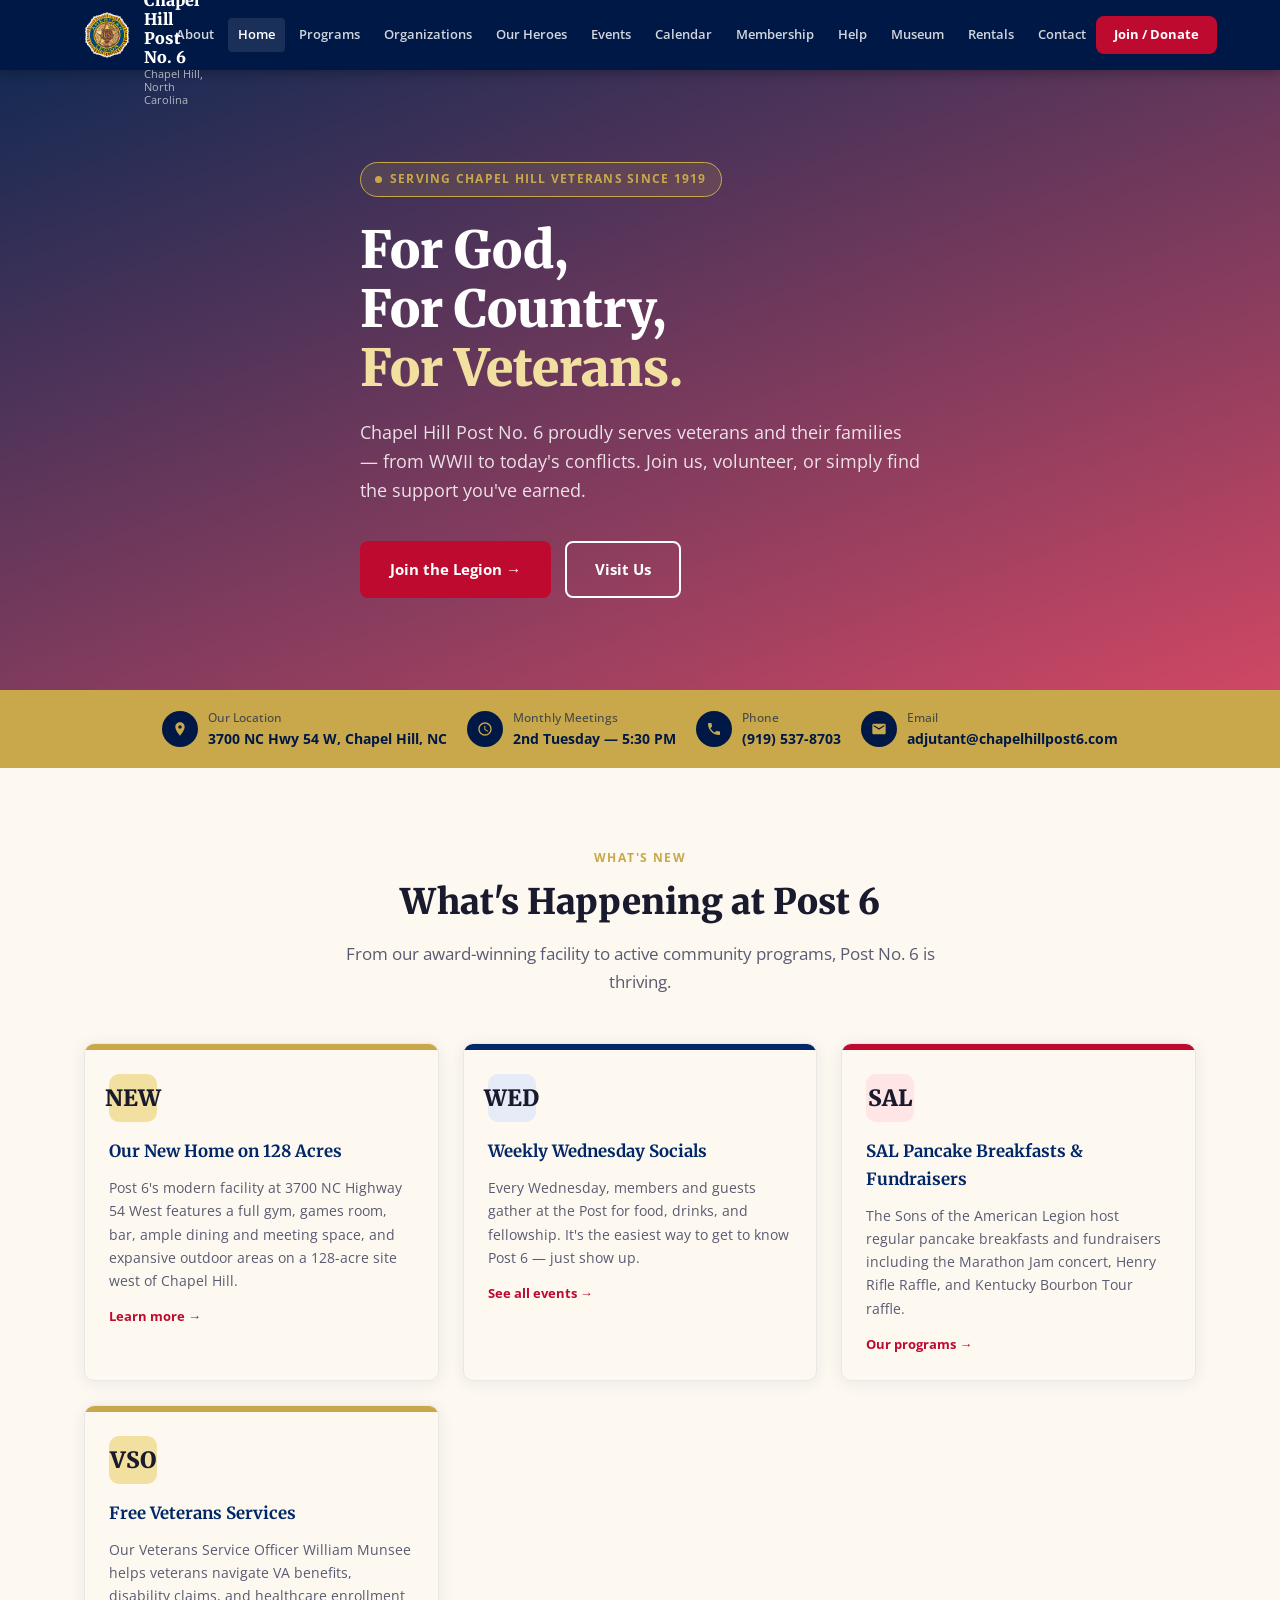
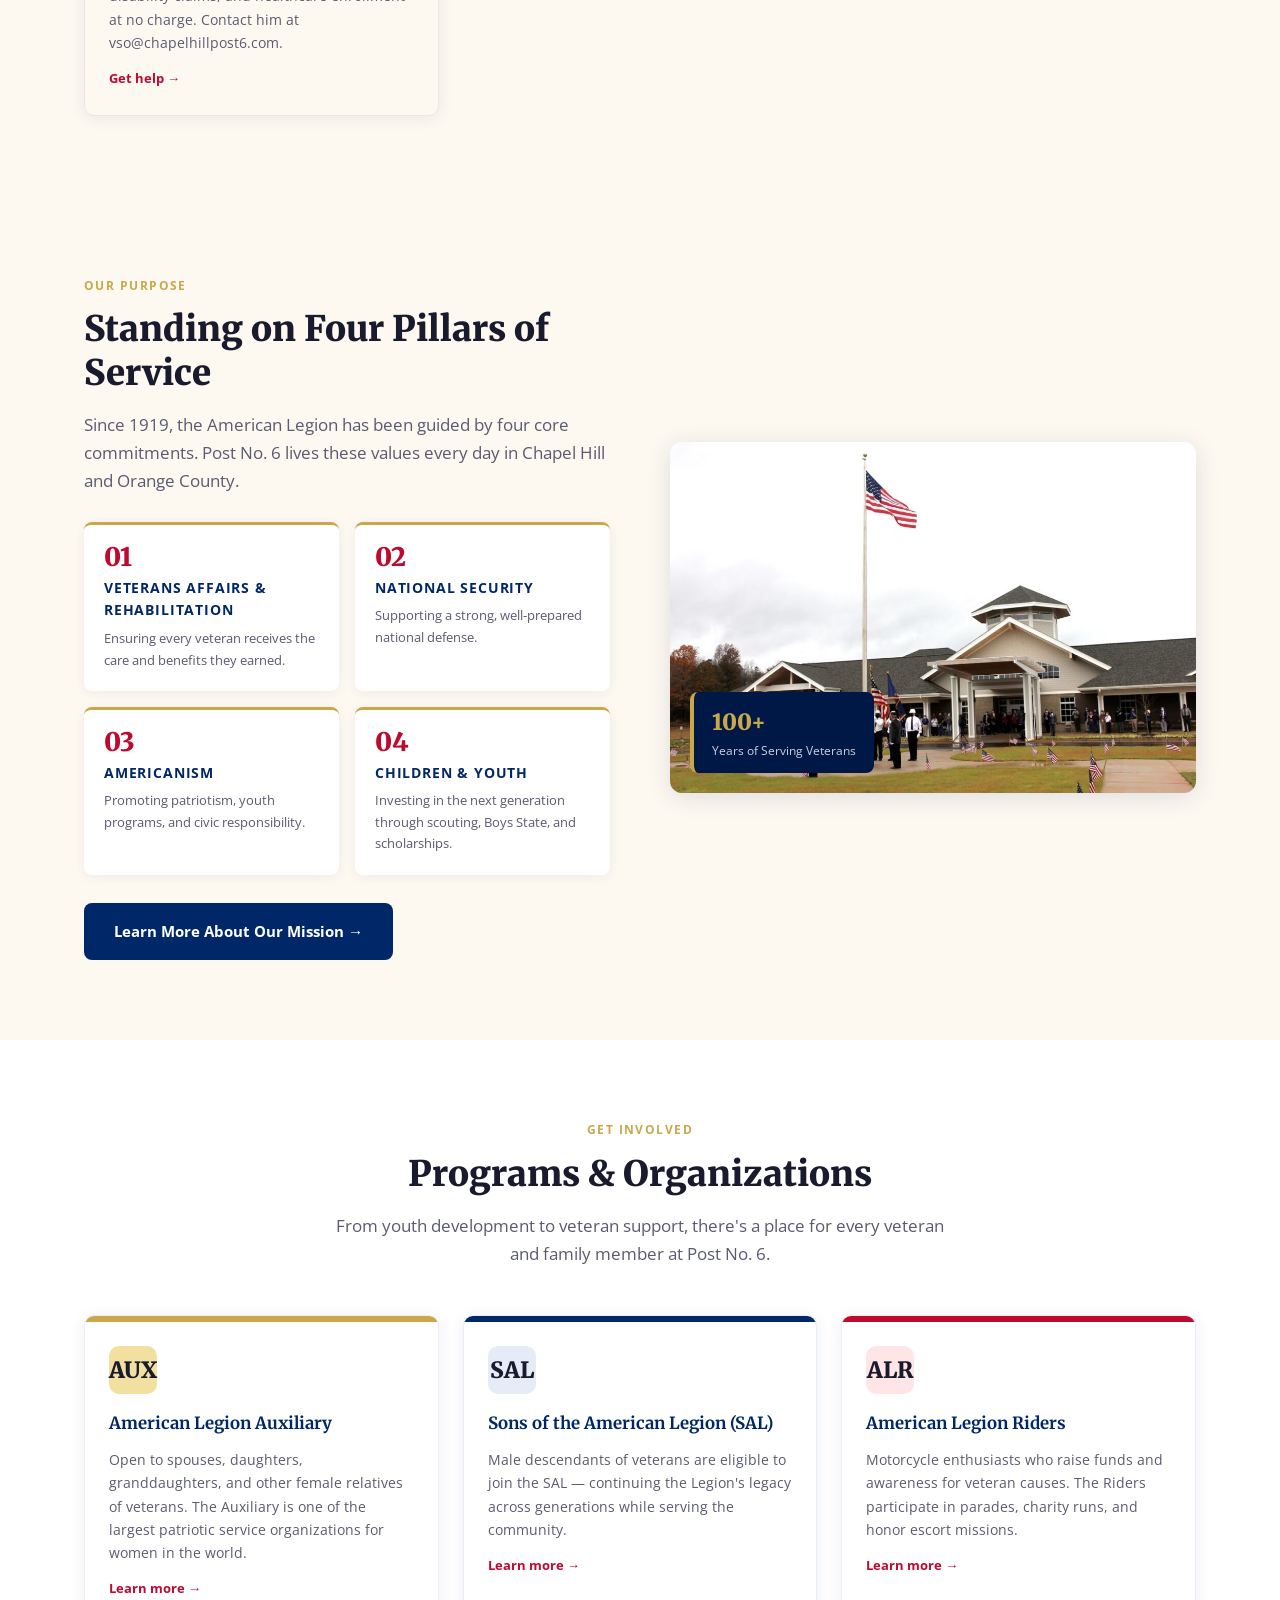
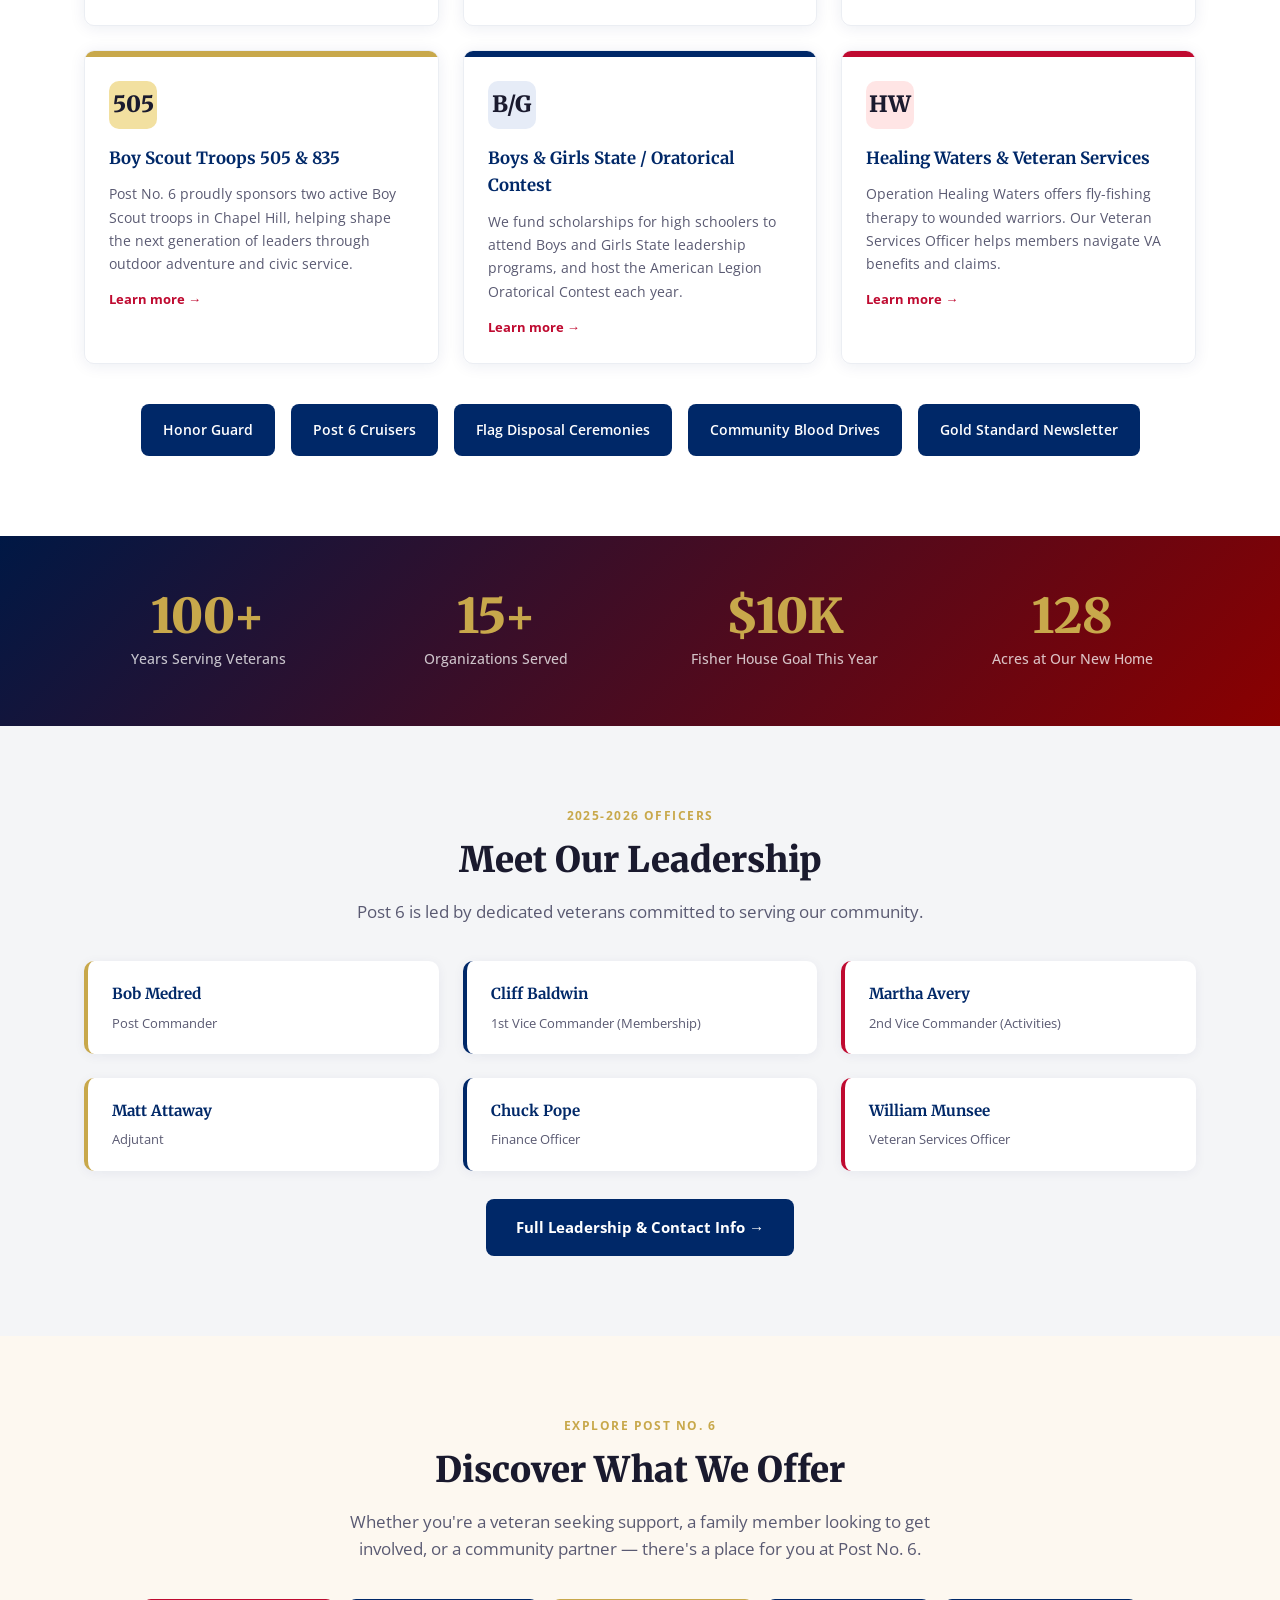
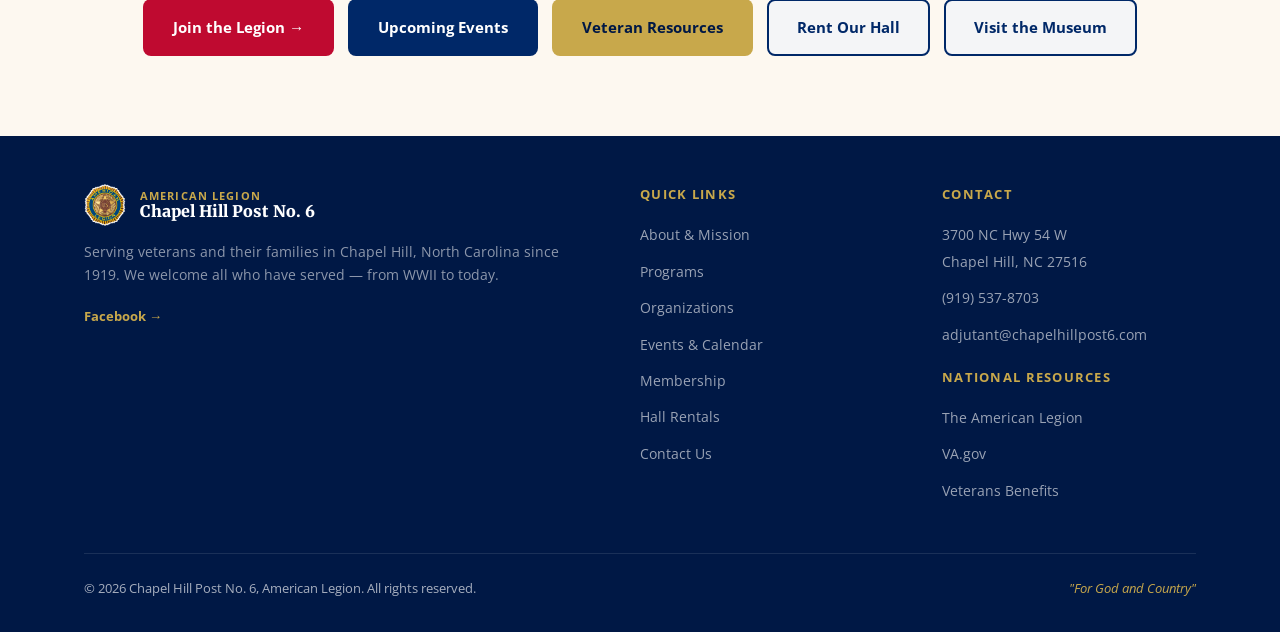
==== commit cdeab739: "Freshen all pages with 2023-2026 content and deeper historical context All 11 pages updated to lead " ====
--- a/index.html
+++ b/index.html
@@ -118,12 +118,65 @@
         </div>
         <div>
           <div class="info-label">Email</div>
-          <strong>adjutant@alpost6.org</strong>
+          <strong>adjutant@chapelhillpost6.com</strong>
         </div>
       </div>
     </div>
   </div>
 </div>
+
+<!-- ══ WHAT'S HAPPENING AT POST 6 ════════════════════════════ -->
+<section class="section" style="background:var(--cream);">
+  <div class="container">
+    <div class="programs-header fade-up">
+      <div class="label">What's New</div>
+      <h2 class="section-title">What's Happening at Post 6</h2>
+      <p class="section-sub">From our award-winning facility to active community programs, Post No. 6 is thriving.</p>
+    </div>
+
+    <div class="programs-grid">
+      <div class="prog-card fade-up">
+        <div class="prog-card-top gold"></div>
+        <div class="prog-card-body">
+          <div class="prog-icon gold-bg" style="font-size:1.4rem;font-family:'Merriweather',serif;font-weight:900;">NEW</div>
+          <h3>Our New Home on 128 Acres</h3>
+          <p>Post 6's modern facility at 3700 NC Highway 54 West features a full gym, games room, bar, ample dining and meeting space, and expansive outdoor areas on a 128-acre site west of Chapel Hill.</p>
+          <a href="about.html" class="prog-link">Learn more &rarr;</a>
+        </div>
+      </div>
+
+      <div class="prog-card fade-up">
+        <div class="prog-card-top navy"></div>
+        <div class="prog-card-body">
+          <div class="prog-icon navy-bg" style="font-size:1.4rem;font-family:'Merriweather',serif;font-weight:900;">WED</div>
+          <h3>Weekly Wednesday Socials</h3>
+          <p>Every Wednesday, members and guests gather at the Post for food, drinks, and fellowship. It's the easiest way to get to know Post 6 — just show up.</p>
+          <a href="events.html" class="prog-link">See all events &rarr;</a>
+        </div>
+      </div>
+
+      <div class="prog-card fade-up">
+        <div class="prog-card-top red"></div>
+        <div class="prog-card-body">
+          <div class="prog-icon red-bg" style="font-size:1.4rem;font-family:'Merriweather',serif;font-weight:900;">SAL</div>
+          <h3>SAL Pancake Breakfasts &amp; Fundraisers</h3>
+          <p>The Sons of the American Legion host regular pancake breakfasts and fundraisers including the Marathon Jam concert, Henry Rifle Raffle, and Kentucky Bourbon Tour raffle.</p>
+          <a href="programs.html" class="prog-link">Our programs &rarr;</a>
+        </div>
+      </div>
+
+      <div class="prog-card fade-up">
+        <div class="prog-card-top gold"></div>
+        <div class="prog-card-body">
+          <div class="prog-icon gold-bg" style="font-size:1.4rem;font-family:'Merriweather',serif;font-weight:900;">VSO</div>
+          <h3>Free Veterans Services</h3>
+          <p>Our Veterans Service Officer William Munsee helps veterans navigate VA benefits, disability claims, and healthcare enrollment at no charge. Contact him at <a href="mailto:vso@chapelhillpost6.com">vso@chapelhillpost6.com</a>.</p>
+          <a href="resources.html" class="prog-link">Get help &rarr;</a>
+        </div>
+      </div>
+    </div>
+  </div>
+</section>
 
 <!-- ══ MISSION / FOUR PILLARS ════════════════════════════════ -->
 <section id="mission" class="section">
@@ -187,7 +240,7 @@
       <div class="prog-card fade-up">
         <div class="prog-card-top gold"></div>
         <div class="prog-card-body">
-          <div class="prog-icon gold-bg">🎖️</div>
+          <div class="prog-icon gold-bg" style="font-size:1.4rem;font-family:'Merriweather',serif;font-weight:900;">AUX</div>
           <h3>American Legion Auxiliary</h3>
           <p>Open to spouses, daughters, granddaughters, and other female relatives of veterans. The Auxiliary is one of the largest patriotic service organizations for women in the world.</p>
           <a href="programs.html" class="prog-link">Learn more &rarr;</a>
@@ -197,7 +250,7 @@
       <div class="prog-card fade-up">
         <div class="prog-card-top navy"></div>
         <div class="prog-card-body">
-          <div class="prog-icon navy-bg">⭐</div>
+          <div class="prog-icon navy-bg" style="font-size:1.4rem;font-family:'Merriweather',serif;font-weight:900;">SAL</div>
           <h3>Sons of the American Legion (SAL)</h3>
           <p>Male descendants of veterans are eligible to join the SAL — continuing the Legion's legacy across generations while serving the community.</p>
           <a href="programs.html" class="prog-link">Learn more &rarr;</a>
@@ -207,7 +260,7 @@
       <div class="prog-card fade-up">
         <div class="prog-card-top red"></div>
         <div class="prog-card-body">
-          <div class="prog-icon red-bg">🏍️</div>
+          <div class="prog-icon red-bg" style="font-size:1.4rem;font-family:'Merriweather',serif;font-weight:900;">ALR</div>
           <h3>American Legion Riders</h3>
           <p>Motorcycle enthusiasts who raise funds and awareness for veteran causes. The Riders participate in parades, charity runs, and honor escort missions.</p>
           <a href="programs.html" class="prog-link">Learn more &rarr;</a>
@@ -217,7 +270,7 @@
       <div class="prog-card fade-up">
         <div class="prog-card-top gold"></div>
         <div class="prog-card-body">
-          <div class="prog-icon gold-bg">🏕️</div>
+          <div class="prog-icon gold-bg" style="font-size:1.4rem;font-family:'Merriweather',serif;font-weight:900;">505</div>
           <h3>Boy Scout Troops 505 &amp; 835</h3>
           <p>Post No. 6 proudly sponsors two active Boy Scout troops in Chapel Hill, helping shape the next generation of leaders through outdoor adventure and civic service.</p>
           <a href="programs.html" class="prog-link">Learn more &rarr;</a>
@@ -227,7 +280,7 @@
       <div class="prog-card fade-up">
         <div class="prog-card-top navy"></div>
         <div class="prog-card-body">
-          <div class="prog-icon navy-bg">🎤</div>
+          <div class="prog-icon navy-bg" style="font-size:1.4rem;font-family:'Merriweather',serif;font-weight:900;">B/G</div>
           <h3>Boys &amp; Girls State / Oratorical Contest</h3>
           <p>We fund scholarships for high schoolers to attend Boys and Girls State leadership programs, and host the American Legion Oratorical Contest each year.</p>
           <a href="programs.html" class="prog-link">Learn more &rarr;</a>
@@ -237,7 +290,7 @@
       <div class="prog-card fade-up">
         <div class="prog-card-top red"></div>
         <div class="prog-card-body">
-          <div class="prog-icon red-bg">🎣</div>
+          <div class="prog-icon red-bg" style="font-size:1.4rem;font-family:'Merriweather',serif;font-weight:900;">HW</div>
           <h3>Healing Waters &amp; Veteran Services</h3>
           <p>Operation Healing Waters offers fly-fishing therapy to wounded warriors. Our Veteran Services Officer helps members navigate VA benefits and claims.</p>
           <a href="programs.html" class="prog-link">Learn more &rarr;</a>
@@ -247,11 +300,11 @@
 
     <!-- Honor programs -->
     <div class="honor-badges">
-      <div class="honor-badge">🎖️ Honor Guard</div>
-      <div class="honor-badge">🚗 Post 6 Cruisers</div>
-      <div class="honor-badge">🇺🇸 Flag Disposal Ceremonies</div>
-      <div class="honor-badge">🩸 Community Blood Drives</div>
-      <div class="honor-badge">📰 Gold Standard Newsletter</div>
+      <div class="honor-badge">Honor Guard</div>
+      <div class="honor-badge">Post 6 Cruisers</div>
+      <div class="honor-badge">Flag Disposal Ceremonies</div>
+      <div class="honor-badge">Community Blood Drives</div>
+      <div class="honor-badge">Gold Standard Newsletter</div>
     </div>
   </div>
 </section>
@@ -265,17 +318,57 @@
         <div class="stat-label">Years Serving Veterans</div>
       </div>
       <div class="fade-up">
-        <div class="stat-num">2</div>
-        <div class="stat-label">Boy Scout Troops Sponsored</div>
+        <div class="stat-num">15+</div>
+        <div class="stat-label">Organizations Served</div>
       </div>
       <div class="fade-up">
         <div class="stat-num">$10K</div>
         <div class="stat-label">Fisher House Goal This Year</div>
       </div>
       <div class="fade-up">
-        <div class="stat-num">ALL</div>
-        <div class="stat-label">Branches &amp; Eras Welcome</div>
-      </div>
+        <div class="stat-num">128</div>
+        <div class="stat-label">Acres at Our New Home</div>
+      </div>
+    </div>
+  </div>
+</section>
+
+<!-- ══ MEET OUR LEADERSHIP ═══════════════════════════════════ -->
+<section class="section" style="background:var(--gray);">
+  <div class="container">
+    <div class="fade-up" style="text-align:center;margin-bottom:36px;">
+      <div class="label">2025-2026 Officers</div>
+      <h2 class="section-title">Meet Our Leadership</h2>
+      <p class="section-sub" style="margin:0 auto;">Post 6 is led by dedicated veterans committed to serving our community.</p>
+    </div>
+    <div class="content-grid fade-up">
+      <div class="purpose-card">
+        <h4>Bob Medred</h4>
+        <p>Post Commander</p>
+      </div>
+      <div class="purpose-card navy-border">
+        <h4>Cliff Baldwin</h4>
+        <p>1st Vice Commander (Membership)</p>
+      </div>
+      <div class="purpose-card red-border">
+        <h4>Martha Avery</h4>
+        <p>2nd Vice Commander (Activities)</p>
+      </div>
+      <div class="purpose-card">
+        <h4>Matt Attaway</h4>
+        <p>Adjutant</p>
+      </div>
+      <div class="purpose-card navy-border">
+        <h4>Chuck Pope</h4>
+        <p>Finance Officer</p>
+      </div>
+      <div class="purpose-card red-border">
+        <h4>William Munsee</h4>
+        <p>Veteran Services Officer</p>
+      </div>
+    </div>
+    <div style="text-align:center;margin-top:28px;">
+      <a href="about.html" class="btn btn-navy">Full Leadership &amp; Contact Info &rarr;</a>
     </div>
   </div>
 </section>
@@ -334,7 +427,7 @@
         <ul>
           <li><a href="https://maps.google.com/?q=3700+NC+Hwy+54+W+Chapel+Hill+NC" target="_blank">3700 NC Hwy 54 W<br/>Chapel Hill, NC 27516</a></li>
           <li><a href="tel:+19195378703">(919) 537-8703</a></li>
-          <li><a href="mailto:adjutant@alpost6.org">adjutant@alpost6.org</a></li>
+          <li><a href="mailto:adjutant@chapelhillpost6.com">adjutant@chapelhillpost6.com</a></li>
         </ul>
         <div style="margin-top:20px;">
           <h4>National Resources</h4>
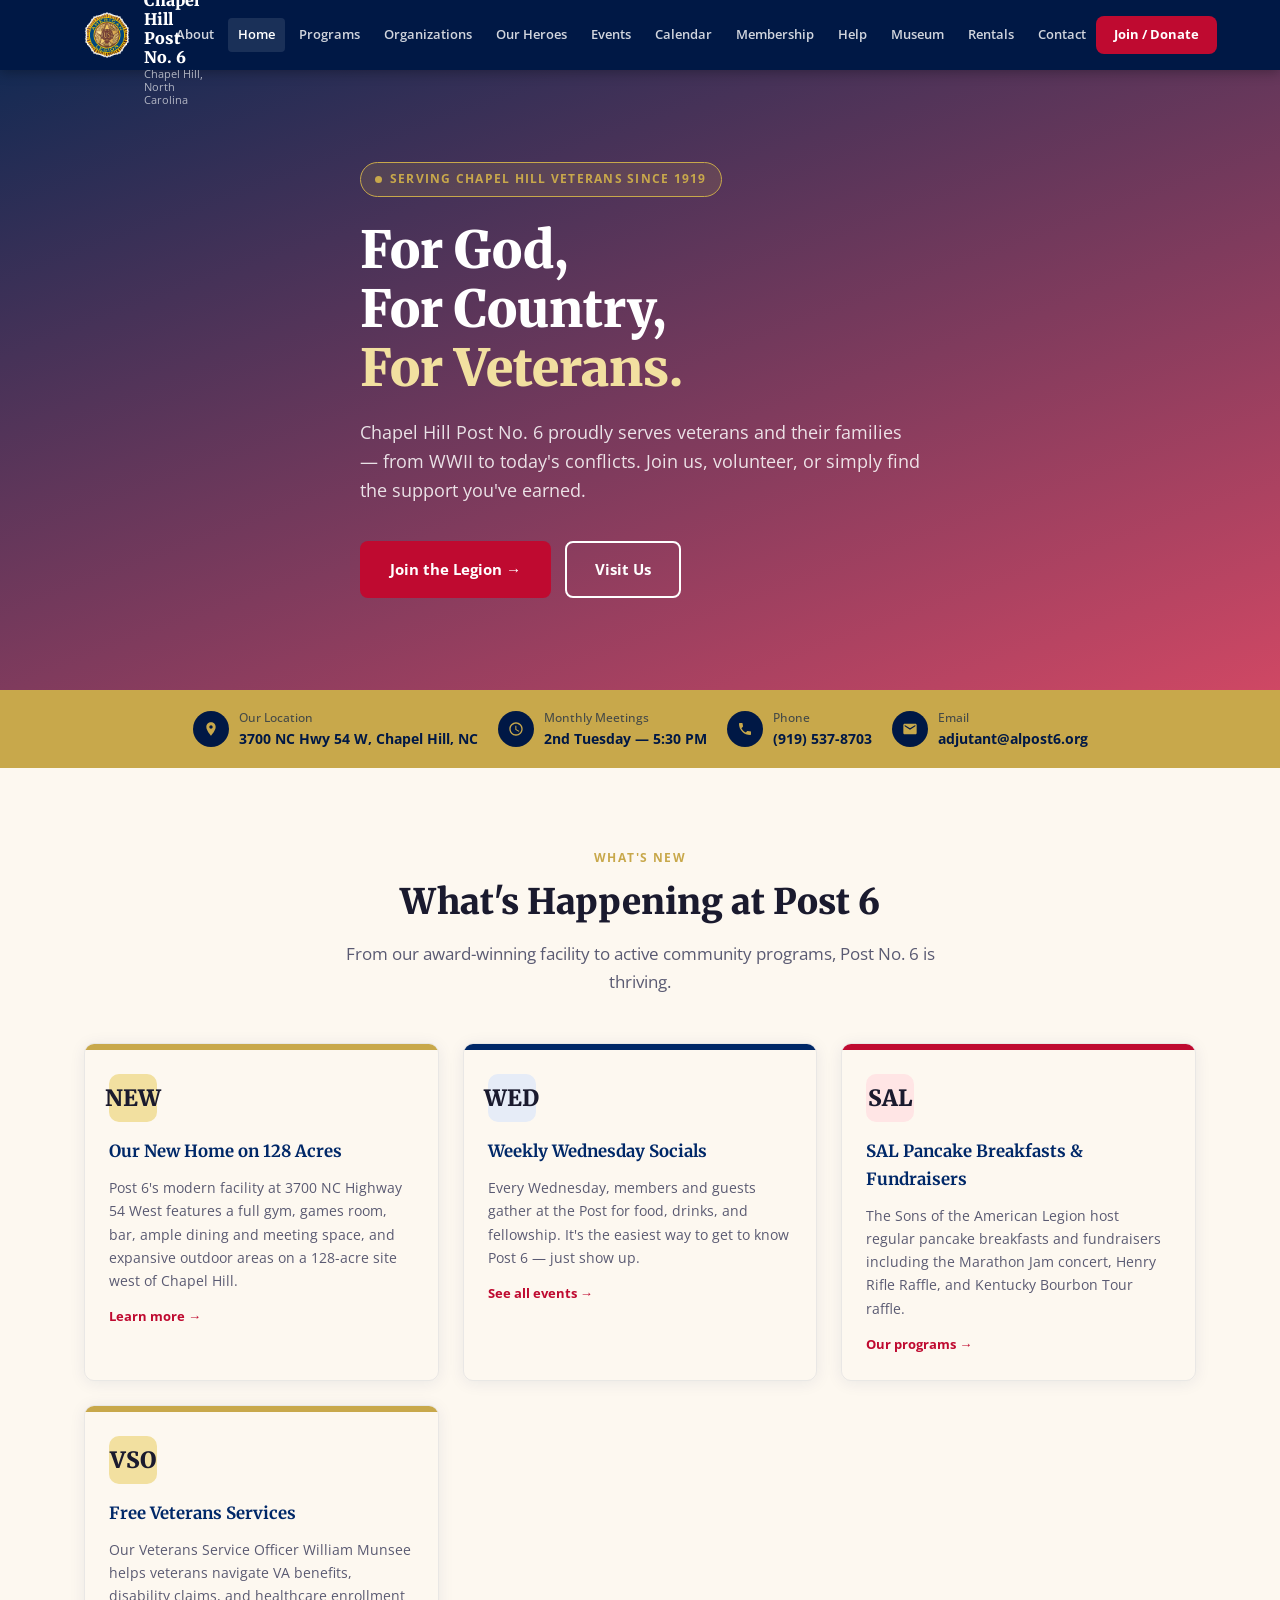
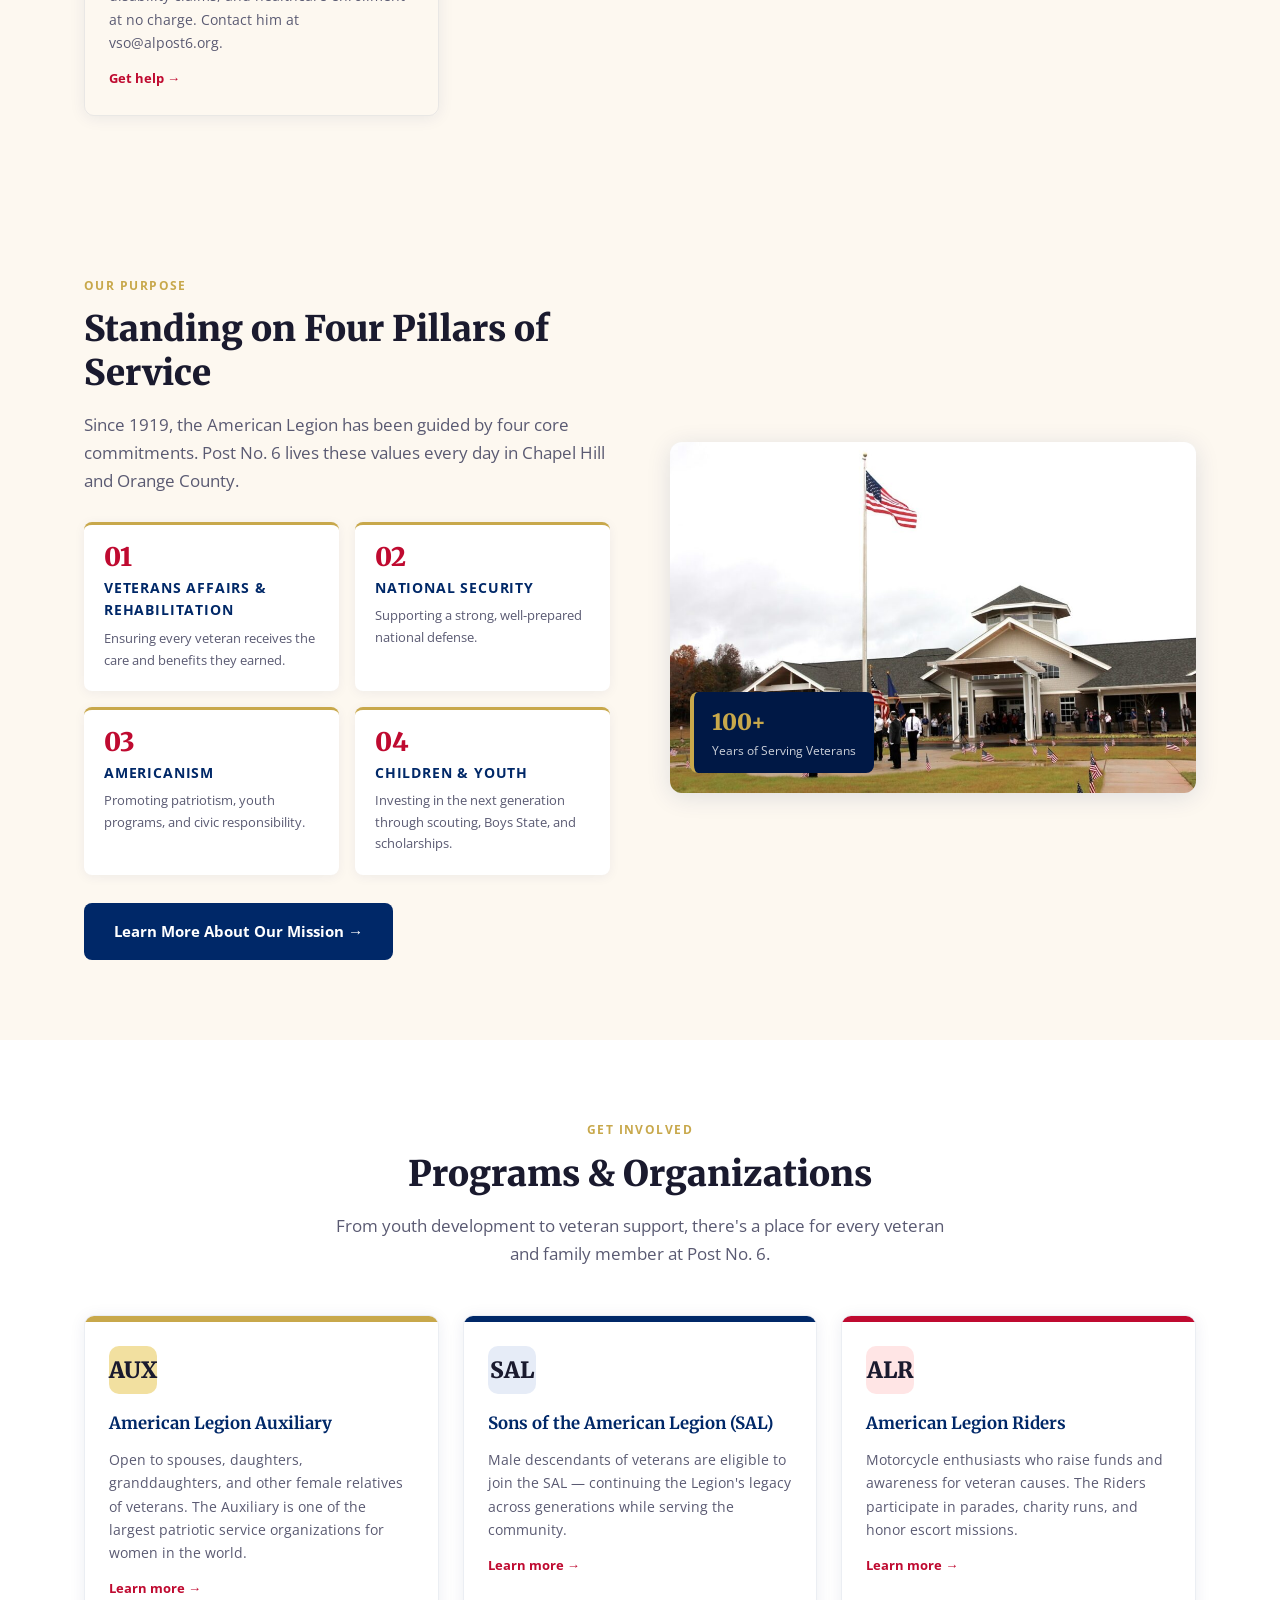
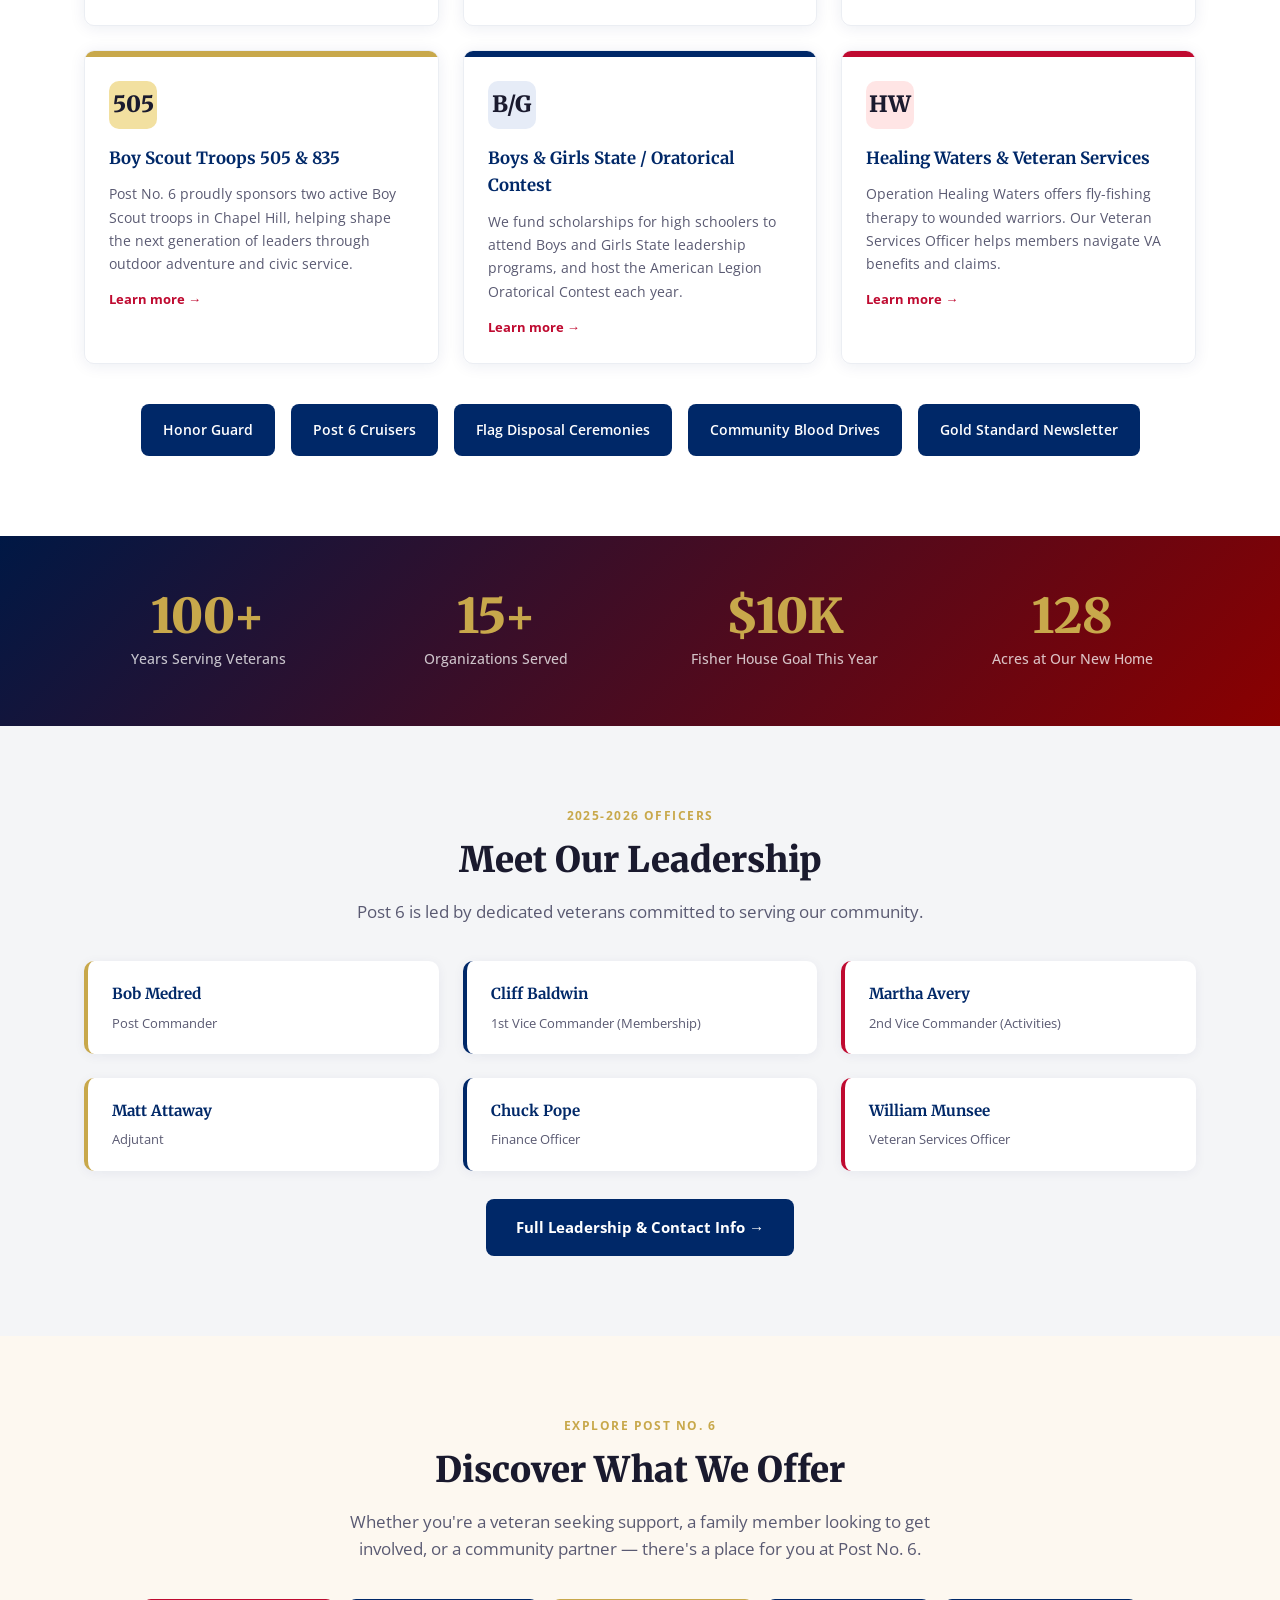
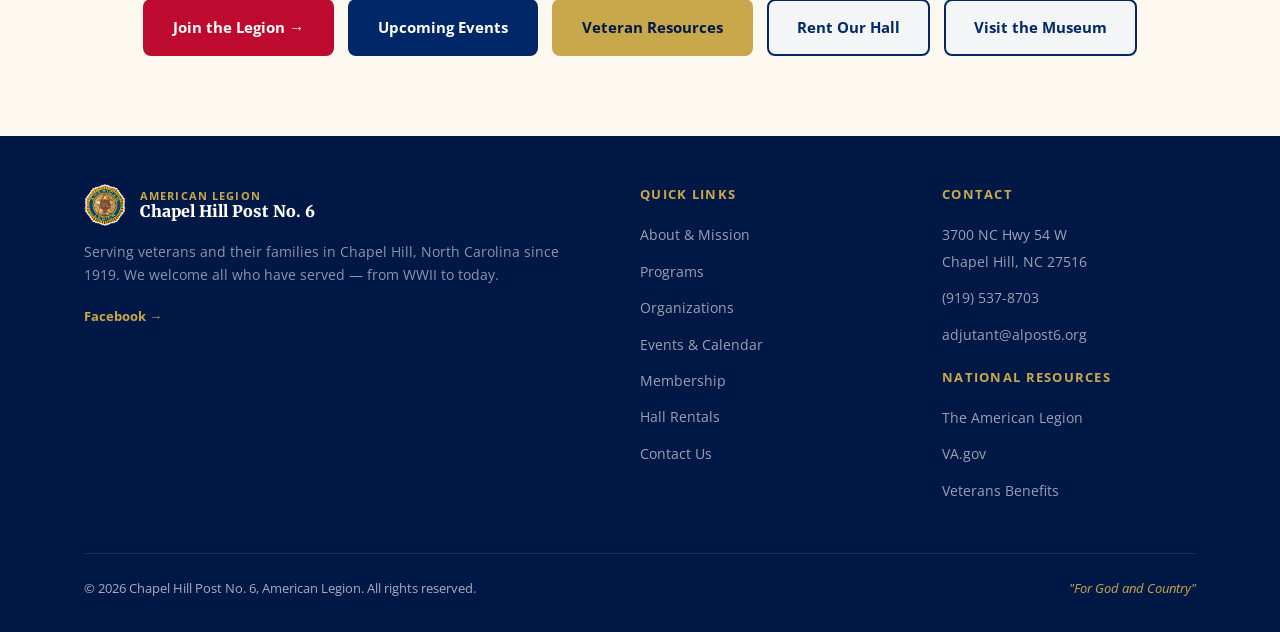
==== commit 970ed2f6: "Change all leadership emails from @chapelhillpost6.com to @alpost6.org Updated 49 email references a" ====
--- a/index.html
+++ b/index.html
@@ -118,7 +118,7 @@
         </div>
         <div>
           <div class="info-label">Email</div>
-          <strong>adjutant@chapelhillpost6.com</strong>
+          <strong>adjutant@alpost6.org</strong>
         </div>
       </div>
     </div>
@@ -170,7 +170,7 @@
         <div class="prog-card-body">
           <div class="prog-icon gold-bg" style="font-size:1.4rem;font-family:'Merriweather',serif;font-weight:900;">VSO</div>
           <h3>Free Veterans Services</h3>
-          <p>Our Veterans Service Officer William Munsee helps veterans navigate VA benefits, disability claims, and healthcare enrollment at no charge. Contact him at <a href="mailto:vso@chapelhillpost6.com">vso@chapelhillpost6.com</a>.</p>
+          <p>Our Veterans Service Officer William Munsee helps veterans navigate VA benefits, disability claims, and healthcare enrollment at no charge. Contact him at <a href="mailto:vso@alpost6.org">vso@alpost6.org</a>.</p>
           <a href="resources.html" class="prog-link">Get help &rarr;</a>
         </div>
       </div>
@@ -427,7 +427,7 @@
         <ul>
           <li><a href="https://maps.google.com/?q=3700+NC+Hwy+54+W+Chapel+Hill+NC" target="_blank">3700 NC Hwy 54 W<br/>Chapel Hill, NC 27516</a></li>
           <li><a href="tel:+19195378703">(919) 537-8703</a></li>
-          <li><a href="mailto:adjutant@chapelhillpost6.com">adjutant@chapelhillpost6.com</a></li>
+          <li><a href="mailto:adjutant@alpost6.org">adjutant@alpost6.org</a></li>
         </ul>
         <div style="margin-top:20px;">
           <h4>National Resources</h4>
